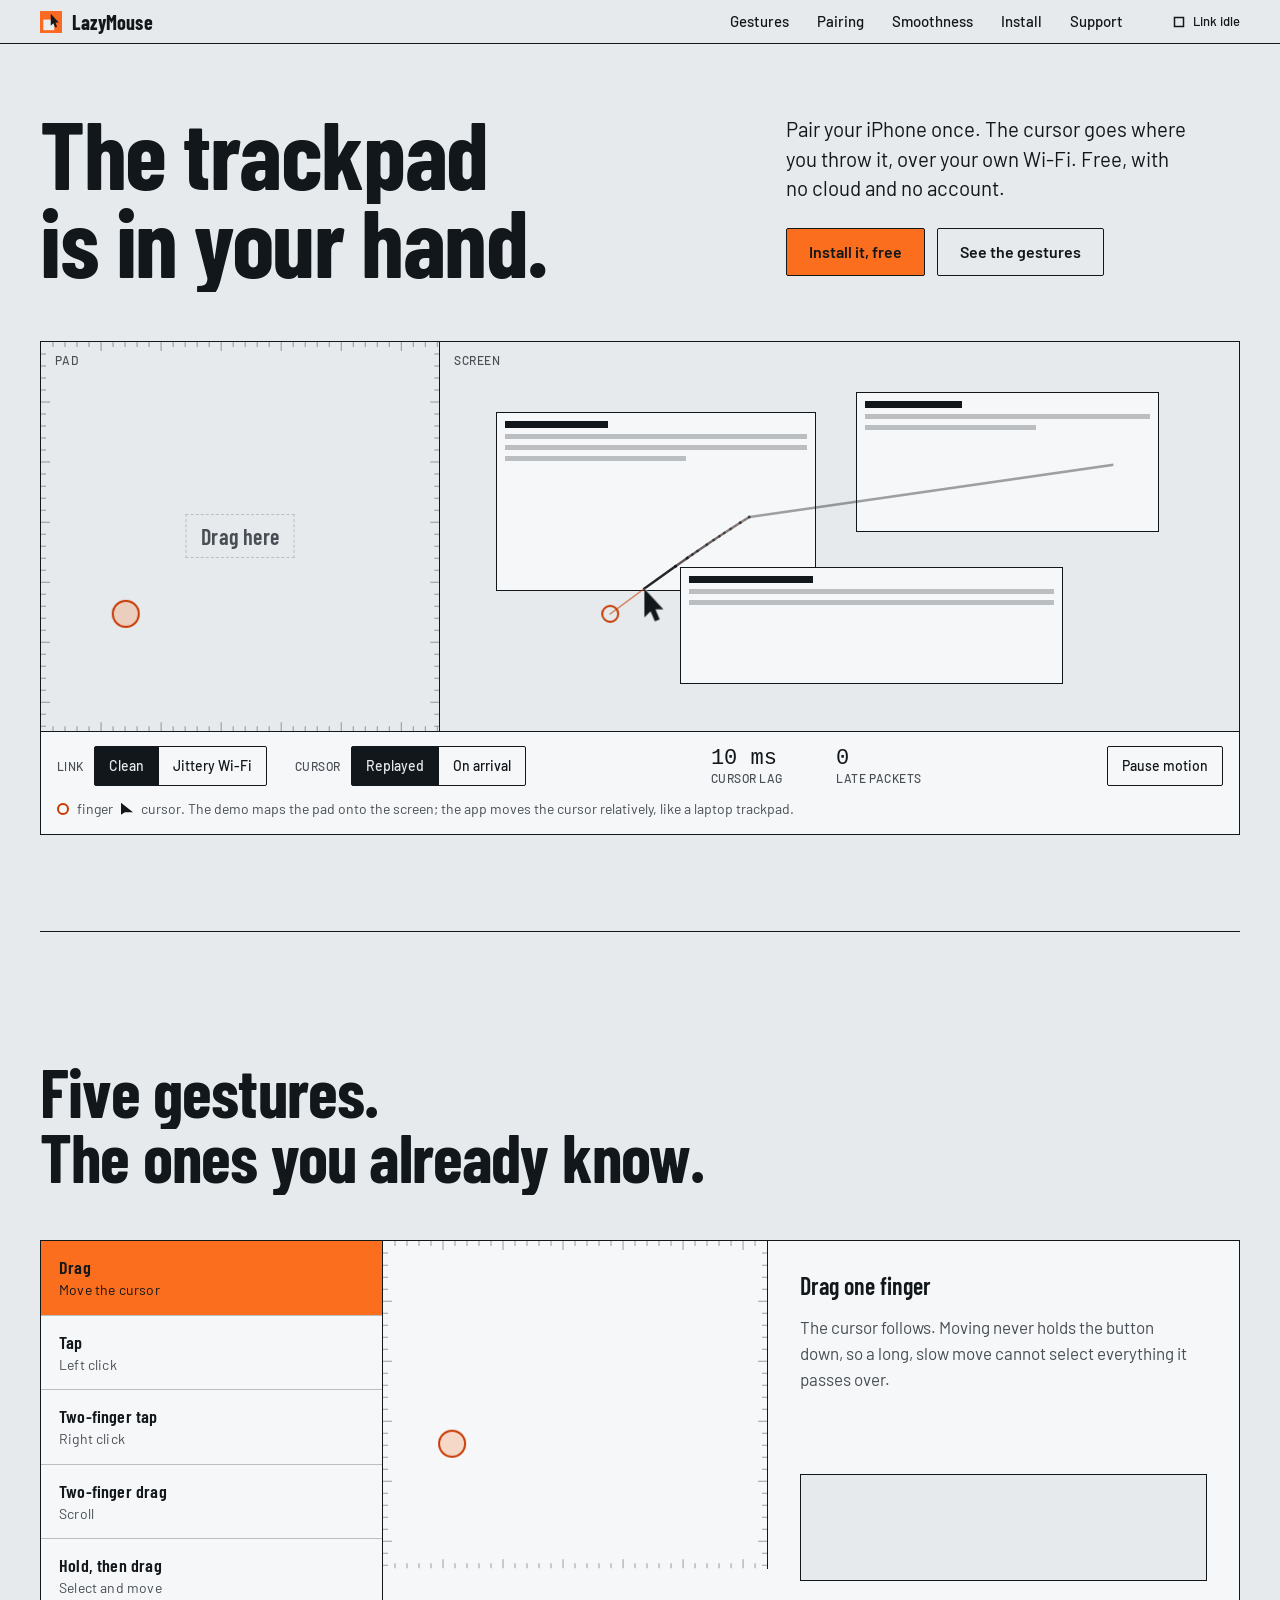
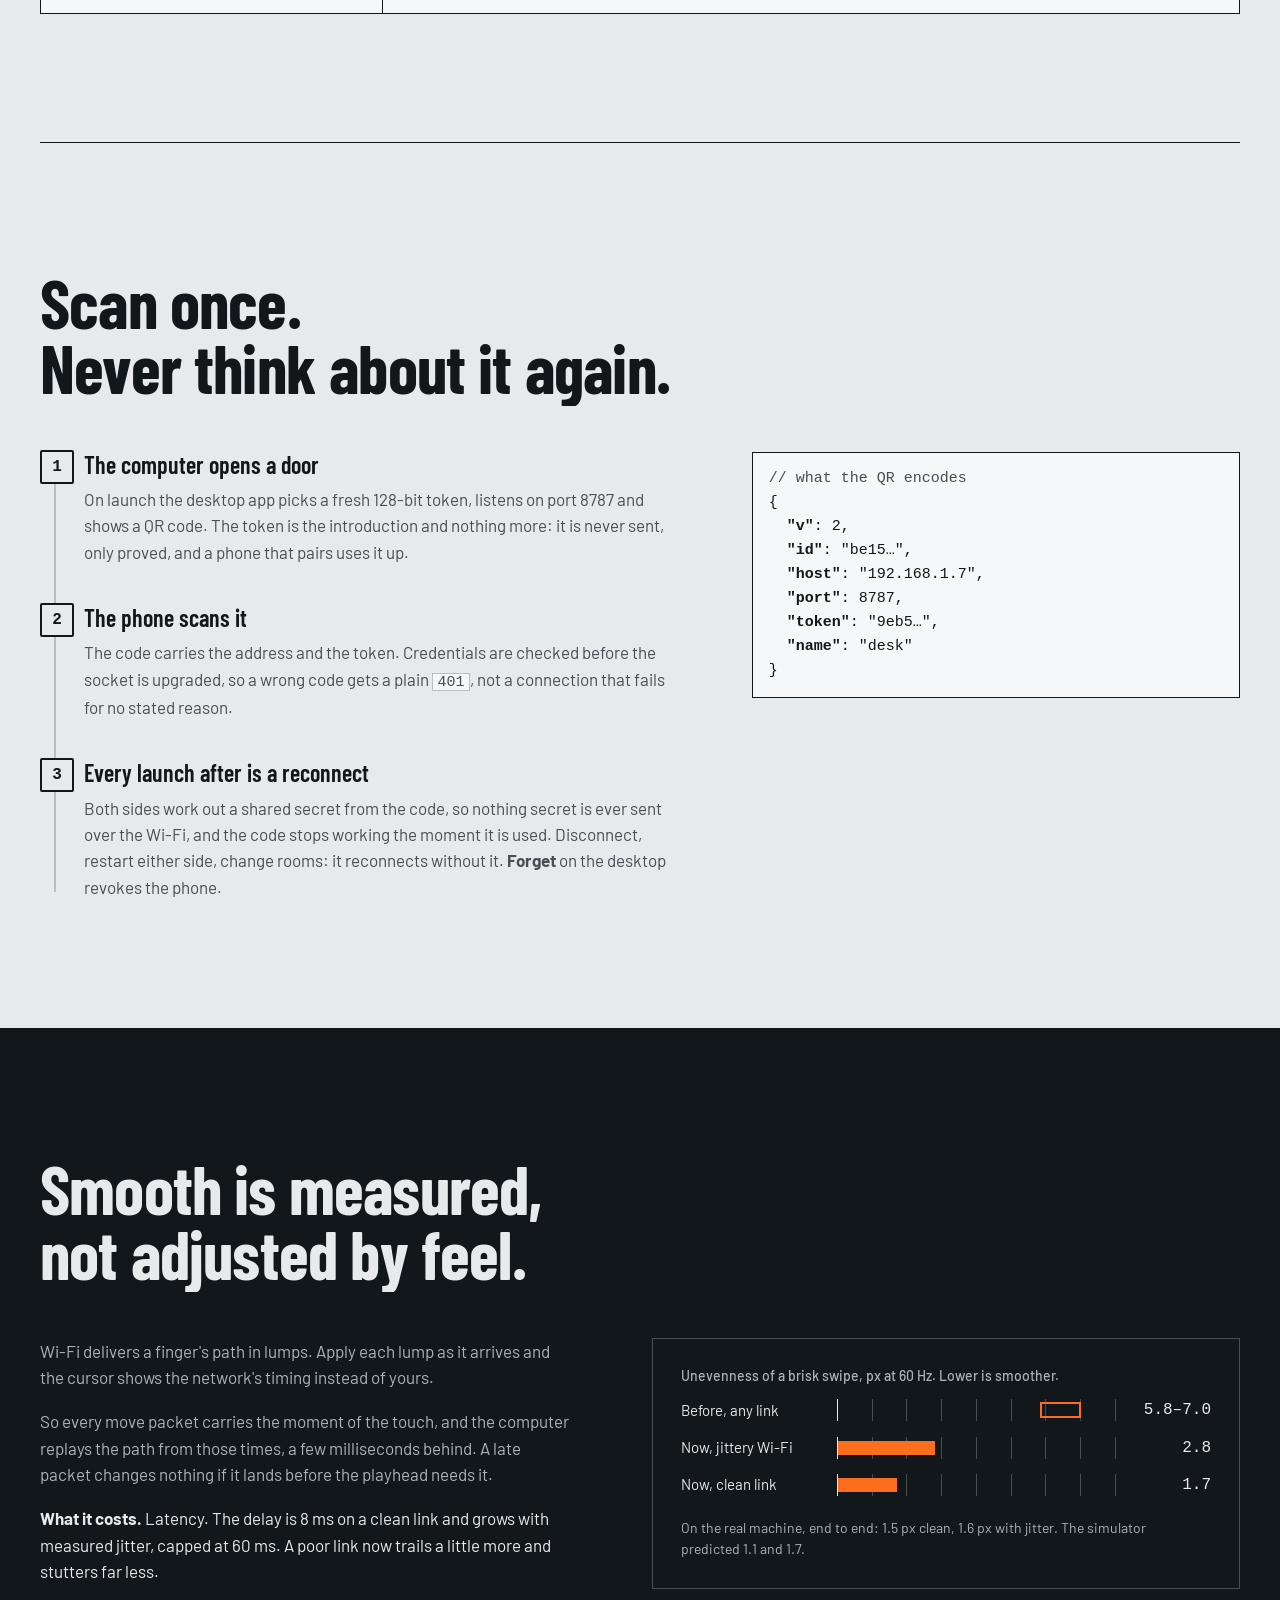
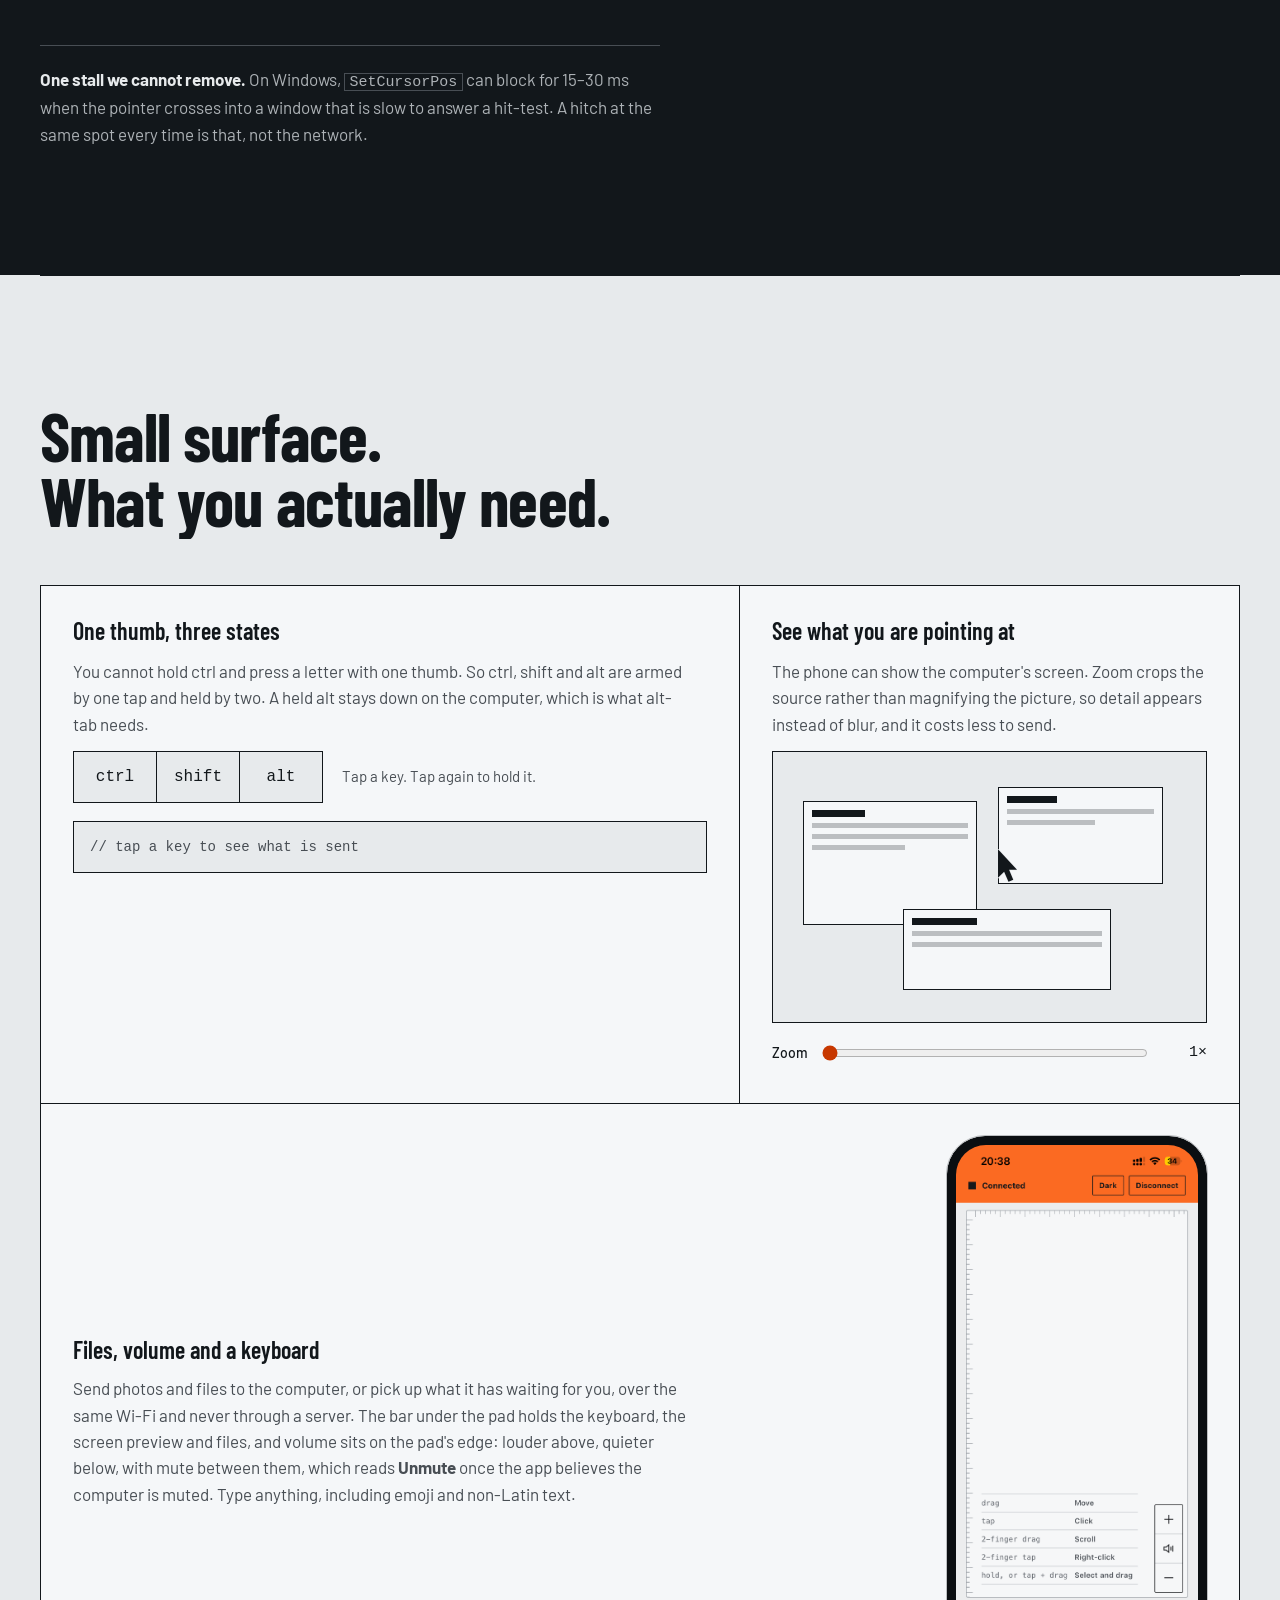
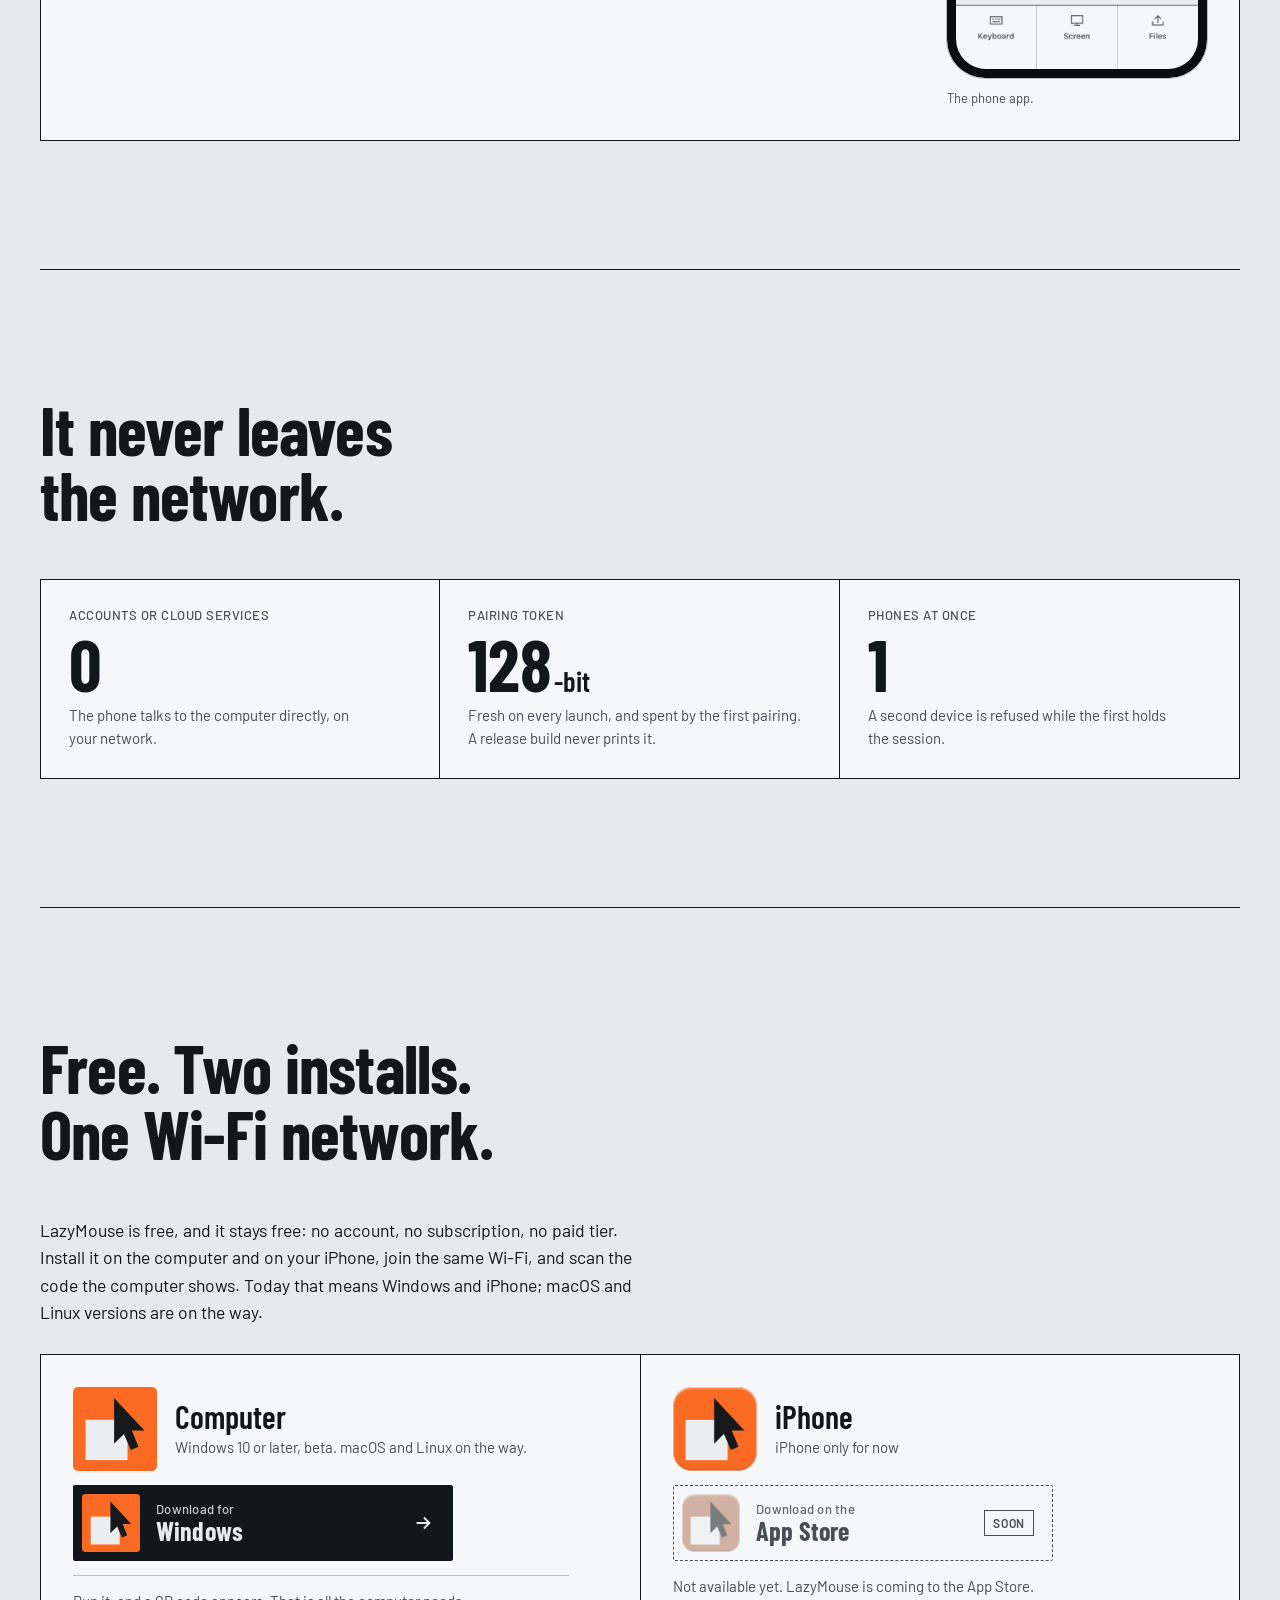
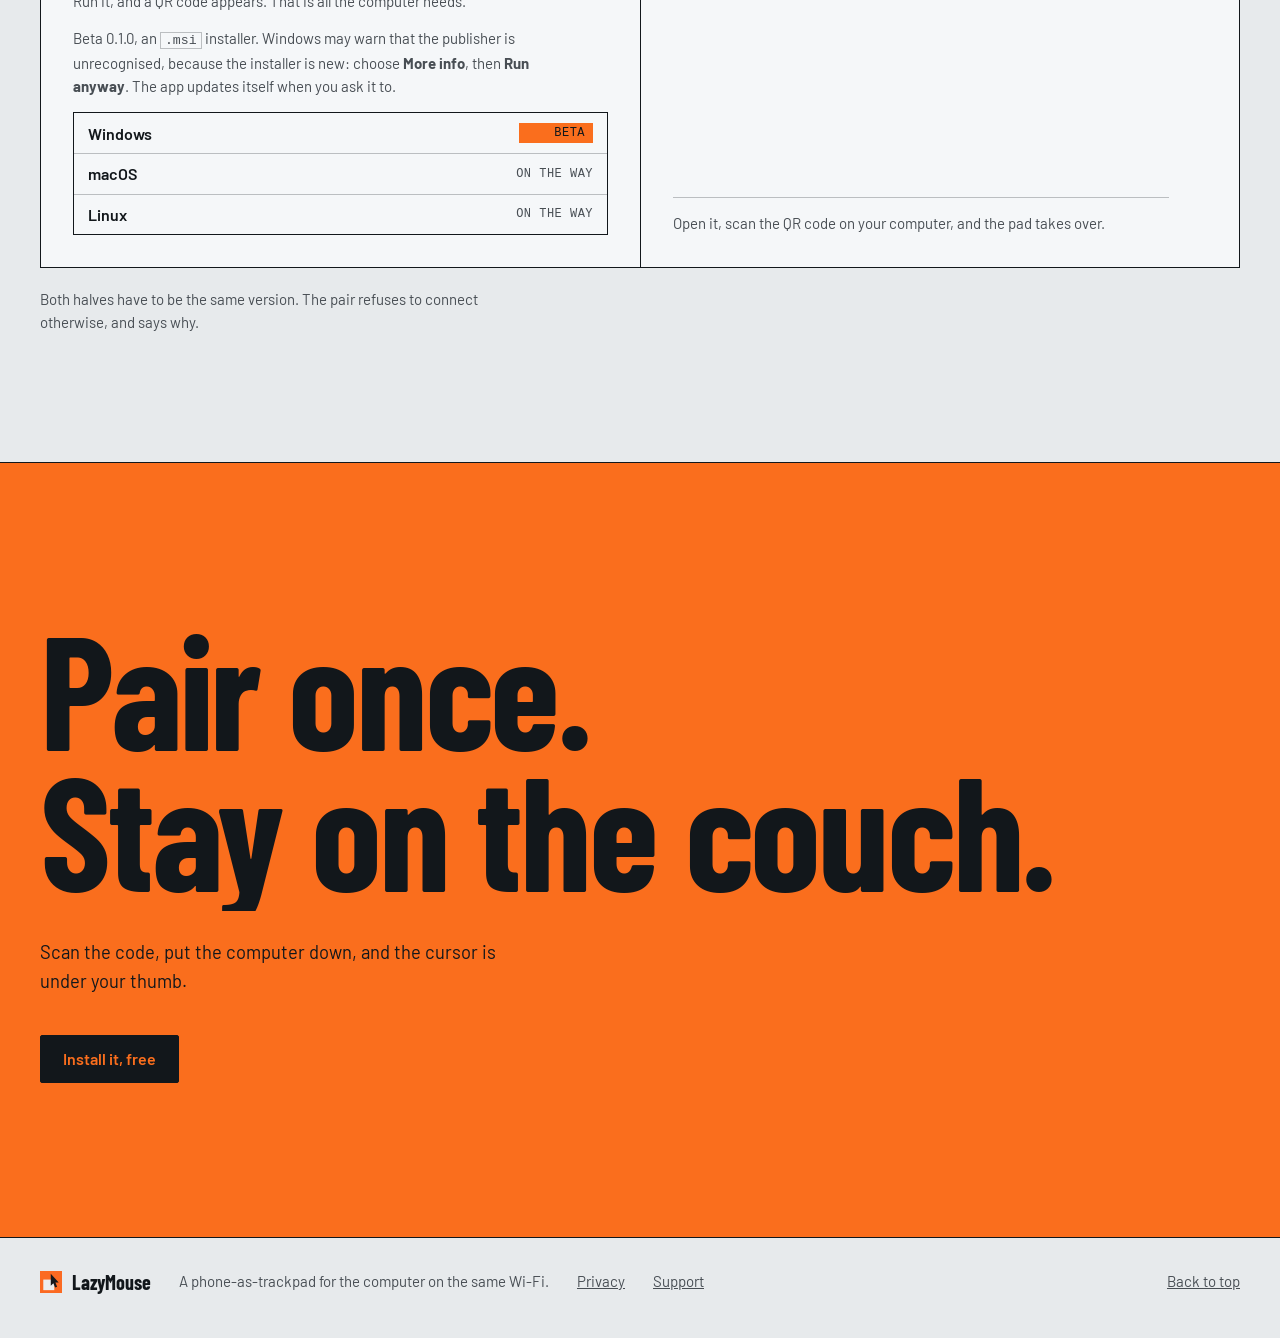
==== index.html @ 5359638d "lazymouse" ====
<!doctype html>
<html lang="en">
<head>
  <meta charset="utf-8">
  <meta name="viewport" content="width=device-width, initial-scale=1">
  <title>LazyMouse — your phone is the trackpad</title>
  <meta name="description" content="Turn your phone into a trackpad for the computer on the same Wi-Fi. Pair once. No cloud, no account.">
  <meta name="theme-color" content="#ecedee" media="(prefers-color-scheme: light)">
  <meta name="theme-color" content="#16181b" media="(prefers-color-scheme: dark)">
  <script>try{var t=new URLSearchParams(location.search).get("theme");if(t==="light")document.documentElement.dataset.theme="light"}catch(e){}</script>
  <link rel="icon" href="assets/logo.svg" type="image/svg+xml">
  <link rel="preconnect" href="https://fonts.googleapis.com">
  <link rel="preconnect" href="https://fonts.gstatic.com" crossorigin>
  <link rel="stylesheet" href="https://fonts.googleapis.com/css2?family=Barlow:wght@400;500;600&family=Barlow+Condensed:wght@600;700&display=swap">
  <link rel="stylesheet" href="styles.css">
</head>
<body id="top">
  <a class="skip" href="#main">Skip to content</a>

  <header class="strip" id="strip" data-state="idle">
    <a class="brand" href="#top"><img src="assets/logo.svg" alt="" width="22" height="22"><span>LazyMouse</span></a>
    <nav aria-label="Sections">
      <a href="#gestures">Gestures</a>
      <a href="#pairing">Pairing</a>
      <a href="#smooth">Smoothness</a>
      <a href="#install" class="nav-install">Install</a>
      <a href="support.html" class="nav-support">Support</a>
    </nav>
    <span class="state" role="status" aria-live="off">
      <svg class="marker" viewBox="0 0 12 12" width="12" height="12" aria-hidden="true">
        <rect class="m-ring" x="1.5" y="1.5" width="9" height="9" fill="none" stroke="currentColor" stroke-width="1.5"/>
        <rect class="m-fill" x="1.5" y="1.5" width="9" height="9" fill="currentColor"/>
      </svg>
      <span id="stateText">Link idle</span>
    </span>
  </header>

  <main id="main">
    <!-- HERO -->
    <section class="hero wrap" aria-labelledby="h-hero">
      <div class="hero-head">
        <h1 id="h-hero">
          <span class="line"><span class="line-in">The trackpad</span></span>
          <span class="line"><span class="line-in">is in your hand.</span></span>
        </h1>
        <div class="hero-side">
          <p class="lede">Pair your iPhone once. The cursor goes where you throw it, over your own Wi-Fi. Free, with no cloud and no account.</p>
          <p class="actions">
            <a class="btn primary" href="#install">Install it, free</a>
            <a class="btn" href="#gestures">See the gestures</a>
          </p>
        </div>
      </div>

      <figure class="rig" id="rig">
        <div class="rig-grid">
          <div class="pad" id="pad" tabindex="0" role="application" aria-label="Demo trackpad. Drag, or use the arrow keys, to move the cursor on the screen beside it.">
            <svg class="rulers" id="rulers" aria-hidden="true"></svg>
            <span class="plate-label">Pad</span>
            <span class="hint" id="hint">Drag here</span>
            <span class="finger" id="finger" aria-hidden="true"></span>
          </div>
          <div class="screen" id="screen" aria-hidden="true">
            <span class="plate-label">Screen</span>
            <div class="win w1"><i></i><b></b><b></b><b class="s"></b></div>
            <div class="win w2"><i></i><b></b><b class="s"></b></div>
            <div class="win w3"><i></i><b></b><b></b></div>
            <canvas id="trail"></canvas>
            <span class="ghost" id="ghost"></span>
            <svg class="cursor" id="cursor" viewBox="0 0 38.4 66" width="19" height="33"><polygon points="0,0 0,58 12.4,45.6 21.2,66 30.8,61.8 22.4,41.4 38.4,41.4"/></svg>
          </div>
        </div>
        <figcaption class="rig-bar">
          <div class="ctl" role="radiogroup" aria-label="Link quality">
            <span class="ctl-name">Link</span>
            <button role="radio" aria-checked="true" data-link="clean">Clean</button>
            <button role="radio" aria-checked="false" data-link="wifi">Jittery Wi-Fi</button>
          </div>
          <div class="ctl" role="radiogroup" aria-label="How the cursor is placed">
            <span class="ctl-name">Cursor</span>
            <button role="radio" aria-checked="true" data-mode="replay">Replayed</button>
            <button role="radio" aria-checked="false" data-mode="arrival">On arrival</button>
          </div>
          <dl class="meter">
            <div><dt>Cursor lag</dt><dd><span id="rBehind">8</span> ms</dd></div>
            <div><dt>Late packets</dt><dd><span id="rLate">0</span></dd></div>
          </dl>
          <button class="pause" id="pause" type="button" aria-pressed="false">Pause motion</button>
          <p class="rig-note"><span class="key-finger"></span> finger <span class="key-cursor"></span> cursor. The demo maps the pad onto the screen; the app moves the cursor relatively, like a laptop trackpad.</p>
        </figcaption>
      </figure>
    </section>

    <!-- GESTURES -->
    <section class="sec wrap" id="gestures" aria-labelledby="h-gest">
      <h2 id="h-gest" data-reveal>
        <span class="line"><span class="line-in">Five gestures.</span></span>
        <span class="line"><span class="line-in">The ones you already know.</span></span>
      </h2>
      <div class="gest" data-reveal>
        <div class="tabs" role="tablist" aria-label="Gestures">
          <button role="tab" id="t-move" aria-controls="p-gest" aria-selected="true" data-g="move">Drag<span>Move the cursor</span></button>
          <button role="tab" id="t-tap" aria-controls="p-gest" aria-selected="false" data-g="tap" tabindex="-1">Tap<span>Left click</span></button>
          <button role="tab" id="t-right" aria-controls="p-gest" aria-selected="false" data-g="right" tabindex="-1">Two-finger tap<span>Right click</span></button>
          <button role="tab" id="t-scroll" aria-controls="p-gest" aria-selected="false" data-g="scroll" tabindex="-1">Two-finger drag<span>Scroll</span></button>
          <button role="tab" id="t-hold" aria-controls="p-gest" aria-selected="false" data-g="hold" tabindex="-1">Hold, then drag<span>Select and move</span></button>
        </div>
        <div class="gest-body" id="p-gest" role="tabpanel" aria-labelledby="t-move">
          <div class="pad mini" id="gpad" aria-hidden="true">
            <svg class="rulers" id="grulers"></svg>
            <span class="ring" id="gring"></span>
            <span class="finger f1" id="gf1"></span>
            <span class="finger f2" id="gf2"></span>
          </div>
          <div class="gest-text">
            <h3 id="gTitle">Drag one finger</h3>
            <p id="gBody">The cursor follows. Moving never holds the button down, so a long, slow move cannot select everything it passes over.</p>
            <pre class="code log" id="glog" aria-label="Messages sent to the computer" aria-live="off"></pre>
          </div>
        </div>
      </div>
    </section>

    <!-- PAIRING -->
    <section class="sec wrap" id="pairing" aria-labelledby="h-pair">
      <h2 id="h-pair" data-reveal>
        <span class="line"><span class="line-in">Scan once.</span></span>
        <span class="line"><span class="line-in">Never think about it again.</span></span>
      </h2>
      <div class="pair">
        <ol class="steps" id="steps">
          <li data-reveal>
            <h3>The computer opens a door</h3>
            <p>On launch the desktop app picks a fresh 128-bit token, listens on port 8787 and shows a QR code. The token is the introduction and nothing more: it is never sent, only proved, and a phone that pairs uses it up.</p>
          </li>
          <li data-reveal>
            <h3>The phone scans it</h3>
            <p>The code carries the address and the token. Credentials are checked before the socket is upgraded, so a wrong code gets a plain <code>401</code>, not a connection that fails for no stated reason.</p>
          </li>
          <li data-reveal>
            <h3>Every launch after is a reconnect</h3>
            <p>Both sides work out a shared secret from the code, so nothing secret is ever sent over the Wi-Fi, and the code stops working the moment it is used. Disconnect, restart either side, change rooms: it reconnects without it. <b>Forget</b> on the desktop revokes the phone.</p>
          </li>
        </ol>
        <pre class="code qr" data-reveal aria-label="What the QR code encodes"><span class="c">// what the QR encodes</span>
{
  <span class="k">"v"</span>: 2,
  <span class="k">"id"</span>: "be15…",
  <span class="k">"host"</span>: "192.168.1.7",
  <span class="k">"port"</span>: 8787,
  <span class="k">"token"</span>: "9eb5…",
  <span class="k">"name"</span>: "desk"
}</pre>
      </div>
    </section>

    <!-- SMOOTHNESS -->
    <section class="sec inverse" id="smooth" aria-labelledby="h-smooth">
      <div class="wrap">
        <h2 id="h-smooth" data-reveal>
          <span class="line"><span class="line-in">Smooth is measured,</span></span>
          <span class="line"><span class="line-in">not adjusted by feel.</span></span>
        </h2>
        <div class="smooth">
          <div class="smooth-copy" data-reveal>
            <p>Wi-Fi delivers a finger's path in lumps. Apply each lump as it arrives and the cursor shows the network's timing instead of yours.</p>
            <p>So every move packet carries the moment of the touch, and the computer replays the path from those times, a few milliseconds behind. A late packet changes nothing if it lands before the playhead needs it.</p>
            <p class="cost"><b>What it costs.</b> Latency. The delay is 8 ms on a clean link and grows with measured jitter, capped at 60 ms. A poor link now trails a little more and stutters far less.</p>
          </div>
          <div class="bars" id="bars" role="img" aria-label="Path unevenness of a simulated swipe, in pixels. Before: 5.8 to 7.0. After on jittery Wi-Fi: 2.8. After on a clean link: 1.7.">
            <p class="bars-title">Unevenness of a brisk swipe, px at 60&nbsp;Hz. Lower is smoother.</p>
            <div class="bar before"><span class="bar-name">Before, any link</span><span class="track"><i style="--from:5.8;--to:7.0"></i></span><span class="bar-val">5.8–7.0</span></div>
            <div class="bar"><span class="bar-name">Now, jittery Wi-Fi</span><span class="track"><i style="--to:2.8"></i></span><span class="bar-val" data-count="2.8">2.8</span></div>
            <div class="bar"><span class="bar-name">Now, clean link</span><span class="track"><i style="--to:1.7"></i></span><span class="bar-val" data-count="1.7">1.7</span></div>
            <p class="bars-foot">On the real machine, end to end: 1.5 px clean, 1.6 px with jitter. The simulator predicted 1.1 and 1.7.</p>
          </div>
        </div>
        <p class="limit" data-reveal><b>One stall we cannot remove.</b> On Windows, <code>SetCursorPos</code> can block for 15–30&nbsp;ms when the pointer crosses into a window that is slow to answer a hit-test. A hitch at the same spot every time is that, not the network.</p>
      </div>
    </section>

    <!-- THE REST OF THE KIT -->
    <section class="sec wrap" id="kit" aria-labelledby="h-kit">
      <h2 id="h-kit" data-reveal>
        <span class="line"><span class="line-in">Small surface.</span></span>
        <span class="line"><span class="line-in">What you actually need.</span></span>
      </h2>
      <div class="kit">
        <article class="kit-a" data-reveal>
          <h3>One thumb, three states</h3>
          <p>You cannot hold ctrl and press a letter with one thumb. So ctrl, shift and alt are armed by one tap and held by two. A held alt stays down on the computer, which is what alt-tab needs.</p>
          <div class="mods" id="mods">
            <button data-mod="ctrl" data-s="off" aria-label="ctrl, off">ctrl</button>
            <button data-mod="shift" data-s="off" aria-label="shift, off">shift</button>
            <button data-mod="alt" data-s="off" aria-label="alt, off">alt</button>
            <span class="mod-state" id="modState" aria-live="polite">Tap a key. Tap again to hold it.</span>
          </div>
          <pre class="code log short" id="modLog" aria-label="Messages sent to the computer"><span class="row old">// tap a key to see what is sent</span></pre>
        </article>
        <article class="kit-b" data-reveal>
          <h3>See what you are pointing at</h3>
          <p>The phone can show the computer's screen. Zoom crops the source rather than magnifying the picture, so detail appears instead of blur, and it costs less to send.</p>
          <div class="zoom">
            <div class="zoom-screen" id="zoomScreen" aria-hidden="true">
              <div class="zoom-scene" id="zoomScene">
                <div class="win w1"><i></i><b></b><b></b><b class="s"></b></div>
                <div class="win w2"><i></i><b></b><b class="s"></b></div>
                <div class="win w3"><i></i><b></b><b></b></div>
                <svg class="cursor" viewBox="0 0 38.4 66" width="19" height="33"><polygon points="0,0 0,58 12.4,45.6 21.2,66 30.8,61.8 22.4,41.4 38.4,41.4"/></svg>
              </div>
            </div>
            <label class="zoom-ctl">Zoom <input type="range" id="zoomRange" min="1" max="8" step="0.1" value="1"> <output id="zoomOut">1×</output></label>
          </div>
        </article>
        <article class="kit-c" data-reveal>
          <div>
            <h3>Files, volume and a keyboard</h3>
            <p>Send photos and files to the computer, or pick up what it has waiting for you, over the same Wi-Fi and never through a server. The bar under the pad holds the keyboard, the screen preview and files, and volume sits on the pad's edge: louder above, quieter below, with mute between them, which reads <b>Unmute</b> once the app believes the computer is muted. Type anything, including emoji and non-Latin text.</p>
          </div>
          <figure class="app">
            <div class="phone">
              <picture>
                <source media="(prefers-color-scheme: dark)" srcset="assets/app-dark.png">
                <img src="assets/app-light.png" width="390" height="780" alt="The phone app: a full-height trackpad with a ruler along its edges, the gesture legend, and a bar of Keyboard, Screen and Files." loading="lazy">
              </picture>
            </div>
            <figcaption>The phone app.</figcaption>
          </figure>
        </article>
      </div>
    </section>

    <!-- PRIVATE -->
    <section class="sec wrap" id="private" aria-labelledby="h-priv">
      <h2 id="h-priv" data-reveal>
        <span class="line"><span class="line-in">It never leaves</span></span>
        <span class="line"><span class="line-in">the network.</span></span>
      </h2>
      <dl class="facts" data-reveal>
        <div><dt>Accounts or cloud services</dt><dd>0</dd><p>The phone talks to the computer directly, on your network.</p></div>
        <div><dt>Pairing token</dt><dd>128<small>-bit</small></dd><p>Fresh on every launch, and spent by the first pairing. A release build never prints it.</p></div>
        <div><dt>Phones at once</dt><dd>1</dd><p>A second device is refused while the first holds the session.</p></div>
      </dl>
    </section>

    <!-- INSTALL -->
    <section class="sec wrap" id="install" aria-labelledby="h-inst">
      <h2 id="h-inst" data-reveal>
        <span class="line"><span class="line-in">Free. Two installs.</span></span>
        <span class="line"><span class="line-in">One Wi-Fi network.</span></span>
      </h2>
      <p class="honest" data-reveal>LazyMouse is free, and it stays free: no account, no subscription, no paid tier. Install it on the computer and on your iPhone, join the same Wi-Fi, and scan the code the computer shows. Today that means Windows and iPhone; macOS and Linux versions are on the way.</p>
      <div class="two">
        <article class="card" data-reveal id="get-windows">
          <div class="card-head">
            <img class="app-ico flat" src="assets/desktop-icon.svg" alt="" width="84" height="84">
            <div><h3>Computer</h3><p class="meta">Windows 10 or later, beta. macOS and Linux on the way.</p></div>
          </div>
          <a class="store soon" data-dl="windows" data-soon="Windows download: coming soon">
            <span class="store-ico"><img src="assets/desktop-icon.svg" alt="" width="58" height="58"></span>
            <span class="store-txt"><small>Download for</small><b>Windows</b></span>
            <span class="store-go" aria-hidden="true"><span class="tag">Soon</span><svg viewBox="0 0 24 24" width="22" height="22"><path d="M5 12h13M13 6l6 6-6 6" fill="none" stroke="currentColor" stroke-width="2"/></svg></span>
          </a>
          <p class="dl-note" data-note="windows">Not available yet. The installer will be here when LazyMouse launches.</p>
          <p class="after">Run it, and a QR code appears. That is all the computer needs.</p>
          <p class="beta-note">Beta 0.1.0, an <code>.msi</code> installer. Windows may warn that the publisher is unrecognised, because the installer is new: choose <b>More info</b>, then <b>Run anyway</b>. The app updates itself when you ask it to.</p>
          <ul class="platforms" aria-label="Computer platforms">
            <li><span>Windows</span><span class="state now">Beta</span></li>
            <li><span>macOS</span><span class="state">On the way</span></li>
            <li><span>Linux</span><span class="state">On the way</span></li>
          </ul>
        </article>
        <article class="card" data-reveal id="get-iphone">
          <div class="card-head">
            <span class="glass" id="glass" aria-hidden="true"><img src="assets/app-icon.png" alt="" width="84" height="84"></span>
            <div><h3>iPhone</h3><p class="meta">iPhone only for now</p></div>
          </div>
          <a class="store soon" data-dl="ios" data-soon="iPhone app: coming soon to the App Store">
            <span class="store-ico glass-mini"><img src="assets/app-icon.png" alt="" width="58" height="58"></span>
            <span class="store-txt"><small>Download on the</small><b>App Store</b></span>
            <span class="store-go" aria-hidden="true"><span class="tag">Soon</span><svg viewBox="0 0 24 24" width="22" height="22"><path d="M5 12h13M13 6l6 6-6 6" fill="none" stroke="currentColor" stroke-width="2"/></svg></span>
          </a>
          <p class="dl-note" data-note="ios">Not available yet. LazyMouse is coming to the App Store.</p>
          <p class="after">Open it, scan the QR code on your computer, and the pad takes over.</p>
        </article>
      </div>
      <p class="reqs" data-reveal>Both halves have to be the same version. The pair refuses to connect otherwise, and says why.</p>
    </section>
    <section class="close" aria-labelledby="h-close">
      <div class="wrap">
        <h2 id="h-close"><span class="line"><span class="line-in">Pair once.</span></span><span class="line"><span class="line-in">Stay on the couch.</span></span></h2>
        <p>Scan the code, put the computer down, and the cursor is under your thumb.</p>
        <a class="btn" href="#install">Install it, free</a>
      </div>
    </section>
  </main>

  <footer class="foot wrap">
    <a class="brand" href="#top"><img src="assets/logo.svg" alt="" width="22" height="22"><span>LazyMouse</span></a>
    <p>A phone-as-trackpad for the computer on the same Wi-Fi.</p>
    <a href="privacy.html">Privacy</a>
    <a href="support.html">Support</a>
    <a href="#top" class="to-top">Back to top</a>
  </footer>

  <script src="config.js"></script>
  <script src="main.js"></script>
</body>
</html>
---- styles.css ----
/* LazyMouse website.
 *
 * The same instrument plate as the apps: flat paper, black ink, hairline rules,
 * square corners, and one vermilion that means "the link is live". The top strip
 * is the status strip from the desktop app, and it does the same job here: its
 * fill reports the link state of the demo below it.
 *
 * Scene: someone on a laptop, deciding in half a minute whether this is a real
 * tool. So the page is built around things that can be touched (a pad that moves
 * a cursor, gestures that play, a modifier that cycles), each with a readout that
 * says what just happened, and a plain statement of what is and is not finished.
 *
 * Contrast against paper: ink 15:1, muted 7.6:1. Vermilion is never text on
 * paper (2.9:1); ink sits on top of it (6.4:1).
 */

:root {
  --paper: oklch(0.935 0.004 250);
  --plate: oklch(0.975 0.003 250);
  --ink: oklch(0.2 0.012 250);
  --muted: oklch(0.42 0.012 250);
  --rule: oklch(0.2 0.012 250);
  --rule-soft: oklch(0.8 0.006 250);
  --signal: oklch(0.7 0.19 45);
  --signal-deep: oklch(0.55 0.19 40);
  --on-signal: oklch(0.2 0.012 250);

  --inv-bg: oklch(0.2 0.012 250);
  --inv-fg: oklch(0.935 0.004 250);
  --inv-muted: oklch(0.76 0.008 250);
  --inv-rule: oklch(0.42 0.012 250);

  --gutter: clamp(16px, 4vw, 40px);
  --max: 1240px;
  --strip-h: 44px;
  --ease: cubic-bezier(0.25, 1, 0.5, 1);

  --display: "Barlow Condensed", Bahnschrift, "DIN Alternate", "Arial Narrow", sans-serif;
  --sans: Barlow, Bahnschrift, "DIN Alternate", system-ui, sans-serif;
  --mono: "Cascadia Mono", Consolas, ui-monospace, "SF Mono", Menlo, monospace;

  color-scheme: light dark;
}

@media (prefers-color-scheme: dark) {
  :root:not([data-theme="light"]) {
    --paper: oklch(0.2 0.012 250);
    --plate: oklch(0.245 0.012 250);
    --ink: oklch(0.935 0.004 250);
    --muted: oklch(0.76 0.008 250);
    --rule: oklch(0.935 0.004 250);
    --rule-soft: oklch(0.36 0.012 250);
    --signal-deep: oklch(0.75 0.17 45);

    --inv-bg: oklch(0.14 0.012 250);
    --inv-fg: oklch(0.935 0.004 250);
    --inv-muted: oklch(0.76 0.008 250);
    --inv-rule: oklch(0.36 0.012 250);
  }
}

* { box-sizing: border-box; }
html { scroll-behavior: smooth; scroll-padding-top: calc(var(--strip-h) + 16px); }
@media (prefers-reduced-motion: reduce) { html { scroll-behavior: auto; } }

body {
  margin: 0;
  overflow-x: clip;
  background: var(--paper);
  color: var(--ink);
  font: 400 17px/1.55 var(--sans);
  -webkit-font-smoothing: antialiased;
  text-rendering: optimizeLegibility;
}

a { color: inherit; }
img { display: block; }
code, pre, .code { font-family: var(--mono); }
code { font-size: 0.88em; background: var(--plate); border: 1px solid var(--rule-soft); padding: 0 0.3em; }
:focus-visible { outline: 2px solid var(--ink); outline-offset: 3px; }
.inverse :focus-visible { outline-color: var(--signal); }

.skip {
  position: absolute; left: 8px; top: -60px; z-index: 100;
  background: var(--ink); color: var(--paper); padding: 8px 12px;
}
.skip:focus { top: 8px; }

.wrap { width: 100%; max-width: calc(var(--max) + 2 * var(--gutter)); margin-inline: auto; padding-inline: var(--gutter); }

/* ---- the strip ---------------------------------------------------------- */

.strip {
  position: sticky; top: 0; z-index: 50;
  height: var(--strip-h);
  display: flex; align-items: center; gap: 24px;
  padding-inline: var(--gutter);
  background: var(--paper); color: var(--ink);
  border-bottom: 1px solid var(--rule);
  transition: background-color 0.25s var(--ease), color 0.25s var(--ease);
}
.strip[data-state="live"] { background: var(--signal); color: var(--on-signal); }
.strip .brand { display: flex; align-items: center; gap: 10px; font: 700 20px/1 var(--display); letter-spacing: 0.01em; text-decoration: none; }
.strip nav { display: flex; gap: 4px; margin-left: auto; }
.strip nav a { padding: 8px 12px; text-decoration: none; font-weight: 500; font-size: 15px; }
.strip nav a:hover { text-decoration: underline; text-underline-offset: 4px; }
.state { display: flex; align-items: center; gap: 8px; font: 500 13px/1 var(--sans); min-width: 6.2em; justify-content: flex-end; white-space: nowrap; }
@media (max-width: 480px) { .state { min-width: 0; } .strip .brand span { font-size: 18px; } }
.marker .m-fill { opacity: 0; }
.strip[data-state="live"] .m-fill { opacity: 1; }
.strip[data-state="live"] .m-ring { opacity: 0; }

@media (max-width: 720px) {
  .strip nav a:not(.nav-install) { display: none; }
  .strip { gap: 12px; }
}

/* ---- type --------------------------------------------------------------- */

h1, h2, h3 { margin: 0; font-family: var(--display); font-weight: 700; text-wrap: balance; }
h1 { font-size: clamp(3rem, 9.2vw, 6rem); line-height: 0.92; letter-spacing: -0.015em; }
h2 { font-size: clamp(2.25rem, 6vw, 4.25rem); line-height: 0.96; letter-spacing: -0.012em; }
h3 { font-size: 1.5rem; line-height: 1.1; letter-spacing: 0; font-weight: 600; }
.line { display: block; overflow: hidden; padding-bottom: 0.08em; margin-bottom: -0.08em; }
.line-in { display: block; }
p { margin: 0; }
.sec p, .sec li { max-width: 62ch; text-wrap: pretty; }

.btn {
  display: inline-flex; align-items: center; min-height: 48px; padding: 0 22px;
  border: 1px solid var(--rule); border-radius: 2px;
  font: 600 16px/1 var(--sans); text-decoration: none; color: var(--ink);
  transition: background-color 0.15s var(--ease), color 0.15s var(--ease), transform 0.15s var(--ease);
}
.btn:hover { background: var(--ink); color: var(--paper); }
.btn:active { transform: translateY(1px); }
.btn.primary { background: var(--signal); color: var(--on-signal); border-color: var(--on-signal); }
.btn.primary:hover { background: var(--ink); color: var(--paper); }

/* ---- hero --------------------------------------------------------------- */

.hero { padding-top: clamp(32px, 5vw, 64px); padding-bottom: clamp(48px, 8vw, 96px); }
.hero-head { display: grid; grid-template-columns: minmax(0, 1.5fr) minmax(0, 1fr); gap: clamp(24px, 5vw, 64px); align-items: end; }
.hero-side { padding-bottom: 0.5em; }
.lede { font-size: clamp(1.1rem, 1.6vw, 1.3rem); line-height: 1.45; max-width: 34ch; }
.actions { display: flex; flex-wrap: wrap; gap: 12px; margin-top: 24px; }
@media (max-width: 860px) { .hero-head { grid-template-columns: minmax(0, 1fr); } }

/* The rig: a pad and a screen, joined by the idea this product is about. */
.rig { margin: clamp(32px, 5vw, 56px) 0 0; border: 1px solid var(--rule); background: var(--plate); }
.rig-grid { display: grid; grid-template-columns: minmax(0, 1fr) minmax(0, 2fr); }
@media (max-width: 760px) { .rig-grid { grid-template-columns: minmax(0, 1fr); } }

.plate-label {
  position: absolute; left: 14px; top: 12px; z-index: 3;
  font: 500 12px/1 var(--sans); letter-spacing: 0.04em; text-transform: uppercase; color: var(--muted);
  pointer-events: none;
}

.pad {
  position: relative; min-height: 220px;
  border-right: 1px solid var(--rule); cursor: crosshair; touch-action: none;
  background: var(--paper);
  transition: background-color 0.12s var(--ease);
  outline-offset: -4px;
}
@media (max-width: 760px) { .pad { height: 150px; min-height: 0; border-right: 0; border-bottom: 1px solid var(--rule); } }
.pad.down { background: var(--plate); }
.rulers { position: absolute; inset: 0; width: 100%; height: 100%; pointer-events: none; color: var(--ink); }
.finger {
  position: absolute; left: 0; top: 0; width: 28px; height: 28px; margin: -14px 0 0 -14px;
  border: 2px solid var(--signal-deep); border-radius: 50%;
  background: color-mix(in oklch, var(--signal) 22%, transparent);
  pointer-events: none; opacity: 0; will-change: transform;
}

.screen { position: relative; aspect-ratio: 16 / 7.8; overflow: hidden; background: var(--paper); }
@media (max-width: 760px) { .screen { aspect-ratio: 16 / 10; } }
.win { position: absolute; border: 1px solid var(--rule); background: var(--plate); padding: 8px; display: grid; gap: 6px; align-content: start; }
.win i { display: block; height: 7px; width: 34%; background: var(--ink); }
.win b { display: block; height: 5px; background: var(--rule-soft); }
.win b.s { width: 60%; }
.win.w1 { left: 7%; top: 18%; width: 40%; height: 46%; }
.win.w2 { left: 52%; top: 13%; width: 38%; height: 36%; }
.win.w3 { left: 30%; top: 58%; width: 48%; height: 30%; }
#trail { position: absolute; inset: 0; width: 100%; height: 100%; pointer-events: none; }
.cursor { position: absolute; left: 0; top: 0; fill: var(--ink); stroke: var(--paper); stroke-width: 2.4; paint-order: stroke; pointer-events: none; will-change: transform; z-index: 4; }
.ghost { position: absolute; left: 0; top: 0; width: 18px; height: 18px; margin: -9px 0 0 -9px; border: 2px solid var(--signal-deep); border-radius: 50%; pointer-events: none; opacity: 0; will-change: transform; z-index: 3; }

.rig-bar { display: flex; flex-wrap: wrap; align-items: center; gap: 12px 28px; padding: 14px 16px; border-top: 1px solid var(--rule); }
.ctl { display: flex; align-items: center; }
.ctl-name { font: 500 12px/1 var(--sans); letter-spacing: 0.04em; text-transform: uppercase; color: var(--muted); margin-right: 10px; }
.ctl button {
  min-height: 40px; padding: 0 14px; background: transparent; color: var(--ink);
  border: 1px solid var(--rule); margin-left: -1px; border-radius: 0; cursor: pointer;
  font: 500 14px/1 var(--sans);
  transition: background-color 0.15s var(--ease), color 0.15s var(--ease);
}
.ctl button:first-of-type { margin-left: 0; border-radius: 2px 0 0 2px; }
.ctl button:last-of-type { border-radius: 0 2px 2px 0; }
.ctl button[aria-checked="true"] { background: var(--ink); color: var(--paper); }
.ctl button:hover:not([aria-checked="true"]) { background: var(--paper); }
.meter { display: flex; gap: 24px; margin: 0 0 0 auto; }
@media (max-width: 560px) { .meter { margin-left: 0; flex-basis: 100%; } .meter dd { min-width: 0 !important; } }
.meter div { display: flex; flex-direction: column-reverse; }
.meter dt { font: 500 12px/1.2 var(--sans); letter-spacing: 0.04em; text-transform: uppercase; color: var(--muted); }
.meter dd { margin: 0; font: 500 22px/1.1 var(--mono); font-variant-numeric: tabular-nums; min-width: 4.6em; }
.meter div:last-child dd { min-width: 2em; }
.rig-note { flex-basis: 100%; font-size: 14px; color: var(--muted); max-width: none; display: flex; flex-wrap: wrap; align-items: center; gap: 4px 8px; }
.key-finger, .key-cursor { display: inline-block; width: 12px; height: 12px; }
.key-finger { border: 2px solid var(--signal-deep); border-radius: 50%; }
.key-cursor { background: var(--ink); clip-path: polygon(0 0, 0 100%, 32% 78%, 100% 78%); }

/* ---- sections ----------------------------------------------------------- */

.sec { padding-block: clamp(64px, 10vw, 128px); }
.sec > h2, .sec .wrap > h2 { margin-bottom: clamp(28px, 4vw, 56px); }
#gestures, #kit, #install, #private, #pairing { position: relative; }
#gestures::before, #pairing::before, #kit::before, #private::before, #install::before {
  content: ""; position: absolute; left: var(--gutter); right: var(--gutter); top: 0; border-top: 1px solid var(--rule);
}

/* gestures */
.gest { border: 1px solid var(--rule); background: var(--plate); display: grid; grid-template-columns: minmax(0, 0.8fr) minmax(0, 2fr); }
@media (max-width: 900px) { .gest { grid-template-columns: minmax(0, 1fr); } }
.tabs { display: flex; flex-direction: column; border-right: 1px solid var(--rule); }
@media (max-width: 900px) { .tabs { flex-direction: row; overflow-x: auto; border-right: 0; border-bottom: 1px solid var(--rule); scrollbar-width: none; } .tabs::-webkit-scrollbar { display: none; } }
.tabs button {
  text-align: left; padding: 16px 18px; background: transparent; color: var(--ink); border: 0; border-bottom: 1px solid var(--rule-soft);
  font: 600 18px/1.15 var(--display); letter-spacing: 0.01em; cursor: pointer; min-height: 64px; flex: 1;
  display: flex; flex-direction: column; justify-content: center; gap: 4px;
  transition: background-color 0.15s var(--ease), color 0.15s var(--ease);
}
.tabs button:last-child { border-bottom: 0; }
.tabs button span { font: 400 14px/1.2 var(--sans); color: var(--muted); }
.tabs button[aria-selected="true"] { background: var(--signal); color: var(--on-signal); }
.tabs button[aria-selected="true"] span { color: var(--on-signal); }
.tabs button:hover:not([aria-selected="true"]) { background: var(--paper); }
@media (max-width: 900px) { .tabs { mask-image: linear-gradient(90deg, #000 85%, transparent); } .tabs button { flex: 0 0 auto; min-width: 150px; border-bottom: 0; border-right: 1px solid var(--rule-soft); } }
.gest-body { display: grid; grid-template-columns: minmax(0, 0.9fr) minmax(0, 1.1fr); }
@media (max-width: 640px) { .gest-body { grid-template-columns: minmax(0, 1fr); } }
.pad.mini { aspect-ratio: 4 / 3.4; cursor: default; border-right: 1px solid var(--rule); }
@media (max-width: 640px) { .pad.mini { aspect-ratio: auto; height: 170px; border-right: 0; border-bottom: 1px solid var(--rule); } }
.pad.mini .finger { opacity: 0; }
.ring { position: absolute; inset: 6px; border: 2px solid var(--signal-deep); opacity: 0; pointer-events: none; transition: opacity 0.12s var(--ease); }
.pad.mini.held .ring { opacity: 1; }
.gest-text { padding: clamp(18px, 3vw, 32px); display: flex; flex-direction: column; gap: 14px; min-width: 0; }
.gest-text p { color: var(--muted); }
.code { margin: 0; font-size: 14px; line-height: 1.6; background: var(--paper); border: 1px solid var(--rule); padding: 14px 16px; overflow-x: auto; max-width: 100%; white-space: pre; }
.code .c { color: var(--muted); }
.code .k { color: var(--ink); font-weight: 600; }
.log { min-height: 7.6em; margin-top: auto; }
.log.short { min-height: 0; margin-top: 4px; }
.log .row { display: block; }
.log .row.new { background: var(--signal); color: var(--on-signal); }
.log .row.old { color: var(--muted); }

/* pairing */
.pair { display: grid; grid-template-columns: minmax(0, 1.3fr) minmax(0, 1fr); gap: clamp(28px, 6vw, 80px); align-items: start; }
@media (max-width: 900px) { .pair { grid-template-columns: minmax(0, 1fr); } }
.steps { list-style: none; margin: 0; padding: 0 0 0 44px; position: relative; counter-reset: s; }
.steps::before, .steps::after { content: ""; position: absolute; left: 14px; top: 8px; bottom: 8px; width: 2px; }
.steps::before { background: var(--rule-soft); }
.steps::after { background: var(--signal-deep); transform-origin: top; transform: scaleY(var(--p, 0)); }
.steps li { position: relative; padding-bottom: 40px; counter-increment: s; }
.steps li:last-child { padding-bottom: 0; }
.steps li::before {
  content: counter(s); position: absolute; left: -44px; top: -2px; z-index: 1;
  width: 30px; height: 30px; display: grid; place-items: center;
  background: var(--paper); border: 2px solid var(--rule); border-radius: 2px;
  font: 600 16px/1 var(--mono); transition: background-color 0.25s var(--ease);
}
.steps li.reached::before { background: var(--signal); color: var(--on-signal); }
.steps h3 { margin-bottom: 8px; }
.steps p { color: var(--muted); }
.qr { font-size: 15px; background: var(--plate); position: sticky; top: calc(var(--strip-h) + 24px); }

/* smoothness: inverted */
.inverse { background: var(--inv-bg); color: var(--inv-fg); }
.inverse h2 { color: var(--inv-fg); }
.inverse code { background: transparent; border-color: var(--inv-rule); }
.smooth { display: grid; grid-template-columns: minmax(0, 1fr) minmax(0, 1.1fr); gap: clamp(28px, 6vw, 80px); align-items: start; }
@media (max-width: 900px) { .smooth { grid-template-columns: minmax(0, 1fr); } }
.smooth-copy { display: grid; gap: 18px; color: var(--inv-muted); }
.smooth-copy p { max-width: 54ch; }
.smooth-copy .cost { color: var(--inv-fg); }
.bars { border: 1px solid var(--inv-rule); padding: clamp(16px, 3vw, 28px); display: grid; gap: 14px; }
.bars-title { font: 500 14px/1.3 var(--sans); color: var(--inv-muted); max-width: none; }
.bar { display: grid; grid-template-columns: 9.5em minmax(0, 1fr) 5.4em; gap: 14px; align-items: center; font-size: 15px; }
@media (max-width: 560px) { .bar { grid-template-columns: 1fr 4.2em; } .bar .track { grid-column: 1 / -1; order: 3; } }
.track { position: relative; height: 22px; border-left: 1px solid var(--inv-fg); background: repeating-linear-gradient(90deg, transparent 0 calc(100% / 8 - 1px), var(--inv-rule) calc(100% / 8 - 1px) calc(100% / 8)); }
.track i { position: absolute; left: calc(var(--from, 0) / 8 * 100%); top: 4px; bottom: 4px; width: calc((var(--to) - var(--from, 0)) / 8 * 100%); background: var(--signal); transform-origin: left; }
.bar.before .track i { background: transparent; border: 2px solid var(--signal); top: 3px; bottom: 3px; }
.bar-val { white-space: nowrap; font: 500 16px/1 var(--mono); font-variant-numeric: tabular-nums; text-align: right; }
.bars-foot { font-size: 14px; color: var(--inv-muted); max-width: none; margin-top: 6px; }
.limit { margin-top: clamp(32px, 5vw, 56px); padding-top: 20px; border-top: 1px solid var(--inv-rule); color: var(--inv-muted); max-width: 78ch; }
.limit b { color: var(--inv-fg); }

/* kit */
.kit { display: grid; grid-template-columns: repeat(12, minmax(0, 1fr)); gap: 0; border: 1px solid var(--rule); background: var(--plate); }
.kit article { padding: clamp(18px, 3vw, 32px); display: flex; flex-direction: column; gap: 14px; min-width: 0; }
.kit article p { color: var(--muted); }
.kit-a { grid-column: span 7; border-right: 1px solid var(--rule); }
.kit-b { grid-column: span 5; }
.kit .kit-c { grid-column: 1 / -1; border-top: 1px solid var(--rule); display: grid; flex-direction: row; grid-template-columns: minmax(0, 1fr) minmax(0, 260px); gap: clamp(20px, 4vw, 56px); align-items: center; }
.kit-c p { max-width: 62ch; margin-top: 12px; }
.kit-c .app { margin: 0; justify-self: end; }
.phone { position: relative; width: 100%; max-width: 260px; padding: 9px; border-radius: 38px; background: oklch(0.16 0.01 250); outline: 1px solid var(--rule-soft); }
.phone img { display: block; width: 100%; height: auto; border-radius: 30px; }
.phone .island { position: absolute; left: 50%; top: 19px; width: 64px; height: 18px; margin-left: -32px; border-radius: 9px; background: oklch(0.16 0.01 250); z-index: 1; }
.kit-c .app figcaption { font-size: 13px; color: var(--muted); margin-top: 10px; max-width: 260px; }
@media (max-width: 700px) { .kit .kit-c { grid-template-columns: minmax(0, 1fr); } .kit-c .app { justify-self: start; } }
@media (max-width: 900px) { .kit-a, .kit-b { grid-column: 1 / -1; border-right: 0; } .kit-b { border-top: 1px solid var(--rule); } }
.mods { display: flex; flex-wrap: wrap; align-items: center; gap: 0; }
.mods button {
  min-width: 84px; min-height: 52px; padding: 0 16px; margin-right: -1px; background: var(--paper); color: var(--ink);
  border: 1px solid var(--rule); border-radius: 0; cursor: pointer; font: 500 16px/1 var(--mono);
  transition: background-color 0.15s var(--ease), color 0.15s var(--ease), transform 0.15s var(--ease);
}
.mods button:active { transform: translateY(1px); }
.mods button[data-s="armed"] { background: var(--paper); box-shadow: inset 0 0 0 2px var(--signal-deep); }
.mods button[data-s="held"] { background: var(--signal); color: var(--on-signal); }
.mod-state { margin-left: 20px; color: var(--muted); font-size: 15px; }
.zoom { display: grid; gap: 12px; }
.zoom-screen { position: relative; aspect-ratio: 16 / 10; overflow: hidden; border: 1px solid var(--rule); background: var(--paper); }
.zoom-scene { position: absolute; inset: 0; transform-origin: var(--ox, 50%) var(--oy, 50%); will-change: transform; }
.zoom-scene .cursor { left: 52%; top: 36%; }
.zoom-ctl { display: flex; align-items: center; gap: 12px; font: 500 14px/1 var(--sans); }
.zoom-ctl input { flex: 1; accent-color: var(--signal-deep); min-height: 32px; }
.zoom-ctl output { font: 500 15px/1 var(--mono); min-width: 3em; text-align: right; }

/* facts */
.facts { display: grid; grid-template-columns: repeat(3, minmax(0, 1fr)); margin: 0; border: 1px solid var(--rule); background: var(--plate); }
@media (max-width: 720px) { .facts { grid-template-columns: minmax(0, 1fr); } .facts div { border-right: 0 !important; border-bottom: 1px solid var(--rule); } .facts div:last-child { border-bottom: 0; } }
.facts div { padding: clamp(16px, 2.5vw, 28px); border-right: 1px solid var(--rule); display: flex; flex-direction: column; gap: 8px; }
.facts div:last-child { border-right: 0; }
.facts dt { font: 500 13px/1.2 var(--sans); letter-spacing: 0.04em; text-transform: uppercase; color: var(--muted); }
.facts dd { margin: 0; font: 700 clamp(3rem, 6vw, 4.5rem)/0.9 var(--display); }
.facts dd small { font-size: 0.4em; font-weight: 600; margin-left: 2px; }
.facts p { font-size: 15px; color: var(--muted); }

/* install */
.honest { margin-bottom: 28px; font-size: 1.1rem; }
.two { display: grid; grid-template-columns: repeat(2, minmax(0, 1fr)); gap: 0; border: 1px solid var(--rule); background: var(--plate); }
@media (max-width: 760px) { .two { grid-template-columns: minmax(0, 1fr); } }
.card { padding: clamp(18px, 3vw, 32px); display: flex; flex-direction: column; gap: 14px; min-width: 0; }
.card + .card { border-left: 1px solid var(--rule); }
@media (max-width: 760px) { .card + .card { border-left: 0; border-top: 1px solid var(--rule); } }
.card .meta { color: var(--muted); font-size: 15px; margin-top: -8px; }
.card h3 { font-size: 2rem; }
.cmd { position: relative; }
.cmd .code { padding-right: 84px; min-height: 5.6em; }
.copy {
  position: absolute; top: 6px; right: 6px; min-height: 44px; min-width: 64px; padding: 0 12px; background: var(--plate); color: var(--ink);
  border: 1px solid var(--rule); border-radius: 2px; font: 500 13px/1 var(--sans); cursor: pointer;
}
.copy:hover { background: var(--ink); color: var(--paper); }

.foot { display: flex; flex-wrap: wrap; align-items: center; gap: 12px 28px; padding-block: 32px 48px; font-size: 15px; color: var(--muted); }
.foot .brand { display: flex; align-items: center; gap: 10px; font: 700 20px/1 var(--display); color: var(--ink); text-decoration: none; }
.foot p { max-width: none; }
.to-top { margin-left: auto; }

@media (prefers-reduced-motion: reduce) {
  * { transition-duration: 0.01ms !important; }
}

.hint {
  position: absolute; left: 50%; top: 50%; transform: translate(-50%, -50%); z-index: 2;
  font: 600 22px/1 var(--display); letter-spacing: 0.02em; color: var(--muted); pointer-events: none;
  padding: 10px 14px; border: 1px dashed var(--rule-soft);
  transition: opacity 0.3s var(--ease);
}
.pad.touched .hint { opacity: 0; }

.pause { margin-left: auto; min-height: 40px; padding: 0 14px; background: transparent; color: var(--ink); border: 1px solid var(--rule); border-radius: 2px; font: 500 14px/1 var(--sans); cursor: pointer; }
.pause:hover { background: var(--ink); color: var(--paper); }
.reqs { margin: 20px 0 0; color: var(--muted); font-size: 15px; }

.close { background: var(--signal); color: var(--on-signal); padding-block: clamp(72px, 12vw, 160px); border-block: 1px solid var(--on-signal); }
.close .wrap { display: grid; gap: clamp(24px, 4vw, 40px); }
.close h2 { font-size: clamp(3.5rem, 13vw, 10rem); line-height: 0.88; letter-spacing: -0.02em; margin: 0; }
.close p { max-width: 46ch; font-size: 1.15rem; }
.close .btn { background: var(--on-signal); color: var(--signal); border-color: var(--on-signal); justify-self: start; }
.close .btn:hover { background: transparent; color: var(--on-signal); }
.close :focus-visible { outline-color: var(--on-signal); }

/* install */
.dl { align-self: flex-start; font-size: 17px; min-height: 52px; padding: 0 26px; }
.dl-note { color: var(--muted); font-size: 15px; }
.beta-note { color: var(--muted); font-size: 15px; max-width: 44ch; }
/* Which computers it runs on, and which are coming: three ruled rows, the one
   that exists marked in the signal colour and the others said plainly. */
.platforms { list-style: none; margin: 0; padding: 0; border: 1px solid var(--rule); }
.platforms li { display: flex; justify-content: space-between; align-items: center; gap: 12px; padding: 10px 14px; font: 600 16px/1.2 var(--sans); }
.platforms li + li { border-top: 1px solid var(--rule-soft); }
.platforms .state { font: 500 12px/1 var(--mono); letter-spacing: 0.04em; text-transform: uppercase; color: var(--muted); }
.platforms .state.now { background: var(--signal); color: var(--on-signal); padding: 4px 8px; }
.card .build { border-top: 1px solid var(--rule-soft); padding-top: 14px; margin-top: auto; }
.card .build summary { cursor: pointer; font: 600 15px/1.3 var(--sans); min-height: 32px; display: flex; align-items: center; }
.card .build[open] summary { margin-bottom: 12px; }
.card .build p { margin-top: 12px; font-size: 15px; color: var(--muted); }

.btn.soon { cursor: default; background: transparent; color: var(--muted); border-style: dashed; }
.btn.soon:hover { background: transparent; color: var(--muted); }
.card .after { color: var(--muted); font-size: 15px; margin-top: auto; padding-top: 14px; border-top: 1px solid var(--rule-soft); }

/* store buttons: a plate with the mark in a vermilion tile, the label in two lines */
.store {
  display: grid; grid-template-columns: auto minmax(0, 1fr) auto; align-items: center; gap: 16px;
  width: 100%; max-width: 380px; min-height: 76px; padding: 8px 18px 8px 8px;
  background: var(--ink); color: var(--paper); border: 1px solid var(--ink); border-radius: 2px;
  text-decoration: none; transition: transform 0.15s var(--ease), background-color 0.15s var(--ease);
}
.store-ico { display: grid; place-items: center; width: 58px; height: 58px; background: var(--signal); color: var(--on-signal); }
.store-txt { display: flex; flex-direction: column; gap: 2px; min-width: 0; }
.store-txt small { font: 500 13px/1.1 var(--sans); letter-spacing: 0.02em; opacity: 0.85; }
.store-txt b { font: 700 26px/1 var(--display); letter-spacing: 0.005em; }
.store-go { display: flex; align-items: center; gap: 8px; }
.store-go svg { transition: transform 0.2s var(--ease); }
a.store:not(.soon):hover svg { transform: translateX(4px); }
a.store:not(.soon):active { transform: translateY(1px); }
.store.soon { background: transparent; color: var(--muted); border: 1px dashed var(--muted); cursor: default; }
.store.soon .store-ico { background: transparent; color: var(--muted); border: 1px dashed var(--muted); }
.store.soon .store-go svg { display: none; }
.store .tag { font: 600 12px/1 var(--sans); letter-spacing: 0.06em; text-transform: uppercase; padding: 6px 8px; border: 1px solid currentColor; }
.store:not(.soon) .tag { display: none; }
.card .store { align-self: flex-start; }
@media (max-width: 420px) { .store { gap: 12px; padding-right: 12px; } .store-txt b { font-size: 22px; } }

/* app icons in the install cards */
.card-head { display: flex; align-items: center; gap: 18px; }
.card-head h3 { margin: 0; }
.card-head .meta { margin-top: 2px !important; }
.app-ico, .glass { width: 84px; height: 84px; flex: none; }
.app-ico.flat { border-radius: 6%; }
.store-ico img { display: block; width: 100%; height: 100%; }
.store-ico:has(img) { background: transparent; border: 0; overflow: hidden; }
.store-ico:has(img[src$=".svg"]) { border-radius: 6%; }
.store.soon .store-ico:has(img) { opacity: 0.55; filter: grayscale(0.6); border: 0; }
.store-ico.glass-mini { border-radius: 22.37%; }

/* Liquid glass, as a hint only: the icon is untouched, and its edge catches the
   light -- a thin bright rim, a faint inner glow just inside it, and a darker
   lower lip. Nothing is laid over the artwork. */
.glass { position: relative; display: block; border-radius: 22.37%; overflow: hidden; isolation: isolate; }
.glass img { display: block; width: 100%; height: 100%; }
.glass::after, .glass-mini::after {
  content: ""; position: absolute; inset: 0; z-index: 1; pointer-events: none; border-radius: inherit;
  box-shadow:
    inset 0 0 0 1px rgb(255 255 255 / 0.42),
    inset 0 1.5px 2.5px rgb(255 255 255 / 0.4),
    inset 0 -1.5px 2px rgb(0 0 0 / 0.22);
}
.glass-mini { position: relative; }

/* Plain pages (privacy, support): one column of text, with the headings brought
   down from the hero scale so a policy reads as a document and not a poster. */
.doc { padding-block: clamp(40px, 7vw, 88px); display: grid; gap: 18px; justify-items: start; }
.doc h1 { font-size: clamp(2.6rem, 7vw, 4.5rem); margin-bottom: 8px; }
.doc h2 { font-size: clamp(1.5rem, 3vw, 2rem); line-height: 1.05; margin-top: clamp(20px, 3vw, 36px); margin-bottom: 0; }
.doc ul, .doc ol { margin: 0; padding-left: 1.3em; display: grid; gap: 10px; }
.doc p, .doc li { max-width: 62ch; }
.doc a { color: var(--ink); text-underline-offset: 3px; }
.doc .honest { margin-bottom: 0; }

/* The row of jumps at the top of a long plain page. */
.doc .jump { display: flex; flex-wrap: wrap; gap: 8px 10px; max-width: 70ch; }
.doc .jump a { display: inline-block; padding: 8px 12px; border: 1px solid var(--rule); text-decoration: none; font: 500 15px/1.1 var(--sans); background: var(--plate); }
.doc .jump a:hover { background: var(--signal); color: var(--on-signal); }
.doc h2[id] { scroll-margin-top: 80px; }
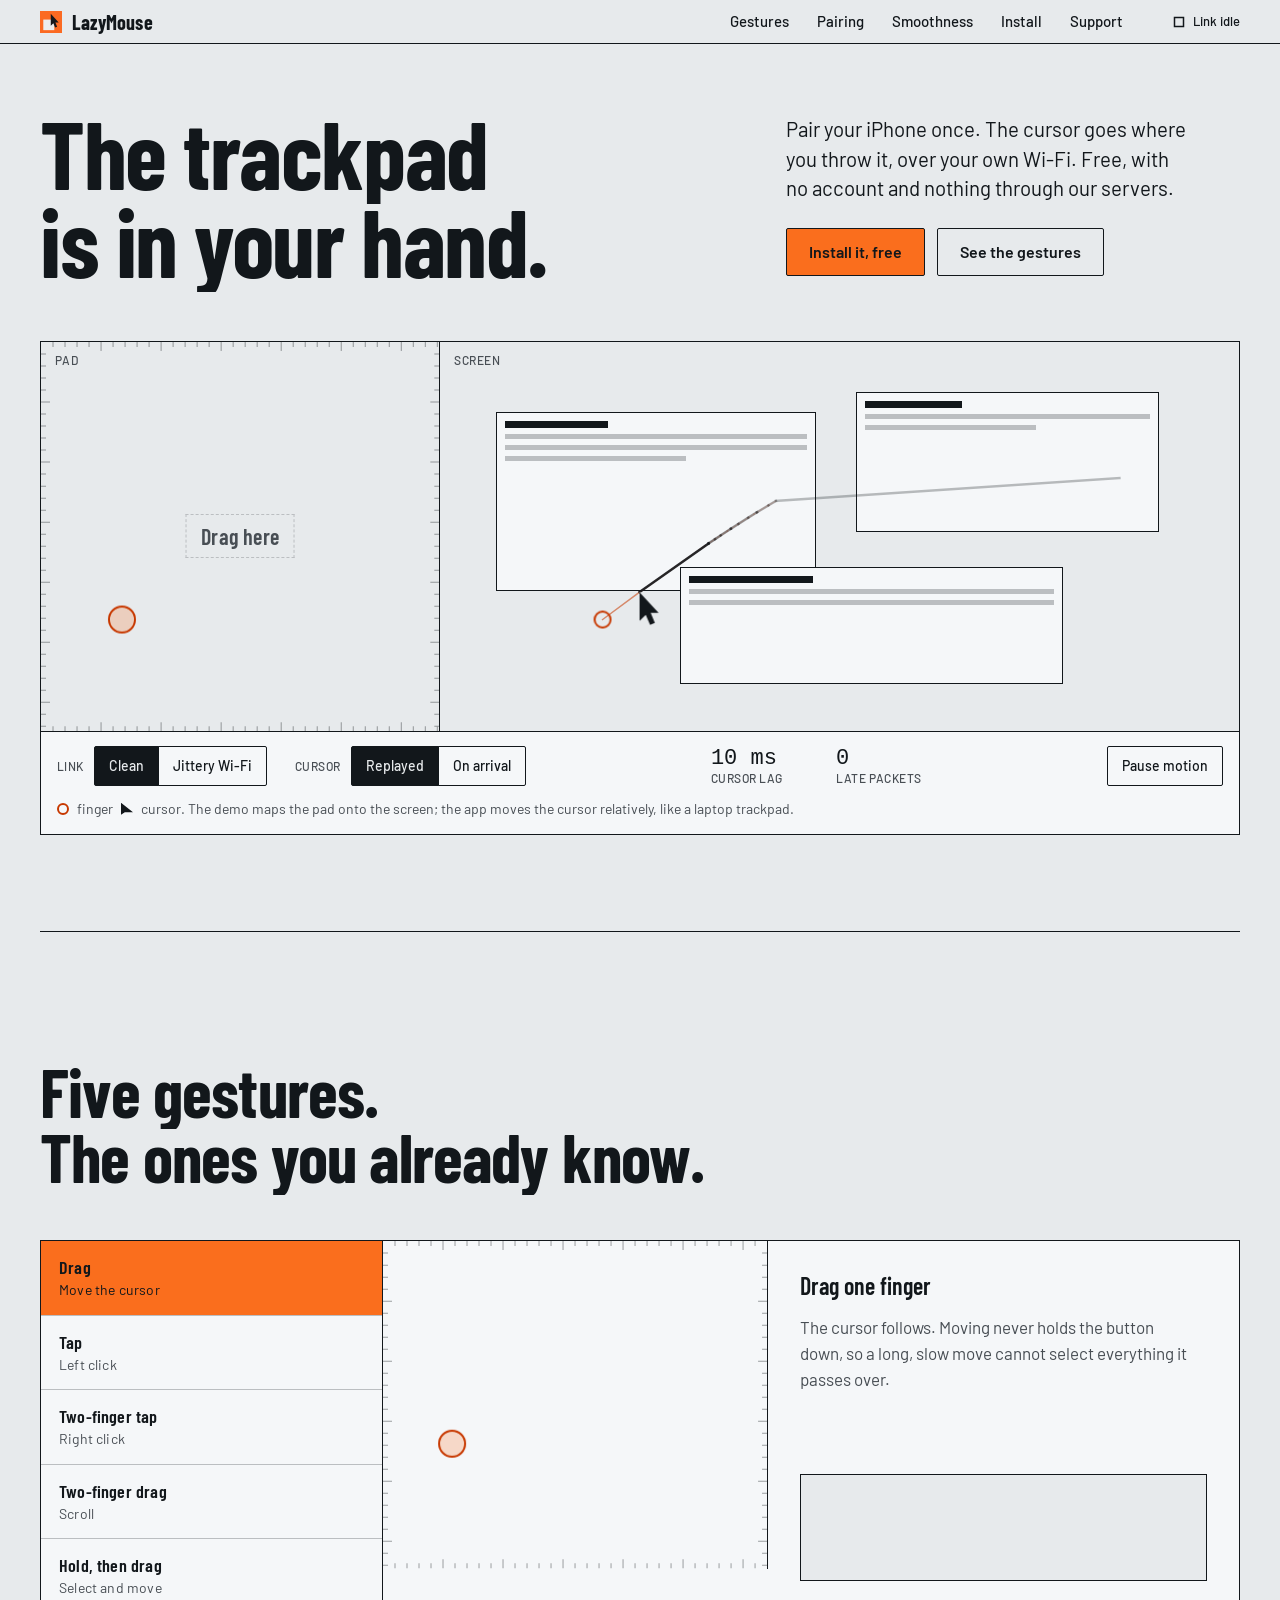
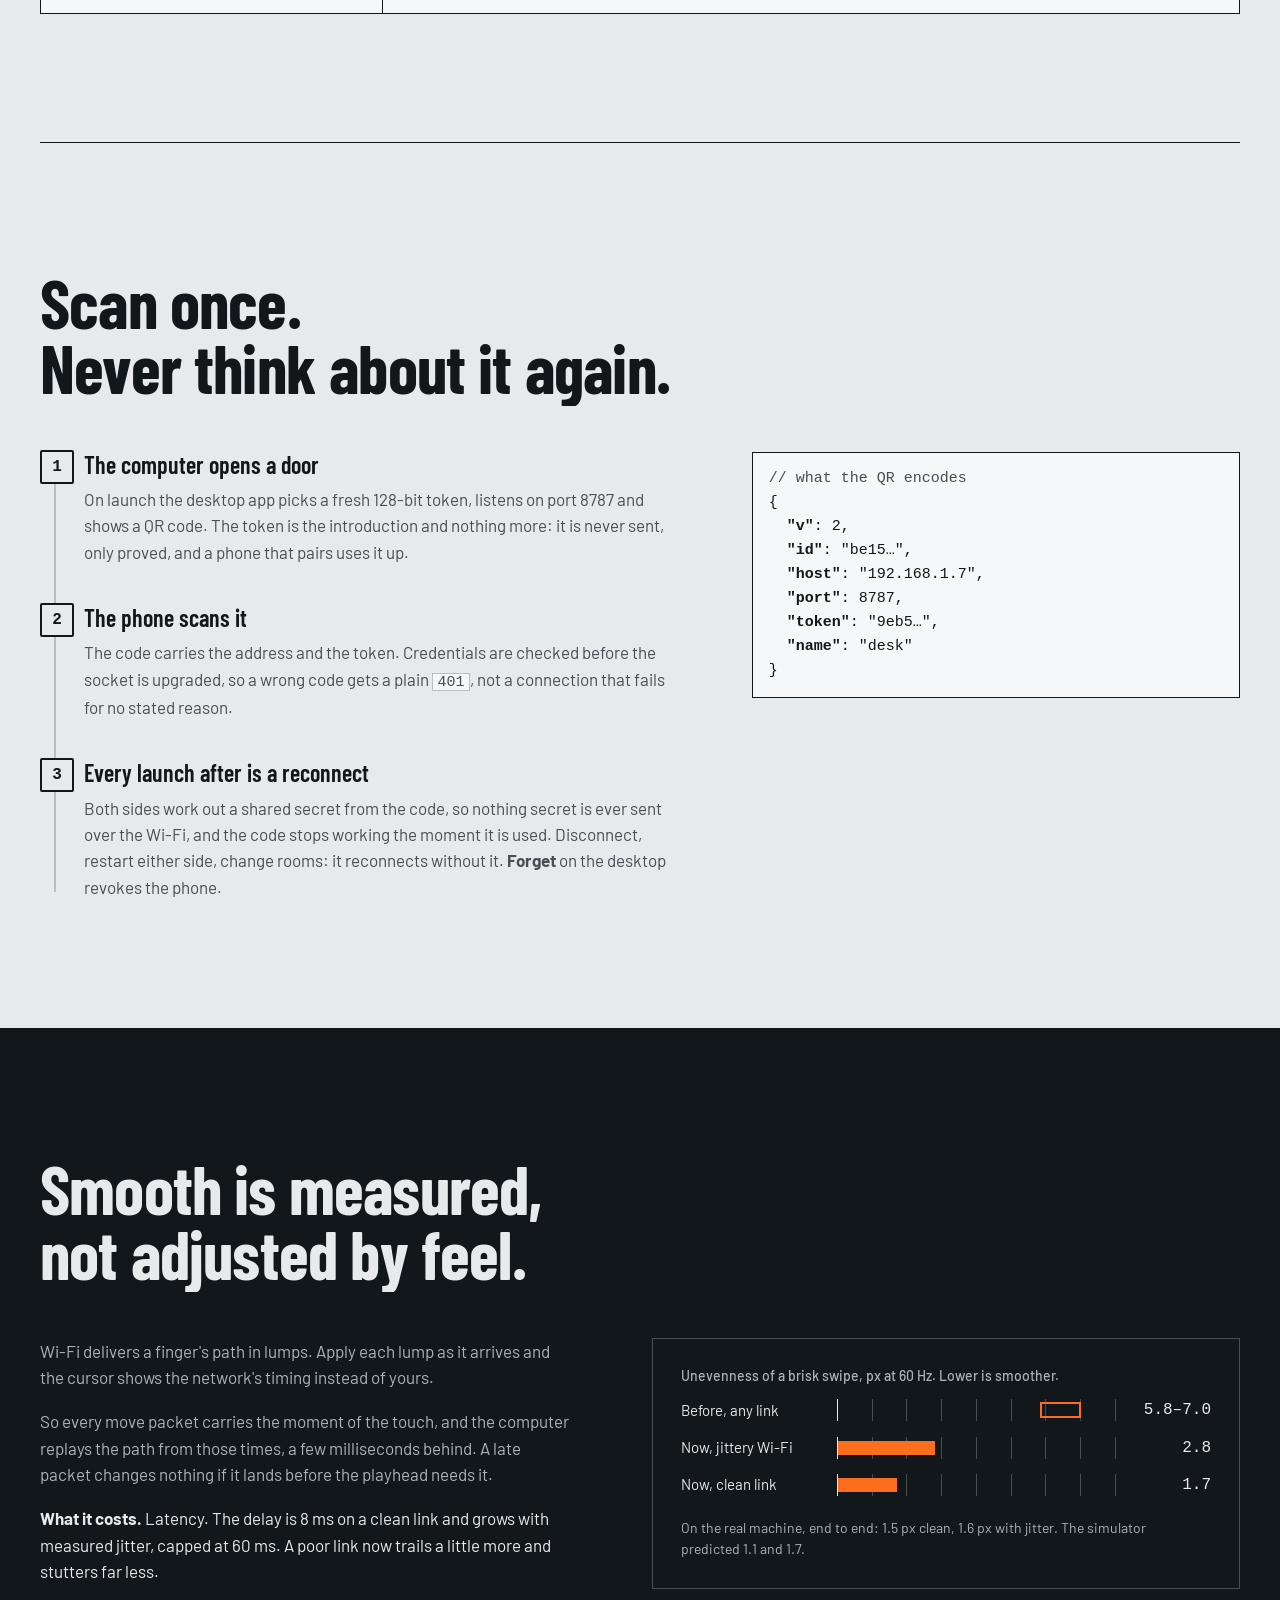
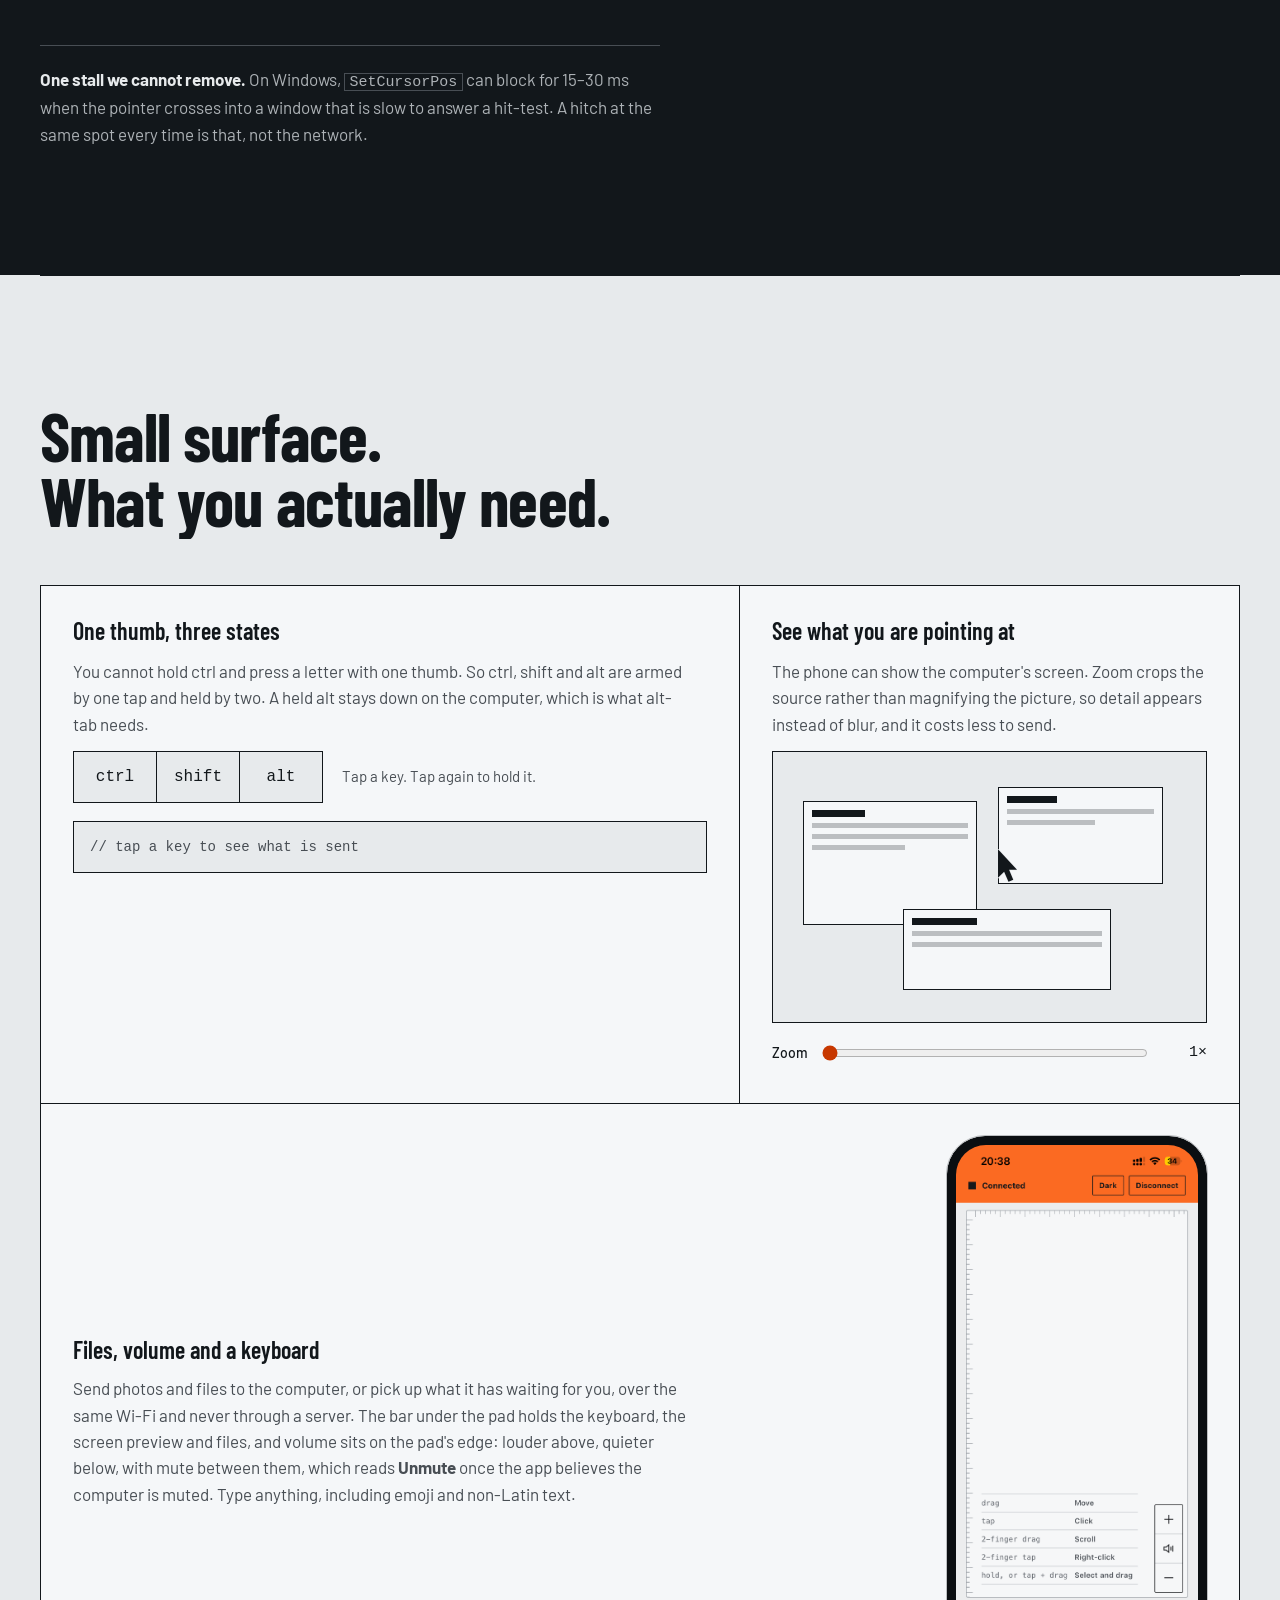
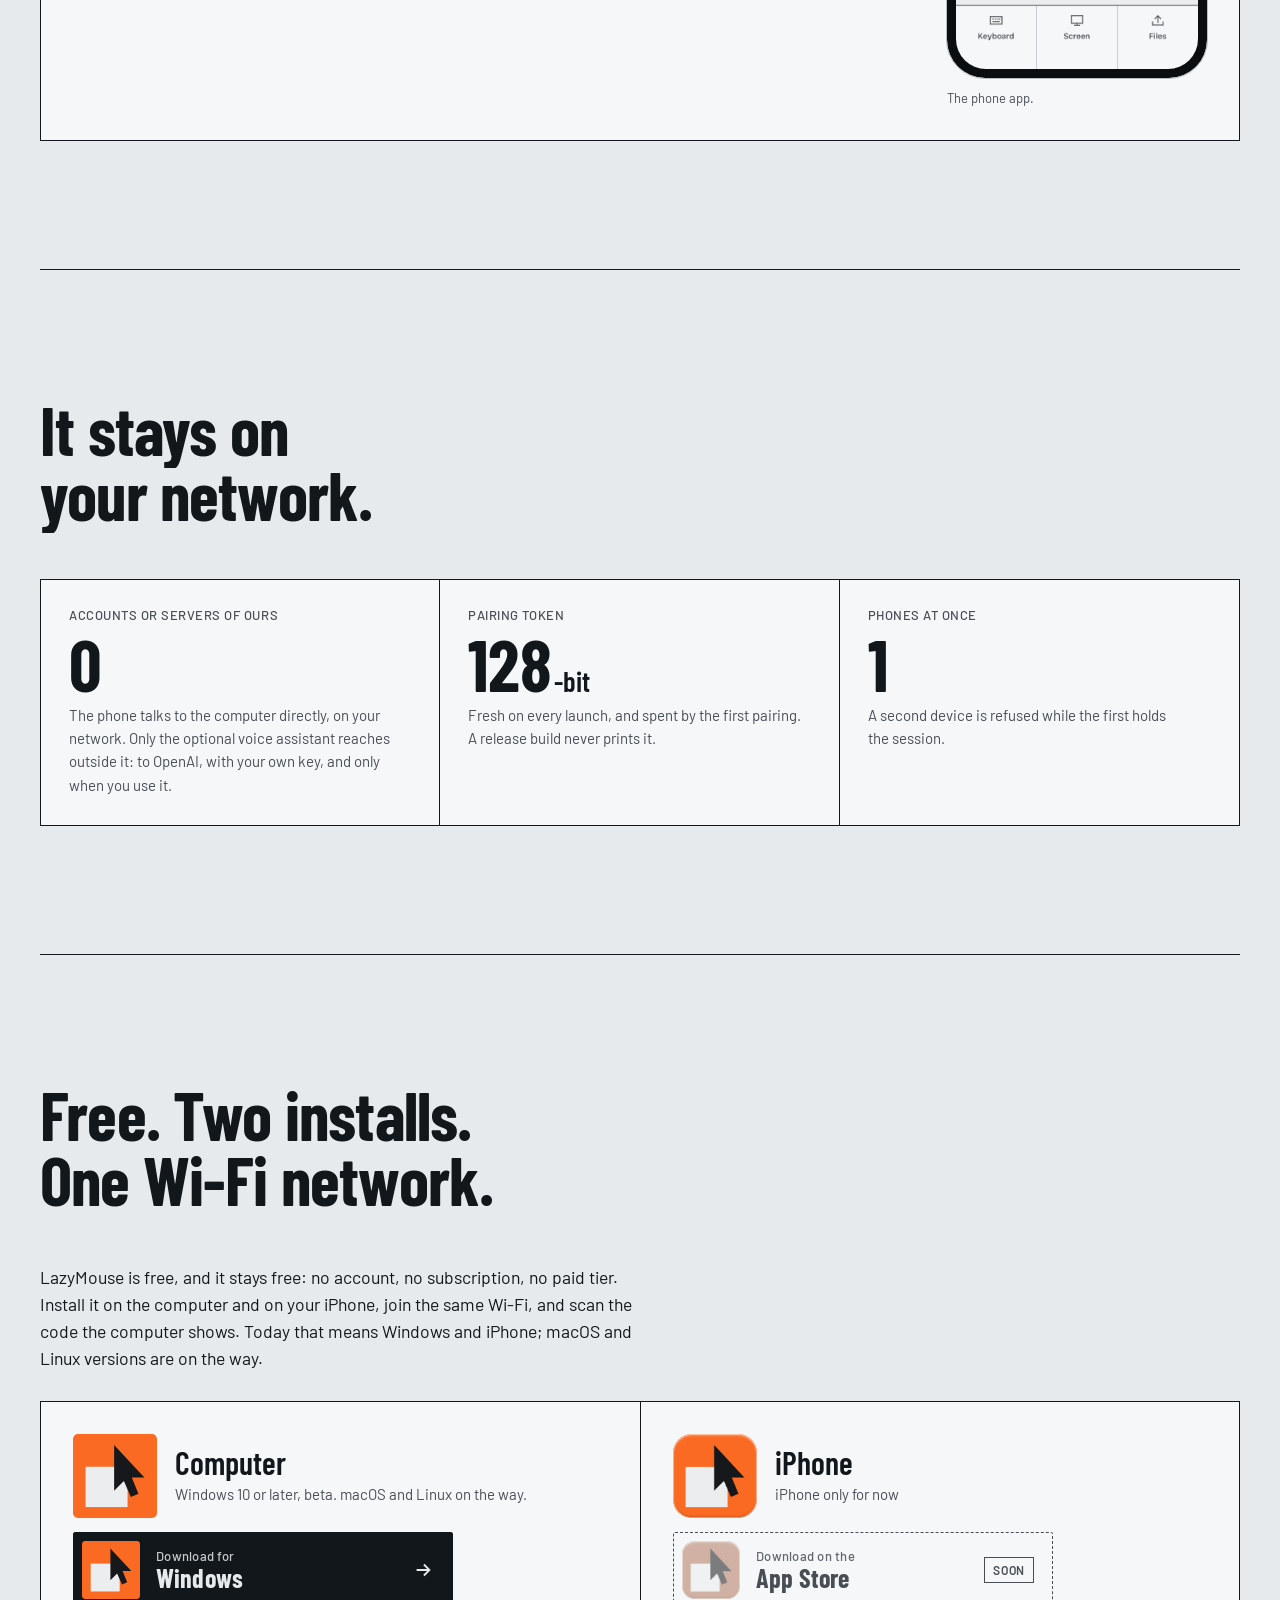
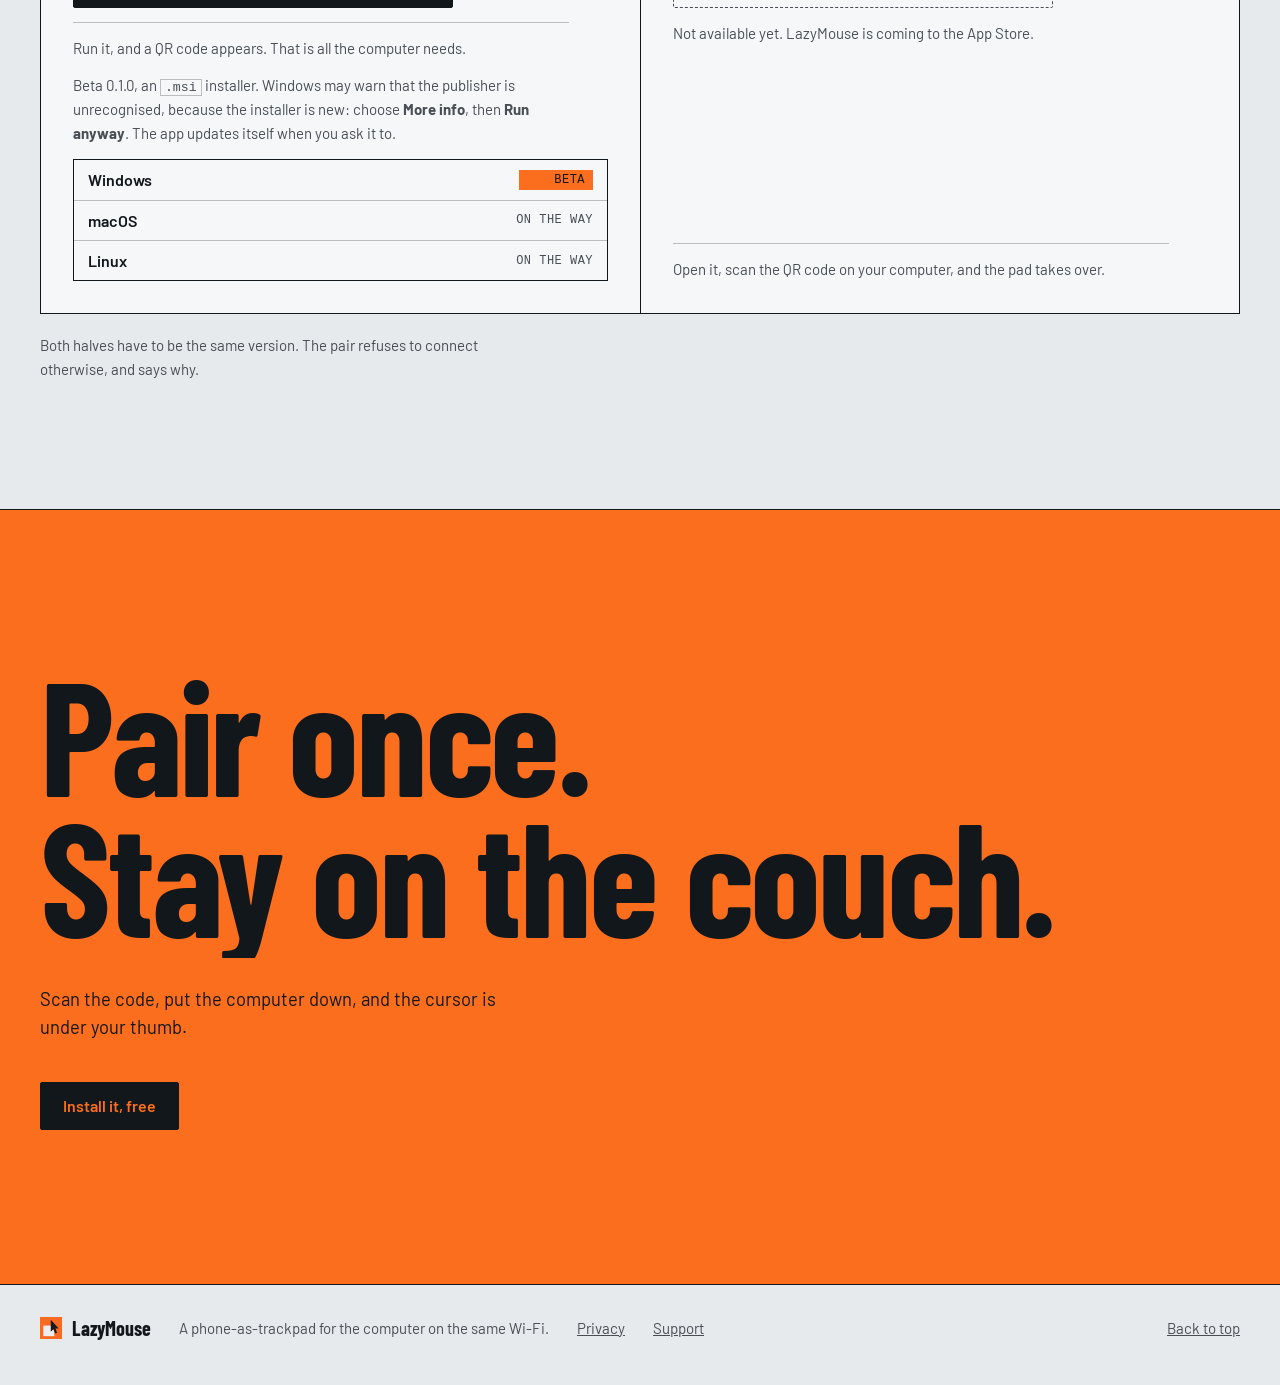
==== commit 20bb499c: "lazymouse" ====
--- a/index.html
+++ b/index.html
@@ -44,7 +44,7 @@
           <span class="line"><span class="line-in">is in your hand.</span></span>
         </h1>
         <div class="hero-side">
-          <p class="lede">Pair your iPhone once. The cursor goes where you throw it, over your own Wi-Fi. Free, with no cloud and no account.</p>
+          <p class="lede">Pair your iPhone once. The cursor goes where you throw it, over your own Wi-Fi. Free, with no account and nothing through our servers.</p>
           <p class="actions">
             <a class="btn primary" href="#install">Install it, free</a>
             <a class="btn" href="#gestures">See the gestures</a>
@@ -233,11 +233,11 @@
     <!-- PRIVATE -->
     <section class="sec wrap" id="private" aria-labelledby="h-priv">
       <h2 id="h-priv" data-reveal>
-        <span class="line"><span class="line-in">It never leaves</span></span>
-        <span class="line"><span class="line-in">the network.</span></span>
+        <span class="line"><span class="line-in">It stays on</span></span>
+        <span class="line"><span class="line-in">your network.</span></span>
       </h2>
       <dl class="facts" data-reveal>
-        <div><dt>Accounts or cloud services</dt><dd>0</dd><p>The phone talks to the computer directly, on your network.</p></div>
+        <div><dt>Accounts or servers of ours</dt><dd>0</dd><p>The phone talks to the computer directly, on your network. Only the optional voice assistant reaches outside it: to OpenAI, with your own key, and only when you use it.</p></div>
         <div><dt>Pairing token</dt><dd>128<small>-bit</small></dd><p>Fresh on every launch, and spent by the first pairing. A release build never prints it.</p></div>
         <div><dt>Phones at once</dt><dd>1</dd><p>A second device is refused while the first holds the session.</p></div>
       </dl>
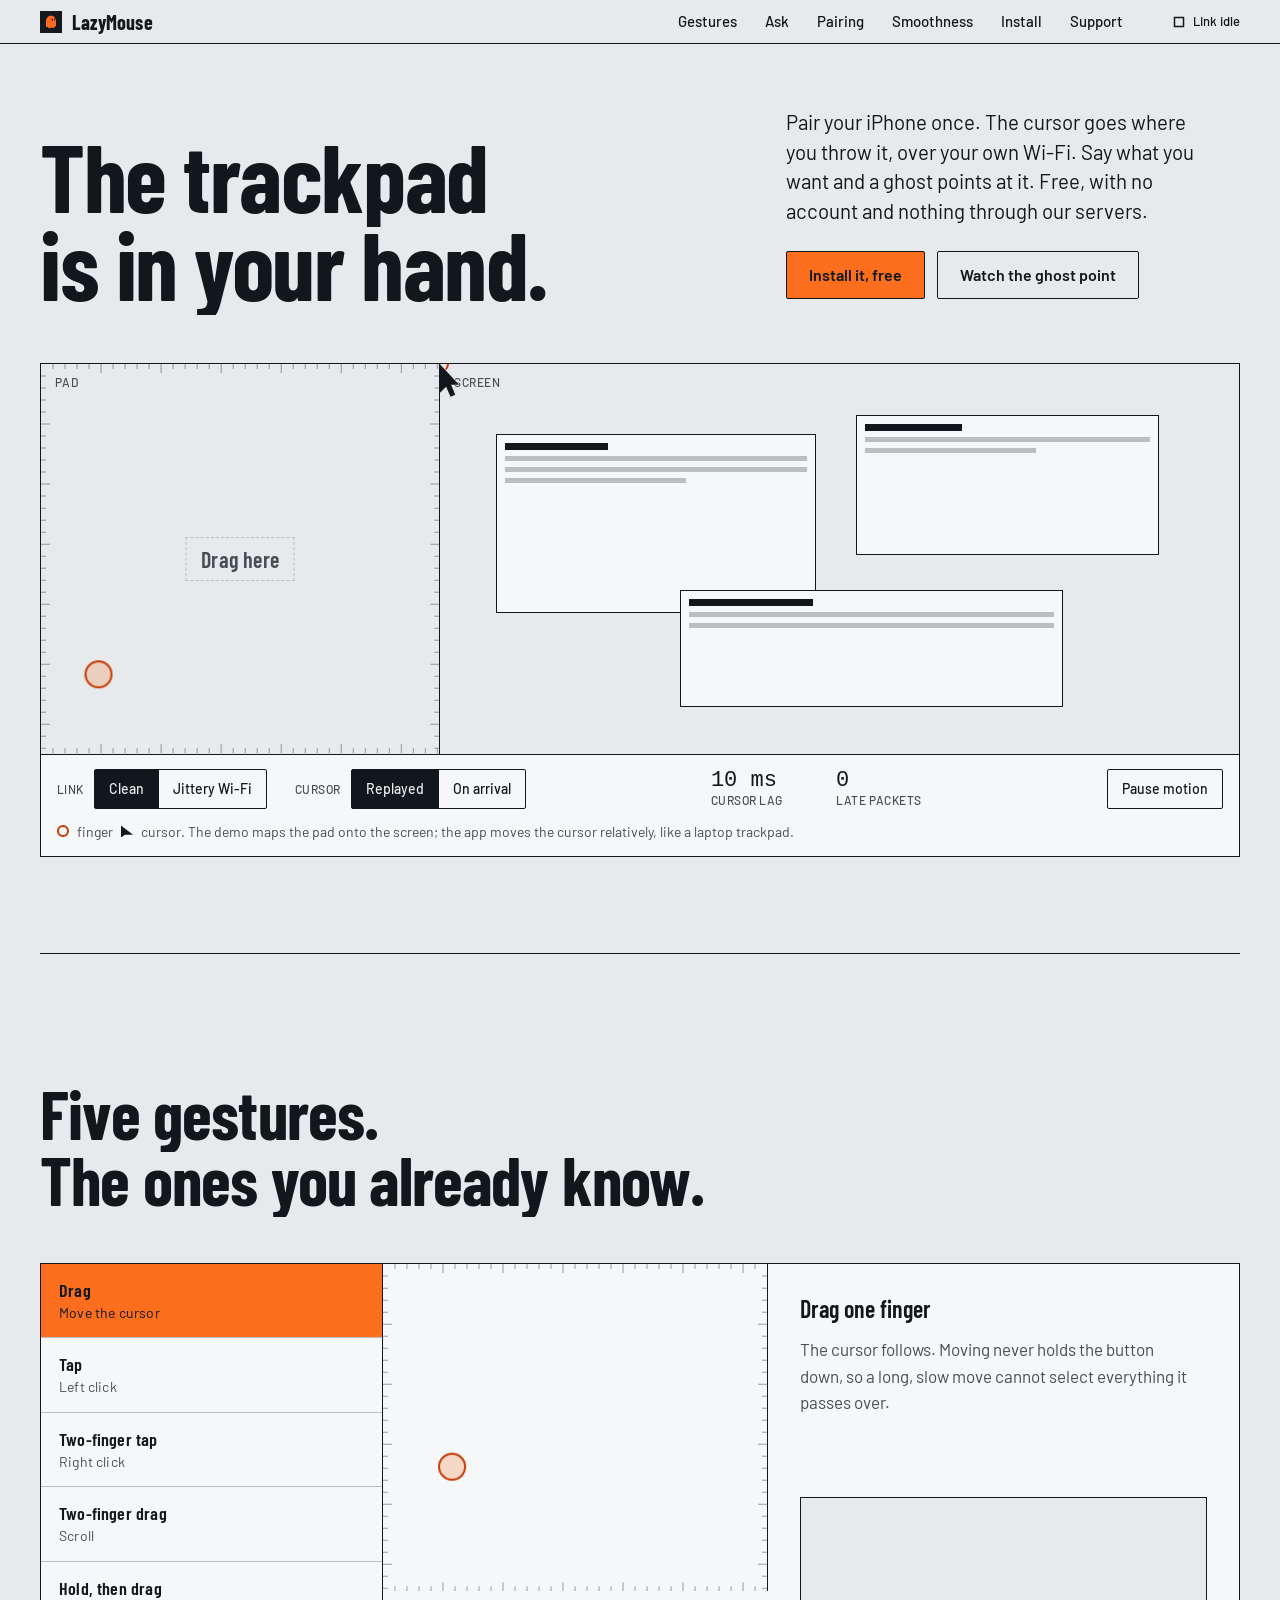
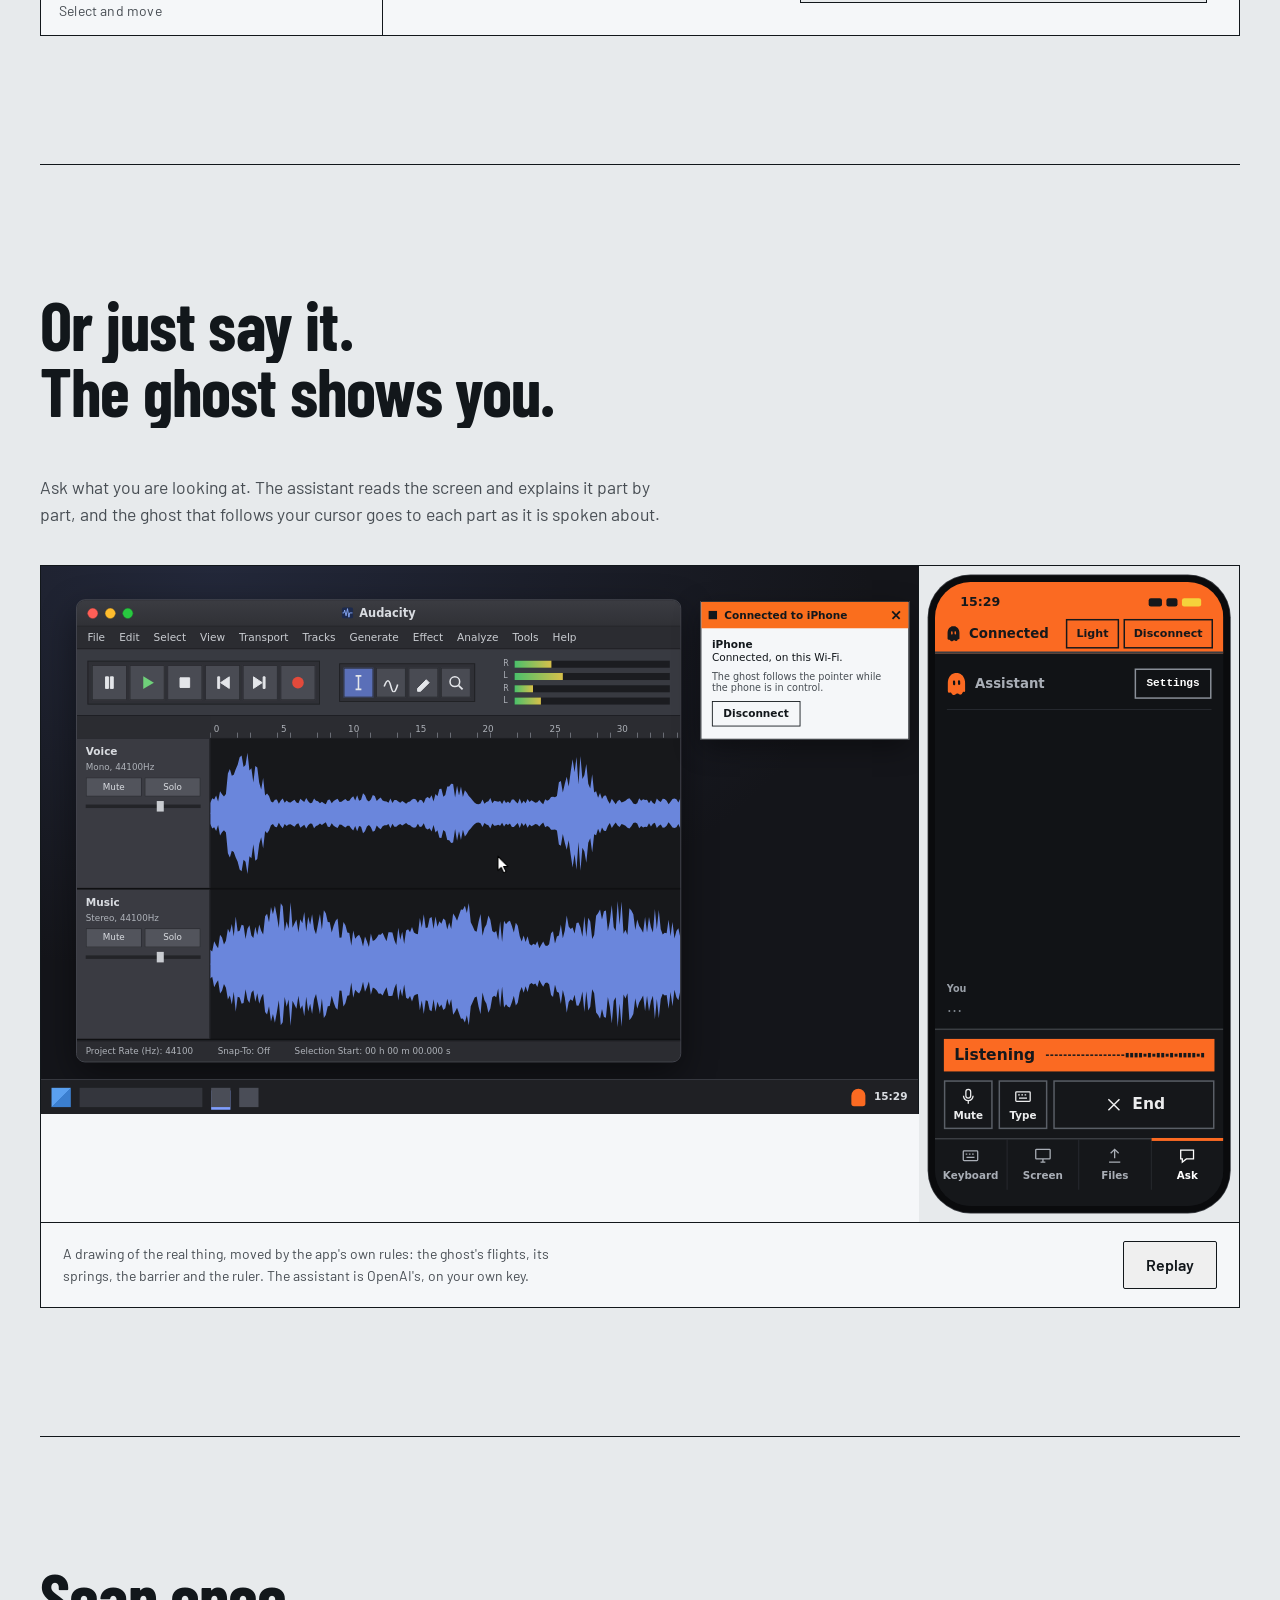
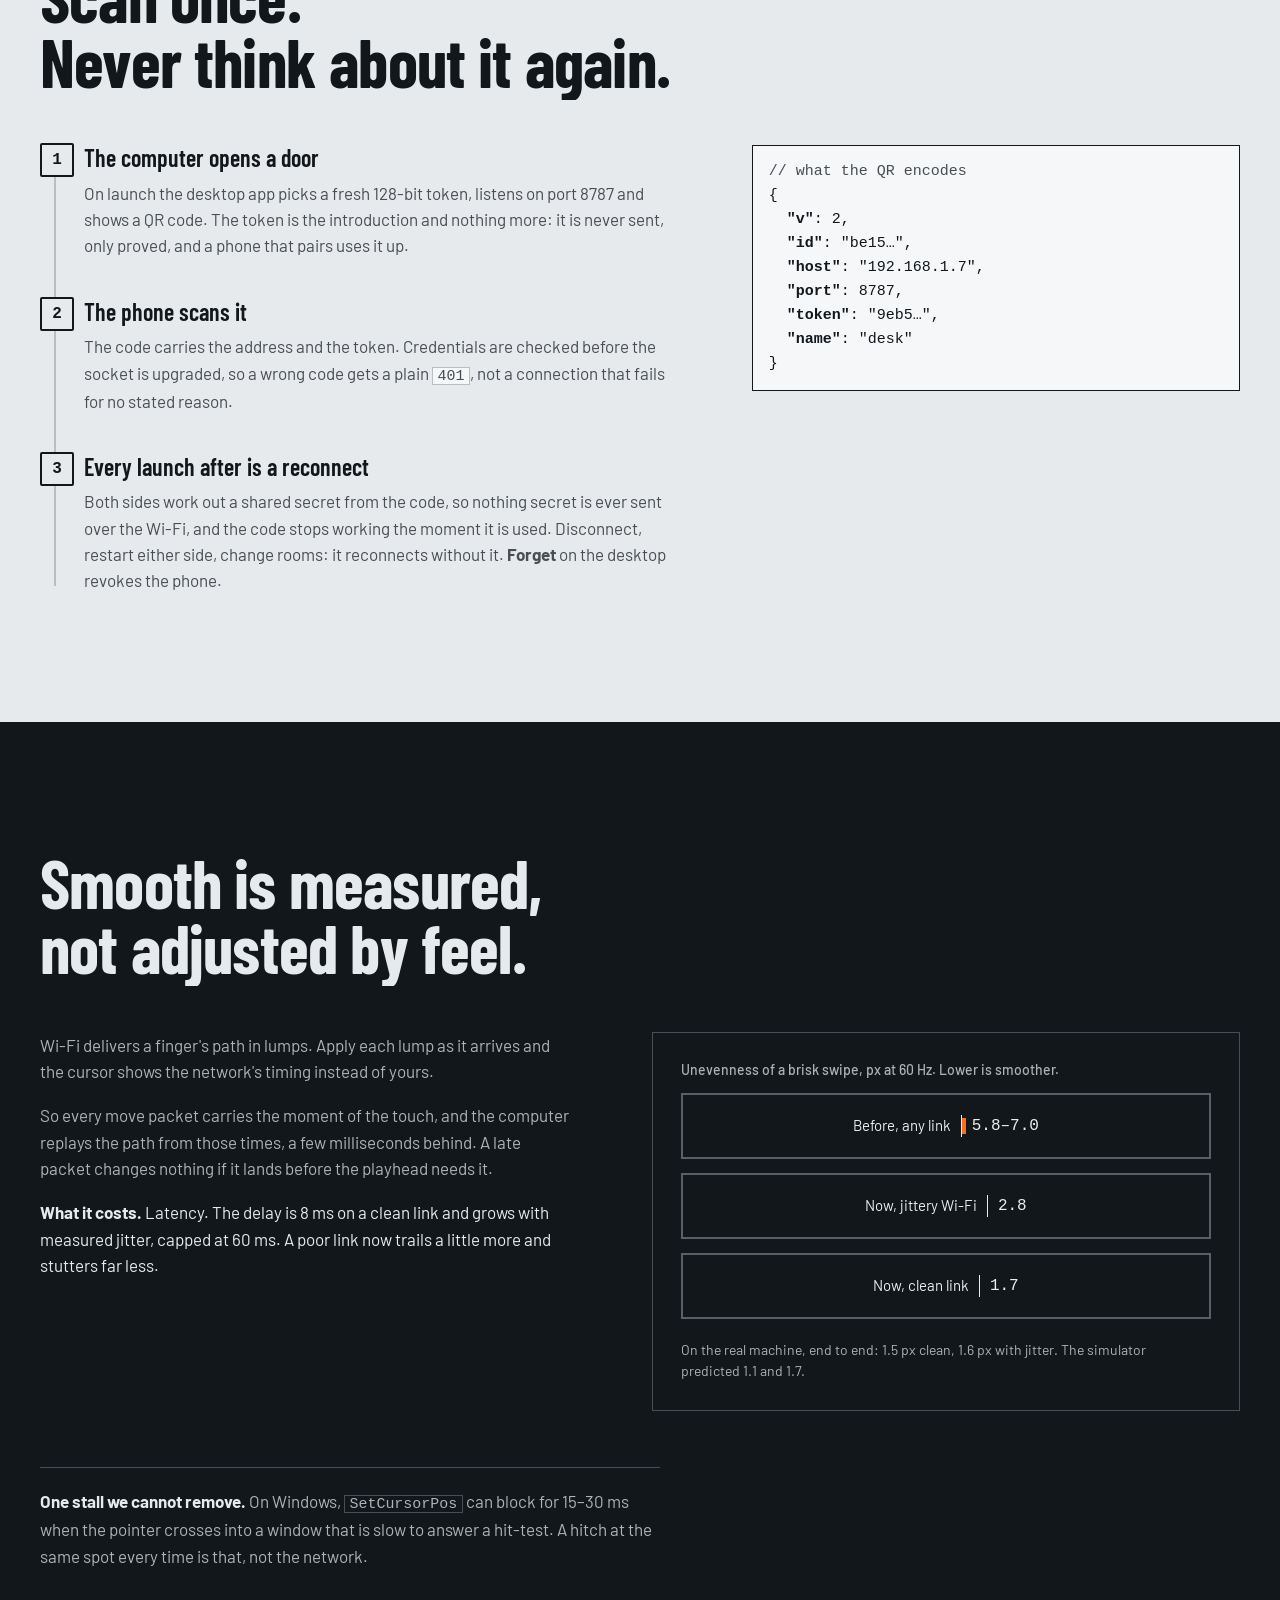
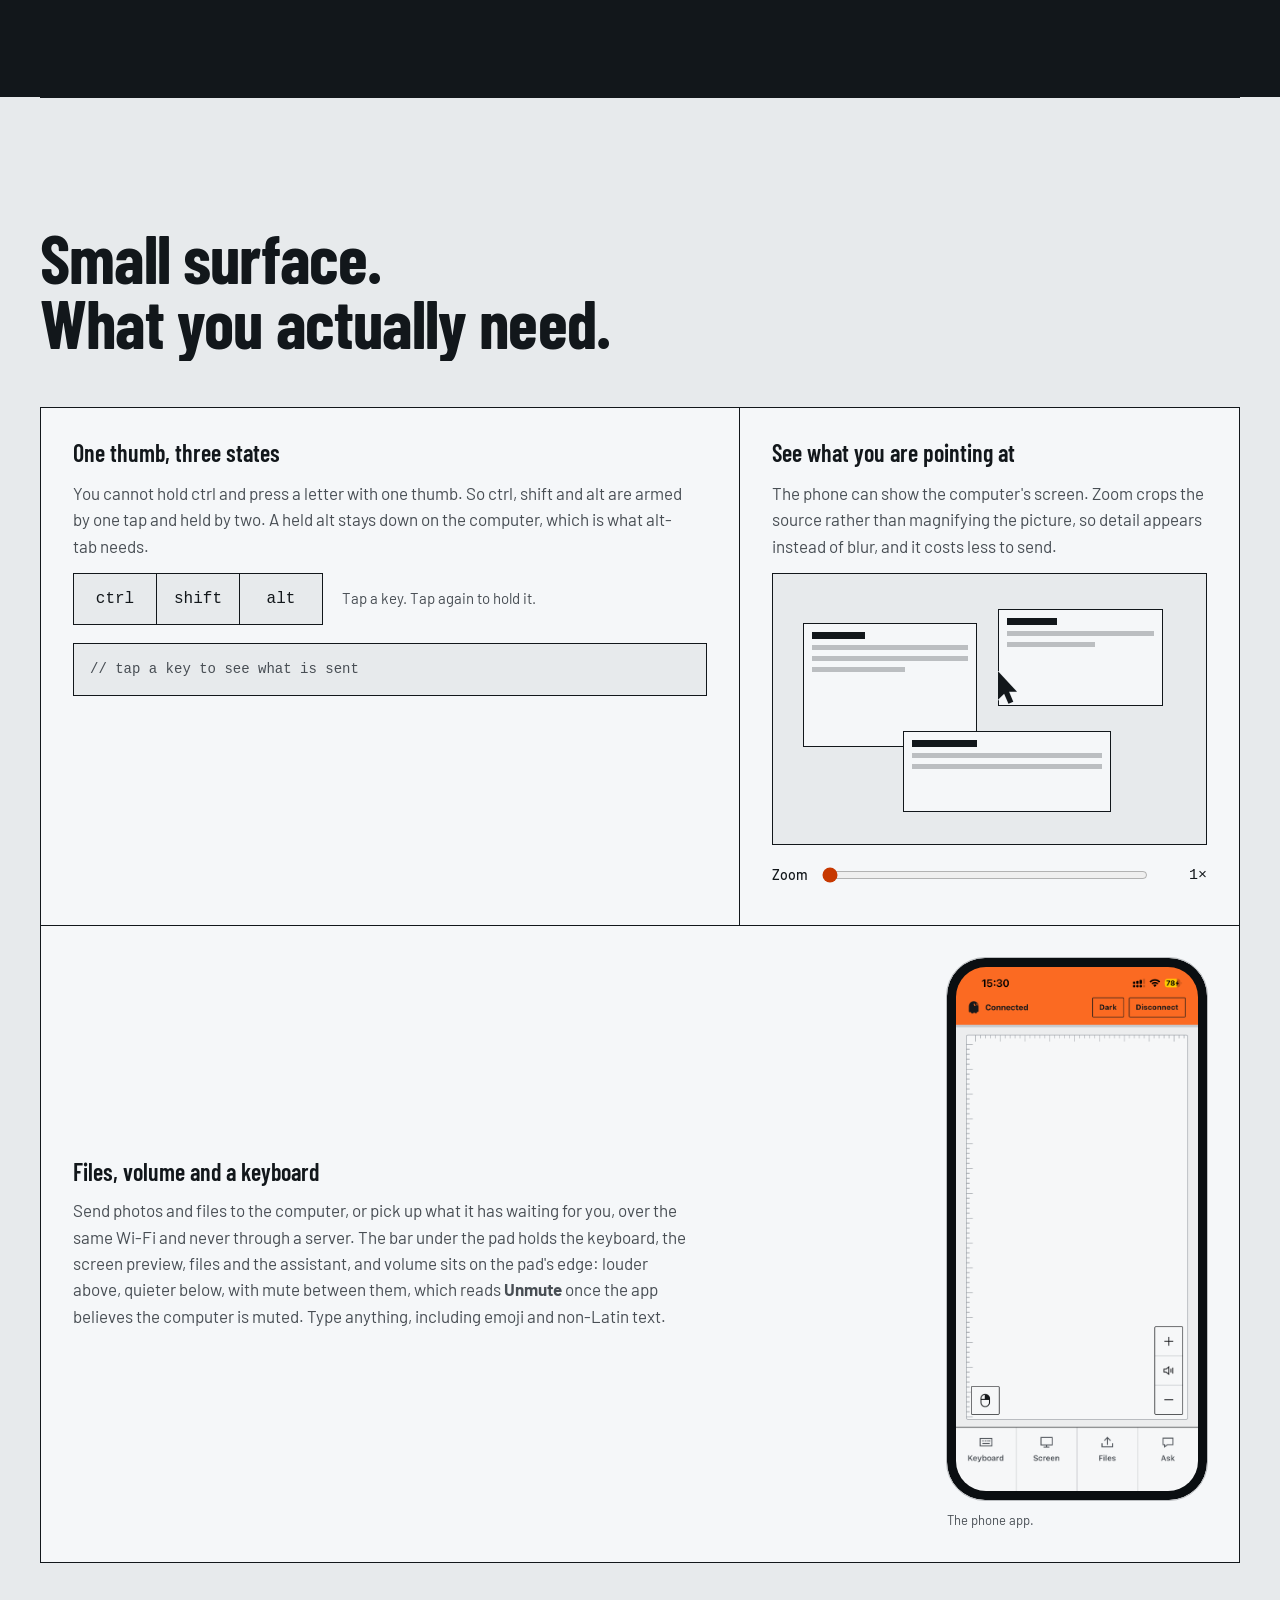
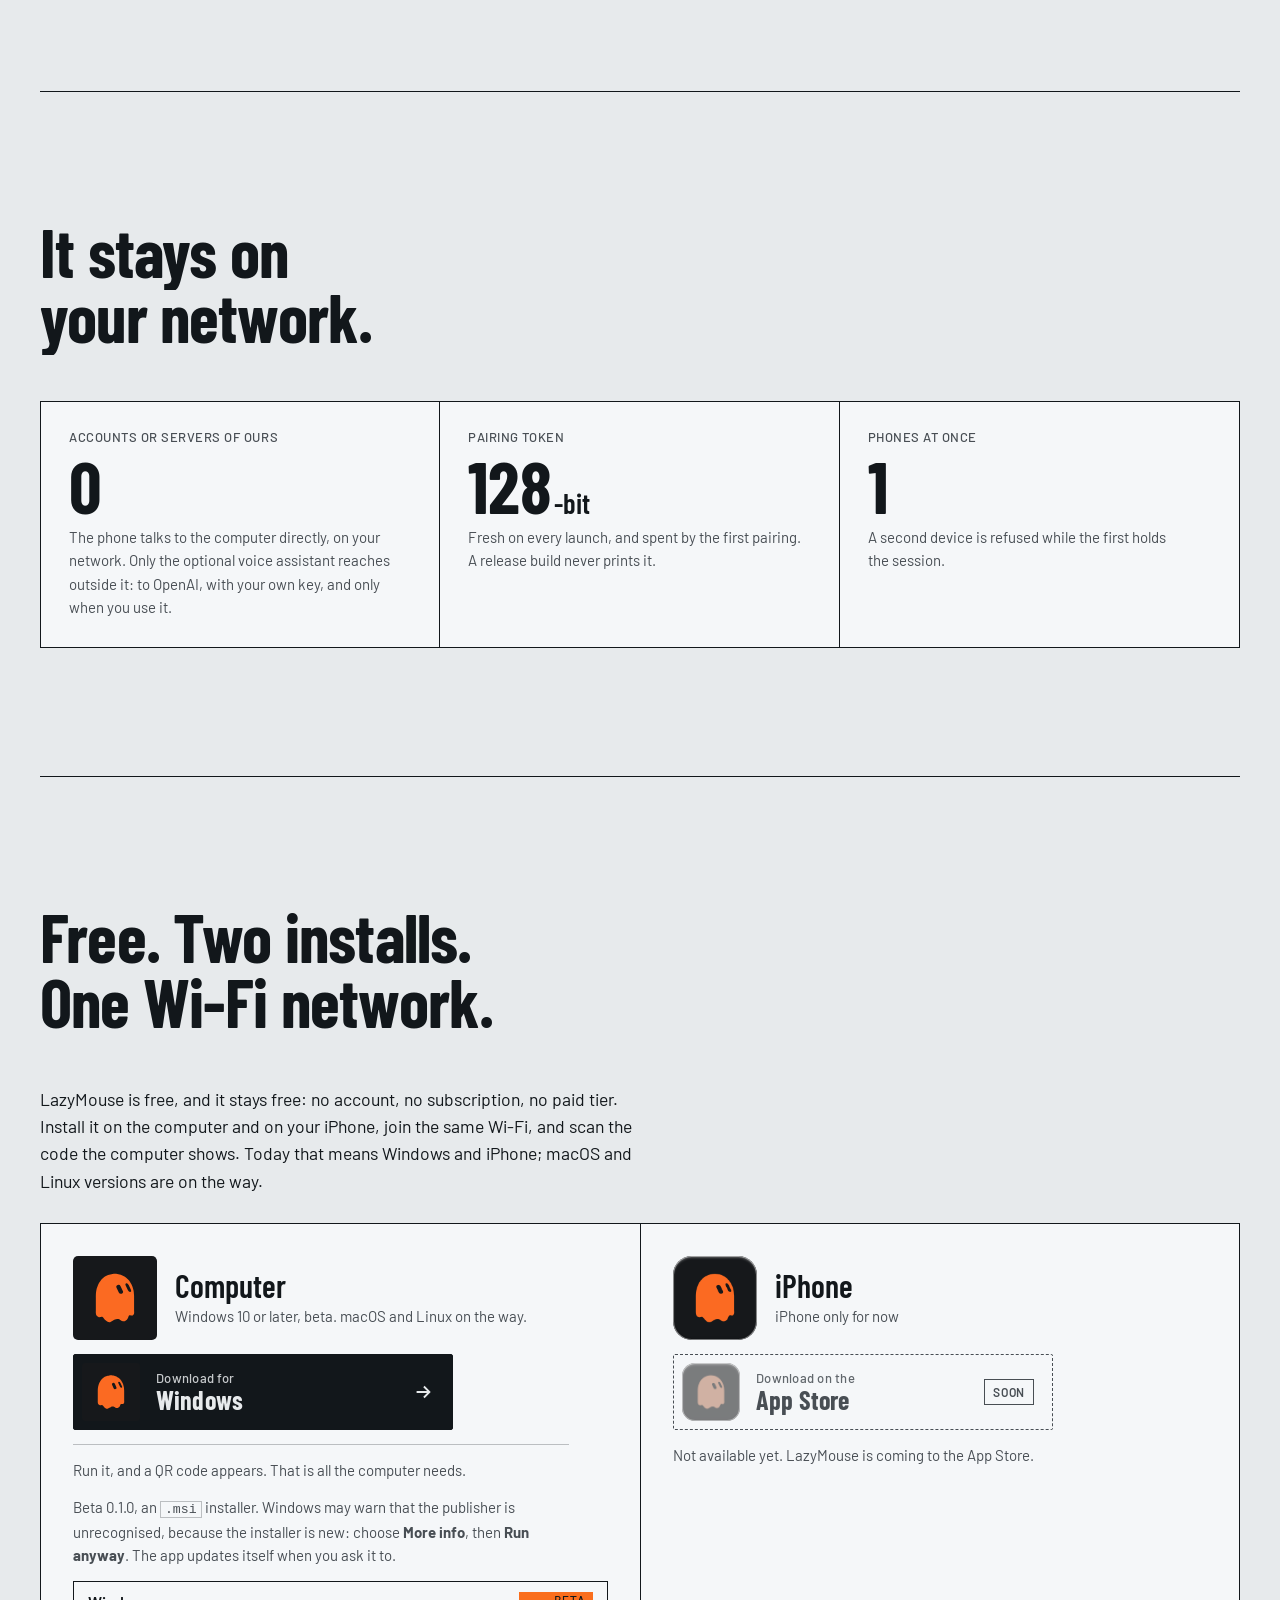
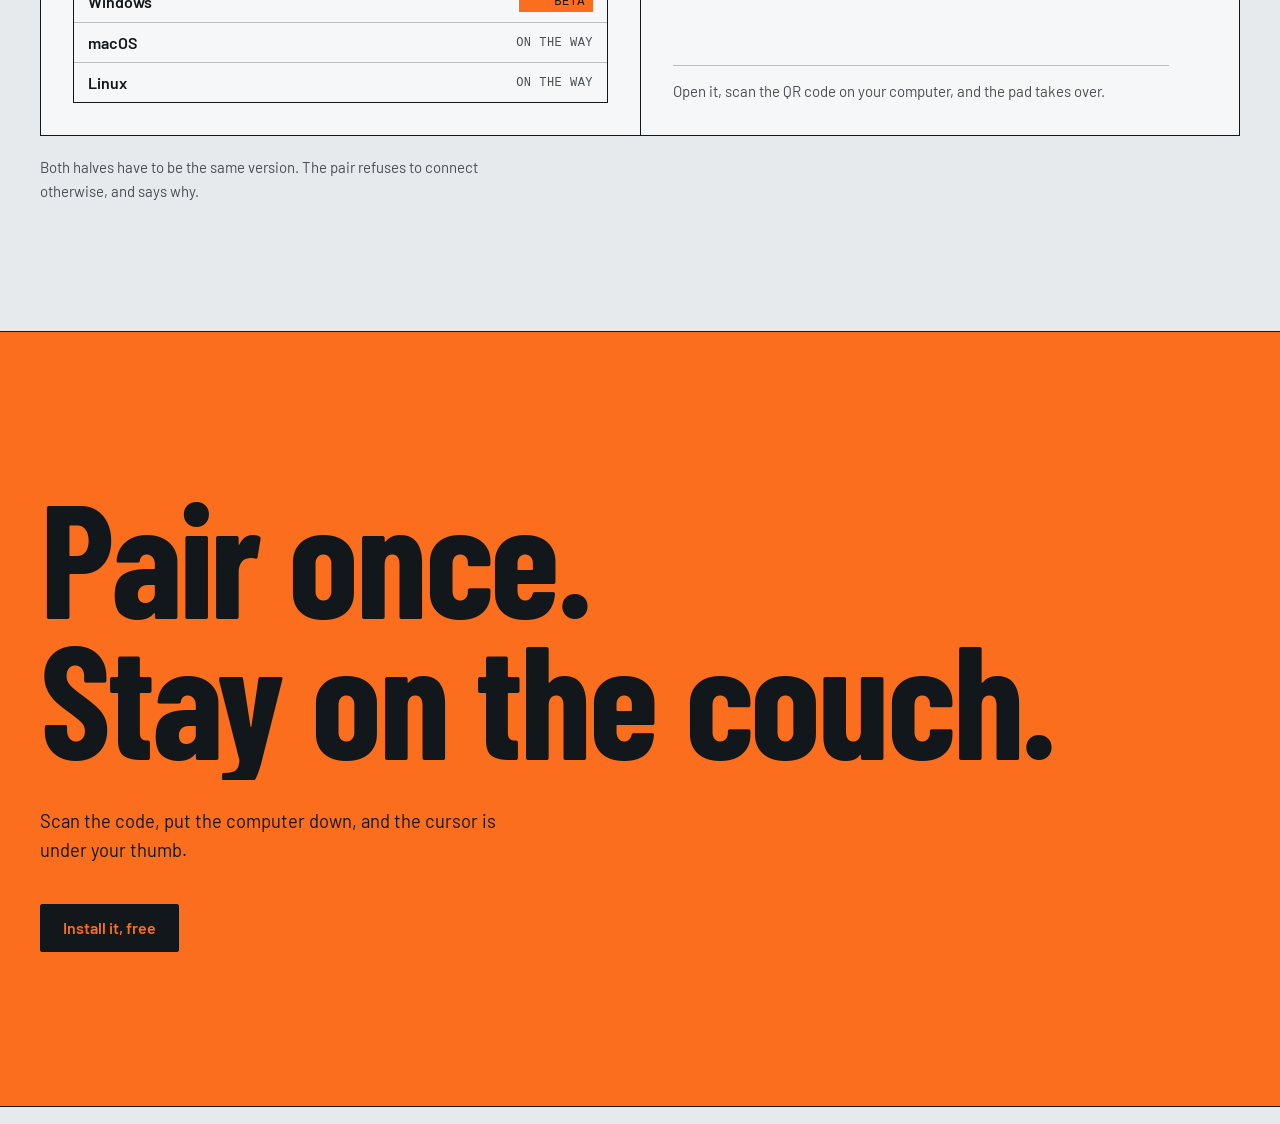
==== commit 89d697ec: "lazymouse" ====
--- a/index.html
+++ b/index.html
@@ -4,7 +4,7 @@
   <meta charset="utf-8">
   <meta name="viewport" content="width=device-width, initial-scale=1">
   <title>LazyMouse — your phone is the trackpad</title>
-  <meta name="description" content="Turn your phone into a trackpad for the computer on the same Wi-Fi. Pair once. No cloud, no account.">
+  <meta name="description" content="Turn your phone into a trackpad for the computer on the same Wi-Fi, and ask it out loud: a ghost points at what you mean. Pair once. No cloud, no account.">
   <meta name="theme-color" content="#ecedee" media="(prefers-color-scheme: light)">
   <meta name="theme-color" content="#16181b" media="(prefers-color-scheme: dark)">
   <script>try{var t=new URLSearchParams(location.search).get("theme");if(t==="light")document.documentElement.dataset.theme="light"}catch(e){}</script>
@@ -21,6 +21,7 @@
     <a class="brand" href="#top"><img src="assets/logo.svg" alt="" width="22" height="22"><span>LazyMouse</span></a>
     <nav aria-label="Sections">
       <a href="#gestures">Gestures</a>
+      <a href="#ask">Ask</a>
       <a href="#pairing">Pairing</a>
       <a href="#smooth">Smoothness</a>
       <a href="#install" class="nav-install">Install</a>
@@ -44,10 +45,10 @@
           <span class="line"><span class="line-in">is in your hand.</span></span>
         </h1>
         <div class="hero-side">
-          <p class="lede">Pair your iPhone once. The cursor goes where you throw it, over your own Wi-Fi. Free, with no account and nothing through our servers.</p>
+          <p class="lede">Pair your iPhone once. The cursor goes where you throw it, over your own Wi-Fi. Say what you want and a ghost points at it. Free, with no account and nothing through our servers.</p>
           <p class="actions">
             <a class="btn primary" href="#install">Install it, free</a>
-            <a class="btn" href="#gestures">See the gestures</a>
+            <a class="btn" href="#ask">Watch the ghost point</a>
           </p>
         </div>
       </div>
@@ -119,6 +120,102 @@
           </div>
         </div>
       </div>
+    </section>
+
+    <!-- ASK -->
+    <section class="sec wrap" id="ask" aria-labelledby="h-ask">
+      <h2 id="h-ask" data-reveal>
+        <span class="line"><span class="line-in">Or just say it.</span></span>
+        <span class="line"><span class="line-in">The ghost shows you.</span></span>
+      </h2>
+      <p class="ask-lede" data-reveal>Ask what you are looking at. The assistant reads the screen and explains it part by part, and the ghost that follows your cursor goes to each part as it is spoken about.</p>
+
+      <figure class="scene" id="scene">
+        <div class="scene-grid">
+          <div class="desk" id="desk" role="img" aria-label="A computer screen with Audacity open and the LazyMouse app running in a corner. The ghost beside the mouse pointer goes to the Audacity window, then its Record button, then its tracks, as the assistant explains each.">
+            <div class="plane" id="plane" aria-hidden="true">
+              <!-- Audacity, drawn in the screen's own pixels -->
+              <div class="aud" id="aud">
+                <div class="aud-title"><i class="lights"><b class="r"></b><b class="y"></b><b class="g"></b></i><span><svg viewBox="0 0 16 16" width="13" height="13"><rect width="16" height="16" rx="3" fill="#1d2a4d"/><path d="M1 8h2l1-4 2 8 2-10 2 12 1-6h4" fill="none" stroke="#8fb0ff" stroke-width="1.2"/></svg>Audacity</span></div>
+                <div class="aud-menu"><span>File</span><span>Edit</span><span>Select</span><span>View</span><span>Transport</span><span>Tracks</span><span>Generate</span><span>Effect</span><span>Analyze</span><span>Tools</span><span>Help</span></div>
+                <div class="aud-tools">
+                  <div class="tb transport">
+                    <i class="bt"><svg viewBox="0 0 20 20"><path d="M6 4h3v12H6zM11 4h3v12h-3z"/></svg></i>
+                    <i class="bt play"><svg viewBox="0 0 20 20"><path d="M6 3.5v13l11-6.5z"/></svg></i>
+                    <i class="bt"><svg viewBox="0 0 20 20"><path d="M5 5h10v10H5z"/></svg></i>
+                    <i class="bt"><svg viewBox="0 0 20 20"><path d="M5 4h2v12H5zM17 4v12L8 10z"/></svg></i>
+                    <i class="bt"><svg viewBox="0 0 20 20"><path d="M13 4h2v12h-2zM3 4v12l9-6z"/></svg></i>
+                    <i class="bt rec" id="audRecord"><svg viewBox="0 0 20 20"><circle cx="10" cy="10" r="6"/></svg></i>
+                  </div>
+                  <div class="tb tools">
+                    <i class="bt on"><svg viewBox="0 0 20 20"><path d="M7 3h6M7 17h6M10 3v14" fill="none" stroke-width="1.6"/></svg></i>
+                    <i class="bt"><svg viewBox="0 0 20 20"><path d="M3 14c3-8 5-8 7 0s4 8 7-2" fill="none" stroke-width="1.6"/></svg></i>
+                    <i class="bt"><svg viewBox="0 0 20 20"><path d="M4 16l9-9 3 3-9 9H4z"/></svg></i>
+                    <i class="bt"><svg viewBox="0 0 20 20"><circle cx="9" cy="9" r="5" fill="none" stroke-width="1.6"/><path d="M13 13l4 4" stroke-width="1.8"/></svg></i>
+                  </div>
+                  <div class="meters">
+                    <div class="mt"><em>R</em><span><u></u></span></div>
+                    <div class="mt"><em>L</em><span><u></u></span></div>
+                    <div class="mt"><em>R</em><span><u></u></span></div>
+                    <div class="mt"><em>L</em><span><u></u></span></div>
+                  </div>
+                </div>
+                <div class="aud-ruler"><span>0</span><span>5</span><span>10</span><span>15</span><span>20</span><span>25</span><span>30</span></div>
+                <div class="aud-tracks" id="audTracks">
+                  <div class="trk">
+                    <div class="trk-head"><b>Voice</b><span>Mono, 44100Hz</span><div class="trk-btns"><i>Mute</i><i>Solo</i></div><div class="trk-sl"><u></u></div></div>
+                    <svg class="wf" id="wf1" viewBox="0 0 480 120" preserveAspectRatio="none"></svg>
+                  </div>
+                  <div class="trk">
+                    <div class="trk-head"><b>Music</b><span>Stereo, 44100Hz</span><div class="trk-btns"><i>Mute</i><i>Solo</i></div><div class="trk-sl"><u></u></div></div>
+                    <svg class="wf" id="wf2" viewBox="0 0 480 120" preserveAspectRatio="none"></svg>
+                  </div>
+                </div>
+                <div class="aud-status"><span>Project Rate (Hz): 44100</span><span>Snap-To: Off</span><span>Selection Start: 00 h 00 m 00.000 s</span></div>
+              </div>
+
+              <!-- LazyMouse, running -->
+              <div class="lmw" id="lmw">
+                <div class="lmw-bar"><svg viewBox="0 0 10 10" width="10" height="10"><rect width="10" height="10"/></svg><span>Connected to iPhone</span><i class="lmw-x"></i></div>
+                <div class="lmw-body">
+                  <p><b>iPhone</b><br>Connected, on this Wi-Fi.</p>
+                  <p class="lmw-small">The ghost follows the pointer while the phone is in control.</p>
+                  <span class="lmw-btn">Disconnect</span>
+                </div>
+              </div>
+
+              <div class="taskbar"><i class="tb-start"></i><i class="tb-search"></i><i class="tb-app on"></i><i class="tb-app"></i><span class="tb-tray"><i class="tb-ghost"></i><b>15:29</b></span></div>
+
+              <div class="gl" id="gl"></div>
+            </div>
+          </div>
+
+          <div class="phonebox" id="phoneBox">
+            <div class="ph-hold"><div class="ph" id="ph" aria-hidden="true">
+              <div class="ph-top">
+                <div class="ph-status"><b>15:29</b><span class="ph-icons"><i></i><i></i><i></i></span></div>
+                <div class="ph-strip"><span class="ph-who"><svg viewBox="-86 -106 172 215" width="18" height="22"><path class="gb" d=""/><g class="ge"></g></svg><b>Connected</b></span><span class="ph-btns"><i>Light</i><i>Disconnect</i></span></div>
+              </div>
+              <div class="ph-asst"><span class="ph-who2"><svg viewBox="-86 -106 172 215" width="26" height="32"><path class="gb" d=""/><g class="ge"></g></svg><b>Assistant</b></span><i class="ph-set">Settings</i></div>
+              <div class="ph-log" id="phLog"></div>
+              <div class="ph-dock" id="phDock">
+                <div class="ph-band" id="phBand"><b id="phWord">Listening</b><span class="ph-ruler" id="phRuler"></span></div>
+                <div class="ph-row" id="phRow">
+                  <i class="sq" id="phMute"><svg viewBox="0 0 24 24"><rect x="9" y="3" width="6" height="11" rx="3"/><path d="M6 11a6 6 0 0 0 12 0M12 17v4" fill="none"/></svg><em>Mute</em></i>
+                  <i class="sq" id="phHush"><svg viewBox="0 0 24 24"><path d="M6 6l12 12M18 6L6 18" fill="none"/></svg><em>Hush</em></i>
+                  <i class="sq"><svg viewBox="0 0 24 24"><rect x="3" y="6" width="18" height="12" rx="1" fill="none"/><path d="M6 10h2M10 10h2M14 10h2M7 14h10" fill="none"/></svg><em>Type</em></i>
+                  <i class="bar"><svg viewBox="0 0 24 24"><path d="M6 6l12 12M18 6L6 18" fill="none"/></svg><b>End</b></i>
+                </div>
+              </div>
+              <div class="ph-tabs"><span><svg viewBox="0 0 24 24"><rect x="3" y="6" width="18" height="12" rx="1" fill="none"/><path d="M6 10h2M10 10h2M14 10h2M7 14h10" fill="none"/></svg>Keyboard</span><span><svg viewBox="0 0 24 24"><rect x="3" y="4" width="18" height="12" rx="1" fill="none"/><path d="M9 20h6M12 16v4" fill="none"/></svg>Screen</span><span><svg viewBox="0 0 24 24"><path d="M12 15V4M7 9l5-5 5 5M5 20h14" fill="none"/></svg>Files</span><span class="on"><svg viewBox="0 0 24 24"><path d="M4 5h16v11H11l-5 4v-4H4z" fill="none"/></svg>Ask</span></div>
+            </div></div>
+          </div>
+        </div>
+        <figcaption class="scene-foot">
+          <p class="ask-note">A drawing of the real thing, moved by the app's own rules: the ghost's flights, its springs, the barrier and the ruler. The assistant is OpenAI's, on your own key.</p>
+          <button type="button" class="btn" id="sceneReplay">Replay</button>
+        </figcaption>
+      </figure>
     </section>
 
     <!-- PAIRING -->
@@ -215,13 +312,13 @@
         <article class="kit-c" data-reveal>
           <div>
             <h3>Files, volume and a keyboard</h3>
-            <p>Send photos and files to the computer, or pick up what it has waiting for you, over the same Wi-Fi and never through a server. The bar under the pad holds the keyboard, the screen preview and files, and volume sits on the pad's edge: louder above, quieter below, with mute between them, which reads <b>Unmute</b> once the app believes the computer is muted. Type anything, including emoji and non-Latin text.</p>
+            <p>Send photos and files to the computer, or pick up what it has waiting for you, over the same Wi-Fi and never through a server. The bar under the pad holds the keyboard, the screen preview, files and the assistant, and volume sits on the pad's edge: louder above, quieter below, with mute between them, which reads <b>Unmute</b> once the app believes the computer is muted. Type anything, including emoji and non-Latin text.</p>
           </div>
           <figure class="app">
             <div class="phone">
               <picture>
                 <source media="(prefers-color-scheme: dark)" srcset="assets/app-dark.png">
-                <img src="assets/app-light.png" width="390" height="780" alt="The phone app: a full-height trackpad with a ruler along its edges, the gesture legend, and a bar of Keyboard, Screen and Files." loading="lazy">
+                <img src="assets/app-light.png" width="390" height="844" alt="The phone app: a full-height trackpad with a ruler along its edges, the gesture legend, and a bar of Keyboard, Screen, Files and Ask." loading="lazy">
               </picture>
             </div>
             <figcaption>The phone app.</figcaption>
--- a/styles.css
+++ b/styles.css
@@ -215,8 +215,8 @@
 
 .sec { padding-block: clamp(64px, 10vw, 128px); }
 .sec > h2, .sec .wrap > h2 { margin-bottom: clamp(28px, 4vw, 56px); }
-#gestures, #kit, #install, #private, #pairing { position: relative; }
-#gestures::before, #pairing::before, #kit::before, #private::before, #install::before {
+#gestures, #ask, #kit, #install, #private, #pairing { position: relative; }
+#gestures::before, #ask::before, #pairing::before, #kit::before, #private::before, #install::before {
   content: ""; position: absolute; left: var(--gutter); right: var(--gutter); top: 0; border-top: 1px solid var(--rule);
 }
 
@@ -469,3 +469,138 @@
 .doc .jump a { display: inline-block; padding: 8px 12px; border: 1px solid var(--rule); text-decoration: none; font: 500 15px/1.1 var(--sans); background: var(--plate); }
 .doc .jump a:hover { background: var(--signal); color: var(--on-signal); }
 .doc h2[id] { scroll-margin-top: 80px; }
+
+/* ---- ask: the real thing, drawn ---------------------------------------------------
+ * A computer screen with an audio editor open and LazyMouse running, and the phone beside it
+ * showing the Ask tab. The screen is drawn in its own pixels (a 1000 x 625 plane, scaled to fit)
+ * so the ghost, which is moved by the desktop app's own rules (see main.js), has the size and the
+ * speed it has on a real desktop. Both sides are always dark: they are a Windows desktop and an
+ * iPhone, not part of the page.
+ */
+.ask-lede { margin: 0 0 clamp(24px, 3vw, 36px); max-width: 56ch; font-size: 1.1rem; color: var(--muted); }
+.scene { margin: 0; border: 1px solid var(--rule); background: var(--plate); }
+.scene-grid { display: grid; grid-template-columns: minmax(0, 1fr) auto; }
+@media (max-width: 860px) { .scene-grid { grid-template-columns: minmax(0, 1fr); } }
+
+/* the screen */
+.desk { position: relative; aspect-ratio: 1000 / 625; overflow: hidden; background: #14151a; border-right: 1px solid var(--rule); }
+@media (max-width: 860px) { .desk { border-right: 0; border-bottom: 1px solid var(--rule); } }
+.plane { position: absolute; left: 0; top: 0; width: 1000px; height: 625px; transform-origin: 0 0; font: 400 12px/1.2 "Segoe UI", system-ui, -apple-system, sans-serif; color: #d9dce1; user-select: none; background: radial-gradient(120% 120% at 20% 0%, #23283a 0%, #14151a 62%); }
+
+.aud { position: absolute; left: 40px; top: 38px; width: 690px; height: 528px; background: #2b2c31; border: 1px solid #4a4c55; display: flex; flex-direction: column; box-shadow: 0 14px 40px rgba(0,0,0,.45); border-radius: 10px; overflow: hidden; }
+.aud-title { position: relative; display: flex; align-items: center; justify-content: center; height: 30px; background: linear-gradient(#3b3c42, #303136); border-bottom: 1px solid #1b1c20; font-size: 13px; font-weight: 600; color: #d9dce1; border-radius: 10px 10px 0 0; }
+.aud-title span { display: flex; align-items: center; gap: 7px; }
+.aud-title .lights { position: absolute; left: 12px; top: 9px; display: flex; gap: 8px; }
+.aud-title .lights b { width: 12px; height: 12px; border-radius: 50%; box-shadow: inset 0 0 0 0.5px rgba(0,0,0,.35); }
+.aud-title .lights .r { background: #ff5f57; } .aud-title .lights .y { background: #febc2e; } .aud-title .lights .g { background: #28c840; }
+.aud-menu { display: flex; gap: 16px; height: 26px; align-items: center; padding: 0 12px; background: #2b2c31; border-bottom: 1px solid #1b1c20; color: #c9ccd1; font-size: 12px; }
+.aud-tools { display: flex; align-items: center; gap: 22px; height: 76px; padding: 0 12px; background: #383a41; border-bottom: 1px solid #1b1c20; }
+.tb { display: flex; gap: 3px; padding: 4px; background: #2f3036; border: 1px solid #1f2024; }
+.bt { display: grid; place-items: center; width: 40px; height: 40px; background: #494b53; border: 1px solid #2a2b30; }
+.bt svg { width: 22px; height: 22px; fill: #e4e6ea; stroke: #e4e6ea; }
+.bt.play svg { fill: #6fd17a; stroke: none; }
+.bt.rec svg { fill: #e24a3b; stroke: none; }
+.tools .bt { width: 34px; height: 34px; }
+.tools .bt.on { background: #5a6fb8; }
+.meters { margin-left: auto; display: grid; gap: 3px; width: 190px; }
+.mt { display: flex; align-items: center; gap: 5px; height: 11px; font-size: 9px; color: #aeb2b9; }
+.mt em { font-style: normal; width: 8px; }
+.mt span { flex: 1; height: 8px; background: #1b1c20; position: relative; }
+.mt u { position: absolute; left: 0; top: 0; bottom: 0; width: 24%; background: linear-gradient(90deg, #4ac06b, #d8c04a); }
+.mt:nth-child(2) u { width: 31%; } .mt:nth-child(3) u { width: 12%; } .mt:nth-child(4) u { width: 17%; }
+.aud-ruler { display: flex; margin-left: 152px; height: 26px; align-items: flex-end; background: #2b2c31; border-bottom: 1px solid #1b1c20; color: #aeb2b9; font-size: 10px; background-image: repeating-linear-gradient(90deg, #6a6d75 0 1px, transparent 1px 15.2px); background-size: 100% 6px; background-repeat: no-repeat; background-position: bottom; }
+.aud-ruler span { flex: 1; padding: 0 0 4px 4px; }
+.aud-tracks { flex: 1; display: grid; grid-template-rows: 1fr 1fr; background: #17181b; min-height: 0; }
+.trk { display: grid; grid-template-columns: 152px minmax(0, 1fr); border-bottom: 2px solid #0f1012; min-height: 0; }
+.trk-head { padding: 8px 10px; background: #3a3b42; border-right: 1px solid #1b1c20; display: grid; align-content: start; gap: 5px; font-size: 11px; }
+.trk-head b { font-weight: 600; font-size: 12px; }
+.trk-head span { color: #aeb2b9; font-size: 10px; }
+.trk-btns { display: flex; gap: 3px; }
+.trk-btns i { font-style: normal; flex: 1; text-align: center; padding: 4px 0; background: #52545c; border: 1px solid #2a2b30; font-size: 10px; }
+.trk-sl { height: 4px; background: #232428; position: relative; margin-top: 4px; }
+.trk-sl u { position: absolute; left: 62%; top: -4px; width: 8px; height: 12px; background: #c9ccd1; }
+.wf { width: 100%; height: 100%; display: block; }
+.wf path { fill: #6a86dc; }
+.wf line { stroke: #3a4a86; stroke-width: 1; }
+.aud-status { display: flex; gap: 28px; height: 24px; align-items: center; padding: 0 10px; background: #2b2c31; border-top: 1px solid #1b1c20; font-size: 10px; color: #aeb2b9; }
+
+.lmw { position: absolute; left: 752px; top: 40px; width: 238px; background: oklch(0.975 0.003 250); color: oklch(0.2 0.012 250); border: 1px solid oklch(0.2 0.012 250); box-shadow: 0 10px 30px rgba(0,0,0,.4); font-family: Bahnschrift, "Segoe UI Variable Text", "Segoe UI", system-ui, sans-serif; }
+.lmw-bar { display: flex; align-items: center; gap: 8px; height: 30px; padding: 0 8px; background: oklch(0.7 0.19 45); color: oklch(0.2 0.012 250); font-size: 12px; font-weight: 600; }
+.lmw-bar svg rect { fill: currentColor; }
+.lmw-bar .lmw-x { margin-left: auto; width: 12px; height: 12px; position: relative; }
+.lmw-bar .lmw-x::before, .lmw-bar .lmw-x::after { content: ""; position: absolute; left: 0; top: 5px; width: 12px; height: 1.5px; background: currentColor; transform: rotate(45deg); }
+.lmw-bar .lmw-x::after { transform: rotate(-45deg); }
+.lmw-body { padding: 12px 12px 14px; display: grid; gap: 8px; font-size: 12px; }
+.lmw-body p { max-width: none; }
+.lmw-small { color: oklch(0.42 0.012 250); font-size: 11px; }
+.lmw-btn { justify-self: start; padding: 6px 12px; border: 1px solid oklch(0.2 0.012 250); font-weight: 600; font-size: 12px; }
+
+.taskbar { position: absolute; left: 0; right: 0; bottom: 0; height: 40px; display: flex; align-items: center; gap: 10px; padding: 0 12px; background: rgba(32,33,37,.96); border-top: 1px solid #3a3c44; }
+.taskbar i { display: block; width: 22px; height: 22px; background: #4a4d57; }
+.taskbar .tb-start { background: linear-gradient(135deg, #5aa0f0 50%, #3b7fd0 50%); }
+.taskbar .tb-search { width: 140px; background: #34363d; }
+.taskbar .tb-app.on { box-shadow: 0 3px 0 0 #7f9eff; }
+.tb-tray { margin-left: auto; display: flex; align-items: center; gap: 10px; font-size: 12px; }
+.tb-tray .tb-ghost { width: 16px; height: 20px; background: #fb6a22; border-radius: 8px 8px 3px 3px; }
+
+/* the ghost's layer, drawn as the desktop draws it */
+.gl { position: absolute; inset: 0; pointer-events: none; }
+.g-win { position: absolute; left: 0; top: 0; width: 280px; height: 260px; will-change: transform; }
+.g-win svg { position: absolute; left: 0; top: 0; overflow: visible; }
+.g-cursor { position: absolute; left: 0; top: 0; z-index: 3; will-change: transform; }
+.g-ghostwin { z-index: 5; }
+.gframe { position: absolute; left: 0; top: 0; z-index: 4; display: none; }
+.gframe .barrier { position: absolute; box-sizing: border-box; opacity: 0; background: #fb6a22; border: 0 solid #fb6a22; border-radius: 45% 45% 30% 30%; --c: #fb6a22; --ink: #16181b; }
+.gframe .barrier.go { transition: left 560ms cubic-bezier(0.22, 1, 0.36, 1), top 560ms cubic-bezier(0.22, 1, 0.36, 1), width 560ms cubic-bezier(0.22, 1, 0.36, 1), height 560ms cubic-bezier(0.22, 1, 0.36, 1), border-radius 560ms ease, border-width 420ms ease, background-color 420ms ease, box-shadow 420ms ease, opacity 160ms linear; }
+.gframe .barrier.open { opacity: 1; border-width: 4px; border-radius: 14px; background: color-mix(in srgb, var(--c) 7%, transparent); box-shadow: 0 0 0 2px var(--ink), inset 0 0 0 2px var(--ink), 0 0 26px color-mix(in srgb, var(--c) 60%, transparent); }
+.gframe .barrier.live { animation: breathe 1.7s ease-in-out infinite; }
+@keyframes breathe { 50% { box-shadow: 0 0 0 2px var(--ink), inset 0 0 0 2px var(--ink), 0 0 40px color-mix(in srgb, var(--c) 85%, transparent); } }
+.gframe .eyes { position: absolute; left: 0; right: 0; top: 36%; display: flex; justify-content: center; gap: 22%; transition: opacity 160ms linear; }
+.gframe .eyes i { width: 16%; aspect-ratio: 1 / 2.1; border-radius: 99px; background: var(--ink); opacity: 0.85; }
+.gframe .barrier.open .eyes { opacity: 0; }
+
+/* the phone: an iPhone, dark, 390 x 844 points, scaled */
+.phonebox { display: grid; place-items: center; padding: 16px; background: var(--paper); }
+.ph-hold { width: calc(390px * var(--ps, 0.6)); height: calc(844px * var(--ps, 0.6)); position: relative; }
+.ph { position: absolute; left: 0; top: 0; width: 390px; height: 844px; transform-origin: 0 0; transform: scale(var(--ps, 0.6)); border-radius: 48px; overflow: hidden; background: #111316; color: #ecedee; font: 400 16px/1.3 -apple-system, "SF Pro Text", system-ui, "Segoe UI", sans-serif; display: flex; flex-direction: column; box-shadow: 0 0 0 9px #0a0b0d, 0 0 0 10px #3a3d42; user-select: none; }
+.ph svg { display: block; }
+.ph-top { background: #fb6a22; color: #16181b; border-bottom: 3px solid #3a3d42; flex: none; }
+.ph-status { display: flex; justify-content: space-between; align-items: center; height: 46px; padding: 8px 30px 0 34px; font-size: 17px; }
+.ph-icons { display: flex; gap: 6px; } .ph-icons i { width: 18px; height: 11px; background: #16181b; border-radius: 3px; } .ph-icons i:nth-child(2) { width: 15px; } .ph-icons i:nth-child(3) { width: 26px; background: #f5d33b; }
+.ph-strip { display: flex; align-items: center; justify-content: space-between; height: 48px; padding: 0 14px 0 16px; }
+.ph-who { display: flex; align-items: center; gap: 12px; font-size: 18px; font-weight: 700; }
+.gb { fill: #16181b; }
+.ph-btns { display: flex; gap: 6px; } .ph-btns i { font-style: normal; font-weight: 700; font-size: 15px; padding: 8px 12px; border: 2px solid #16181b; }
+.ph-asst { display: flex; align-items: center; justify-content: space-between; padding: 20px 16px 14px; flex: none; }
+.ph-who2 { display: flex; align-items: center; gap: 12px; font-size: 18px; font-weight: 700; color: #a9aeb6; }
+.ph-who .ge { fill: #fb6a22; } .ph-who2 .gb { fill: #fb6a22; } .ph-who2 .ge { fill: #111316; }
+.ph-set { font-style: normal; font: 700 15px/1 ui-monospace, "SF Mono", Menlo, monospace; padding: 11px 14px; border: 2px solid #8a9099; color: #fff; }
+.ph-log { flex: 1; min-height: 0; display: flex; flex-direction: column; justify-content: flex-end; gap: 14px; padding: 14px 16px 16px; border-top: 1px solid #2d3036; margin: 0 16px; padding-inline: 0; overflow: hidden; }
+.ph-row-you b, .ph-row-asst b { display: block; font-size: 13px; font-weight: 700; color: #9aa0a8; margin-bottom: 2px; }
+.ph-row-you span { font-size: 21px; line-height: 1.25; }
+.ph-row-you span.faint { color: #7a8088; }
+.ph-row-did { display: grid; grid-template-columns: 68px minmax(0, 1fr); gap: 8px; }
+.ph-row-did > b { font-size: 14px; font-weight: 700; color: #9aa0a8; }
+.ph-row-did span { display: block; font-size: 16px; color: #c9ccd1; }
+.ph-row-did em { display: block; font: 400 13px/1.35 ui-monospace, "SF Mono", Menlo, monospace; font-style: normal; color: #9aa0a8; margin-top: 2px; }
+.ph-row-asst span { font-size: 17px; line-height: 1.38; color: #d9dce1; }
+.ph-dock { flex: none; border-top: 2px solid #3a3d42; background: #15171a; padding: 12px; display: grid; gap: 12px; }
+.ph-band { display: flex; align-items: center; justify-content: space-between; gap: 12px; min-height: 44px; padding: 0 14px; background: #fb6a22; color: #16181b; }
+.ph-band b { font-size: 21px; font-weight: 800; }
+.ph-ruler { display: flex; align-items: center; gap: 2px; height: 30px; }
+.ph-ruler i { display: block; width: 4px; background: #16181b; }
+.ph-row { display: flex; gap: 8px; }
+.sq, .bar { font-style: normal; display: flex; flex-direction: column; align-items: center; justify-content: center; gap: 4px; height: 66px; border: 2px solid #5a5f67; color: #ecedee; }
+.sq { width: 66px; } .bar { flex: 1; flex-direction: row; gap: 10px; }
+.sq svg { width: 26px; height: 26px; fill: none; stroke: currentColor; stroke-width: 1.6; } .bar svg { width: 30px; height: 30px; fill: none; stroke: currentColor; stroke-width: 1.6; }
+.sq em { font-style: normal; font-size: 14px; font-weight: 700; } .bar b { font-size: 21px; font-weight: 800; }
+.sq.hidden { display: none; }
+.ph-tabs { flex: none; display: grid; grid-template-columns: repeat(4, 1fr); height: 92px; border-top: 2px solid #3a3d42; padding-bottom: 22px; background: #15171a; }
+.ph-tabs span { position: relative; display: flex; flex-direction: column; align-items: center; justify-content: center; gap: 5px; font-size: 14px; font-weight: 700; color: #a9aeb6; border-right: 1px solid #2d3036; }
+.ph-tabs span:last-child { border-right: 0; }
+.ph-tabs svg { width: 26px; height: 26px; stroke: currentColor; stroke-width: 1.6; }
+.ph-tabs span.on { color: #fff; } .ph-tabs span.on::before { content: ""; position: absolute; left: 0; right: 0; top: -2px; height: 4px; background: #fb6a22; }
+
+.scene-foot { border-top: 1px solid var(--rule); padding: clamp(12px, 2vw, 18px) clamp(14px, 2.4vw, 22px); display: flex; flex-wrap: wrap; align-items: center; justify-content: space-between; gap: 12px 24px; }
+.ask-note { color: var(--muted); font-size: 14px; max-width: 70ch; }
+@media (prefers-reduced-motion: reduce) { .gframe .barrier.live { animation: none; } .gframe .barrier.go { transition-duration: 1ms; } }
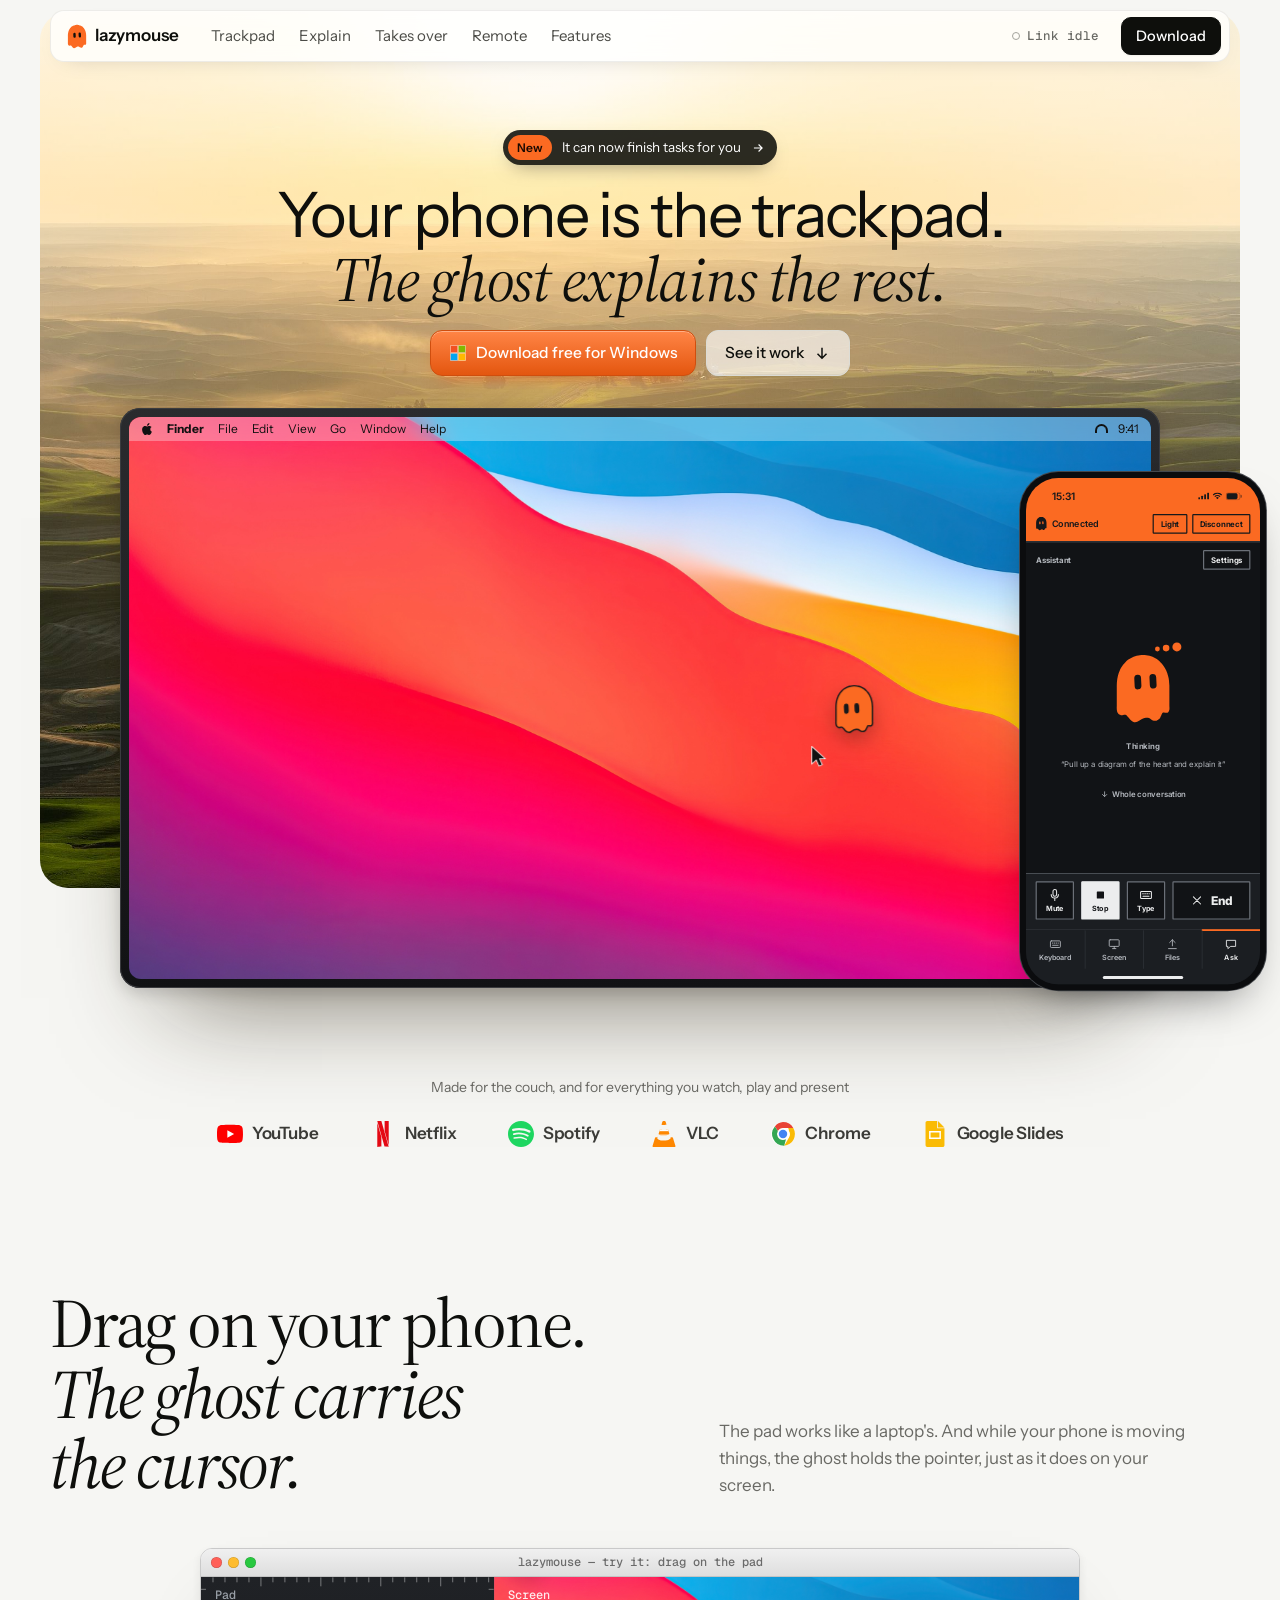
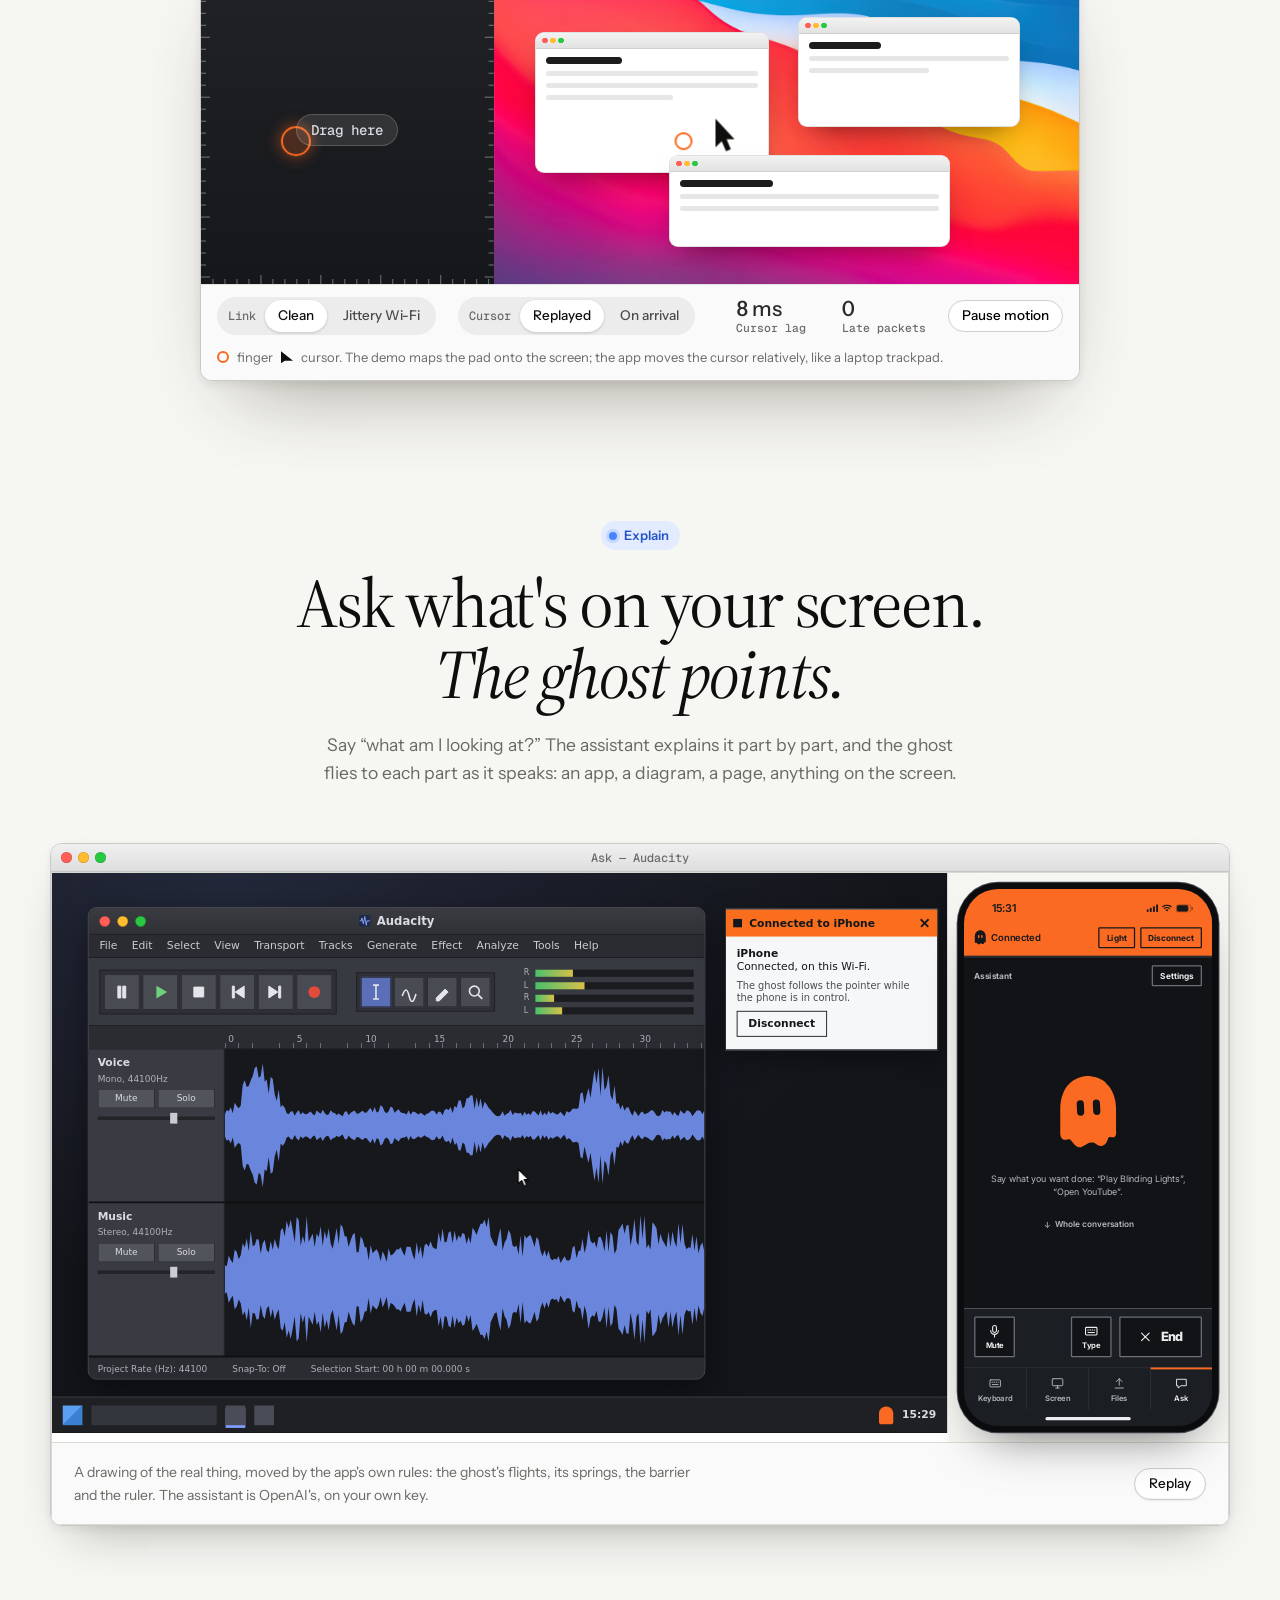
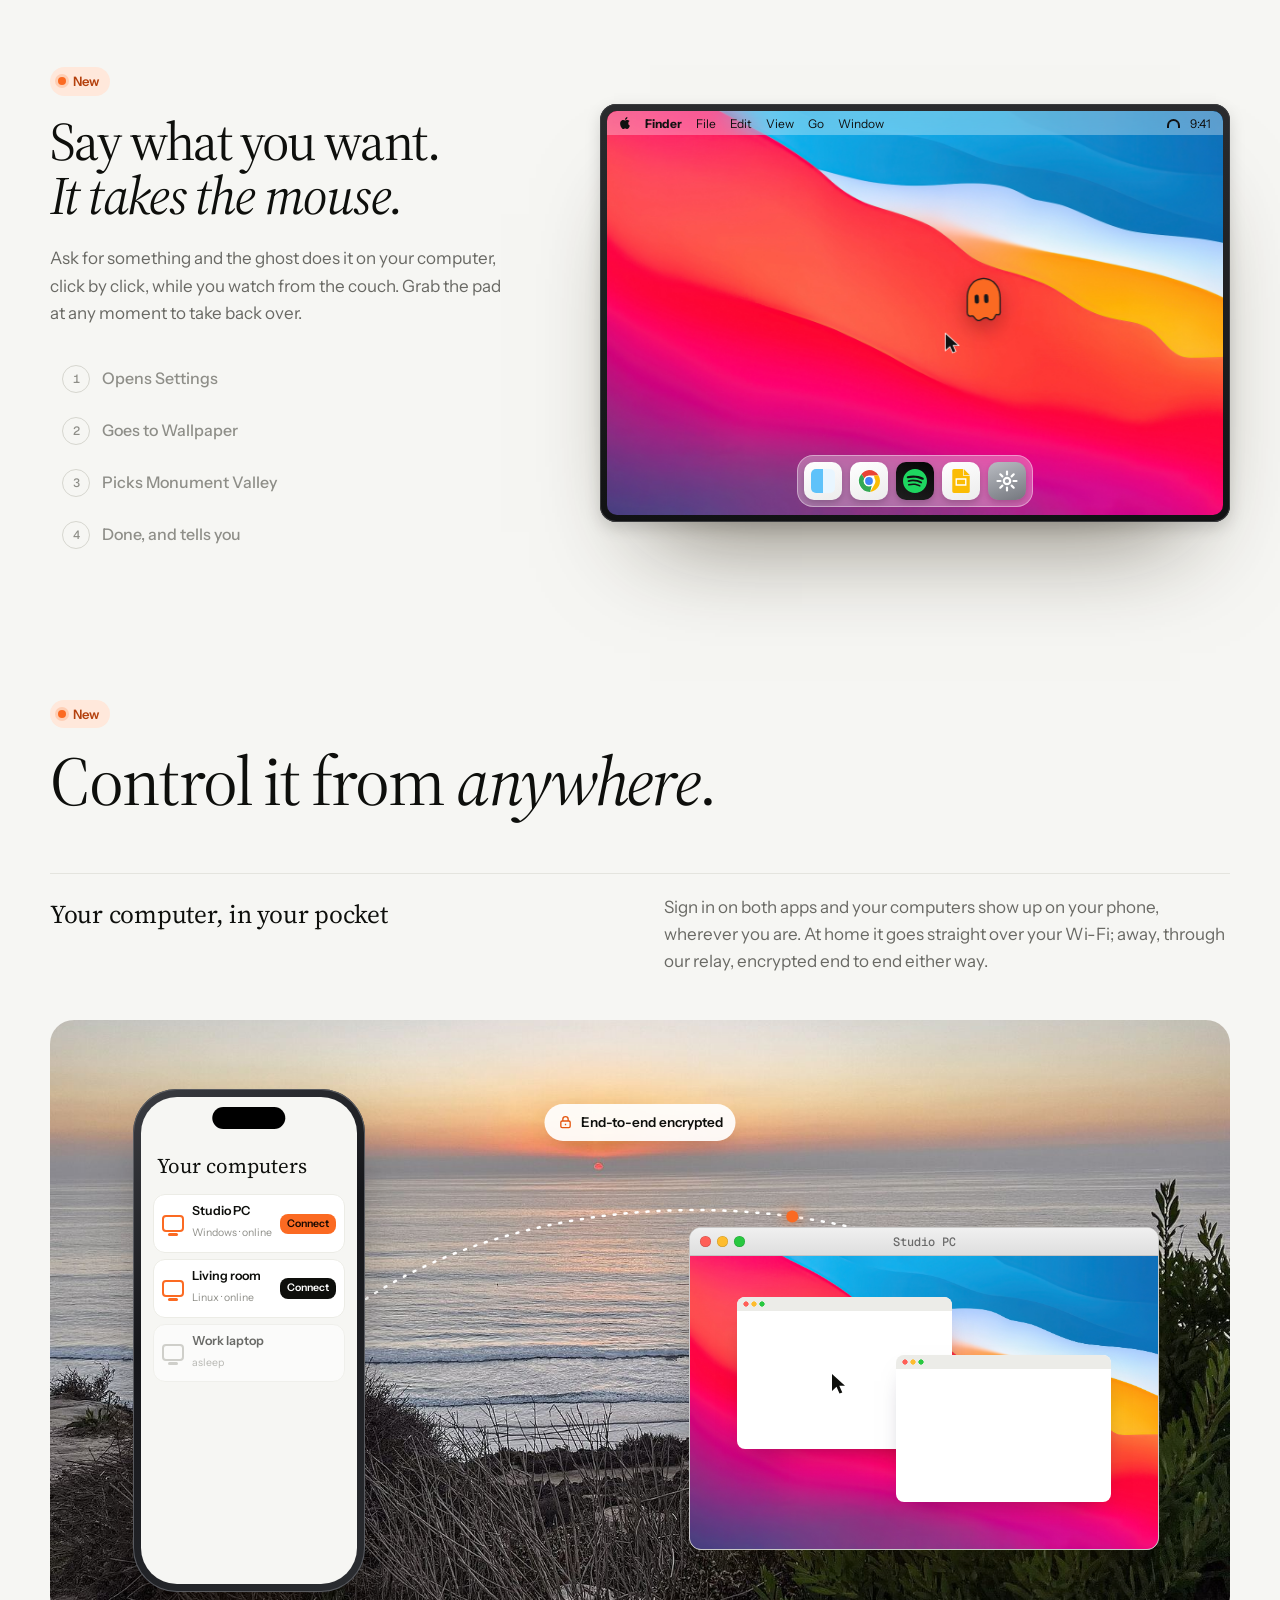
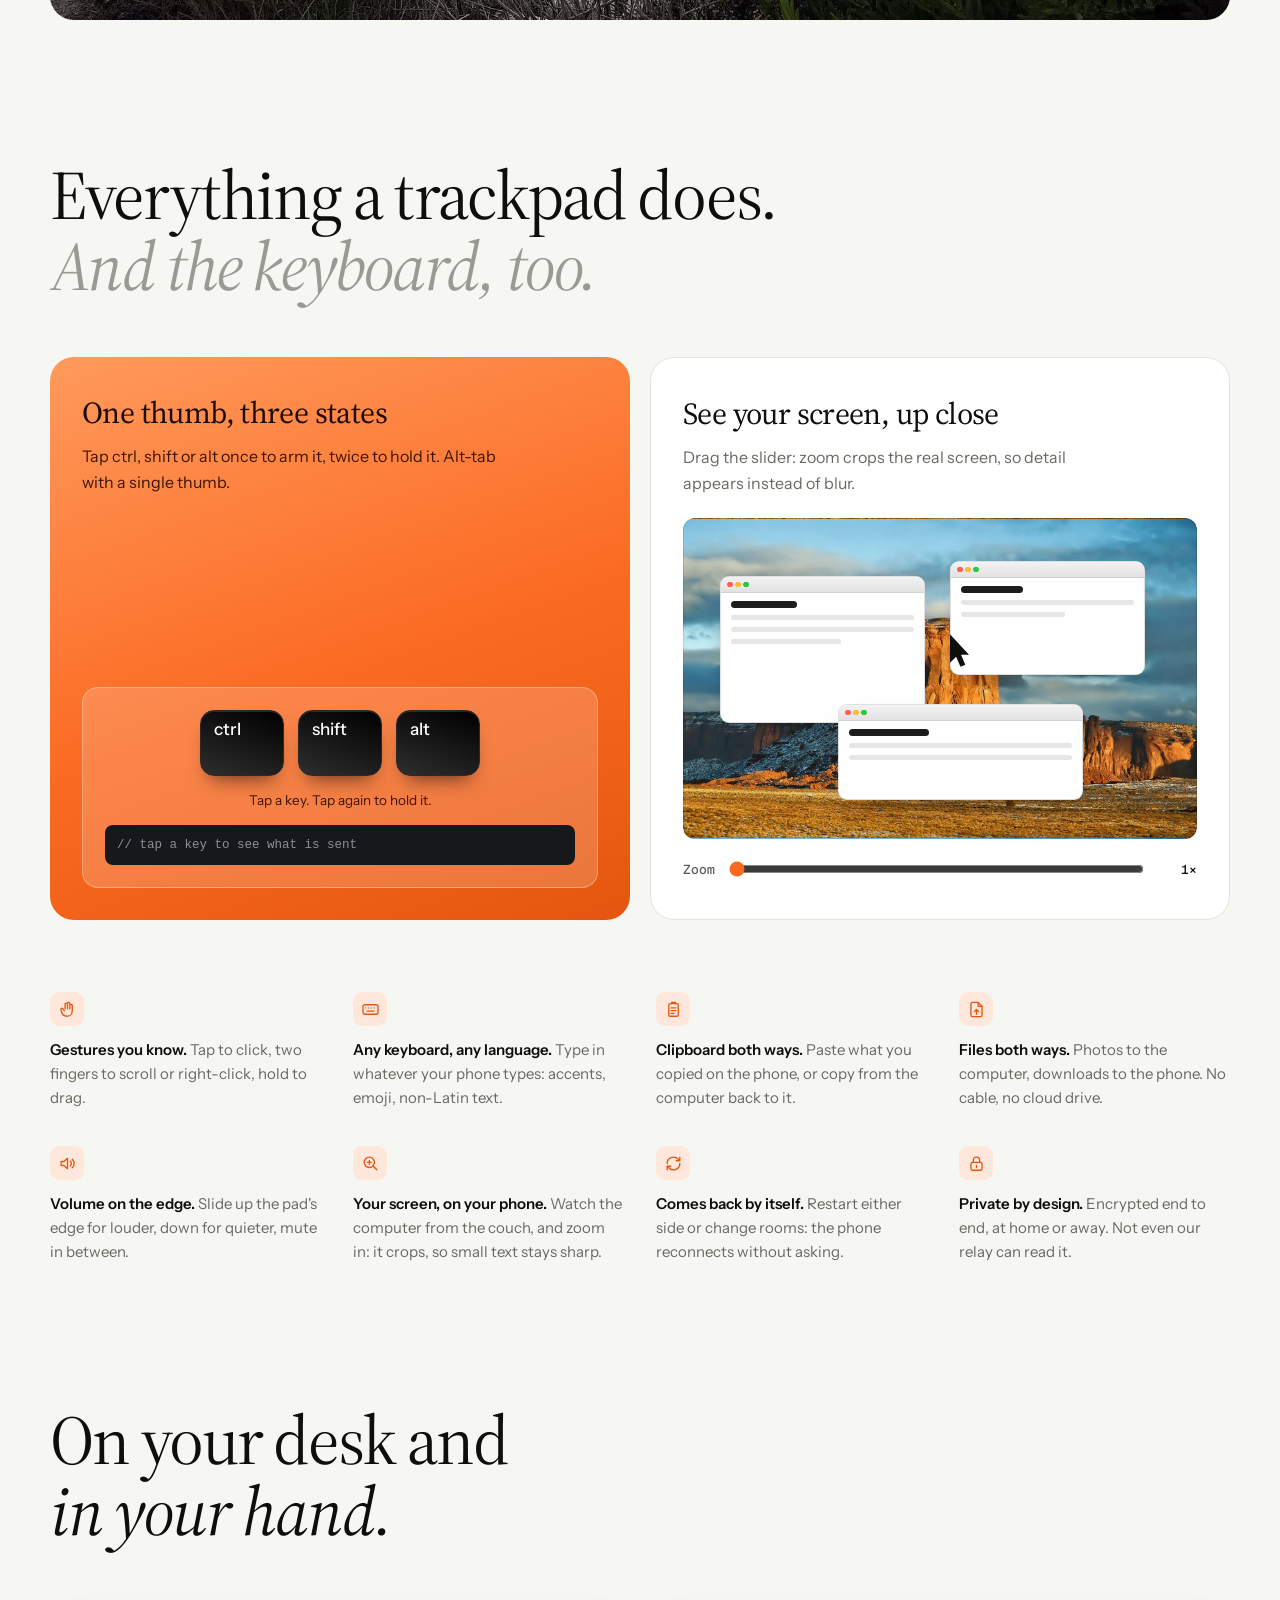
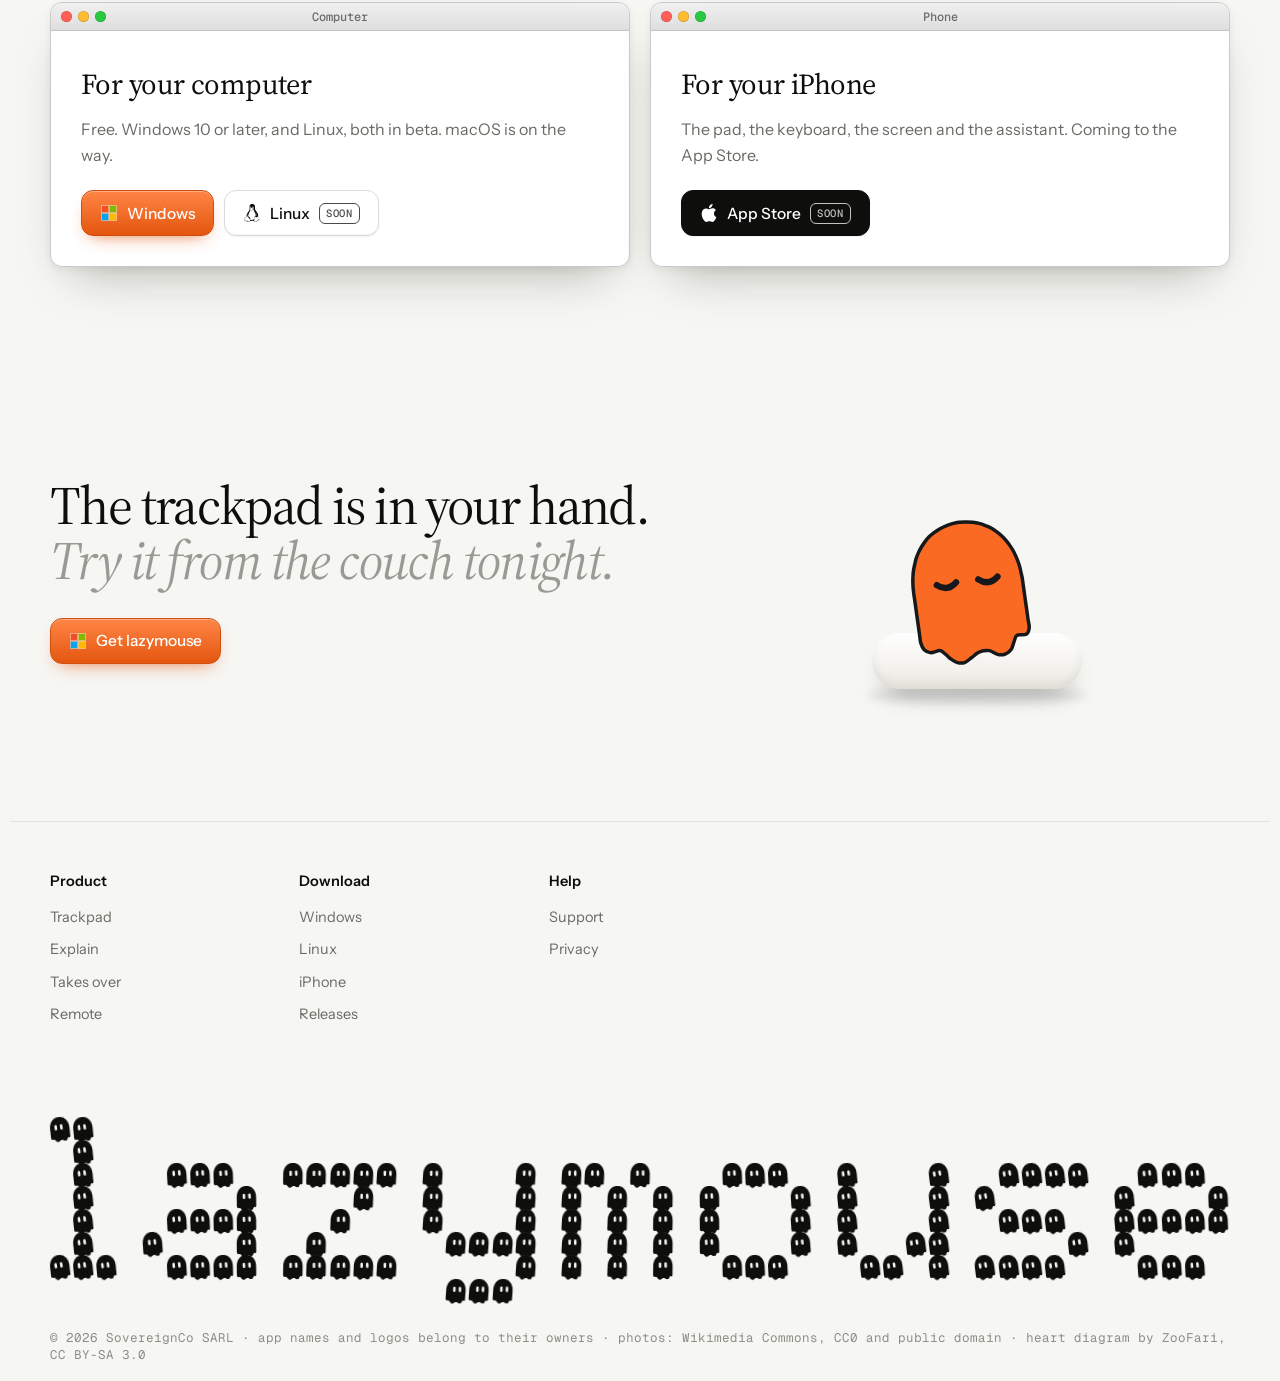
==== commit eac12188: "Old site: its last version before the redesign The local edits never pushed: the Linux support line," ====
--- a/index.html
+++ b/index.html
@@ -3,57 +3,110 @@
 <head>
   <meta charset="utf-8">
   <meta name="viewport" content="width=device-width, initial-scale=1">
-  <title>LazyMouse — your phone is the trackpad</title>
-  <meta name="description" content="Turn your phone into a trackpad for the computer on the same Wi-Fi, and ask it out loud: a ghost points at what you mean. Pair once. No cloud, no account.">
-  <meta name="theme-color" content="#ecedee" media="(prefers-color-scheme: light)">
-  <meta name="theme-color" content="#16181b" media="(prefers-color-scheme: dark)">
-  <script>try{var t=new URLSearchParams(location.search).get("theme");if(t==="light")document.documentElement.dataset.theme="light"}catch(e){}</script>
+  <title>lazymouse — your phone is the trackpad</title>
+  <meta name="description" content="Your phone becomes the trackpad and keyboard for your computer, and a ghost that explains what is on your screen and can finish tasks for you.">
+  <meta name="theme-color" content="#f6f6f3">
   <link rel="icon" href="assets/logo.svg" type="image/svg+xml">
   <link rel="preconnect" href="https://fonts.googleapis.com">
   <link rel="preconnect" href="https://fonts.gstatic.com" crossorigin>
-  <link rel="stylesheet" href="https://fonts.googleapis.com/css2?family=Barlow:wght@400;500;600&family=Barlow+Condensed:wght@600;700&display=swap">
+  <link rel="stylesheet" href="https://fonts.googleapis.com/css2?family=Instrument+Sans:wght@400..700&family=Source+Serif+4:ital,opsz,wght@0,8..60,300..600;1,8..60,300..600&family=Geist+Mono:wght@400;500&family=Inter:wght@400;500;600;700;800&family=Manrope:wght@700&display=swap">
   <link rel="stylesheet" href="styles.css">
 </head>
 <body id="top">
   <a class="skip" href="#main">Skip to content</a>
+  <template id="ghostTpl"><svg class="ghost-svg carry-ghost" viewBox="-86 -106 172 215" aria-hidden="true"><path class="g-body" d="M78.76 0.14C78.76 2.72 78.76 5.28 78.76 7.9C78.76 10.51 78.76 13.12 78.76 15.81C78.76 18.5 78.76 21.21 78.76 24.04C78.76 26.87 78.76 29.74 78.76 32.78C78.76 35.81 78.76 38.92 78.76 42.26C78.76 45.59 78.76 49.03 78.76 52.79C78.76 56.55 79.67 61.36 78.76 64.81C77.85 68.25 76.44 72.07 73.3 73.45C70.16 74.84 63.05 71.75 59.91 73.11C56.78 74.47 56.28 78.48 54.48 81.61C52.67 84.73 51.44 89.25 49.08 91.84C46.71 94.44 43.55 96.34 40.29 97.19C37.02 98.03 33.2 98.18 29.48 96.9C25.76 95.63 21.38 90.96 17.95 89.56C14.52 88.16 11.85 88.34 8.9 88.51C5.95 88.69 3.24 89.34 0.22 90.59C-2.79 91.84 -5.84 94.21 -9.19 96.01C-12.53 97.82 -16.39 100.74 -19.85 101.42C-23.32 102.11 -26.9 101.37 -30 100.12C-33.11 98.86 -35.91 96.26 -38.47 93.88C-41.04 91.49 -43.05 88.2 -45.4 85.79C-47.75 83.38 -49.17 80.24 -52.57 79.42C-55.97 78.6 -62.11 81.54 -65.8 80.86C-69.49 80.18 -72.66 78.03 -74.73 75.34C-76.8 72.65 -77.62 68.49 -78.22 64.73C-78.82 60.97 -78.3 56.53 -78.31 52.79C-78.33 49.04 -78.31 45.59 -78.31 42.26C-78.31 38.92 -78.31 35.81 -78.31 32.78C-78.31 29.74 -78.31 26.87 -78.31 24.04C-78.31 21.21 -78.31 18.5 -78.31 15.81C-78.31 13.12 -78.31 10.51 -78.31 7.9C-78.31 5.28 -78.31 2.72 -78.31 0.14C-78.31 -2.45 -78.35 -5.02 -78.31 -7.63C-78.26 -10.23 -78.21 -12.85 -78.04 -15.49C-77.87 -18.12 -77.62 -20.78 -77.27 -23.45C-76.92 -26.12 -76.47 -28.81 -75.92 -31.51C-75.38 -34.22 -74.8 -36.97 -74.01 -39.68C-73.21 -42.38 -72.19 -45.01 -71.17 -47.73C-70.16 -50.45 -69.2 -53.3 -67.92 -55.98C-66.64 -58.65 -65.1 -61.24 -63.47 -63.78C-61.84 -66.32 -60.06 -68.82 -58.14 -71.22C-56.21 -73.62 -54.15 -75.98 -51.93 -78.18C-49.71 -80.39 -47.36 -82.57 -44.83 -84.45C-42.3 -86.32 -39.54 -87.92 -36.74 -89.42C-33.95 -90.91 -31.03 -92.26 -28.06 -93.41C-25.08 -94.56 -22 -95.53 -18.9 -96.31C-15.79 -97.1 -12.61 -97.71 -9.42 -98.13C-6.23 -98.56 -2.99 -98.9 0.22 -98.87C3.44 -98.84 6.66 -98.36 9.85 -97.93C13.04 -97.5 16.24 -97.06 19.34 -96.29C22.44 -95.51 25.52 -94.48 28.46 -93.25C31.4 -92.02 34.22 -90.46 36.98 -88.91C39.74 -87.35 42.53 -85.85 45.02 -83.95C47.51 -82.05 49.73 -79.7 51.92 -77.49C54.11 -75.29 56.24 -73.06 58.15 -70.69C60.07 -68.32 61.83 -65.82 63.44 -63.29C65.04 -60.76 66.45 -58.11 67.77 -55.49C69.1 -52.87 70.35 -50.25 71.39 -47.58C72.44 -44.91 73.26 -42.15 74.04 -39.45C74.82 -36.75 75.5 -34.07 76.07 -31.39C76.65 -28.71 77.14 -26.04 77.48 -23.38C77.82 -20.72 77.9 -18.04 78.11 -15.41C78.32 -12.78 78.63 -10.21 78.74 -7.62C78.85 -5.03 78.76 -2.45 78.76 0.14Z"/><g class="g-eyes"><g class="g-blink"><path d="M-10.5 -11.5A10.5 10.5 0 0 1 0 -22L0 -22A10.5 10.5 0 0 1 10.5 -11.5L10.5 11.5A10.5 10.5 0 0 1 0 22L0 22A10.5 10.5 0 0 1 -10.5 11.5Z" transform="matrix(0.96 -0.08 0.05 0.99 -21.39 -9.01)"/><path d="M-10.5 -11.5A10.5 10.5 0 0 1 0 -22L0 -22A10.5 10.5 0 0 1 10.5 -11.5L10.5 11.5A10.5 10.5 0 0 1 0 22L0 22A10.5 10.5 0 0 1 -10.5 11.5Z" transform="matrix(0.96 -0.01 0.05 0.99 23.94 -11.23)"/></g></g></svg></template>
 
   <header class="strip" id="strip" data-state="idle">
-    <a class="brand" href="#top"><img src="assets/logo.svg" alt="" width="22" height="22"><span>LazyMouse</span></a>
+    <a class="brand" href="#top"><svg class="ghost-svg brand-ghost" viewBox="-86 -106 172 215" aria-hidden="true"><path class="g-body" d="M78.76 0.14C78.76 2.72 78.76 5.28 78.76 7.9C78.76 10.51 78.76 13.12 78.76 15.81C78.76 18.5 78.76 21.21 78.76 24.04C78.76 26.87 78.76 29.74 78.76 32.78C78.76 35.81 78.76 38.92 78.76 42.26C78.76 45.59 78.76 49.03 78.76 52.79C78.76 56.55 79.67 61.36 78.76 64.81C77.85 68.25 76.44 72.07 73.3 73.45C70.16 74.84 63.05 71.75 59.91 73.11C56.78 74.47 56.28 78.48 54.48 81.61C52.67 84.73 51.44 89.25 49.08 91.84C46.71 94.44 43.55 96.34 40.29 97.19C37.02 98.03 33.2 98.18 29.48 96.9C25.76 95.63 21.38 90.96 17.95 89.56C14.52 88.16 11.85 88.34 8.9 88.51C5.95 88.69 3.24 89.34 0.22 90.59C-2.79 91.84 -5.84 94.21 -9.19 96.01C-12.53 97.82 -16.39 100.74 -19.85 101.42C-23.32 102.11 -26.9 101.37 -30 100.12C-33.11 98.86 -35.91 96.26 -38.47 93.88C-41.04 91.49 -43.05 88.2 -45.4 85.79C-47.75 83.38 -49.17 80.24 -52.57 79.42C-55.97 78.6 -62.11 81.54 -65.8 80.86C-69.49 80.18 -72.66 78.03 -74.73 75.34C-76.8 72.65 -77.62 68.49 -78.22 64.73C-78.82 60.97 -78.3 56.53 -78.31 52.79C-78.33 49.04 -78.31 45.59 -78.31 42.26C-78.31 38.92 -78.31 35.81 -78.31 32.78C-78.31 29.74 -78.31 26.87 -78.31 24.04C-78.31 21.21 -78.31 18.5 -78.31 15.81C-78.31 13.12 -78.31 10.51 -78.31 7.9C-78.31 5.28 -78.31 2.72 -78.31 0.14C-78.31 -2.45 -78.35 -5.02 -78.31 -7.63C-78.26 -10.23 -78.21 -12.85 -78.04 -15.49C-77.87 -18.12 -77.62 -20.78 -77.27 -23.45C-76.92 -26.12 -76.47 -28.81 -75.92 -31.51C-75.38 -34.22 -74.8 -36.97 -74.01 -39.68C-73.21 -42.38 -72.19 -45.01 -71.17 -47.73C-70.16 -50.45 -69.2 -53.3 -67.92 -55.98C-66.64 -58.65 -65.1 -61.24 -63.47 -63.78C-61.84 -66.32 -60.06 -68.82 -58.14 -71.22C-56.21 -73.62 -54.15 -75.98 -51.93 -78.18C-49.71 -80.39 -47.36 -82.57 -44.83 -84.45C-42.3 -86.32 -39.54 -87.92 -36.74 -89.42C-33.95 -90.91 -31.03 -92.26 -28.06 -93.41C-25.08 -94.56 -22 -95.53 -18.9 -96.31C-15.79 -97.1 -12.61 -97.71 -9.42 -98.13C-6.23 -98.56 -2.99 -98.9 0.22 -98.87C3.44 -98.84 6.66 -98.36 9.85 -97.93C13.04 -97.5 16.24 -97.06 19.34 -96.29C22.44 -95.51 25.52 -94.48 28.46 -93.25C31.4 -92.02 34.22 -90.46 36.98 -88.91C39.74 -87.35 42.53 -85.85 45.02 -83.95C47.51 -82.05 49.73 -79.7 51.92 -77.49C54.11 -75.29 56.24 -73.06 58.15 -70.69C60.07 -68.32 61.83 -65.82 63.44 -63.29C65.04 -60.76 66.45 -58.11 67.77 -55.49C69.1 -52.87 70.35 -50.25 71.39 -47.58C72.44 -44.91 73.26 -42.15 74.04 -39.45C74.82 -36.75 75.5 -34.07 76.07 -31.39C76.65 -28.71 77.14 -26.04 77.48 -23.38C77.82 -20.72 77.9 -18.04 78.11 -15.41C78.32 -12.78 78.63 -10.21 78.74 -7.62C78.85 -5.03 78.76 -2.45 78.76 0.14Z"/><g class="g-eyes"><g class="g-blink"><path d="M-10.5 -11.5A10.5 10.5 0 0 1 0 -22L0 -22A10.5 10.5 0 0 1 10.5 -11.5L10.5 11.5A10.5 10.5 0 0 1 0 22L0 22A10.5 10.5 0 0 1 -10.5 11.5Z" transform="matrix(0.96 -0.08 0.05 0.99 -21.39 -9.01)"/><path d="M-10.5 -11.5A10.5 10.5 0 0 1 0 -22L0 -22A10.5 10.5 0 0 1 10.5 -11.5L10.5 11.5A10.5 10.5 0 0 1 0 22L0 22A10.5 10.5 0 0 1 -10.5 11.5Z" transform="matrix(0.96 -0.01 0.05 0.99 23.94 -11.23)"/></g></g></svg><span>lazymouse</span></a>
     <nav aria-label="Sections">
-      <a href="#gestures">Gestures</a>
-      <a href="#ask">Ask</a>
-      <a href="#pairing">Pairing</a>
-      <a href="#smooth">Smoothness</a>
-      <a href="#install" class="nav-install">Install</a>
-      <a href="support.html" class="nav-support">Support</a>
+      <a href="#drag">Trackpad</a>
+      <a href="#ask">Explain</a>
+      <a href="#takeover">Takes over</a>
+      <a href="#remote">Remote</a>
+      <a href="#more">Features</a>
     </nav>
-    <span class="state" role="status" aria-live="off">
-      <svg class="marker" viewBox="0 0 12 12" width="12" height="12" aria-hidden="true">
-        <rect class="m-ring" x="1.5" y="1.5" width="9" height="9" fill="none" stroke="currentColor" stroke-width="1.5"/>
-        <rect class="m-fill" x="1.5" y="1.5" width="9" height="9" fill="currentColor"/>
-      </svg>
-      <span id="stateText">Link idle</span>
-    </span>
+    <span class="state" role="status" aria-live="off"><i class="dot"></i><span id="stateText">Link idle</span></span>
+    <a class="btn dark small" href="#download">Download</a>
   </header>
 
   <main id="main">
-    <!-- HERO -->
-    <section class="hero wrap" aria-labelledby="h-hero">
-      <div class="hero-head">
-        <h1 id="h-hero">
-          <span class="line"><span class="line-in">The trackpad</span></span>
-          <span class="line"><span class="line-in">is in your hand.</span></span>
-        </h1>
+    <!-- Hero: the photo, the line, and the ghost explaining a heart on a computer's screen. -->
+    <section class="hero" aria-labelledby="h-hero">
+      <div class="sky" aria-hidden="true"></div>
+      <div class="hero-in">
+        <a class="news" href="#takeover"><span class="new">New</span>It can now finish tasks for you<svg viewBox="0 0 24 24" aria-hidden="true"><path d="M5 12h13M13 6l6 6-6 6"/></svg></a>
+        <h1 id="h-hero"><span class="line"><span class="line-in">Your phone is the trackpad.</span></span><span class="line"><span class="line-in"><em>The ghost explains the rest.</em></span></span></h1>
         <div class="hero-side">
-          <p class="lede">Pair your iPhone once. The cursor goes where you throw it, over your own Wi-Fi. Say what you want and a ghost points at it. Free, with no account and nothing through our servers.</p>
-          <p class="actions">
-            <a class="btn primary" href="#install">Install it, free</a>
-            <a class="btn" href="#ask">Watch the ghost point</a>
-          </p>
-        </div>
-      </div>
-
-      <figure class="rig" id="rig">
+          <div class="cta">
+            <a class="btn primary" data-dl="windows" data-soon="Windows download: coming soon" href="#download"><svg viewBox="0 0 24 24" aria-hidden="true"><path fill="#f25022" d="M2 2h9.5v9.5H2z"/><path fill="#7fba00" d="M12.5 2H22v9.5h-9.5z"/><path fill="#00a4ef" d="M2 12.5h9.5V22H2z"/><path fill="#ffb900" d="M12.5 12.5H22V22h-9.5z"/></svg><span>Download free for Windows</span><span class="tag">soon</span></a>
+            <a class="btn ghostly" href="#drag"><span>See it work</span><svg viewBox="0 0 24 24" aria-hidden="true"><path d="M12 5v13M6 13l6 6 6-6"/></svg></a>
+          </div>
+        </div>
+      </div>
+      <div class="hero-screen">
+        <div class="monitor">
+          <div class="os-desk stage" id="explain" style="--wp:url(assets/wallpapers/gold.jpg)">
+            <div class="mini-mb"><span class="apple"><svg viewBox="0 0 24 24" aria-hidden="true"><path d="M12.152 6.896c-.948 0-2.415-1.078-3.96-1.04-2.04.027-3.91 1.183-4.961 3.014-2.117 3.675-.546 9.103 1.519 12.09 1.013 1.454 2.208 3.09 3.792 3.039 1.52-.065 2.09-.987 3.935-.987 1.831 0 2.35.987 3.96.948 1.637-.026 2.676-1.48 3.676-2.948 1.156-1.688 1.636-3.325 1.662-3.415-.039-.013-3.182-1.221-3.22-4.857-.026-3.04 2.48-4.494 2.597-4.559-1.429-2.09-3.623-2.324-4.39-2.376-2-.156-3.675 1.09-4.61 1.09zM15.53 3.83c.843-1.012 1.4-2.427 1.245-3.83-1.207.052-2.662.805-3.532 1.818-.78.896-1.454 2.338-1.273 3.714 1.338.104 2.715-.688 3.559-1.701"/></svg></span><b>Finder</b><span>File</span><span>Edit</span><span>View</span><span>Go</span><span>Window</span><span>Help</span><span class="mb-r"><i class="mb-wifi"></i><span class="clk">9:41</span></span></div>
+            <div class="stk" id="stk">
+              <div class="stk-bar"><div class="stk-title">Heart diagram</div><div class="stk-tools"><i><svg viewBox="0 0 24 24"><path d="M12 4v11M7 10l5 5 5-5M5 20h14"/></svg></i><i><svg viewBox="0 0 24 24"><path d="M4 9V4h5M20 9V4h-5M4 15v5h5M20 15v5h-5"/></svg></i><i><svg viewBox="0 0 24 24"><path d="M6 6l12 12M18 6L6 18"/></svg></i></div></div>
+              <div class="stk-paper"><img id="stkPic" src="assets/pictures/heart-diagram-en.png" alt="A labelled diagram of the human heart" width="960" height="756"></div>
+              <svg class="stk-marks" id="stkMarks"></svg>
+            </div>
+          </div>
+        </div>
+        <div class="hero-phone"><div class="ph-hold"><div class="ph ap" id="heroPhone" aria-hidden="true">
+  <div class="ap-top">
+    <div class="ap-status"><b>15:31</b><span class="ap-icons"><svg class="ic-sig" viewBox="0 0 18 12"><rect x="0" y="8" width="3" height="4" rx="1"/><rect x="5" y="5.5" width="3" height="6.5" rx="1"/><rect x="10" y="3" width="3" height="9" rx="1"/><rect x="15" y="0" width="3" height="12" rx="1"/></svg><svg class="ic-wifi" viewBox="0 0 16 12"><path d="M8 11.5 5.6 9a3.4 3.4 0 0 1 4.8 0zM2.9 6.3a7.2 7.2 0 0 1 10.2 0l-1.4 1.4a5.2 5.2 0 0 0-7.4 0zM.2 3.6a11 11 0 0 1 15.6 0l-1.4 1.4a9 9 0 0 0-12.8 0z"/></svg><svg class="ic-bat" viewBox="0 0 27 13"><rect x=".5" y=".5" width="23" height="12" rx="3.5" fill="none" stroke-opacity=".45"/><rect x="2" y="2" width="17" height="9" rx="2"/><path d="M25 4.5v4a2 2 0 0 0 0-4z" opacity=".45"/></svg></span></div>
+    <div class="ap-strip"><span class="ap-who"><svg class="ap-mini" viewBox="-86 -106 172 215"><path class="gb" d="M78.76 0.14C78.76 2.72 78.76 5.28 78.76 7.9C78.76 10.51 78.76 13.12 78.76 15.81C78.76 18.5 78.76 21.21 78.76 24.04C78.76 26.87 78.76 29.74 78.76 32.78C78.76 35.81 78.76 38.92 78.76 42.26C78.76 45.59 78.76 49.03 78.76 52.79C78.76 56.55 79.67 61.36 78.76 64.81C77.85 68.25 76.44 72.07 73.3 73.45C70.16 74.84 63.05 71.75 59.91 73.11C56.78 74.47 56.28 78.48 54.48 81.61C52.67 84.73 51.44 89.25 49.08 91.84C46.71 94.44 43.55 96.34 40.29 97.19C37.02 98.03 33.2 98.18 29.48 96.9C25.76 95.63 21.38 90.96 17.95 89.56C14.52 88.16 11.85 88.34 8.9 88.51C5.95 88.69 3.24 89.34 0.22 90.59C-2.79 91.84 -5.84 94.21 -9.19 96.01C-12.53 97.82 -16.39 100.74 -19.85 101.42C-23.32 102.11 -26.9 101.37 -30 100.12C-33.11 98.86 -35.91 96.26 -38.47 93.88C-41.04 91.49 -43.05 88.2 -45.4 85.79C-47.75 83.38 -49.17 80.24 -52.57 79.42C-55.97 78.6 -62.11 81.54 -65.8 80.86C-69.49 80.18 -72.66 78.03 -74.73 75.34C-76.8 72.65 -77.62 68.49 -78.22 64.73C-78.82 60.97 -78.3 56.53 -78.31 52.79C-78.33 49.04 -78.31 45.59 -78.31 42.26C-78.31 38.92 -78.31 35.81 -78.31 32.78C-78.31 29.74 -78.31 26.87 -78.31 24.04C-78.31 21.21 -78.31 18.5 -78.31 15.81C-78.31 13.12 -78.31 10.51 -78.31 7.9C-78.31 5.28 -78.31 2.72 -78.31 0.14C-78.31 -2.45 -78.35 -5.02 -78.31 -7.63C-78.26 -10.23 -78.21 -12.85 -78.04 -15.49C-77.87 -18.12 -77.62 -20.78 -77.27 -23.45C-76.92 -26.12 -76.47 -28.81 -75.92 -31.51C-75.38 -34.22 -74.8 -36.97 -74.01 -39.68C-73.21 -42.38 -72.19 -45.01 -71.17 -47.73C-70.16 -50.45 -69.2 -53.3 -67.92 -55.98C-66.64 -58.65 -65.1 -61.24 -63.47 -63.78C-61.84 -66.32 -60.06 -68.82 -58.14 -71.22C-56.21 -73.62 -54.15 -75.98 -51.93 -78.18C-49.71 -80.39 -47.36 -82.57 -44.83 -84.45C-42.3 -86.32 -39.54 -87.92 -36.74 -89.42C-33.95 -90.91 -31.03 -92.26 -28.06 -93.41C-25.08 -94.56 -22 -95.53 -18.9 -96.31C-15.79 -97.1 -12.61 -97.71 -9.42 -98.13C-6.23 -98.56 -2.99 -98.9 0.22 -98.87C3.44 -98.84 6.66 -98.36 9.85 -97.93C13.04 -97.5 16.24 -97.06 19.34 -96.29C22.44 -95.51 25.52 -94.48 28.46 -93.25C31.4 -92.02 34.22 -90.46 36.98 -88.91C39.74 -87.35 42.53 -85.85 45.02 -83.95C47.51 -82.05 49.73 -79.7 51.92 -77.49C54.11 -75.29 56.24 -73.06 58.15 -70.69C60.07 -68.32 61.83 -65.82 63.44 -63.29C65.04 -60.76 66.45 -58.11 67.77 -55.49C69.1 -52.87 70.35 -50.25 71.39 -47.58C72.44 -44.91 73.26 -42.15 74.04 -39.45C74.82 -36.75 75.5 -34.07 76.07 -31.39C76.65 -28.71 77.14 -26.04 77.48 -23.38C77.82 -20.72 77.9 -18.04 78.11 -15.41C78.32 -12.78 78.63 -10.21 78.74 -7.62C78.85 -5.03 78.76 -2.45 78.76 0.14Z"/><g class="ge"><path d="M-10.5 -11.5A10.5 10.5 0 0 1 0 -22L0 -22A10.5 10.5 0 0 1 10.5 -11.5L10.5 11.5A10.5 10.5 0 0 1 0 22L0 22A10.5 10.5 0 0 1 -10.5 11.5Z" transform="matrix(0.96 -0.08 0.05 0.99 -21.39 -9.01)"/><path d="M-10.5 -11.5A10.5 10.5 0 0 1 0 -22L0 -22A10.5 10.5 0 0 1 10.5 -11.5L10.5 11.5A10.5 10.5 0 0 1 0 22L0 22A10.5 10.5 0 0 1 -10.5 11.5Z" transform="matrix(0.96 -0.01 0.05 0.99 23.94 -11.23)"/></g></svg><span>Connected</span></span><span class="ap-ctl">Light</span><span class="ap-ctl">Disconnect</span></div>
+  </div>
+  <div class="ap-head"><span>Assistant</span><span class="ap-ctl dim">Settings</span></div>
+  <div class="ap-focus">
+    <div class="ap-ghost" data-v="idle"><i class="ring o" style="--i:0"></i><i class="ring o" style="--i:1"></i><i class="ring o" style="--i:2"></i><i class="ring in" style="--i:0"></i><i class="ring in" style="--i:1"></i><i class="ring in" style="--i:2"></i><svg class="ap-big" viewBox="-86 -106 172 215"><path class="gb" d="M78.76 0.14C78.76 2.72 78.76 5.28 78.76 7.9C78.76 10.51 78.76 13.12 78.76 15.81C78.76 18.5 78.76 21.21 78.76 24.04C78.76 26.87 78.76 29.74 78.76 32.78C78.76 35.81 78.76 38.92 78.76 42.26C78.76 45.59 78.76 49.03 78.76 52.79C78.76 56.55 79.67 61.36 78.76 64.81C77.85 68.25 76.44 72.07 73.3 73.45C70.16 74.84 63.05 71.75 59.91 73.11C56.78 74.47 56.28 78.48 54.48 81.61C52.67 84.73 51.44 89.25 49.08 91.84C46.71 94.44 43.55 96.34 40.29 97.19C37.02 98.03 33.2 98.18 29.48 96.9C25.76 95.63 21.38 90.96 17.95 89.56C14.52 88.16 11.85 88.34 8.9 88.51C5.95 88.69 3.24 89.34 0.22 90.59C-2.79 91.84 -5.84 94.21 -9.19 96.01C-12.53 97.82 -16.39 100.74 -19.85 101.42C-23.32 102.11 -26.9 101.37 -30 100.12C-33.11 98.86 -35.91 96.26 -38.47 93.88C-41.04 91.49 -43.05 88.2 -45.4 85.79C-47.75 83.38 -49.17 80.24 -52.57 79.42C-55.97 78.6 -62.11 81.54 -65.8 80.86C-69.49 80.18 -72.66 78.03 -74.73 75.34C-76.8 72.65 -77.62 68.49 -78.22 64.73C-78.82 60.97 -78.3 56.53 -78.31 52.79C-78.33 49.04 -78.31 45.59 -78.31 42.26C-78.31 38.92 -78.31 35.81 -78.31 32.78C-78.31 29.74 -78.31 26.87 -78.31 24.04C-78.31 21.21 -78.31 18.5 -78.31 15.81C-78.31 13.12 -78.31 10.51 -78.31 7.9C-78.31 5.28 -78.31 2.72 -78.31 0.14C-78.31 -2.45 -78.35 -5.02 -78.31 -7.63C-78.26 -10.23 -78.21 -12.85 -78.04 -15.49C-77.87 -18.12 -77.62 -20.78 -77.27 -23.45C-76.92 -26.12 -76.47 -28.81 -75.92 -31.51C-75.38 -34.22 -74.8 -36.97 -74.01 -39.68C-73.21 -42.38 -72.19 -45.01 -71.17 -47.73C-70.16 -50.45 -69.2 -53.3 -67.92 -55.98C-66.64 -58.65 -65.1 -61.24 -63.47 -63.78C-61.84 -66.32 -60.06 -68.82 -58.14 -71.22C-56.21 -73.62 -54.15 -75.98 -51.93 -78.18C-49.71 -80.39 -47.36 -82.57 -44.83 -84.45C-42.3 -86.32 -39.54 -87.92 -36.74 -89.42C-33.95 -90.91 -31.03 -92.26 -28.06 -93.41C-25.08 -94.56 -22 -95.53 -18.9 -96.31C-15.79 -97.1 -12.61 -97.71 -9.42 -98.13C-6.23 -98.56 -2.99 -98.9 0.22 -98.87C3.44 -98.84 6.66 -98.36 9.85 -97.93C13.04 -97.5 16.24 -97.06 19.34 -96.29C22.44 -95.51 25.52 -94.48 28.46 -93.25C31.4 -92.02 34.22 -90.46 36.98 -88.91C39.74 -87.35 42.53 -85.85 45.02 -83.95C47.51 -82.05 49.73 -79.7 51.92 -77.49C54.11 -75.29 56.24 -73.06 58.15 -70.69C60.07 -68.32 61.83 -65.82 63.44 -63.29C65.04 -60.76 66.45 -58.11 67.77 -55.49C69.1 -52.87 70.35 -50.25 71.39 -47.58C72.44 -44.91 73.26 -42.15 74.04 -39.45C74.82 -36.75 75.5 -34.07 76.07 -31.39C76.65 -28.71 77.14 -26.04 77.48 -23.38C77.82 -20.72 77.9 -18.04 78.11 -15.41C78.32 -12.78 78.63 -10.21 78.74 -7.62C78.85 -5.03 78.76 -2.45 78.76 0.14Z"/><g class="ge"><path d="M-10.5 -11.5A10.5 10.5 0 0 1 0 -22L0 -22A10.5 10.5 0 0 1 10.5 -11.5L10.5 11.5A10.5 10.5 0 0 1 0 22L0 22A10.5 10.5 0 0 1 -10.5 11.5Z" transform="matrix(0.96 -0.08 0.05 0.99 -21.39 -9.01)"/><path d="M-10.5 -11.5A10.5 10.5 0 0 1 0 -22L0 -22A10.5 10.5 0 0 1 10.5 -11.5L10.5 11.5A10.5 10.5 0 0 1 0 22L0 22A10.5 10.5 0 0 1 -10.5 11.5Z" transform="matrix(0.96 -0.01 0.05 0.99 23.94 -11.23)"/></g></svg><span class="dots"><i></i><i></i><i></i></span></div>
+    <p class="ap-word" hidden></p>
+    <div class="ap-caps">
+      <p class="ap-hint">Say what you want done: “Play Blinding Lights”, “Open YouTube”.</p>
+      <p class="ap-you" hidden></p>
+      <div class="ap-acts"></div>
+      <p class="ap-reply" hidden></p>
+    </div>
+    <p class="ap-all"><svg viewBox="0 0 24 24"><path d="M12 5v13M6 12l6 6 6-6"/></svg><span>Whole conversation</span></p>
+  </div>
+  <div class="ap-dock"><div class="ap-row">
+    <span class="ap-sq"><svg viewBox="0 0 24 24"><rect x="9" y="3" width="6" height="11" rx="3"/><path d="M6 11a6 6 0 0 0 12 0M12 17v4"/></svg><b>Mute</b></span>
+    <span class="ap-slot"><span class="ap-sq ap-stop primary"><svg viewBox="0 0 24 24"><rect x="6" y="6" width="12" height="12" rx="1" class="fill"/></svg><b>Stop</b></span></span>
+    <span class="ap-sq"><svg viewBox="0 0 24 24"><rect x="3" y="6" width="18" height="12" rx="1.5"/><path d="M6.5 10h1M10 10h1M13.5 10h1M17 10h.5M7 14h10"/></svg><b>Type</b></span>
+    <span class="ap-bar"><svg viewBox="0 0 24 24"><path d="M6 6l12 12M18 6L6 18"/></svg><b>End</b></span>
+  </div></div>
+  <div class="ap-tabs"><span><svg viewBox="0 0 24 24"><rect x="3" y="6" width="18" height="12" rx="1.5"/><path d="M6.5 10h1M10 10h1M13.5 10h1M17 10h.5M7 14h10"/></svg><b>Keyboard</b></span><span><svg viewBox="0 0 24 24"><rect x="3" y="4" width="18" height="12" rx="1.5"/><path d="M9 20h6M12 16v4"/></svg><b>Screen</b></span><span><svg viewBox="0 0 24 24"><path d="M12 15V4M7 9l5-5 5 5M5 20h14"/></svg><b>Files</b></span><span class="on"><svg viewBox="0 0 24 24"><path d="M4 5h16v11H11l-5 4v-4H4z"/></svg><b>Ask</b></span></div>
+  <i class="ap-home"></i>
+</div></div></div>
+      </div>
+    </section>
+
+    <!-- Granola's row: the apps you drive from the couch. -->
+    <section class="apps" aria-label="Works with the apps you use">
+      <p>Made for the couch, and for everything you watch, play and present</p>
+      <ul>
+          <li><span class="app-ico"><svg viewBox="0 0 24 24"><rect x="5" y="7" width="14" height="10" fill="#fff"/><path fill="#FF0000" d="M23.498 6.186a3.016 3.016 0 0 0-2.122-2.136C19.505 3.545 12 3.545 12 3.545s-7.505 0-9.377.505A3.017 3.017 0 0 0 .502 6.186C0 8.07 0 12 0 12s0 3.93.502 5.814a3.016 3.016 0 0 0 2.122 2.136c1.871.505 9.376.505 9.376.505s7.505 0 9.377-.505a3.015 3.015 0 0 0 2.122-2.136C24 15.93 24 12 24 12s0-3.93-.502-5.814zM9.545 15.568V8.432L15.818 12l-6.273 3.568z"/></svg></span>YouTube</li>
+          <li><span class="app-ico"><svg viewBox="0 0 24 24"><g transform="translate(2.4 0) scale(0.8 1)"><path fill="#E50914" d="m5.398 0 8.348 23.602c2.346.059 4.856.398 4.856.398L10.113 0H5.398zm8.489 0v9.172l4.715 13.33V0h-4.715zM5.398 1.5V24c1.873-.225 2.81-.312 4.715-.398V14.83L5.398 1.5z"/></g></svg></span>Netflix</li>
+          <li><span class="app-ico"><svg viewBox="0 0 24 24"><path fill="#1ED760" d="M12 0C5.4 0 0 5.4 0 12s5.4 12 12 12 12-5.4 12-12S18.66 0 12 0zm5.521 17.34c-.24.359-.66.48-1.021.24-2.82-1.74-6.36-2.101-10.561-1.141-.418.122-.779-.179-.899-.539-.12-.421.18-.78.54-.9 4.56-1.021 8.52-.6 11.64 1.32.42.18.479.659.301 1.02zm1.44-3.3c-.301.42-.841.6-1.262.3-3.239-1.98-8.159-2.58-11.939-1.38-.479.12-1.02-.12-1.14-.6-.12-.48.12-1.021.6-1.141C9.6 9.9 15 10.561 18.72 12.84c.361.181.54.78.241 1.2zm.12-3.36C15.24 8.4 8.82 8.16 5.16 9.301c-.6.179-1.2-.181-1.38-.721-.18-.601.18-1.2.72-1.381 4.26-1.26 11.28-1.02 15.721 1.621.539.3.719 1.02.419 1.56-.299.421-1.02.599-1.559.3z"/></svg></span>Spotify</li>
+          <li><span class="app-ico"><svg viewBox="0 0 24 24"><defs><clipPath id="vlc"><path d="M12.0319 0c-.8823 0-1.0545.136-1.0545.136-.1738.056-.3556.255-.4105.43L9.683 3.3808c.4729.1729 1.3222.4266 2.2337.4266 1.0987 0 2.017-.3494 2.3763-.5075L13.4352.566c-.055-.1755-.237-.3707-.4067-.4374 0 0-.1142-.1286-.9966-.1286zm3.5645 7.455c-.3601.34-1.3276.9373-3.6797.9373-2.2929 0-3.189-.5678-3.5213-.9113l-1.3887 4.4227c.2272.3614 1.2539 1.5594 4.8847 1.5594 3.7569 0 4.8539-1.3467 5.0649-1.6737zm-8.5897 4.4487l-1.0025 3.1922H4.3428c-.2486 0-.5097.1932-.5826.4315l-2.334 7.6317a.3962.3962 0 0 0-.0169.1537c-.0008.0053-.002.0099-.002.016 0 .0839.0233.226.0233.226.0322.2456.2612.4452.5098.4452h20.1192c.2487 0 .4768-.1994.5098-.4453 0 0 .0234-.142.0234-.226a.0245.0245 0 0 0-.0025-.01.3201.3201 0 0 0 .0024-.0313.4096.4096 0 0 0-.019-.1282l-2.3339-7.6318c-.0729-.2383-.334-.4314-.5826-.4314h-1.6636l.2005.6391c-.2407.4854-1.4886 2.38-6.3027 2.38-4.6003 0-5.8288-1.73-6.1107-2.3072z"/></clipPath></defs><path fill="#FF8800" d="M12.0319 0c-.8823 0-1.0545.136-1.0545.136-.1738.056-.3556.255-.4105.43L9.683 3.3808c.4729.1729 1.3222.4266 2.2337.4266 1.0987 0 2.017-.3494 2.3763-.5075L13.4352.566c-.055-.1755-.237-.3707-.4067-.4374 0 0-.1142-.1286-.9966-.1286zm3.5645 7.455c-.3601.34-1.3276.9373-3.6797.9373-2.2929 0-3.189-.5678-3.5213-.9113l-1.3887 4.4227c.2272.3614 1.2539 1.5594 4.8847 1.5594 3.7569 0 4.8539-1.3467 5.0649-1.6737zm-8.5897 4.4487l-1.0025 3.1922H4.3428c-.2486 0-.5097.1932-.5826.4315l-2.334 7.6317a.3962.3962 0 0 0-.0169.1537c-.0008.0053-.002.0099-.002.016 0 .0839.0233.226.0233.226.0322.2456.2612.4452.5098.4452h20.1192c.2487 0 .4768-.1994.5098-.4453 0 0 .0234-.142.0234-.226a.0245.0245 0 0 0-.0025-.01.3201.3201 0 0 0 .0024-.0313.4096.4096 0 0 0-.019-.1282l-2.3339-7.6318c-.0729-.2383-.334-.4314-.5826-.4314h-1.6636l.2005.6391c-.2407.4854-1.4886 2.38-6.3027 2.38-4.6003 0-5.8288-1.73-6.1107-2.3072z"/><g clip-path="url(#vlc)"><rect y="7.2" width="24" height="2.2" fill="#fff"/><rect y="12.6" width="24" height="2.2" fill="#fff"/></g></svg></span>VLC</li>
+          <li><span class="app-ico"><svg viewBox="0 0 48 48"><circle cx="24" cy="24" r="22" fill="#fff"/><path d="M24 2a22 22 0 0 1 19.05 11H24a11 11 0 0 0-9.53 5.5L8.95 9.95A22 22 0 0 1 24 2z" fill="#EA4335"/><path d="M43.05 13A22 22 0 0 1 26.3 45.88l9.27-16.38A11 11 0 0 0 35 18.5c0-1.98-.53-3.83-1.45-5.5z" fill="#FBBC05"/><path d="M26.3 45.88A22 22 0 0 1 8.95 9.95l5.52 8.55A11 11 0 0 0 24 35c1.95 0 3.8-.5 5.4-1.4z" fill="#34A853"/><circle cx="24" cy="24" r="9.6" fill="#fff"/><circle cx="24" cy="24" r="7.8" fill="#4285F4"/></svg></span>Chrome</li>
+          <li><span class="app-ico"><svg viewBox="0 0 24 24"><rect x="5" y="9" width="14" height="8" fill="#fff"/><path fill="#FBBC04" d="M16.09 15.273H7.91v-4.637h8.18v4.637zm1.728-8.523h2.91v15.614c0 .904-.733 1.636-1.637 1.636H4.909a1.636 1.636 0 0 1-1.636-1.636V1.636C3.273.732 4.005 0 4.909 0h9.068v6.75h3.841zm-.363 2.523H6.545v7.363h10.91V9.273zm-2.728-5.979V6h6.001l-6-6v3.294z"/></svg></span>Google Slides</li>
+      </ul>
+    </section>
+
+    <!-- Drag: the trackpad, small, with the ghost carrying the cursor as in the app. -->
+    <section class="sec" id="drag" aria-labelledby="h-drag">
+      <div class="drag-head">
+        <h2 id="h-drag" class="display" data-reveal><span class="line"><span class="line-in">Drag on your phone.</span></span><span class="line"><span class="line-in"><em>The ghost carries the cursor.</em></span></span></h2>
+        <p data-reveal>The pad works like a laptop's. And while your phone is moving things, the ghost holds the pointer, just as it does on your screen.</p>
+      </div>
+      <div class="drag-win" data-reveal>
+        <div class="mac big">
+          <div class="mac-bar"><i class="lights"><b></b><b></b><b></b></i><span class="mac-title">lazymouse — try it: drag on the pad</span></div>
+          <div class="mac-body">
+            <figure class="rig" id="rig">
         <div class="rig-grid">
           <div class="pad" id="pad" tabindex="0" role="application" aria-label="Demo trackpad. Drag, or use the arrow keys, to move the cursor on the screen beside it.">
             <svg class="rulers" id="rulers" aria-hidden="true"></svg>
@@ -90,49 +143,23 @@
           <p class="rig-note"><span class="key-finger"></span> finger <span class="key-cursor"></span> cursor. The demo maps the pad onto the screen; the app moves the cursor relatively, like a laptop trackpad.</p>
         </figcaption>
       </figure>
-    </section>
-
-    <!-- GESTURES -->
-    <section class="sec wrap" id="gestures" aria-labelledby="h-gest">
-      <h2 id="h-gest" data-reveal>
-        <span class="line"><span class="line-in">Five gestures.</span></span>
-        <span class="line"><span class="line-in">The ones you already know.</span></span>
-      </h2>
-      <div class="gest" data-reveal>
-        <div class="tabs" role="tablist" aria-label="Gestures">
-          <button role="tab" id="t-move" aria-controls="p-gest" aria-selected="true" data-g="move">Drag<span>Move the cursor</span></button>
-          <button role="tab" id="t-tap" aria-controls="p-gest" aria-selected="false" data-g="tap" tabindex="-1">Tap<span>Left click</span></button>
-          <button role="tab" id="t-right" aria-controls="p-gest" aria-selected="false" data-g="right" tabindex="-1">Two-finger tap<span>Right click</span></button>
-          <button role="tab" id="t-scroll" aria-controls="p-gest" aria-selected="false" data-g="scroll" tabindex="-1">Two-finger drag<span>Scroll</span></button>
-          <button role="tab" id="t-hold" aria-controls="p-gest" aria-selected="false" data-g="hold" tabindex="-1">Hold, then drag<span>Select and move</span></button>
-        </div>
-        <div class="gest-body" id="p-gest" role="tabpanel" aria-labelledby="t-move">
-          <div class="pad mini" id="gpad" aria-hidden="true">
-            <svg class="rulers" id="grulers"></svg>
-            <span class="ring" id="gring"></span>
-            <span class="finger f1" id="gf1"></span>
-            <span class="finger f2" id="gf2"></span>
-          </div>
-          <div class="gest-text">
-            <h3 id="gTitle">Drag one finger</h3>
-            <p id="gBody">The cursor follows. Moving never holds the button down, so a long, slow move cannot select everything it passes over.</p>
-            <pre class="code log" id="glog" aria-label="Messages sent to the computer" aria-live="off"></pre>
-          </div>
-        </div>
-      </div>
-    </section>
-
-    <!-- ASK -->
-    <section class="sec wrap" id="ask" aria-labelledby="h-ask">
-      <h2 id="h-ask" data-reveal>
-        <span class="line"><span class="line-in">Or just say it.</span></span>
-        <span class="line"><span class="line-in">The ghost shows you.</span></span>
-      </h2>
-      <p class="ask-lede" data-reveal>Ask what you are looking at. The assistant reads the screen and explains it part by part, and the ghost that follows your cursor goes to each part as it is spoken about.</p>
-
-      <figure class="scene" id="scene">
+          </div>
+        </div>
+      </div>
+    </section>
+
+    <!-- Ask: the Audacity scene. -->
+    <section class="sec" id="ask" aria-labelledby="h-ask">
+      <span class="badge blue" data-reveal><i></i>Explain</span>
+      <h2 id="h-ask" class="display center" data-reveal><span class="line"><span class="line-in">Ask what's on your screen.</span></span><span class="line"><span class="line-in"><em>The ghost points.</em></span></span></h2>
+      <p class="sub center" data-reveal>Say “what am I looking at?” The assistant explains it part by part, and the ghost flies to each part as it speaks: an app, a diagram, a page, anything on the screen.</p>
+      <div class="ask-win" data-reveal>
+        <div class="mac wide">
+          <div class="mac-bar"><i class="lights"><b></b><b></b><b></b></i><span class="mac-title">Ask — Audacity</span></div>
+          <div class="mac-body">
+            <figure class="scene" id="scene">
         <div class="scene-grid">
-          <div class="desk" id="desk" role="img" aria-label="A computer screen with Audacity open and the LazyMouse app running in a corner. The ghost beside the mouse pointer goes to the Audacity window, then its Record button, then its tracks, as the assistant explains each.">
+          <div class="desk" id="desk" role="img" aria-label="A computer screen with Audacity open and the lazymouse app running in a corner. The ghost beside the mouse pointer goes to the Audacity window, then its Record button, then its tracks, as the assistant explains each.">
             <div class="plane" id="plane" aria-hidden="true">
               <!-- Audacity, drawn in the screen's own pixels -->
               <div class="aud" id="aud">
@@ -174,7 +201,7 @@
                 <div class="aud-status"><span>Project Rate (Hz): 44100</span><span>Snap-To: Off</span><span>Selection Start: 00 h 00 m 00.000 s</span></div>
               </div>
 
-              <!-- LazyMouse, running -->
+              <!-- lazymouse, running -->
               <div class="lmw" id="lmw">
                 <div class="lmw-bar"><svg viewBox="0 0 10 10" width="10" height="10"><rect width="10" height="10"/></svg><span>Connected to iPhone</span><i class="lmw-x"></i></div>
                 <div class="lmw-body">
@@ -191,24 +218,32 @@
           </div>
 
           <div class="phonebox" id="phoneBox">
-            <div class="ph-hold"><div class="ph" id="ph" aria-hidden="true">
-              <div class="ph-top">
-                <div class="ph-status"><b>15:29</b><span class="ph-icons"><i></i><i></i><i></i></span></div>
-                <div class="ph-strip"><span class="ph-who"><svg viewBox="-86 -106 172 215" width="18" height="22"><path class="gb" d=""/><g class="ge"></g></svg><b>Connected</b></span><span class="ph-btns"><i>Light</i><i>Disconnect</i></span></div>
-              </div>
-              <div class="ph-asst"><span class="ph-who2"><svg viewBox="-86 -106 172 215" width="26" height="32"><path class="gb" d=""/><g class="ge"></g></svg><b>Assistant</b></span><i class="ph-set">Settings</i></div>
-              <div class="ph-log" id="phLog"></div>
-              <div class="ph-dock" id="phDock">
-                <div class="ph-band" id="phBand"><b id="phWord">Listening</b><span class="ph-ruler" id="phRuler"></span></div>
-                <div class="ph-row" id="phRow">
-                  <i class="sq" id="phMute"><svg viewBox="0 0 24 24"><rect x="9" y="3" width="6" height="11" rx="3"/><path d="M6 11a6 6 0 0 0 12 0M12 17v4" fill="none"/></svg><em>Mute</em></i>
-                  <i class="sq" id="phHush"><svg viewBox="0 0 24 24"><path d="M6 6l12 12M18 6L6 18" fill="none"/></svg><em>Hush</em></i>
-                  <i class="sq"><svg viewBox="0 0 24 24"><rect x="3" y="6" width="18" height="12" rx="1" fill="none"/><path d="M6 10h2M10 10h2M14 10h2M7 14h10" fill="none"/></svg><em>Type</em></i>
-                  <i class="bar"><svg viewBox="0 0 24 24"><path d="M6 6l12 12M18 6L6 18" fill="none"/></svg><b>End</b></i>
-                </div>
-              </div>
-              <div class="ph-tabs"><span><svg viewBox="0 0 24 24"><rect x="3" y="6" width="18" height="12" rx="1" fill="none"/><path d="M6 10h2M10 10h2M14 10h2M7 14h10" fill="none"/></svg>Keyboard</span><span><svg viewBox="0 0 24 24"><rect x="3" y="4" width="18" height="12" rx="1" fill="none"/><path d="M9 20h6M12 16v4" fill="none"/></svg>Screen</span><span><svg viewBox="0 0 24 24"><path d="M12 15V4M7 9l5-5 5 5M5 20h14" fill="none"/></svg>Files</span><span class="on"><svg viewBox="0 0 24 24"><path d="M4 5h16v11H11l-5 4v-4H4z" fill="none"/></svg>Ask</span></div>
-            </div></div>
+            <div class="ph-hold"><div class="ph ap" id="ph" aria-hidden="true">
+  <div class="ap-top">
+    <div class="ap-status"><b>15:31</b><span class="ap-icons"><svg class="ic-sig" viewBox="0 0 18 12"><rect x="0" y="8" width="3" height="4" rx="1"/><rect x="5" y="5.5" width="3" height="6.5" rx="1"/><rect x="10" y="3" width="3" height="9" rx="1"/><rect x="15" y="0" width="3" height="12" rx="1"/></svg><svg class="ic-wifi" viewBox="0 0 16 12"><path d="M8 11.5 5.6 9a3.4 3.4 0 0 1 4.8 0zM2.9 6.3a7.2 7.2 0 0 1 10.2 0l-1.4 1.4a5.2 5.2 0 0 0-7.4 0zM.2 3.6a11 11 0 0 1 15.6 0l-1.4 1.4a9 9 0 0 0-12.8 0z"/></svg><svg class="ic-bat" viewBox="0 0 27 13"><rect x=".5" y=".5" width="23" height="12" rx="3.5" fill="none" stroke-opacity=".45"/><rect x="2" y="2" width="17" height="9" rx="2"/><path d="M25 4.5v4a2 2 0 0 0 0-4z" opacity=".45"/></svg></span></div>
+    <div class="ap-strip"><span class="ap-who"><svg class="ap-mini" viewBox="-86 -106 172 215"><path class="gb" d="M78.76 0.14C78.76 2.72 78.76 5.28 78.76 7.9C78.76 10.51 78.76 13.12 78.76 15.81C78.76 18.5 78.76 21.21 78.76 24.04C78.76 26.87 78.76 29.74 78.76 32.78C78.76 35.81 78.76 38.92 78.76 42.26C78.76 45.59 78.76 49.03 78.76 52.79C78.76 56.55 79.67 61.36 78.76 64.81C77.85 68.25 76.44 72.07 73.3 73.45C70.16 74.84 63.05 71.75 59.91 73.11C56.78 74.47 56.28 78.48 54.48 81.61C52.67 84.73 51.44 89.25 49.08 91.84C46.71 94.44 43.55 96.34 40.29 97.19C37.02 98.03 33.2 98.18 29.48 96.9C25.76 95.63 21.38 90.96 17.95 89.56C14.52 88.16 11.85 88.34 8.9 88.51C5.95 88.69 3.24 89.34 0.22 90.59C-2.79 91.84 -5.84 94.21 -9.19 96.01C-12.53 97.82 -16.39 100.74 -19.85 101.42C-23.32 102.11 -26.9 101.37 -30 100.12C-33.11 98.86 -35.91 96.26 -38.47 93.88C-41.04 91.49 -43.05 88.2 -45.4 85.79C-47.75 83.38 -49.17 80.24 -52.57 79.42C-55.97 78.6 -62.11 81.54 -65.8 80.86C-69.49 80.18 -72.66 78.03 -74.73 75.34C-76.8 72.65 -77.62 68.49 -78.22 64.73C-78.82 60.97 -78.3 56.53 -78.31 52.79C-78.33 49.04 -78.31 45.59 -78.31 42.26C-78.31 38.92 -78.31 35.81 -78.31 32.78C-78.31 29.74 -78.31 26.87 -78.31 24.04C-78.31 21.21 -78.31 18.5 -78.31 15.81C-78.31 13.12 -78.31 10.51 -78.31 7.9C-78.31 5.28 -78.31 2.72 -78.31 0.14C-78.31 -2.45 -78.35 -5.02 -78.31 -7.63C-78.26 -10.23 -78.21 -12.85 -78.04 -15.49C-77.87 -18.12 -77.62 -20.78 -77.27 -23.45C-76.92 -26.12 -76.47 -28.81 -75.92 -31.51C-75.38 -34.22 -74.8 -36.97 -74.01 -39.68C-73.21 -42.38 -72.19 -45.01 -71.17 -47.73C-70.16 -50.45 -69.2 -53.3 -67.92 -55.98C-66.64 -58.65 -65.1 -61.24 -63.47 -63.78C-61.84 -66.32 -60.06 -68.82 -58.14 -71.22C-56.21 -73.62 -54.15 -75.98 -51.93 -78.18C-49.71 -80.39 -47.36 -82.57 -44.83 -84.45C-42.3 -86.32 -39.54 -87.92 -36.74 -89.42C-33.95 -90.91 -31.03 -92.26 -28.06 -93.41C-25.08 -94.56 -22 -95.53 -18.9 -96.31C-15.79 -97.1 -12.61 -97.71 -9.42 -98.13C-6.23 -98.56 -2.99 -98.9 0.22 -98.87C3.44 -98.84 6.66 -98.36 9.85 -97.93C13.04 -97.5 16.24 -97.06 19.34 -96.29C22.44 -95.51 25.52 -94.48 28.46 -93.25C31.4 -92.02 34.22 -90.46 36.98 -88.91C39.74 -87.35 42.53 -85.85 45.02 -83.95C47.51 -82.05 49.73 -79.7 51.92 -77.49C54.11 -75.29 56.24 -73.06 58.15 -70.69C60.07 -68.32 61.83 -65.82 63.44 -63.29C65.04 -60.76 66.45 -58.11 67.77 -55.49C69.1 -52.87 70.35 -50.25 71.39 -47.58C72.44 -44.91 73.26 -42.15 74.04 -39.45C74.82 -36.75 75.5 -34.07 76.07 -31.39C76.65 -28.71 77.14 -26.04 77.48 -23.38C77.82 -20.72 77.9 -18.04 78.11 -15.41C78.32 -12.78 78.63 -10.21 78.74 -7.62C78.85 -5.03 78.76 -2.45 78.76 0.14Z"/><g class="ge"><path d="M-10.5 -11.5A10.5 10.5 0 0 1 0 -22L0 -22A10.5 10.5 0 0 1 10.5 -11.5L10.5 11.5A10.5 10.5 0 0 1 0 22L0 22A10.5 10.5 0 0 1 -10.5 11.5Z" transform="matrix(0.96 -0.08 0.05 0.99 -21.39 -9.01)"/><path d="M-10.5 -11.5A10.5 10.5 0 0 1 0 -22L0 -22A10.5 10.5 0 0 1 10.5 -11.5L10.5 11.5A10.5 10.5 0 0 1 0 22L0 22A10.5 10.5 0 0 1 -10.5 11.5Z" transform="matrix(0.96 -0.01 0.05 0.99 23.94 -11.23)"/></g></svg><span>Connected</span></span><span class="ap-ctl">Light</span><span class="ap-ctl">Disconnect</span></div>
+  </div>
+  <div class="ap-head"><span>Assistant</span><span class="ap-ctl dim">Settings</span></div>
+  <div class="ap-focus">
+    <div class="ap-ghost" data-v="idle"><i class="ring o" style="--i:0"></i><i class="ring o" style="--i:1"></i><i class="ring o" style="--i:2"></i><i class="ring in" style="--i:0"></i><i class="ring in" style="--i:1"></i><i class="ring in" style="--i:2"></i><svg class="ap-big" viewBox="-86 -106 172 215"><path class="gb" d="M78.76 0.14C78.76 2.72 78.76 5.28 78.76 7.9C78.76 10.51 78.76 13.12 78.76 15.81C78.76 18.5 78.76 21.21 78.76 24.04C78.76 26.87 78.76 29.74 78.76 32.78C78.76 35.81 78.76 38.92 78.76 42.26C78.76 45.59 78.76 49.03 78.76 52.79C78.76 56.55 79.67 61.36 78.76 64.81C77.85 68.25 76.44 72.07 73.3 73.45C70.16 74.84 63.05 71.75 59.91 73.11C56.78 74.47 56.28 78.48 54.48 81.61C52.67 84.73 51.44 89.25 49.08 91.84C46.71 94.44 43.55 96.34 40.29 97.19C37.02 98.03 33.2 98.18 29.48 96.9C25.76 95.63 21.38 90.96 17.95 89.56C14.52 88.16 11.85 88.34 8.9 88.51C5.95 88.69 3.24 89.34 0.22 90.59C-2.79 91.84 -5.84 94.21 -9.19 96.01C-12.53 97.82 -16.39 100.74 -19.85 101.42C-23.32 102.11 -26.9 101.37 -30 100.12C-33.11 98.86 -35.91 96.26 -38.47 93.88C-41.04 91.49 -43.05 88.2 -45.4 85.79C-47.75 83.38 -49.17 80.24 -52.57 79.42C-55.97 78.6 -62.11 81.54 -65.8 80.86C-69.49 80.18 -72.66 78.03 -74.73 75.34C-76.8 72.65 -77.62 68.49 -78.22 64.73C-78.82 60.97 -78.3 56.53 -78.31 52.79C-78.33 49.04 -78.31 45.59 -78.31 42.26C-78.31 38.92 -78.31 35.81 -78.31 32.78C-78.31 29.74 -78.31 26.87 -78.31 24.04C-78.31 21.21 -78.31 18.5 -78.31 15.81C-78.31 13.12 -78.31 10.51 -78.31 7.9C-78.31 5.28 -78.31 2.72 -78.31 0.14C-78.31 -2.45 -78.35 -5.02 -78.31 -7.63C-78.26 -10.23 -78.21 -12.85 -78.04 -15.49C-77.87 -18.12 -77.62 -20.78 -77.27 -23.45C-76.92 -26.12 -76.47 -28.81 -75.92 -31.51C-75.38 -34.22 -74.8 -36.97 -74.01 -39.68C-73.21 -42.38 -72.19 -45.01 -71.17 -47.73C-70.16 -50.45 -69.2 -53.3 -67.92 -55.98C-66.64 -58.65 -65.1 -61.24 -63.47 -63.78C-61.84 -66.32 -60.06 -68.82 -58.14 -71.22C-56.21 -73.62 -54.15 -75.98 -51.93 -78.18C-49.71 -80.39 -47.36 -82.57 -44.83 -84.45C-42.3 -86.32 -39.54 -87.92 -36.74 -89.42C-33.95 -90.91 -31.03 -92.26 -28.06 -93.41C-25.08 -94.56 -22 -95.53 -18.9 -96.31C-15.79 -97.1 -12.61 -97.71 -9.42 -98.13C-6.23 -98.56 -2.99 -98.9 0.22 -98.87C3.44 -98.84 6.66 -98.36 9.85 -97.93C13.04 -97.5 16.24 -97.06 19.34 -96.29C22.44 -95.51 25.52 -94.48 28.46 -93.25C31.4 -92.02 34.22 -90.46 36.98 -88.91C39.74 -87.35 42.53 -85.85 45.02 -83.95C47.51 -82.05 49.73 -79.7 51.92 -77.49C54.11 -75.29 56.24 -73.06 58.15 -70.69C60.07 -68.32 61.83 -65.82 63.44 -63.29C65.04 -60.76 66.45 -58.11 67.77 -55.49C69.1 -52.87 70.35 -50.25 71.39 -47.58C72.44 -44.91 73.26 -42.15 74.04 -39.45C74.82 -36.75 75.5 -34.07 76.07 -31.39C76.65 -28.71 77.14 -26.04 77.48 -23.38C77.82 -20.72 77.9 -18.04 78.11 -15.41C78.32 -12.78 78.63 -10.21 78.74 -7.62C78.85 -5.03 78.76 -2.45 78.76 0.14Z"/><g class="ge"><path d="M-10.5 -11.5A10.5 10.5 0 0 1 0 -22L0 -22A10.5 10.5 0 0 1 10.5 -11.5L10.5 11.5A10.5 10.5 0 0 1 0 22L0 22A10.5 10.5 0 0 1 -10.5 11.5Z" transform="matrix(0.96 -0.08 0.05 0.99 -21.39 -9.01)"/><path d="M-10.5 -11.5A10.5 10.5 0 0 1 0 -22L0 -22A10.5 10.5 0 0 1 10.5 -11.5L10.5 11.5A10.5 10.5 0 0 1 0 22L0 22A10.5 10.5 0 0 1 -10.5 11.5Z" transform="matrix(0.96 -0.01 0.05 0.99 23.94 -11.23)"/></g></svg><span class="dots"><i></i><i></i><i></i></span></div>
+    <p class="ap-word" hidden></p>
+    <div class="ap-caps">
+      <p class="ap-hint">Say what you want done: “Play Blinding Lights”, “Open YouTube”.</p>
+      <p class="ap-you" hidden></p>
+      <div class="ap-acts"></div>
+      <p class="ap-reply" hidden></p>
+    </div>
+    <p class="ap-all"><svg viewBox="0 0 24 24"><path d="M12 5v13M6 12l6 6 6-6"/></svg><span>Whole conversation</span></p>
+  </div>
+  <div class="ap-dock"><div class="ap-row">
+    <span class="ap-sq"><svg viewBox="0 0 24 24"><rect x="9" y="3" width="6" height="11" rx="3"/><path d="M6 11a6 6 0 0 0 12 0M12 17v4"/></svg><b>Mute</b></span>
+    <span class="ap-slot"><span class="ap-sq ap-stop primary"><svg viewBox="0 0 24 24"><rect x="6" y="6" width="12" height="12" rx="1" class="fill"/></svg><b>Stop</b></span></span>
+    <span class="ap-sq"><svg viewBox="0 0 24 24"><rect x="3" y="6" width="18" height="12" rx="1.5"/><path d="M6.5 10h1M10 10h1M13.5 10h1M17 10h.5M7 14h10"/></svg><b>Type</b></span>
+    <span class="ap-bar"><svg viewBox="0 0 24 24"><path d="M6 6l12 12M18 6L6 18"/></svg><b>End</b></span>
+  </div></div>
+  <div class="ap-tabs"><span><svg viewBox="0 0 24 24"><rect x="3" y="6" width="18" height="12" rx="1.5"/><path d="M6.5 10h1M10 10h1M13.5 10h1M17 10h.5M7 14h10"/></svg><b>Keyboard</b></span><span><svg viewBox="0 0 24 24"><rect x="3" y="4" width="18" height="12" rx="1.5"/><path d="M9 20h6M12 16v4"/></svg><b>Screen</b></span><span><svg viewBox="0 0 24 24"><path d="M12 15V4M7 9l5-5 5 5M5 20h14"/></svg><b>Files</b></span><span class="on"><svg viewBox="0 0 24 24"><path d="M4 5h16v11H11l-5 4v-4H4z"/></svg><b>Ask</b></span></div>
+  <i class="ap-home"></i>
+</div></div>
           </div>
         </div>
         <figcaption class="scene-foot">
@@ -216,88 +251,119 @@
           <button type="button" class="btn" id="sceneReplay">Replay</button>
         </figcaption>
       </figure>
-    </section>
-
-    <!-- PAIRING -->
-    <section class="sec wrap" id="pairing" aria-labelledby="h-pair">
-      <h2 id="h-pair" data-reveal>
-        <span class="line"><span class="line-in">Scan once.</span></span>
-        <span class="line"><span class="line-in">Never think about it again.</span></span>
-      </h2>
-      <div class="pair">
-        <ol class="steps" id="steps">
-          <li data-reveal>
-            <h3>The computer opens a door</h3>
-            <p>On launch the desktop app picks a fresh 128-bit token, listens on port 8787 and shows a QR code. The token is the introduction and nothing more: it is never sent, only proved, and a phone that pairs uses it up.</p>
-          </li>
-          <li data-reveal>
-            <h3>The phone scans it</h3>
-            <p>The code carries the address and the token. Credentials are checked before the socket is upgraded, so a wrong code gets a plain <code>401</code>, not a connection that fails for no stated reason.</p>
-          </li>
-          <li data-reveal>
-            <h3>Every launch after is a reconnect</h3>
-            <p>Both sides work out a shared secret from the code, so nothing secret is ever sent over the Wi-Fi, and the code stops working the moment it is used. Disconnect, restart either side, change rooms: it reconnects without it. <b>Forget</b> on the desktop revokes the phone.</p>
-          </li>
-        </ol>
-        <pre class="code qr" data-reveal aria-label="What the QR code encodes"><span class="c">// what the QR encodes</span>
-{
-  <span class="k">"v"</span>: 2,
-  <span class="k">"id"</span>: "be15…",
-  <span class="k">"host"</span>: "192.168.1.7",
-  <span class="k">"port"</span>: 8787,
-  <span class="k">"token"</span>: "9eb5…",
-  <span class="k">"name"</span>: "desk"
-}</pre>
-      </div>
-    </section>
-
-    <!-- SMOOTHNESS -->
-    <section class="sec inverse" id="smooth" aria-labelledby="h-smooth">
-      <div class="wrap">
-        <h2 id="h-smooth" data-reveal>
-          <span class="line"><span class="line-in">Smooth is measured,</span></span>
-          <span class="line"><span class="line-in">not adjusted by feel.</span></span>
-        </h2>
-        <div class="smooth">
-          <div class="smooth-copy" data-reveal>
-            <p>Wi-Fi delivers a finger's path in lumps. Apply each lump as it arrives and the cursor shows the network's timing instead of yours.</p>
-            <p>So every move packet carries the moment of the touch, and the computer replays the path from those times, a few milliseconds behind. A late packet changes nothing if it lands before the playhead needs it.</p>
-            <p class="cost"><b>What it costs.</b> Latency. The delay is 8 ms on a clean link and grows with measured jitter, capped at 60 ms. A poor link now trails a little more and stutters far less.</p>
-          </div>
-          <div class="bars" id="bars" role="img" aria-label="Path unevenness of a simulated swipe, in pixels. Before: 5.8 to 7.0. After on jittery Wi-Fi: 2.8. After on a clean link: 1.7.">
-            <p class="bars-title">Unevenness of a brisk swipe, px at 60&nbsp;Hz. Lower is smoother.</p>
-            <div class="bar before"><span class="bar-name">Before, any link</span><span class="track"><i style="--from:5.8;--to:7.0"></i></span><span class="bar-val">5.8–7.0</span></div>
-            <div class="bar"><span class="bar-name">Now, jittery Wi-Fi</span><span class="track"><i style="--to:2.8"></i></span><span class="bar-val" data-count="2.8">2.8</span></div>
-            <div class="bar"><span class="bar-name">Now, clean link</span><span class="track"><i style="--to:1.7"></i></span><span class="bar-val" data-count="1.7">1.7</span></div>
-            <p class="bars-foot">On the real machine, end to end: 1.5 px clean, 1.6 px with jitter. The simulator predicted 1.1 and 1.7.</p>
-          </div>
-        </div>
-        <p class="limit" data-reveal><b>One stall we cannot remove.</b> On Windows, <code>SetCursorPos</code> can block for 15–30&nbsp;ms when the pointer crosses into a window that is slow to answer a hit-test. A hitch at the same spot every time is that, not the network.</p>
-      </div>
-    </section>
-
-    <!-- THE REST OF THE KIT -->
-    <section class="sec wrap" id="kit" aria-labelledby="h-kit">
-      <h2 id="h-kit" data-reveal>
-        <span class="line"><span class="line-in">Small surface.</span></span>
-        <span class="line"><span class="line-in">What you actually need.</span></span>
-      </h2>
-      <div class="kit">
-        <article class="kit-a" data-reveal>
-          <h3>One thumb, three states</h3>
-          <p>You cannot hold ctrl and press a letter with one thumb. So ctrl, shift and alt are armed by one tap and held by two. A held alt stays down on the computer, which is what alt-tab needs.</p>
-          <div class="mods" id="mods">
+          </div>
+        </div>
+      </div>
+    </section>
+
+    <!-- New: it takes over to finish the task. -->
+    <section class="sec" id="takeover" aria-labelledby="h-take">
+      <div class="take-grid">
+        <div class="take-copy">
+          <span class="badge orange" data-reveal><i></i>New</span>
+          <h2 id="h-take" class="display" data-reveal><span class="line"><span class="line-in">Say what you want.</span></span><span class="line"><span class="line-in"><em>It takes the mouse.</em></span></span></h2>
+          <p data-reveal>Ask for something and the ghost does it on your computer, click by click, while you watch from the couch. Grab the pad at any moment to take back over.</p>
+          <ol class="take-steps" id="toSteps" data-reveal>
+            <li>Opens Settings</li>
+            <li>Goes to Wallpaper</li>
+            <li>Picks Monument Valley</li>
+            <li>Done, and tells you</li>
+          </ol>
+        </div>
+        <div class="take-screen" data-reveal>
+          <div class="monitor small">
+            <div class="os-desk stage" id="takeover-stage" style="--wp:url(assets/wallpapers/lake.jpg)">
+              <span class="desk-next" id="toNext" style="background-image:url(assets/wallpapers/valley.jpg)"></span>
+              <div class="mini-mb"><span class="apple"><svg viewBox="0 0 24 24" aria-hidden="true"><path d="M12.152 6.896c-.948 0-2.415-1.078-3.96-1.04-2.04.027-3.91 1.183-4.961 3.014-2.117 3.675-.546 9.103 1.519 12.09 1.013 1.454 2.208 3.09 3.792 3.039 1.52-.065 2.09-.987 3.935-.987 1.831 0 2.35.987 3.96.948 1.637-.026 2.676-1.48 3.676-2.948 1.156-1.688 1.636-3.325 1.662-3.415-.039-.013-3.182-1.221-3.22-4.857-.026-3.04 2.48-4.494 2.597-4.559-1.429-2.09-3.623-2.324-4.39-2.376-2-.156-3.675 1.09-4.61 1.09zM15.53 3.83c.843-1.012 1.4-2.427 1.245-3.83-1.207.052-2.662.805-3.532 1.818-.78.896-1.454 2.338-1.273 3.714 1.338.104 2.715-.688 3.559-1.701"/></svg></span><b>Finder</b><span>File</span><span>Edit</span><span>View</span><span>Go</span><span>Window</span><span class="mb-r"><i class="mb-wifi"></i><span class="clk">9:41</span></span></div>
+              <div class="set-win" id="toWin" aria-hidden="true">
+              <div class="set-side">
+                <span class="lights"><b data-close></b><b></b><b></b></span>
+                <span class="si"><i style="--c:#2f80ed"></i>Wi-Fi</span>
+                <span class="si"><i style="--c:#2f80ed"></i>Bluetooth</span>
+                <span class="si"><i style="--c:#8e8e93"></i>General</span>
+                <span class="si" id="toWpItem"><i style="--c:#30b0c7"></i>Wallpaper</span>
+                <span class="si"><i style="--c:#5856d6"></i>Displays</span>
+              </div>
+              <div class="set-main">
+                <b class="set-h" id="toHead">General</b>
+                <div class="set-general"><i></i><i></i><i></i></div>
+                <div class="wp-grid" id="toGrid">
+                  <span class="wp now" style="background-image:url(assets/wallpapers/lake.jpg)"></span>
+                  <span class="wp" id="toValley" style="background-image:url(assets/wallpapers/valley.jpg)"></span>
+                  <span class="wp" style="background-image:url(assets/wallpapers/sunset.jpg)"></span>
+                  <span class="wp" style="background-image:url(assets/wallpapers/hills.jpg)"></span>
+                </div>
+              </div>
+            </div>
+              <div class="dock" aria-hidden="true">
+              <span class="di finder"><i></i></span>
+              <span class="di"><svg viewBox="0 0 48 48"><circle cx="24" cy="24" r="22" fill="#fff"/><path d="M24 2a22 22 0 0 1 19.05 11H24a11 11 0 0 0-9.53 5.5L8.95 9.95A22 22 0 0 1 24 2z" fill="#EA4335"/><path d="M43.05 13A22 22 0 0 1 26.3 45.88l9.27-16.38A11 11 0 0 0 35 18.5c0-1.98-.53-3.83-1.45-5.5z" fill="#FBBC05"/><path d="M26.3 45.88A22 22 0 0 1 8.95 9.95l5.52 8.55A11 11 0 0 0 24 35c1.95 0 3.8-.5 5.4-1.4z" fill="#34A853"/><circle cx="24" cy="24" r="9.6" fill="#fff"/><circle cx="24" cy="24" r="7.8" fill="#4285F4"/></svg></span>
+              <span class="di dark"><svg viewBox="0 0 24 24"><path fill="#1ED760" d="M12 0C5.4 0 0 5.4 0 12s5.4 12 12 12 12-5.4 12-12S18.66 0 12 0zm5.521 17.34c-.24.359-.66.48-1.021.24-2.82-1.74-6.36-2.101-10.561-1.141-.418.122-.779-.179-.899-.539-.12-.421.18-.78.54-.9 4.56-1.021 8.52-.6 11.64 1.32.42.18.479.659.301 1.02zm1.44-3.3c-.301.42-.841.6-1.262.3-3.239-1.98-8.159-2.58-11.939-1.38-.479.12-1.02-.12-1.14-.6-.12-.48.12-1.021.6-1.141C9.6 9.9 15 10.561 18.72 12.84c.361.181.54.78.241 1.2zm.12-3.36C15.24 8.4 8.82 8.16 5.16 9.301c-.6.179-1.2-.181-1.38-.721-.18-.601.18-1.2.72-1.381 4.26-1.26 11.28-1.02 15.721 1.621.539.3.719 1.02.419 1.56-.299.421-1.02.599-1.559.3z"/></svg></span>
+              <span class="di"><svg viewBox="0 0 24 24"><rect x="5" y="9" width="14" height="8" fill="#fff"/><path fill="#FBBC04" d="M16.09 15.273H7.91v-4.637h8.18v4.637zm1.728-8.523h2.91v15.614c0 .904-.733 1.636-1.637 1.636H4.909a1.636 1.636 0 0 1-1.636-1.636V1.636C3.273.732 4.005 0 4.909 0h9.068v6.75h3.841zm-.363 2.523H6.545v7.363h10.91V9.273zm-2.728-5.979V6h6.001l-6-6v3.294z"/></svg></span>
+              <span class="di settings" id="toSettingsIcon"><svg viewBox="0 0 24 24"><circle cx="12" cy="12" r="3.2"/><path d="M12 2.5v3M12 18.5v3M2.5 12h3M18.5 12h3M5.3 5.3l2.1 2.1M16.6 16.6l2.1 2.1M5.3 18.7l2.1-2.1M16.6 7.4l2.1-2.1"/></svg></span>
+            </div>
+              <p class="ask-bubble" id="toAsk"><span>Make Monument Valley my wallpaper</span></p>
+              <p class="done-bubble" id="toDone"><svg class="ghost-svg talk-ghost" viewBox="-86 -106 172 215" aria-hidden="true"><path class="g-body" d="M78.76 0.14C78.76 2.72 78.76 5.28 78.76 7.9C78.76 10.51 78.76 13.12 78.76 15.81C78.76 18.5 78.76 21.21 78.76 24.04C78.76 26.87 78.76 29.74 78.76 32.78C78.76 35.81 78.76 38.92 78.76 42.26C78.76 45.59 78.76 49.03 78.76 52.79C78.76 56.55 79.67 61.36 78.76 64.81C77.85 68.25 76.44 72.07 73.3 73.45C70.16 74.84 63.05 71.75 59.91 73.11C56.78 74.47 56.28 78.48 54.48 81.61C52.67 84.73 51.44 89.25 49.08 91.84C46.71 94.44 43.55 96.34 40.29 97.19C37.02 98.03 33.2 98.18 29.48 96.9C25.76 95.63 21.38 90.96 17.95 89.56C14.52 88.16 11.85 88.34 8.9 88.51C5.95 88.69 3.24 89.34 0.22 90.59C-2.79 91.84 -5.84 94.21 -9.19 96.01C-12.53 97.82 -16.39 100.74 -19.85 101.42C-23.32 102.11 -26.9 101.37 -30 100.12C-33.11 98.86 -35.91 96.26 -38.47 93.88C-41.04 91.49 -43.05 88.2 -45.4 85.79C-47.75 83.38 -49.17 80.24 -52.57 79.42C-55.97 78.6 -62.11 81.54 -65.8 80.86C-69.49 80.18 -72.66 78.03 -74.73 75.34C-76.8 72.65 -77.62 68.49 -78.22 64.73C-78.82 60.97 -78.3 56.53 -78.31 52.79C-78.33 49.04 -78.31 45.59 -78.31 42.26C-78.31 38.92 -78.31 35.81 -78.31 32.78C-78.31 29.74 -78.31 26.87 -78.31 24.04C-78.31 21.21 -78.31 18.5 -78.31 15.81C-78.31 13.12 -78.31 10.51 -78.31 7.9C-78.31 5.28 -78.31 2.72 -78.31 0.14C-78.31 -2.45 -78.35 -5.02 -78.31 -7.63C-78.26 -10.23 -78.21 -12.85 -78.04 -15.49C-77.87 -18.12 -77.62 -20.78 -77.27 -23.45C-76.92 -26.12 -76.47 -28.81 -75.92 -31.51C-75.38 -34.22 -74.8 -36.97 -74.01 -39.68C-73.21 -42.38 -72.19 -45.01 -71.17 -47.73C-70.16 -50.45 -69.2 -53.3 -67.92 -55.98C-66.64 -58.65 -65.1 -61.24 -63.47 -63.78C-61.84 -66.32 -60.06 -68.82 -58.14 -71.22C-56.21 -73.62 -54.15 -75.98 -51.93 -78.18C-49.71 -80.39 -47.36 -82.57 -44.83 -84.45C-42.3 -86.32 -39.54 -87.92 -36.74 -89.42C-33.95 -90.91 -31.03 -92.26 -28.06 -93.41C-25.08 -94.56 -22 -95.53 -18.9 -96.31C-15.79 -97.1 -12.61 -97.71 -9.42 -98.13C-6.23 -98.56 -2.99 -98.9 0.22 -98.87C3.44 -98.84 6.66 -98.36 9.85 -97.93C13.04 -97.5 16.24 -97.06 19.34 -96.29C22.44 -95.51 25.52 -94.48 28.46 -93.25C31.4 -92.02 34.22 -90.46 36.98 -88.91C39.74 -87.35 42.53 -85.85 45.02 -83.95C47.51 -82.05 49.73 -79.7 51.92 -77.49C54.11 -75.29 56.24 -73.06 58.15 -70.69C60.07 -68.32 61.83 -65.82 63.44 -63.29C65.04 -60.76 66.45 -58.11 67.77 -55.49C69.1 -52.87 70.35 -50.25 71.39 -47.58C72.44 -44.91 73.26 -42.15 74.04 -39.45C74.82 -36.75 75.5 -34.07 76.07 -31.39C76.65 -28.71 77.14 -26.04 77.48 -23.38C77.82 -20.72 77.9 -18.04 78.11 -15.41C78.32 -12.78 78.63 -10.21 78.74 -7.62C78.85 -5.03 78.76 -2.45 78.76 0.14Z"/><g class="g-eyes"><g class="g-blink"><path d="M-10.5 -11.5A10.5 10.5 0 0 1 0 -22L0 -22A10.5 10.5 0 0 1 10.5 -11.5L10.5 11.5A10.5 10.5 0 0 1 0 22L0 22A10.5 10.5 0 0 1 -10.5 11.5Z" transform="matrix(0.96 -0.08 0.05 0.99 -21.39 -9.01)"/><path d="M-10.5 -11.5A10.5 10.5 0 0 1 0 -22L0 -22A10.5 10.5 0 0 1 10.5 -11.5L10.5 11.5A10.5 10.5 0 0 1 0 22L0 22A10.5 10.5 0 0 1 -10.5 11.5Z" transform="matrix(0.96 -0.01 0.05 0.99 23.94 -11.23)"/></g></g></svg><span>Done. Monument Valley it is.</span></p>
+            </div>
+          </div>
+        </div>
+      </div>
+    </section>
+
+    <!-- Remote. -->
+    <section class="sec" id="remote" aria-labelledby="h-remote">
+      <span class="badge orange" data-reveal><i></i>New</span>
+      <h2 id="h-remote" class="display" data-reveal><span class="line"><span class="line-in">Control it from <em>anywhere</em>.</span></span></h2>
+      <div class="split" data-reveal>
+        <p class="split-h">Your computer, in your pocket</p>
+        <p>Sign in on both apps and your computers show up on your phone, wherever you are. At home it goes straight over your Wi-Fi; away, through our relay, encrypted end to end either way.</p>
+      </div>
+      <figure class="remote-scene" data-reveal aria-label="A phone connected to a computer far away">
+        <div class="iphone rs-phone">
+          <div class="iphone-screen">
+            <span class="island"></span>
+            <p class="rs-title">Your computers</p>
+            <ul class="pc-list">
+                  <li class="on"><span class="pc-ico"></span><span><b>Studio PC</b><small>Windows · online</small></span><i class="go">Connect</i></li>
+                  <li class="on"><span class="pc-ico"></span><span><b>Living room</b><small>Linux · online</small></span><i class="go">Connect</i></li>
+                  <li><span class="pc-ico"></span><span><b>Work laptop</b><small>asleep</small></span></li>
+                </ul>
+          </div>
+        </div>
+        <svg class="rs-link" viewBox="0 0 600 200" preserveAspectRatio="none" aria-hidden="true">
+          <path id="rsPath" d="M10 150 C 160 20, 440 20, 590 120"/>
+          <circle r="5" class="pkt"><animateMotion dur="2.4s" repeatCount="indefinite"><mpath href="#rsPath"/></animateMotion></circle>
+          <circle r="5" class="pkt b"><animateMotion dur="2.4s" begin="-1.2s" repeatCount="indefinite" keyPoints="1;0" keyTimes="0;1" calcMode="linear"><mpath href="#rsPath"/></animateMotion></circle>
+        </svg>
+        <span class="rs-lock"><svg viewBox="0 0 24 24" aria-hidden="true"><rect x="5" y="10.5" width="14" height="10" rx="2"/><path d="M8 10.5V8a4 4 0 0 1 8 0v2.5M12 14.5v2.5"/></svg>End-to-end encrypted</span>
+        <div class="rs-pc">
+          <div class="mac pcwin">
+          <div class="mac-bar"><i class="lights"><b></b><b></b><b></b></i><span class="mac-title">Studio PC</span></div>
+          <div class="mac-body">
+            <div class="rs-screen"><span class="rs-win"></span><span class="rs-win b"></span><svg class="rs-cursor" viewBox="0 0 16 22" width="16" height="22"><path d="M1 1v17l4.5-4.2 3 6.8 2.8-1.2-3-6.6H14z"/></svg></div>
+          </div>
+        </div>
+        </div>
+      </figure>
+    </section>
+
+    <!-- Everything else. -->
+    <section class="sec" id="more" aria-labelledby="h-more">
+      <h2 id="h-more" class="display" data-reveal><span class="line"><span class="line-in">Everything a trackpad does.</span></span><span class="line"><span class="line-in"><em class="grey">And the keyboard, too.</em></span></span></h2>
+      <div class="cards">
+        <article class="card warm" data-reveal>
+          <div class="card-copy"><h3>One thumb, three states</h3><p>Tap ctrl, shift or alt once to arm it, twice to hold it. Alt-tab with a single thumb.</p></div>
+          <div class="card-play"><div class="mods" id="mods">
             <button data-mod="ctrl" data-s="off" aria-label="ctrl, off">ctrl</button>
             <button data-mod="shift" data-s="off" aria-label="shift, off">shift</button>
             <button data-mod="alt" data-s="off" aria-label="alt, off">alt</button>
             <span class="mod-state" id="modState" aria-live="polite">Tap a key. Tap again to hold it.</span>
           </div>
-          <pre class="code log short" id="modLog" aria-label="Messages sent to the computer"><span class="row old">// tap a key to see what is sent</span></pre>
+            <pre class="code log short" id="modLog" aria-label="Messages sent to the computer"><span class="row old">// tap a key to see what is sent</span></pre></div>
         </article>
-        <article class="kit-b" data-reveal>
-          <h3>See what you are pointing at</h3>
-          <p>The phone can show the computer's screen. Zoom crops the source rather than magnifying the picture, so detail appears instead of blur, and it costs less to send.</p>
-          <div class="zoom">
+        <article class="card cool" data-reveal>
+          <div class="card-copy"><h3>See your screen, up close</h3><p>Drag the slider: zoom crops the real screen, so detail appears instead of blur.</p></div>
+          <div class="card-play"><div class="zoom">
             <div class="zoom-screen" id="zoomScreen" aria-hidden="true">
               <div class="zoom-scene" id="zoomScene">
                 <div class="win w1"><i></i><b></b><b></b><b class="s"></b></div>
@@ -307,100 +373,72 @@
               </div>
             </div>
             <label class="zoom-ctl">Zoom <input type="range" id="zoomRange" min="1" max="8" step="0.1" value="1"> <output id="zoomOut">1×</output></label>
-          </div>
+          </div></div>
         </article>
-        <article class="kit-c" data-reveal>
-          <div>
-            <h3>Files, volume and a keyboard</h3>
-            <p>Send photos and files to the computer, or pick up what it has waiting for you, over the same Wi-Fi and never through a server. The bar under the pad holds the keyboard, the screen preview, files and the assistant, and volume sits on the pad's edge: louder above, quieter below, with mute between them, which reads <b>Unmute</b> once the app believes the computer is muted. Type anything, including emoji and non-Latin text.</p>
-          </div>
-          <figure class="app">
-            <div class="phone">
-              <picture>
-                <source media="(prefers-color-scheme: dark)" srcset="assets/app-dark.png">
-                <img src="assets/app-light.png" width="390" height="844" alt="The phone app: a full-height trackpad with a ruler along its edges, the gesture legend, and a bar of Keyboard, Screen, Files and Ask." loading="lazy">
-              </picture>
-            </div>
-            <figcaption>The phone app.</figcaption>
-          </figure>
+      </div>
+      <ul class="grid">
+          <li data-reveal><span class="gi"><svg viewBox="0 0 24 24" aria-hidden="true"><path d="M9 11V5.5a1.5 1.5 0 0 1 3 0V11M12 10.5V4.5a1.5 1.5 0 0 1 3 0v6.5M15 10.5V7a1.5 1.5 0 0 1 3 0v6.5c0 4-2.5 7-6.5 7S5 18 4.5 15l-.8-2.7a1.5 1.5 0 0 1 2.7-1.2L8 13.5"/></svg></span><p><b>Gestures you know.</b> Tap to click, two fingers to scroll or right-click, hold to drag.</p></li>
+          <li data-reveal><span class="gi"><svg viewBox="0 0 24 24" aria-hidden="true"><rect x="2.5" y="6" width="19" height="12" rx="2.5"/><path d="M6 10h.01M9.5 10h.01M13 10h.01M16.5 10h.01M7.5 14h9"/></svg></span><p><b>Any keyboard, any language.</b> Type in whatever your phone types: accents, emoji, non-Latin text.</p></li>
+          <li data-reveal><span class="gi"><svg viewBox="0 0 24 24" aria-hidden="true"><rect x="6" y="4.5" width="12" height="16" rx="2"/><path d="M9.5 4.5V3h5v1.5M9 10h6M9 13.5h6M9 17h3.5"/></svg></span><p><b>Clipboard both ways.</b> Paste what you copied on the phone, or copy from the computer back to it.</p></li>
+          <li data-reveal><span class="gi"><svg viewBox="0 0 24 24" aria-hidden="true"><path d="M14 3H7a2 2 0 0 0-2 2v14a2 2 0 0 0 2 2h10a2 2 0 0 0 2-2V8z"/><path d="M14 3v5h5M12 18v-6M9.5 14.5 12 12l2.5 2.5"/></svg></span><p><b>Files both ways.</b> Photos to the computer, downloads to the phone. No cable, no cloud drive.</p></li>
+          <li data-reveal><span class="gi"><svg viewBox="0 0 24 24" aria-hidden="true"><path d="M4 9.5h3.5L12 5.5v13l-4.5-4H4z"/><path d="M15.5 9a4 4 0 0 1 0 6M18 6.5a7.5 7.5 0 0 1 0 11"/></svg></span><p><b>Volume on the edge.</b> Slide up the pad's edge for louder, down for quieter, mute in between.</p></li>
+          <li data-reveal><span class="gi"><svg viewBox="0 0 24 24" aria-hidden="true"><circle cx="10.5" cy="10.5" r="6.5"/><path d="m20 20-4.8-4.8M10.5 8v5M8 10.5h5"/></svg></span><p><b>Your screen, on your phone.</b> Watch the computer from the couch, and zoom in: it crops, so small text stays sharp.</p></li>
+          <li data-reveal><span class="gi"><svg viewBox="0 0 24 24" aria-hidden="true"><path d="M4 12a8 8 0 0 1 13.7-5.6L20 8.5M20 4v4.5h-4.5M20 12a8 8 0 0 1-13.7 5.6L4 15.5M4 20v-4.5h4.5"/></svg></span><p><b>Comes back by itself.</b> Restart either side or change rooms: the phone reconnects without asking.</p></li>
+          <li data-reveal><span class="gi"><svg viewBox="0 0 24 24" aria-hidden="true"><rect x="5" y="10.5" width="14" height="10" rx="2"/><path d="M8 10.5V8a4 4 0 0 1 8 0v2.5M12 14.5v2.5"/></svg></span><p><b>Private by design.</b> Encrypted end to end, at home or away. Not even our relay can read it.</p></li>
+      </ul>
+    </section>
+
+    <!-- Download. -->
+    <section class="sec" id="download" aria-labelledby="h-dl">
+      <h2 id="h-dl" class="display" data-reveal><span class="line"><span class="line-in">On your desk and</span></span><span class="line"><span class="line-in"><em>in your hand.</em></span></span></h2>
+      <div class="dl-grid">
+        <article class="dl-card" data-reveal>
+          <div class="mac ">
+          <div class="mac-bar"><i class="lights"><b></b><b></b><b></b></i><span class="mac-title">Computer</span></div>
+          <div class="mac-body">
+            <h3>For your computer</h3><p>Free. Windows 10 or later, and Linux, both in beta. macOS is on the way.</p><div class="dl-btns"><a class="btn primary" data-dl="windows" data-soon="Windows download: coming soon" href="#download"><svg viewBox="0 0 24 24" aria-hidden="true"><path fill="#f25022" d="M2 2h9.5v9.5H2z"/><path fill="#7fba00" d="M12.5 2H22v9.5h-9.5z"/><path fill="#00a4ef" d="M2 12.5h9.5V22H2z"/><path fill="#ffb900" d="M12.5 12.5H22V22h-9.5z"/></svg><span>Windows</span><span class="tag">soon</span></a><a class="btn" data-dl="linux" data-soon="Linux download: coming soon" href="#download"><svg viewBox="0 0 24 24" aria-hidden="true"><path d="M12.504 0c-.155 0-.315.008-.48.021-4.226.333-3.105 4.807-3.17 6.298-.076 1.092-.3 1.953-1.05 3.02-.885 1.051-2.127 2.75-2.716 4.521-.278.832-.41 1.684-.287 2.489a.424.424 0 00-.11.135c-.26.268-.45.6-.663.839-.199.199-.485.267-.797.4-.313.136-.658.269-.864.68-.09.189-.136.394-.132.602 0 .199.027.4.055.536.058.399.116.728.04.97-.249.68-.28 1.145-.106 1.484.174.334.535.47.94.601.81.2 1.91.135 2.774.6.926.466 1.866.67 2.616.47.526-.116.97-.464 1.208-.946.587-.003 1.23-.269 2.26-.334.699-.058 1.574.267 2.577.2.025.134.063.198.114.333l.003.003c.391.778 1.113 1.132 1.884 1.071.771-.06 1.592-.536 2.257-1.306.631-.765 1.683-1.084 2.378-1.503.348-.199.629-.469.649-.853.023-.4-.2-.811-.714-1.376v-.097l-.003-.003c-.17-.2-.25-.535-.338-.926-.085-.401-.182-.786-.492-1.046h-.003c-.059-.054-.123-.067-.188-.135a.357.357 0 00-.19-.064c.431-1.278.264-2.55-.173-3.694-.533-1.41-1.465-2.638-2.175-3.483-.796-1.005-1.576-1.957-1.56-3.368.026-2.152.236-6.133-3.544-6.139zm.529 3.405h.013c.213 0 .396.062.584.198.19.135.33.332.438.533.105.259.158.459.166.724 0-.02.006-.04.006-.06v.105a.086.086 0 01-.004-.021l-.004-.024a1.807 1.807 0 01-.15.706.953.953 0 01-.213.335.71.71 0 00-.088-.042c-.104-.045-.198-.064-.284-.133a1.312 1.312 0 00-.22-.066c.05-.06.146-.133.183-.198.053-.128.082-.264.088-.402v-.02a1.21 1.21 0 00-.061-.4c-.045-.134-.101-.2-.183-.333-.084-.066-.167-.132-.267-.132h-.016c-.093 0-.176.03-.262.132a.8.8 0 00-.205.334 1.18 1.18 0 00-.09.4v.019c.002.089.008.179.02.267-.193-.067-.438-.135-.607-.202a1.635 1.635 0 01-.018-.2v-.02a1.772 1.772 0 01.15-.768c.082-.22.232-.406.43-.533a.985.985 0 01.594-.2zm-2.962.059h.036c.142 0 .27.048.399.135.146.129.264.288.344.465.09.199.14.4.153.667v.004c.007.134.006.2-.002.266v.08c-.03.007-.056.018-.083.024-.152.055-.274.135-.393.2.012-.09.013-.18.003-.267v-.015c-.012-.133-.04-.2-.082-.333a.613.613 0 00-.166-.267.248.248 0 00-.183-.064h-.021c-.071.006-.13.04-.186.132a.552.552 0 00-.12.27.944.944 0 00-.023.33v.015c.012.135.037.2.08.334.046.134.098.2.166.268.01.009.02.018.034.024-.07.057-.117.07-.176.136a.304.304 0 01-.131.068 2.62 2.62 0 01-.275-.402 1.772 1.772 0 01-.155-.667 1.759 1.759 0 01.08-.668 1.43 1.43 0 01.283-.535c.128-.133.26-.2.418-.2zm1.37 1.706c.332 0 .733.065 1.216.399.293.2.523.269 1.052.468h.003c.255.136.405.266.478.399v-.131a.571.571 0 01.016.47c-.123.31-.516.643-1.063.842v.002c-.268.135-.501.333-.775.465-.276.135-.588.292-1.012.267a1.139 1.139 0 01-.448-.067 3.566 3.566 0 01-.322-.198c-.195-.135-.363-.332-.612-.465v-.005h-.005c-.4-.246-.616-.512-.686-.71-.07-.268-.005-.47.193-.6.224-.135.38-.271.483-.336.104-.074.143-.102.176-.131h.002v-.003c.169-.202.436-.47.839-.601.139-.036.294-.065.466-.065zm2.8 2.142c.358 1.417 1.196 3.475 1.735 4.473.286.534.855 1.659 1.102 3.024.156-.005.33.018.513.064.646-1.671-.546-3.467-1.089-3.966-.22-.2-.232-.335-.123-.335.59.534 1.365 1.572 1.646 2.757.13.535.16 1.104.021 1.67.067.028.135.06.205.067 1.032.534 1.413.938 1.23 1.537v-.043c-.06-.003-.12 0-.18 0h-.016c.151-.467-.182-.825-1.065-1.224-.915-.4-1.646-.336-1.77.465-.008.043-.013.066-.018.135-.068.023-.139.053-.209.064-.43.268-.662.669-.793 1.187-.13.533-.17 1.156-.205 1.869v.003c-.02.334-.17.838-.319 1.35-1.5 1.072-3.58 1.538-5.348.334a2.645 2.645 0 00-.402-.533 1.45 1.45 0 00-.275-.333c.182 0 .338-.03.465-.067a.615.615 0 00.314-.334c.108-.267 0-.697-.345-1.163-.345-.467-.931-.995-1.788-1.521-.63-.4-.986-.87-1.15-1.396-.165-.534-.143-1.085-.015-1.645.245-1.07.873-2.11 1.274-2.763.107-.065.037.135-.408.974-.396.751-1.14 2.497-.122 3.854a8.123 8.123 0 01.647-2.876c.564-1.278 1.743-3.504 1.836-5.268.048.036.217.135.289.202.218.133.38.333.59.465.21.201.477.335.876.335.039.003.075.006.11.006.412 0 .73-.134.997-.268.29-.134.52-.334.74-.4h.005c.467-.135.835-.402 1.044-.7zm2.185 8.958c.037.6.343 1.245.882 1.377.588.134 1.434-.333 1.791-.765l.211-.01c.315-.007.577.01.847.268l.003.003c.208.199.305.53.391.876.085.4.154.78.409 1.066.486.527.645.906.636 1.14l.003-.007v.018l-.003-.012c-.015.262-.185.396-.498.595-.63.401-1.746.712-2.457 1.57-.618.737-1.37 1.14-2.036 1.191-.664.053-1.237-.2-1.574-.898l-.005-.003c-.21-.4-.12-1.025.056-1.69.176-.668.428-1.344.463-1.897.037-.714.076-1.335.195-1.814.12-.465.308-.797.641-.984l.045-.022zm-10.814.049h.01c.053 0 .105.005.157.014.376.055.706.333 1.023.752l.91 1.664.003.003c.243.533.754 1.064 1.189 1.637.434.598.77 1.131.729 1.57v.006c-.057.744-.48 1.148-1.125 1.294-.645.135-1.52.002-2.395-.464-.968-.536-2.118-.469-2.857-.602-.369-.066-.61-.2-.723-.4-.11-.2-.113-.602.123-1.23v-.004l.002-.003c.117-.334.03-.752-.027-1.118-.055-.401-.083-.71.043-.94.16-.334.396-.4.69-.533.294-.135.64-.202.915-.47h.002v-.002c.256-.268.445-.601.668-.838.19-.201.38-.336.663-.336zm7.159-9.074c-.435.201-.945.535-1.488.535-.542 0-.97-.267-1.28-.466-.154-.134-.28-.268-.373-.335-.164-.134-.144-.333-.074-.333.109.016.129.134.199.2.096.066.215.2.36.333.292.2.68.467 1.167.467.485 0 1.053-.267 1.398-.466.195-.135.445-.334.648-.467.156-.136.149-.267.279-.267.128.016.034.134-.147.332a8.097 8.097 0 01-.69.468zm-1.082-1.583V5.64c-.006-.02.013-.042.029-.05.074-.043.18-.027.26.004.063 0 .16.067.15.135-.006.049-.085.066-.135.066-.055 0-.092-.043-.141-.068-.052-.018-.146-.008-.163-.065zm-.551 0c-.02.058-.113.049-.166.066-.047.025-.086.068-.14.068-.05 0-.13-.02-.136-.068-.01-.066.088-.133.15-.133.08-.031.184-.047.259-.005.019.009.036.03.03.05v.02h.003z"/></svg><span>Linux</span><span class="tag">soon</span></a></div>
+          </div>
+        </div>
         </article>
-      </div>
-    </section>
-
-    <!-- PRIVATE -->
-    <section class="sec wrap" id="private" aria-labelledby="h-priv">
-      <h2 id="h-priv" data-reveal>
-        <span class="line"><span class="line-in">It stays on</span></span>
-        <span class="line"><span class="line-in">your network.</span></span>
-      </h2>
-      <dl class="facts" data-reveal>
-        <div><dt>Accounts or servers of ours</dt><dd>0</dd><p>The phone talks to the computer directly, on your network. Only the optional voice assistant reaches outside it: to OpenAI, with your own key, and only when you use it.</p></div>
-        <div><dt>Pairing token</dt><dd>128<small>-bit</small></dd><p>Fresh on every launch, and spent by the first pairing. A release build never prints it.</p></div>
-        <div><dt>Phones at once</dt><dd>1</dd><p>A second device is refused while the first holds the session.</p></div>
-      </dl>
-    </section>
-
-    <!-- INSTALL -->
-    <section class="sec wrap" id="install" aria-labelledby="h-inst">
-      <h2 id="h-inst" data-reveal>
-        <span class="line"><span class="line-in">Free. Two installs.</span></span>
-        <span class="line"><span class="line-in">One Wi-Fi network.</span></span>
-      </h2>
-      <p class="honest" data-reveal>LazyMouse is free, and it stays free: no account, no subscription, no paid tier. Install it on the computer and on your iPhone, join the same Wi-Fi, and scan the code the computer shows. Today that means Windows and iPhone; macOS and Linux versions are on the way.</p>
-      <div class="two">
-        <article class="card" data-reveal id="get-windows">
-          <div class="card-head">
-            <img class="app-ico flat" src="assets/desktop-icon.svg" alt="" width="84" height="84">
-            <div><h3>Computer</h3><p class="meta">Windows 10 or later, beta. macOS and Linux on the way.</p></div>
-          </div>
-          <a class="store soon" data-dl="windows" data-soon="Windows download: coming soon">
-            <span class="store-ico"><img src="assets/desktop-icon.svg" alt="" width="58" height="58"></span>
-            <span class="store-txt"><small>Download for</small><b>Windows</b></span>
-            <span class="store-go" aria-hidden="true"><span class="tag">Soon</span><svg viewBox="0 0 24 24" width="22" height="22"><path d="M5 12h13M13 6l6 6-6 6" fill="none" stroke="currentColor" stroke-width="2"/></svg></span>
-          </a>
-          <p class="dl-note" data-note="windows">Not available yet. The installer will be here when LazyMouse launches.</p>
-          <p class="after">Run it, and a QR code appears. That is all the computer needs.</p>
-          <p class="beta-note">Beta 0.1.0, an <code>.msi</code> installer. Windows may warn that the publisher is unrecognised, because the installer is new: choose <b>More info</b>, then <b>Run anyway</b>. The app updates itself when you ask it to.</p>
-          <ul class="platforms" aria-label="Computer platforms">
-            <li><span>Windows</span><span class="state now">Beta</span></li>
-            <li><span>macOS</span><span class="state">On the way</span></li>
-            <li><span>Linux</span><span class="state">On the way</span></li>
-          </ul>
+        <article class="dl-card" data-reveal>
+          <div class="mac ">
+          <div class="mac-bar"><i class="lights"><b></b><b></b><b></b></i><span class="mac-title">Phone</span></div>
+          <div class="mac-body">
+            <h3>For your iPhone</h3><p>The pad, the keyboard, the screen and the assistant. Coming to the App Store.</p><div class="dl-btns"><a class="btn dark" data-dl="ios" data-soon="iPhone app: coming soon to the App Store" href="#download"><svg viewBox="0 0 24 24" aria-hidden="true"><path d="M12.152 6.896c-.948 0-2.415-1.078-3.96-1.04-2.04.027-3.91 1.183-4.961 3.014-2.117 3.675-.546 9.103 1.519 12.09 1.013 1.454 2.208 3.09 3.792 3.039 1.52-.065 2.09-.987 3.935-.987 1.831 0 2.35.987 3.96.948 1.637-.026 2.676-1.48 3.676-2.948 1.156-1.688 1.636-3.325 1.662-3.415-.039-.013-3.182-1.221-3.22-4.857-.026-3.04 2.48-4.494 2.597-4.559-1.429-2.09-3.623-2.324-4.39-2.376-2-.156-3.675 1.09-4.61 1.09zM15.53 3.83c.843-1.012 1.4-2.427 1.245-3.83-1.207.052-2.662.805-3.532 1.818-.78.896-1.454 2.338-1.273 3.714 1.338.104 2.715-.688 3.559-1.701"/></svg><span>App Store</span><span class="tag">soon</span></a></div>
+          </div>
+        </div>
         </article>
-        <article class="card" data-reveal id="get-iphone">
-          <div class="card-head">
-            <span class="glass" id="glass" aria-hidden="true"><img src="assets/app-icon.png" alt="" width="84" height="84"></span>
-            <div><h3>iPhone</h3><p class="meta">iPhone only for now</p></div>
-          </div>
-          <a class="store soon" data-dl="ios" data-soon="iPhone app: coming soon to the App Store">
-            <span class="store-ico glass-mini"><img src="assets/app-icon.png" alt="" width="58" height="58"></span>
-            <span class="store-txt"><small>Download on the</small><b>App Store</b></span>
-            <span class="store-go" aria-hidden="true"><span class="tag">Soon</span><svg viewBox="0 0 24 24" width="22" height="22"><path d="M5 12h13M13 6l6 6-6 6" fill="none" stroke="currentColor" stroke-width="2"/></svg></span>
-          </a>
-          <p class="dl-note" data-note="ios">Not available yet. LazyMouse is coming to the App Store.</p>
-          <p class="after">Open it, scan the QR code on your computer, and the pad takes over.</p>
-        </article>
-      </div>
-      <p class="reqs" data-reveal>Both halves have to be the same version. The pair refuses to connect otherwise, and says why.</p>
-    </section>
+      </div>
+    </section>
+
+    <!-- The close, with the ghost asleep. -->
     <section class="close" aria-labelledby="h-close">
-      <div class="wrap">
-        <h2 id="h-close"><span class="line"><span class="line-in">Pair once.</span></span><span class="line"><span class="line-in">Stay on the couch.</span></span></h2>
-        <p>Scan the code, put the computer down, and the cursor is under your thumb.</p>
-        <a class="btn" href="#install">Install it, free</a>
+      <div class="close-copy">
+        <h2 id="h-close" class="display"><span class="line"><span class="line-in">The trackpad is in your hand.</span></span><span class="line"><span class="line-in"><em class="grey">Try it from the couch tonight.</em></span></span></h2>
+        <a class="btn primary" href="#download"><svg viewBox="0 0 24 24" aria-hidden="true"><path fill="#f25022" d="M2 2h9.5v9.5H2z"/><path fill="#7fba00" d="M12.5 2H22v9.5h-9.5z"/><path fill="#00a4ef" d="M2 12.5h9.5V22H2z"/><path fill="#ffb900" d="M12.5 12.5H22V22h-9.5z"/></svg><span>Get lazymouse</span></a>
+      </div>
+      <div class="sleeper" aria-hidden="true">
+        <span class="zz"><i>z</i><i>z</i><i>Z</i></span>
+        <svg class="sleep-ghost" viewBox="-86 -106 172 215"><path class="g-body" d="M78.76 0.14C78.76 2.72 78.76 5.28 78.76 7.9C78.76 10.51 78.76 13.12 78.76 15.81C78.76 18.5 78.76 21.21 78.76 24.04C78.76 26.87 78.76 29.74 78.76 32.78C78.76 35.81 78.76 38.92 78.76 42.26C78.76 45.59 78.76 49.03 78.76 52.79C78.76 56.55 79.67 61.36 78.76 64.81C77.85 68.25 76.44 72.07 73.3 73.45C70.16 74.84 63.05 71.75 59.91 73.11C56.78 74.47 56.28 78.48 54.48 81.61C52.67 84.73 51.44 89.25 49.08 91.84C46.71 94.44 43.55 96.34 40.29 97.19C37.02 98.03 33.2 98.18 29.48 96.9C25.76 95.63 21.38 90.96 17.95 89.56C14.52 88.16 11.85 88.34 8.9 88.51C5.95 88.69 3.24 89.34 0.22 90.59C-2.79 91.84 -5.84 94.21 -9.19 96.01C-12.53 97.82 -16.39 100.74 -19.85 101.42C-23.32 102.11 -26.9 101.37 -30 100.12C-33.11 98.86 -35.91 96.26 -38.47 93.88C-41.04 91.49 -43.05 88.2 -45.4 85.79C-47.75 83.38 -49.17 80.24 -52.57 79.42C-55.97 78.6 -62.11 81.54 -65.8 80.86C-69.49 80.18 -72.66 78.03 -74.73 75.34C-76.8 72.65 -77.62 68.49 -78.22 64.73C-78.82 60.97 -78.3 56.53 -78.31 52.79C-78.33 49.04 -78.31 45.59 -78.31 42.26C-78.31 38.92 -78.31 35.81 -78.31 32.78C-78.31 29.74 -78.31 26.87 -78.31 24.04C-78.31 21.21 -78.31 18.5 -78.31 15.81C-78.31 13.12 -78.31 10.51 -78.31 7.9C-78.31 5.28 -78.31 2.72 -78.31 0.14C-78.31 -2.45 -78.35 -5.02 -78.31 -7.63C-78.26 -10.23 -78.21 -12.85 -78.04 -15.49C-77.87 -18.12 -77.62 -20.78 -77.27 -23.45C-76.92 -26.12 -76.47 -28.81 -75.92 -31.51C-75.38 -34.22 -74.8 -36.97 -74.01 -39.68C-73.21 -42.38 -72.19 -45.01 -71.17 -47.73C-70.16 -50.45 -69.2 -53.3 -67.92 -55.98C-66.64 -58.65 -65.1 -61.24 -63.47 -63.78C-61.84 -66.32 -60.06 -68.82 -58.14 -71.22C-56.21 -73.62 -54.15 -75.98 -51.93 -78.18C-49.71 -80.39 -47.36 -82.57 -44.83 -84.45C-42.3 -86.32 -39.54 -87.92 -36.74 -89.42C-33.95 -90.91 -31.03 -92.26 -28.06 -93.41C-25.08 -94.56 -22 -95.53 -18.9 -96.31C-15.79 -97.1 -12.61 -97.71 -9.42 -98.13C-6.23 -98.56 -2.99 -98.9 0.22 -98.87C3.44 -98.84 6.66 -98.36 9.85 -97.93C13.04 -97.5 16.24 -97.06 19.34 -96.29C22.44 -95.51 25.52 -94.48 28.46 -93.25C31.4 -92.02 34.22 -90.46 36.98 -88.91C39.74 -87.35 42.53 -85.85 45.02 -83.95C47.51 -82.05 49.73 -79.7 51.92 -77.49C54.11 -75.29 56.24 -73.06 58.15 -70.69C60.07 -68.32 61.83 -65.82 63.44 -63.29C65.04 -60.76 66.45 -58.11 67.77 -55.49C69.1 -52.87 70.35 -50.25 71.39 -47.58C72.44 -44.91 73.26 -42.15 74.04 -39.45C74.82 -36.75 75.5 -34.07 76.07 -31.39C76.65 -28.71 77.14 -26.04 77.48 -23.38C77.82 -20.72 77.9 -18.04 78.11 -15.41C78.32 -12.78 78.63 -10.21 78.74 -7.62C78.85 -5.03 78.76 -2.45 78.76 0.14Z"/><path class="lid" d="M-44 -14 q14 12 28 0"/><path class="lid" d="M16 -14 q14 12 28 0"/></svg>
+        <span class="pillow"></span>
+        <span class="sleep-shadow"></span>
       </div>
     </section>
   </main>
 
-  <footer class="foot wrap">
-    <a class="brand" href="#top"><img src="assets/logo.svg" alt="" width="22" height="22"><span>LazyMouse</span></a>
-    <p>A phone-as-trackpad for the computer on the same Wi-Fi.</p>
-    <a href="privacy.html">Privacy</a>
-    <a href="support.html">Support</a>
-    <a href="#top" class="to-top">Back to top</a>
+  <footer class="foot">
+    <div class="foot-cols">
+      <div><b>Product</b><a href="#drag">Trackpad</a><a href="#ask">Explain</a><a href="#takeover">Takes over</a><a href="#remote">Remote</a></div>
+      <div><b>Download</b><a href="#download">Windows</a><a href="#download">Linux</a><a href="#download">iPhone</a><a href="https://github.com/irealycode/lazymouse_releases/releases/latest" rel="noopener">Releases</a></div>
+      <div><b>Help</b><a href="support.html">Support</a><a href="privacy.html">Privacy</a></div>
+    </div>
+    <div class="ghost-word" id="ghostWord" style="--cols:51" role="img" aria-label="lazymouse, spelled in ghosts"><i style="--x:0;--y:0"></i><i style="--x:1;--y:0"></i><i style="--x:1;--y:1"></i><i style="--x:1;--y:2"></i><i style="--x:1;--y:3"></i><i style="--x:1;--y:4"></i><i style="--x:1;--y:5"></i><i style="--x:0;--y:6"></i><i style="--x:1;--y:6"></i><i style="--x:2;--y:6"></i><i style="--x:5;--y:2"></i><i style="--x:6;--y:2"></i><i style="--x:7;--y:2"></i><i style="--x:8;--y:3"></i><i style="--x:5;--y:4"></i><i style="--x:6;--y:4"></i><i style="--x:7;--y:4"></i><i style="--x:8;--y:4"></i><i style="--x:4;--y:5"></i><i style="--x:8;--y:5"></i><i style="--x:5;--y:6"></i><i style="--x:6;--y:6"></i><i style="--x:7;--y:6"></i><i style="--x:8;--y:6"></i><i style="--x:10;--y:2"></i><i style="--x:11;--y:2"></i><i style="--x:12;--y:2"></i><i style="--x:13;--y:2"></i><i style="--x:14;--y:2"></i><i style="--x:13;--y:3"></i><i style="--x:12;--y:4"></i><i style="--x:11;--y:5"></i><i style="--x:10;--y:6"></i><i style="--x:11;--y:6"></i><i style="--x:12;--y:6"></i><i style="--x:13;--y:6"></i><i style="--x:14;--y:6"></i><i style="--x:16;--y:2"></i><i style="--x:20;--y:2"></i><i style="--x:16;--y:3"></i><i style="--x:20;--y:3"></i><i style="--x:16;--y:4"></i><i style="--x:20;--y:4"></i><i style="--x:17;--y:5"></i><i style="--x:18;--y:5"></i><i style="--x:19;--y:5"></i><i style="--x:20;--y:5"></i><i style="--x:20;--y:6"></i><i style="--x:17;--y:7"></i><i style="--x:18;--y:7"></i><i style="--x:19;--y:7"></i><i style="--x:22;--y:2"></i><i style="--x:23;--y:2"></i><i style="--x:25;--y:2"></i><i style="--x:22;--y:3"></i><i style="--x:24;--y:3"></i><i style="--x:26;--y:3"></i><i style="--x:22;--y:4"></i><i style="--x:24;--y:4"></i><i style="--x:26;--y:4"></i><i style="--x:22;--y:5"></i><i style="--x:24;--y:5"></i><i style="--x:26;--y:5"></i><i style="--x:22;--y:6"></i><i style="--x:24;--y:6"></i><i style="--x:26;--y:6"></i><i style="--x:29;--y:2"></i><i style="--x:30;--y:2"></i><i style="--x:31;--y:2"></i><i style="--x:28;--y:3"></i><i style="--x:32;--y:3"></i><i style="--x:28;--y:4"></i><i style="--x:32;--y:4"></i><i style="--x:28;--y:5"></i><i style="--x:32;--y:5"></i><i style="--x:29;--y:6"></i><i style="--x:30;--y:6"></i><i style="--x:31;--y:6"></i><i style="--x:34;--y:2"></i><i style="--x:38;--y:2"></i><i style="--x:34;--y:3"></i><i style="--x:38;--y:3"></i><i style="--x:34;--y:4"></i><i style="--x:38;--y:4"></i><i style="--x:34;--y:5"></i><i style="--x:37;--y:5"></i><i style="--x:38;--y:5"></i><i style="--x:35;--y:6"></i><i style="--x:36;--y:6"></i><i style="--x:38;--y:6"></i><i style="--x:41;--y:2"></i><i style="--x:42;--y:2"></i><i style="--x:43;--y:2"></i><i style="--x:44;--y:2"></i><i style="--x:40;--y:3"></i><i style="--x:41;--y:4"></i><i style="--x:42;--y:4"></i><i style="--x:43;--y:4"></i><i style="--x:44;--y:5"></i><i style="--x:40;--y:6"></i><i style="--x:41;--y:6"></i><i style="--x:42;--y:6"></i><i style="--x:43;--y:6"></i><i style="--x:47;--y:2"></i><i style="--x:48;--y:2"></i><i style="--x:49;--y:2"></i><i style="--x:46;--y:3"></i><i style="--x:50;--y:3"></i><i style="--x:46;--y:4"></i><i style="--x:47;--y:4"></i><i style="--x:48;--y:4"></i><i style="--x:49;--y:4"></i><i style="--x:50;--y:4"></i><i style="--x:46;--y:5"></i><i style="--x:47;--y:6"></i><i style="--x:48;--y:6"></i><i style="--x:49;--y:6"></i></div>
+    <p class="legal">© 2026 SovereignCo SARL · app names and logos belong to their owners · photos: Wikimedia Commons, CC0 and public domain · heart diagram by ZooFari, CC BY-SA 3.0</p>
   </footer>
 
   <script src="config.js"></script>
+  <script src="phone.js"></script>
   <script src="main.js"></script>
+  <script src="extras.js"></script>
 </body>
 </html>
--- a/styles.css
+++ b/styles.css
@@ -1,474 +1,562 @@
-/* LazyMouse website.
+/* LazyMouse website, v3.
  *
- * The same instrument plate as the apps: flat paper, black ink, hairline rules,
- * square corners, and one vermilion that means "the link is live". The top strip
- * is the status strip from the desktop app, and it does the same job here: its
- * fill reports the link state of the demo below it.
- *
- * Scene: someone on a laptop, deciding in half a minute whether this is a real
- * tool. So the page is built around things that can be touched (a pad that moves
- * a cursor, gestures that play, a modifier that cycles), each with a readout that
- * says what just happened, and a plain statement of what is and is not finished.
- *
- * Contrast against paper: ink 15:1, muted 7.6:1. Vermilion is never text on
- * paper (2.9:1); ink sits on top of it (6.4:1).
+ * From the references extracted with skillui (C:\Users\irealycode\design-refs):
+ *  - cap.so: Instrument Sans + Source Serif 4, the centred hero inside a rounded sky panel,
+ *    a "New" announcement pill, the product window rising out of the panel, pill badges over
+ *    section headings, the small icon grid with a bold lead-in sentence.
+ *  - granola.ai: oat neutrals, big serif display lines, the heading-left / text-right split row,
+ *    the logo row, the giant name in the footer.
+ *  - cluely.com: two feature cards side by side (one warm, one light), the keycap close.
+ *  - heyclicky.com: product shown in windows with traffic lights.
+ *  - LazyMouse: the ghost and its orange.
  */
 
 :root {
-  --paper: oklch(0.935 0.004 250);
-  --plate: oklch(0.975 0.003 250);
-  --ink: oklch(0.2 0.012 250);
-  --muted: oklch(0.42 0.012 250);
-  --rule: oklch(0.2 0.012 250);
-  --rule-soft: oklch(0.8 0.006 250);
-  --signal: oklch(0.7 0.19 45);
-  --signal-deep: oklch(0.55 0.19 40);
-  --on-signal: oklch(0.2 0.012 250);
-
-  --inv-bg: oklch(0.2 0.012 250);
-  --inv-fg: oklch(0.935 0.004 250);
-  --inv-muted: oklch(0.76 0.008 250);
-  --inv-rule: oklch(0.42 0.012 250);
-
+  --bg: #f6f6f3;
+  --white: #ffffff;
+  --ink: #0e0f0c;
+  --text: #2a2b28;
+  --muted: #696964;
+  --faint: #8e8e88;
+  --line: #e4e4de;
+  --grey-tone: #9a9a94;
+  --accent: #fb6a22;
+  --accent-deep: #e4560f;
+  --accent-text: #b4400d;
+  --blue: #4785ff;
+  --signal: var(--accent);
+  --signal-deep: var(--accent-deep);
+  --on-signal: #1a0a02;
+
+  /* the Ask scene's own styles */
+  --rule: #d9d9d4;
+  --plate: #ffffff;
+  --paper: #f6f6f3;
+
+  --nav-h: 64px;
   --gutter: clamp(16px, 4vw, 40px);
-  --max: 1240px;
-  --strip-h: 44px;
-  --ease: cubic-bezier(0.25, 1, 0.5, 1);
-
-  --display: "Barlow Condensed", Bahnschrift, "DIN Alternate", "Arial Narrow", sans-serif;
-  --sans: Barlow, Bahnschrift, "DIN Alternate", system-ui, sans-serif;
-  --mono: "Cascadia Mono", Consolas, ui-monospace, "SF Mono", Menlo, monospace;
-
-  color-scheme: light dark;
-}
-
-@media (prefers-color-scheme: dark) {
-  :root:not([data-theme="light"]) {
-    --paper: oklch(0.2 0.012 250);
-    --plate: oklch(0.245 0.012 250);
-    --ink: oklch(0.935 0.004 250);
-    --muted: oklch(0.76 0.008 250);
-    --rule: oklch(0.935 0.004 250);
-    --rule-soft: oklch(0.36 0.012 250);
-    --signal-deep: oklch(0.75 0.17 45);
-
-    --inv-bg: oklch(0.14 0.012 250);
-    --inv-fg: oklch(0.935 0.004 250);
-    --inv-muted: oklch(0.76 0.008 250);
-    --inv-rule: oklch(0.36 0.012 250);
-  }
+  --max: 1180px;
+  --ease: cubic-bezier(0.22, 1, 0.36, 1);
+  --sans: "Instrument Sans", "Segoe UI", system-ui, sans-serif;
+  --serif: "Source Serif 4", Georgia, serif;
+  --mono: "Geist Mono", "Cascadia Mono", Consolas, ui-monospace, monospace;
+  --win-shadow: 0 1px 0 rgb(255 255 255 / 0.9) inset, 0 24px 48px -24px rgb(20 20 10 / 0.35), 0 3px 8px rgb(0 0 0 / 0.06);
+  color-scheme: light;
 }
 
 * { box-sizing: border-box; }
-html { scroll-behavior: smooth; scroll-padding-top: calc(var(--strip-h) + 16px); }
+html { scroll-behavior: smooth; scroll-padding-top: calc(var(--nav-h) + 16px); }
 @media (prefers-reduced-motion: reduce) { html { scroll-behavior: auto; } }
-
-body {
-  margin: 0;
-  overflow-x: clip;
-  background: var(--paper);
-  color: var(--ink);
-  font: 400 17px/1.55 var(--sans);
-  -webkit-font-smoothing: antialiased;
-  text-rendering: optimizeLegibility;
-}
-
+body { margin: 0; overflow-x: clip; background: var(--bg); color: var(--text); font: 400 16px/1.6 var(--sans); -webkit-font-smoothing: antialiased; }
 a { color: inherit; }
-img { display: block; }
-code, pre, .code { font-family: var(--mono); }
-code { font-size: 0.88em; background: var(--plate); border: 1px solid var(--rule-soft); padding: 0 0.3em; }
-:focus-visible { outline: 2px solid var(--ink); outline-offset: 3px; }
-.inverse :focus-visible { outline-color: var(--signal); }
-
-.skip {
-  position: absolute; left: 8px; top: -60px; z-index: 100;
-  background: var(--ink); color: var(--paper); padding: 8px 12px;
-}
+img { display: block; max-width: 100%; }
+p { margin: 0; }
+h1, h2, h3 { margin: 0; color: var(--ink); font-weight: 500; text-wrap: balance; }
+code { font: 0.86em var(--mono); background: #ececE6; border-radius: 5px; padding: 0.05em 0.35em; }
+:focus-visible { outline: 2px solid var(--accent); outline-offset: 3px; border-radius: 8px; }
+.skip { position: absolute; left: 8px; top: -60px; z-index: 100; background: var(--ink); color: #fff; padding: 10px 14px; border-radius: 8px; }
 .skip:focus { top: 8px; }
-
-.wrap { width: 100%; max-width: calc(var(--max) + 2 * var(--gutter)); margin-inline: auto; padding-inline: var(--gutter); }
-
-/* ---- the strip ---------------------------------------------------------- */
+.center { text-align: center; margin-inline: auto; }
+.line { display: block; overflow: hidden; padding-bottom: 0.1em; margin-bottom: -0.1em; }
+.line-in { display: block; }
+em { font-style: italic; }
+em.grey { color: var(--grey-tone); }
+
+/* ---- nav: a floating bar, as Cap's and Granola's ---------------------------- */
 
 .strip {
-  position: sticky; top: 0; z-index: 50;
-  height: var(--strip-h);
-  display: flex; align-items: center; gap: 24px;
-  padding-inline: var(--gutter);
-  background: var(--paper); color: var(--ink);
-  border-bottom: 1px solid var(--rule);
-  transition: background-color 0.25s var(--ease), color 0.25s var(--ease);
-}
-.strip[data-state="live"] { background: var(--signal); color: var(--on-signal); }
-.strip .brand { display: flex; align-items: center; gap: 10px; font: 700 20px/1 var(--display); letter-spacing: 0.01em; text-decoration: none; }
-.strip nav { display: flex; gap: 4px; margin-left: auto; }
-.strip nav a { padding: 8px 12px; text-decoration: none; font-weight: 500; font-size: 15px; }
-.strip nav a:hover { text-decoration: underline; text-underline-offset: 4px; }
-.state { display: flex; align-items: center; gap: 8px; font: 500 13px/1 var(--sans); min-width: 6.2em; justify-content: flex-end; white-space: nowrap; }
-@media (max-width: 480px) { .state { min-width: 0; } .strip .brand span { font-size: 18px; } }
-.marker .m-fill { opacity: 0; }
-.strip[data-state="live"] .m-fill { opacity: 1; }
-.strip[data-state="live"] .m-ring { opacity: 0; }
-
-@media (max-width: 720px) {
-  .strip nav a:not(.nav-install) { display: none; }
-  .strip { gap: 12px; }
-}
-
-/* ---- type --------------------------------------------------------------- */
-
-h1, h2, h3 { margin: 0; font-family: var(--display); font-weight: 700; text-wrap: balance; }
-h1 { font-size: clamp(3rem, 9.2vw, 6rem); line-height: 0.92; letter-spacing: -0.015em; }
-h2 { font-size: clamp(2.25rem, 6vw, 4.25rem); line-height: 0.96; letter-spacing: -0.012em; }
-h3 { font-size: 1.5rem; line-height: 1.1; letter-spacing: 0; font-weight: 600; }
-.line { display: block; overflow: hidden; padding-bottom: 0.08em; margin-bottom: -0.08em; }
-.line-in { display: block; }
-p { margin: 0; }
-.sec p, .sec li { max-width: 62ch; text-wrap: pretty; }
+  position: sticky; top: 10px; z-index: 50; margin: 10px auto 0; width: min(var(--max), calc(100% - 2 * var(--gutter)));
+  height: 52px; display: flex; align-items: center; gap: 22px; padding: 0 8px 0 16px; border-radius: 14px;
+  background: rgb(255 255 255 / 0.82); -webkit-backdrop-filter: blur(14px) saturate(1.4); backdrop-filter: blur(14px) saturate(1.4);
+  border: 1px solid rgb(0 0 0 / 0.07); box-shadow: 0 8px 24px -16px rgb(0 0 0 / 0.25);
+}
+.strip .brand { display: flex; align-items: center; gap: 8px; text-decoration: none; font-weight: 600; font-size: 17px; color: var(--ink); letter-spacing: -0.01em; }
+.strip .brand img { width: 22px; height: 22px; border-radius: 6px; }
+.brand-ghost { width: 20px; height: 25px; }
+.brand-ghost .g-body { fill: var(--accent); }
+.brand-ghost .g-eyes { fill: var(--ink); }
+.strip nav { display: flex; gap: 2px; }
+.strip nav a { padding: 7px 11px; border-radius: 8px; text-decoration: none; font-size: 15px; color: #4b4b46; }
+.strip nav a:hover { background: rgb(0 0 0 / 0.05); color: var(--ink); }
+.state { margin-left: auto; display: inline-flex; align-items: center; gap: 7px; font: 500 12.5px/1 var(--mono); color: var(--muted); }
+.state .dot { width: 8px; height: 8px; border-radius: 50%; border: 1.6px solid #a3a39c; transition: background 0.2s, border-color 0.2s, box-shadow 0.2s; }
+.strip[data-state="live"] .state { color: var(--ink); }
+.strip[data-state="live"] .state .dot { background: var(--accent); border-color: var(--accent); box-shadow: 0 0 8px rgb(251 106 34 / 0.7); }
+@media (max-width: 900px) { .strip nav { display: none; } }
+@media (max-width: 480px) { .state { display: none; } .strip .btn { margin-left: auto; } }
+/* the plain pages' bar */
+.strip .wrap { display: contents; }
+
+/* ---- buttons ------------------------------------------------------------------ */
 
 .btn {
-  display: inline-flex; align-items: center; min-height: 48px; padding: 0 22px;
-  border: 1px solid var(--rule); border-radius: 2px;
-  font: 600 16px/1 var(--sans); text-decoration: none; color: var(--ink);
-  transition: background-color 0.15s var(--ease), color 0.15s var(--ease), transform 0.15s var(--ease);
-}
-.btn:hover { background: var(--ink); color: var(--paper); }
+  display: inline-flex; align-items: center; justify-content: center; gap: 9px; min-height: 46px; padding: 0 18px;
+  border-radius: 12px; text-decoration: none; font: 500 15.5px/1 var(--sans); color: var(--ink); white-space: nowrap;
+  background: var(--white); border: 1px solid #dcdcd5; box-shadow: 0 1px 2px rgb(0 0 0 / 0.06), inset 0 -1px 0 rgb(0 0 0 / 0.04);
+  transition: transform 0.15s var(--ease), box-shadow 0.2s var(--ease), background 0.2s;
+}
+.btn svg { width: 18px; height: 18px; flex: none; }
+.btn:hover { box-shadow: 0 6px 14px -8px rgb(0 0 0 / 0.3); }
 .btn:active { transform: translateY(1px); }
-.btn.primary { background: var(--signal); color: var(--on-signal); border-color: var(--on-signal); }
-.btn.primary:hover { background: var(--ink); color: var(--paper); }
-
-/* ---- hero --------------------------------------------------------------- */
-
-.hero { padding-top: clamp(32px, 5vw, 64px); padding-bottom: clamp(48px, 8vw, 96px); }
-.hero-head { display: grid; grid-template-columns: minmax(0, 1.5fr) minmax(0, 1fr); gap: clamp(24px, 5vw, 64px); align-items: end; }
-.hero-side { padding-bottom: 0.5em; }
-.lede { font-size: clamp(1.1rem, 1.6vw, 1.3rem); line-height: 1.45; max-width: 34ch; }
-.actions { display: flex; flex-wrap: wrap; gap: 12px; margin-top: 24px; }
-@media (max-width: 860px) { .hero-head { grid-template-columns: minmax(0, 1fr); } }
-
-/* The rig: a pad and a screen, joined by the idea this product is about. */
-.rig { margin: clamp(32px, 5vw, 56px) 0 0; border: 1px solid var(--rule); background: var(--plate); }
+.btn.primary { color: #fff; background: linear-gradient(#ff8546, var(--accent-deep)); border-color: #cf4e0e; box-shadow: inset 0 1px 0 rgb(255 255 255 / 0.35), 0 8px 18px -10px rgb(228 86 15 / 0.9); }
+.btn.primary svg path { stroke: rgb(255 255 255 / 0.7); stroke-width: 0.8; }
+.btn.dark { color: #fff; background: var(--ink); border-color: var(--ink); }
+.btn.dark svg { fill: #fff; }
+.btn.small { min-height: 38px; padding: 0 14px; border-radius: 10px; font-size: 14.5px; }
+.btn.ghostly { background: rgb(255 255 255 / 0.65); }
+.btn.ghostly svg { fill: none; stroke: currentColor; stroke-width: 2; }
+.btn .tag { font: 500 10.5px/1 var(--mono); text-transform: uppercase; letter-spacing: 0.06em; padding: 4px 6px; border-radius: 6px; border: 1px solid currentColor; opacity: 0.75; }
+.btn[aria-disabled="true"] { cursor: default; }
+
+/* ---- the hero: Cap's sky ---------------------------------------------------------- */
+
+.hero { position: relative; padding: 12px var(--gutter) 0; margin-top: calc(-52px - 10px); }
+.sky {
+  position: absolute; left: var(--gutter); right: var(--gutter); top: 12px; height: calc(100svh - 24px); min-height: 640px;
+  border-radius: 28px; overflow: hidden; z-index: 0;
+  background: linear-gradient(180deg, rgb(255 250 240 / 0.62) 0%, rgb(255 250 240 / 0.25) 34%, rgb(255 250 240 / 0) 55%), url(assets/wallpapers/hills.jpg) center 62% / cover no-repeat, #d9c79a;
+}
+.hero-in { position: relative; z-index: 1; min-height: calc(100svh - 24px); display: grid; justify-items: center; align-content: center; gap: 22px; text-align: center; padding: calc(var(--nav-h) + 40px) 0 clamp(150px, 22vh, 230px); }
+.news { display: inline-flex; align-items: center; gap: 10px; padding: 5px 12px 5px 5px; border-radius: 999px; background: rgb(14 15 12 / 0.88); color: #fff; text-decoration: none; font-size: 13.5px; box-shadow: 0 8px 20px -10px rgb(0 0 0 / 0.5); }
+.news .new { padding: 3px 9px; border-radius: 999px; background: var(--accent); color: #1a0a02; font-weight: 600; font-size: 12px; }
+.news svg { width: 14px; height: 14px; fill: none; stroke: currentColor; stroke-width: 2; transition: transform 0.2s var(--ease); }
+.news:hover svg { transform: translateX(3px); }
+.hero h1 { font-family: var(--sans); font-weight: 400; font-size: clamp(2.5rem, 6.2vw, 5.4rem); line-height: 1.02; letter-spacing: -0.035em; color: var(--ink); }
+.hero h1 em { font-family: var(--serif); font-weight: 400; letter-spacing: -0.02em; }
+.hero-side { display: grid; justify-items: center; gap: 22px; }
+.lede { font-family: var(--serif); font-size: clamp(1.05rem, 1.5vw, 1.25rem); line-height: 1.5; color: #3c4150; max-width: 36ch; }
+.cta { display: flex; flex-wrap: wrap; justify-content: center; gap: 10px; }
+.also { display: flex; align-items: center; gap: 10px; font-size: 13px; color: #4f5566; }
+.also svg { width: 16px; height: 16px; fill: #3f4452; }
+/* ---- the apps row (Granola's logo row) -------------------------------------------- */
+
+.apps { padding: clamp(56px, 7vw, 88px) var(--gutter) 0; text-align: center; }
+.apps p { font-size: 14px; color: var(--muted); }
+.apps ul { list-style: none; margin: 22px auto 0; padding: 0; display: flex; flex-wrap: wrap; justify-content: center; gap: 14px clamp(22px, 4vw, 52px); max-width: 980px; }
+.apps li { display: flex; align-items: center; gap: 9px; font-weight: 600; font-size: 17px; letter-spacing: -0.01em; color: #3b3b37; }
+.app-ico { width: 26px; height: 26px; display: grid; place-items: center; }
+.app-ico svg { width: 100%; height: 100%; }
+
+/* ---- sections ---------------------------------------------------------------------- */
+
+.sec { padding: clamp(88px, 11vw, 150px) var(--gutter) 0; max-width: calc(var(--max) + 2 * var(--gutter)); margin-inline: auto; }
+.display { font-family: var(--serif); font-weight: 400; font-size: clamp(2.4rem, 5.4vw, 4.6rem); line-height: 1.02; letter-spacing: -0.03em; color: var(--ink); }
+.display em { font-style: italic; }
+.badge { display: inline-flex; align-items: center; gap: 7px; margin-bottom: 18px; padding: 4px 11px 4px 8px; border-radius: 999px; font-size: 13px; font-weight: 600; }
+.badge i { width: 8px; height: 8px; border-radius: 50%; }
+.badge.orange { background: #ffe8db; color: var(--accent-text); }
+.badge.orange i { background: var(--accent); box-shadow: 0 0 0 3px rgb(251 106 34 / 0.2); }
+.badge.blue { background: #e3ecff; color: #2554c7; }
+.badge.blue i { background: var(--blue); box-shadow: 0 0 0 3px rgb(71 133 255 / 0.2); }
+#ask { text-align: center; }
+#ask .badge { margin-inline: auto; }
+.sub { margin-top: 22px; max-width: 54ch; color: var(--muted); font-size: 17.5px; }
+/* Granola's row: a short heading on the left, the paragraph on the right, a rule above */
+.split { display: grid; grid-template-columns: minmax(0, 1fr) minmax(0, 1fr); gap: 24px 48px; margin-top: clamp(36px, 5vw, 56px); padding-top: 20px; border-top: 1px solid var(--line); }
+.split-h { font-family: var(--serif); font-size: clamp(1.3rem, 2vw, 1.6rem); color: var(--ink); letter-spacing: -0.01em; }
+.split p:last-child { color: var(--muted); font-size: 17px; max-width: 52ch; }
+@media (max-width: 760px) { .split { grid-template-columns: minmax(0, 1fr); } }
+
+/* ---- remote: a landscape, a phone, a computer, the link between ------------------------ */
+
+.remote-scene { position: relative; margin: clamp(28px, 4vw, 44px) 0 0; height: clamp(440px, 46vw, 560px); border-radius: 24px; overflow: hidden;
+  background: url(assets/wallpapers/sunset.jpg) center 60% / cover no-repeat, #c9a98a; }
+.rs-phone { position: absolute; left: clamp(16px, 7%, 90px); bottom: 28px; z-index: 2; }
+.rs-title { font-family: var(--serif); font-size: 21px; color: var(--ink); margin: 6px 4px 12px; }
+.pc-list { list-style: none; margin: 0; padding: 0; display: grid; gap: 6px; }
+.pc-list li { display: grid; grid-template-columns: 26px minmax(0, 1fr) auto; align-items: center; gap: 9px; padding: 9px; border-radius: 12px; background: var(--white); border: 1px solid #ecece6; }
+.pc-list b { display: block; font-size: 13.5px; font-weight: 600; color: var(--ink); line-height: 1.2; }
+.pc-list small { font-size: 11.5px; color: var(--faint); }
+.pc-ico { width: 26px; height: 20px; border-radius: 4px; border: 2px solid #b6b6af; position: relative; }
+.pc-ico::after { content: ""; position: absolute; left: 50%; bottom: -6px; translate: -50% 0; width: 10px; height: 3px; border-radius: 2px; background: #b6b6af; }
+.pc-list li.on .pc-ico { border-color: var(--accent); }
+.pc-list li.on .pc-ico::after { background: var(--accent); }
+.pc-list li:not(.on) { opacity: 0.6; }
+.go { font: 600 11.5px/1 var(--sans); font-style: normal; padding: 6px 8px; border-radius: 8px; background: var(--ink); color: #fff; }
+.pc-list li:first-child .go { background: var(--accent); color: #1a0a02; animation: tap 4s var(--ease) infinite; }
+@keyframes tap { 0%, 40%, 60%, 100% { transform: none; } 50% { transform: scale(0.92); } }
+.rs-link { position: absolute; left: 22%; right: 26%; top: 22%; height: 40%; overflow: visible; z-index: 1; }
+.rs-link path { fill: none; stroke: #fff; stroke-width: 2.5; stroke-dasharray: 2 9; stroke-linecap: round; vector-effect: non-scaling-stroke; }
+.pkt { fill: var(--accent); filter: drop-shadow(0 0 6px rgb(251 106 34 / 0.9)); }
+.pkt.b { fill: #fff; filter: drop-shadow(0 0 6px rgb(255 255 255 / 0.9)); }
+.rs-lock { position: absolute; left: 50%; top: 14%; translate: -50% 0; z-index: 3; display: inline-flex; align-items: center; gap: 7px; padding: 8px 13px; border-radius: 999px; background: rgb(255 255 255 / 0.92); font-size: 13.5px; font-weight: 600; color: var(--ink); box-shadow: 0 10px 24px -14px rgb(0 0 0 / 0.5); white-space: nowrap; }
+.rs-lock svg { width: 16px; height: 16px; fill: none; stroke: var(--accent-deep); stroke-width: 2; }
+.rs-pc { position: absolute; right: clamp(16px, 6%, 80px); bottom: 70px; width: clamp(260px, 38vw, 470px); z-index: 2; }
+.rs-pc .mac { box-shadow: 0 30px 50px -24px rgb(30 20 0 / 0.55); }
+.rs-screen { position: relative; aspect-ratio: 16 / 10; background: url(assets/wallpapers/lake.jpg) center / cover; overflow: hidden; }
+.rs-win { position: absolute; left: 10%; top: 14%; width: 46%; height: 52%; border-radius: 8px; background: #fff; box-shadow: 0 12px 24px -14px rgb(30 20 60 / 0.5); }
+.rs-win.b { left: 44%; top: 34%; width: 46%; height: 50%; }
+.rs-win::before { content: ""; position: absolute; inset: 0 0 auto; height: 14px; border-radius: 8px 8px 0 0; background: radial-gradient(circle at 9px 7px, #ff5f57 2.4px, transparent 2.8px), radial-gradient(circle at 17px 7px, #febc2e 2.4px, transparent 2.8px), radial-gradient(circle at 25px 7px, #28c840 2.4px, transparent 2.8px), #ececE8; }
+.rs-cursor { position: absolute; left: 30%; top: 40%; fill: var(--ink); stroke: #fff; stroke-width: 1.6; paint-order: stroke; animation: roam 6s ease-in-out infinite; }
+@keyframes roam { 0%, 100% { left: 30%; top: 40%; } 30% { left: 62%; top: 56%; } 55% { left: 70%; top: 30%; } 80% { left: 40%; top: 66%; } }
+@media (max-width: 760px) {
+  .remote-scene { height: 600px; }
+  .rs-pc { left: 16px; right: 16px; width: auto; top: 70px; bottom: auto; }
+  .rs-phone { left: 50%; translate: -50% 0; bottom: 24px; }
+  .rs-link { left: 50%; width: 120px; translate: -50% 0; top: 35%; height: 20%; transform: rotate(90deg); }
+  .rs-lock { top: 16px; }
+}
+
+/* ---- ask ------------------------------------------------------------------------------- */
+
+.ask-win { margin-top: clamp(36px, 5vw, 56px); text-align: left; }
+
+/* ---- everything else: Cluely's two cards, Cap's grid ---------------------------------------- */
+
+.cards { display: grid; grid-template-columns: repeat(2, minmax(0, 1fr)); gap: 20px; margin-top: clamp(36px, 5vw, 56px); }
+@media (max-width: 860px) { .cards { grid-template-columns: minmax(0, 1fr); } }
+.card { display: flex; flex-direction: column; gap: 22px; padding: clamp(22px, 3vw, 32px); border-radius: 24px; min-width: 0; }
+.card.warm { background: linear-gradient(160deg, #ff9a5c 0%, #fb6a22 55%, #e4560f 100%); color: #2a0e00; }
+.card.cool { background: var(--white); border: 1px solid var(--line); }
+.card h3 { font-family: var(--serif); font-size: clamp(1.5rem, 2.4vw, 1.9rem); letter-spacing: -0.02em; font-weight: 400; }
+.card.warm h3 { color: #1a0a02; }
+.card-copy p { margin-top: 6px; max-width: 40ch; color: var(--muted); }
+.card.warm .card-copy p { color: #3b1404; }
+.card-play { margin-top: auto; display: grid; gap: 14px; }
+.card.warm .card-play { padding: 22px; border-radius: 16px; background: rgb(255 255 255 / 0.18); border: 1px solid rgb(255 255 255 / 0.3); }
+.card.warm .mods button[data-s="armed"] { box-shadow: 0 0 0 3px #fff, 0 0 18px rgb(255 255 255 / 0.6); }
+.card.warm .mods button[data-s="held"] { background: linear-gradient(20deg, #fff, #ffe3d1); color: #1a0a02; border-color: #fff; }
+.card.warm .mod-state { color: #3b1404; }
+.grid { list-style: none; margin: clamp(48px, 6vw, 72px) 0 0; padding: 0; display: grid; grid-template-columns: repeat(4, minmax(0, 1fr)); gap: 36px 32px; }
+@media (max-width: 1000px) { .grid { grid-template-columns: repeat(2, minmax(0, 1fr)); } }
+@media (max-width: 520px) { .grid { grid-template-columns: minmax(0, 1fr); gap: 26px; } }
+.gi { display: grid; place-items: center; width: 34px; height: 34px; margin-bottom: 12px; border-radius: 9px; background: #ffe8db; }
+.gi svg { width: 19px; height: 19px; fill: none; stroke: var(--accent-deep); stroke-width: 1.7; stroke-linecap: round; stroke-linejoin: round; }
+.grid p { font-size: 15px; color: var(--muted); }
+.grid b { font-weight: 600; color: var(--ink); }
+
+/* ---- download -------------------------------------------------------------------------------- */
+
+.dl-grid { display: grid; grid-template-columns: repeat(2, minmax(0, 1fr)); gap: 20px; margin-top: clamp(36px, 5vw, 56px); }
+@media (max-width: 760px) { .dl-grid { grid-template-columns: minmax(0, 1fr); } }
+.dl-card .mac-body { padding: clamp(22px, 3vw, 30px); display: grid; gap: 10px; }
+.dl-card h3 { font-family: var(--serif); font-size: 1.8rem; letter-spacing: -0.02em; font-weight: 400; }
+.dl-card p { color: var(--muted); }
+.dl-btns { display: flex; flex-wrap: wrap; gap: 10px; margin-top: 12px; }
+
+/* ---- the close: Cluely's keycaps ------------------------------------------------------------- */
+
+.close { display: grid; grid-template-columns: minmax(0, 1.25fr) minmax(0, 1fr); align-items: center; gap: 40px; max-width: calc(var(--max) + 2 * var(--gutter)); margin: 0 auto; padding: clamp(100px, 12vw, 170px) var(--gutter) clamp(60px, 8vw, 100px); }
+@media (max-width: 800px) { .close { grid-template-columns: minmax(0, 1fr); } }
+.close-copy { display: grid; gap: 30px; justify-items: start; }
+.close .display { font-size: clamp(2.1rem, 4.2vw, 3.6rem); }
+/* ---- footer: Granola's giant name --------------------------------------------------------------- */
+
+.foot { max-width: calc(var(--max) + 2 * var(--gutter)); margin: 0 auto; padding: 48px var(--gutter) 24px; border-top: 1px solid var(--line); overflow: hidden; }
+.foot-cols { display: grid; grid-template-columns: repeat(3, minmax(0, 1fr)); gap: 28px; max-width: 720px; }
+@media (max-width: 520px) { .foot-cols { grid-template-columns: repeat(2, minmax(0, 1fr)); } }
+.foot-cols div { display: grid; gap: 9px; align-content: start; }
+.foot-cols b { font-weight: 600; color: var(--ink); margin-bottom: 4px; font-size: 14.5px; }
+.foot-cols a { color: var(--muted); text-decoration: none; justify-self: start; font-size: 14.5px; }
+.foot-cols a:hover { color: var(--ink); }
+.legal { margin-top: 28px; font: 400 12.5px/1.4 var(--mono); color: var(--faint); }
+/* the plain pages' footer */
+.foot.wrap { display: flex; flex-wrap: wrap; align-items: center; gap: 12px 28px; font-size: 15px; color: var(--muted); }
+.foot .brand { display: flex; align-items: center; gap: 8px; color: var(--ink); text-decoration: none; font-weight: 600; }
+.foot .brand img { width: 20px; height: 20px; border-radius: 6px; }
+
+/* ---- the demo windows, re-tuned for this page --------------------------------------------------- */
+
+/* ==== v4: the ghost at work ============================================================ */
+
+/* ---- a computer's display: a bezel, the desktop with a real wallpaper, a menu bar ------- */
+
+.hero-screen { position: relative; z-index: 2; max-width: 1040px; margin: clamp(24px, 3.5vh, 40px) auto 0; }
+.monitor { padding: 9px; border-radius: 20px; background: linear-gradient(#2a2b2e, #111214); box-shadow: 0 0 0 1px #3a3b3e inset, 0 60px 100px -50px rgb(40 30 10 / 0.6), 0 6px 16px rgb(0 0 0 / 0.15); }
+.monitor.small { border-radius: 16px; padding: 7px; }
+.os-desk { position: relative; overflow: hidden; border-radius: 12px; aspect-ratio: 16 / 8.8; background: var(--wp) center / cover no-repeat, #5d7a96; isolation: isolate; }
+.monitor.small .os-desk { border-radius: 10px; aspect-ratio: 16 / 10.5; }
+.mini-mb { position: absolute; inset: 0 0 auto; z-index: 5; height: 24px; display: flex; align-items: center; gap: 14px; padding: 0 12px; background: rgb(255 255 255 / 0.32); -webkit-backdrop-filter: blur(12px); backdrop-filter: blur(12px); font-size: 12px; color: #111; }
+.mini-mb .apple svg { width: 12px; height: 12px; fill: #111; display: block; }
+.mini-mb b { font-weight: 700; }
+.mb-r { margin-left: auto; display: flex; align-items: center; gap: 10px; }
+.mb-wifi { width: 13px; height: 9px; border-radius: 13px 13px 0 0; border: 2px solid #111; border-bottom: 0; }
+@media (max-width: 560px) { .mini-mb span:not(.apple):not(.mb-r):nth-of-type(n+4) { display: none; } }
+
+/* ---- the hero's explanation ------------------------------------------------------------- */
+
+.pv { position: absolute; z-index: 2; left: 5%; top: 9%; width: 52%; border-radius: 12px; overflow: hidden; background: #fff; box-shadow: 0 30px 60px -28px rgb(0 0 0 / 0.55), 0 0 0 1px rgb(0 0 0 / 0.12); will-change: transform; }
+.pv .mac-bar { height: 26px; }
+.heart { display: block; width: 100%; height: auto; background: #fbfaf7; padding: 3% 1% 1%; }
+.heart .v, .heart .muscle { stroke: #5c2320; stroke-width: 2.4; stroke-linejoin: round; }
+.heart .v.blue { fill: #6f98e3; }
+.heart .tube { fill: none; stroke-linecap: round; }
+.heart .tube.blue { stroke: #6f98e3; stroke-width: 26; }
+.heart .tube.red { stroke: #e2605a; stroke-width: 30; }
+.heart .tube.thin { stroke-width: 16; }
+.heart .tube.fat { stroke-width: 32; }
+.heart .tube.twig { stroke-width: 9; }
+.heart .vessels { filter: drop-shadow(0 0 0 #5c2320) drop-shadow(0 1.5px 0 #5c2320) drop-shadow(0 -1.5px 0 #5c2320) drop-shadow(1.5px 0 0 #5c2320) drop-shadow(-1.5px 0 0 #5c2320); }
+.heart .muscle { fill: #e9a596; }
+.heart .ch { stroke: #8a3a33; stroke-width: 2; }
+.heart .ch.blue { fill: #8db0ee; }
+.heart .ch.red { fill: #f08f86; }
+.heart .valve { fill: none; stroke: #fff6e8; stroke-width: 5; stroke-dasharray: 10 7; stroke-linecap: round; }
+.heart .flow path { fill: none; stroke: #fff; stroke-width: 3.2; stroke-linecap: round; stroke-linejoin: round; opacity: 0.9; }
+/* what the ghost adds as it explains: a ring on the part, then its name */
+.mark-ring { fill: none; stroke: var(--accent); stroke-width: 4; filter: drop-shadow(0 0 5px rgb(251 106 34 / 0.7)); transform-box: fill-box; transform-origin: center; }
+.mark-ring.edge { stroke: #16181b; stroke-width: 7; filter: none; }
+.mark-tag rect { fill: #16181b; }
+.mark-tag text { fill: #fff; font: 600 15px/1 var(--sans); }
+.mark-tag line { stroke: #16181b; stroke-width: 1.6; }
+
+/* the conversation, as the phone shows it, floating on the desktop */
+.talk { position: absolute; z-index: 3; right: 3.5%; top: 13%; width: min(33%, 320px); display: grid; gap: 10px; }
+.talk p { padding: 12px 14px; border-radius: 16px; font-size: 14.5px; line-height: 1.45; box-shadow: 0 18px 40px -22px rgb(0 0 0 / 0.55); }
+.talk b { display: flex; align-items: center; gap: 6px; margin-bottom: 4px; font: 600 11.5px/1 var(--mono); text-transform: uppercase; letter-spacing: 0.05em; }
+.talk .you { justify-self: end; max-width: 88%; background: rgb(255 255 255 / 0.9); color: var(--ink); border-bottom-right-radius: 5px; }
+.talk .you b { color: var(--muted); justify-content: flex-end; }
+.talk .lm { background: rgb(22 24 27 / 0.9); color: #f3f3f0; border-bottom-left-radius: 5px; min-height: 6.4em; -webkit-backdrop-filter: blur(10px); backdrop-filter: blur(10px); }
+.talk .lm b { color: #ffb184; }
+.talk-ghost { width: 13px; height: 16px; }
+.talk-ghost .g-body { fill: var(--accent); }
+.talk-ghost .g-eyes { fill: #16181b; }
+.talk .lm span::after { content: ""; display: inline-block; width: 7px; height: 1em; margin-left: 2px; vertical-align: -2px; background: #ffb184; animation: caret 1s steps(1) infinite; }
+@keyframes caret { 50% { opacity: 0; } }
+@media (max-width: 760px) {
+  .os-desk#explain { aspect-ratio: 3 / 4; }
+  .pv { left: 5%; top: 9%; width: 90%; }
+  .talk { left: 5%; right: 5%; top: auto; bottom: 4%; width: auto; }
+  .talk .you { display: none; }
+  .talk .lm { min-height: 5.2em; font-size: 13.5px; }
+}
+
+/* ---- the carrier: the ghost, its arm, its hand on the pointer (as buddy.ts draws it) ---- */
+
+.stage { position: relative; }
+.carry { position: absolute; inset: 0; z-index: 20; pointer-events: none; overflow: visible; }
+.carry svg.armsvg { position: absolute; inset: 0; width: 100%; height: 100%; overflow: visible; }
+.carry .arm-edge { fill: none; stroke: #16181b; stroke-linecap: round; }
+.carry .arm-fill { fill: none; stroke: var(--accent); stroke-linecap: round; }
+.carry .hand { fill: var(--accent); stroke: #16181b; stroke-width: 1.4; }
+.carry .ripple { fill: none; stroke: var(--accent); stroke-width: 2.5; opacity: 0; }
+.carry .arrow { position: absolute; left: 0; top: 0; width: 15px; height: 21px; fill: #111; stroke: #fff; stroke-width: 1.6; paint-order: stroke; will-change: transform; display: none; }
+.carry.has-arrow .arrow { display: block; }
+.carry-ghost { position: absolute; left: 0; top: 0; width: var(--gw, 44px); height: calc(var(--gw, 44px) * 1.25); will-change: transform; filter: drop-shadow(0 8px 10px rgb(0 0 0 / 0.25)); }
+.carry-ghost .g-body { fill: var(--accent); stroke: #16181b; stroke-width: 6; }
+.carry-ghost .g-eyes { fill: #16181b; }
+
+/* ---- drag: the trackpad, smaller ---------------------------------------------------- */
+
+.drag-head { display: grid; grid-template-columns: minmax(0, 1.2fr) minmax(0, 1fr); gap: 24px 56px; align-items: end; }
+.drag-head p { color: var(--muted); font-size: 17px; max-width: 44ch; }
+@media (max-width: 860px) { .drag-head { grid-template-columns: minmax(0, 1fr); } }
+.drag-win { max-width: 880px; margin: clamp(32px, 4vw, 48px) auto 0; }
+.drag-win .screen { background: url(assets/wallpapers/lake.jpg) center / cover; }
+.drag-win .pad { min-height: 220px; }
+
+/* ---- takes over ------------------------------------------------------------------------ */
+
+.take-grid { display: grid; grid-template-columns: minmax(0, 0.8fr) minmax(0, 1.25fr); gap: clamp(32px, 6vw, 80px); align-items: center; }
+@media (max-width: 900px) { .take-grid { grid-template-columns: minmax(0, 1fr); } }
+.take-copy > p { margin-top: 22px; color: var(--muted); font-size: 17px; max-width: 42ch; }
+.take-steps { list-style: none; margin: 28px 0 0; padding: 0; display: grid; gap: 4px; counter-reset: t; max-width: 360px; }
+.take-steps li { counter-increment: t; display: flex; align-items: center; gap: 12px; padding: 10px 12px; border-radius: 12px; color: var(--faint); font-weight: 500; transition: background 0.3s, color 0.3s; }
+.take-steps li::before { content: counter(t); flex: none; width: 26px; height: 26px; display: grid; place-items: center; border-radius: 50%; border: 1.5px solid #d6d6cf; font: 500 12px/1 var(--mono); color: var(--faint); transition: all 0.3s; }
+.take-steps li.now { background: var(--white); color: var(--ink); box-shadow: 0 6px 16px -10px rgb(0 0 0 / 0.25); }
+.take-steps li.now::before { border-color: var(--accent); color: var(--accent-text); }
+.take-steps li.done { color: var(--text); }
+.take-steps li.done::before { content: "✓"; background: var(--accent); border-color: var(--accent); color: #1a0a02; }
+.desk-next { position: absolute; inset: 0; z-index: 0; background: center / cover no-repeat; opacity: 0; transition: opacity 0.9s var(--ease); }
+.desk-next.on { opacity: 1; }
+.dock { position: absolute; z-index: 4; left: 50%; bottom: 8px; translate: -50% 0; display: flex; gap: 8px; padding: 6px; border-radius: 16px; background: rgb(255 255 255 / 0.3); -webkit-backdrop-filter: blur(14px); backdrop-filter: blur(14px); border: 1px solid rgb(255 255 255 / 0.4); }
+.di { width: 38px; height: 38px; display: grid; place-items: center; padding: 7px; border-radius: 10px; background: linear-gradient(160deg, #fff, #ececec); box-shadow: 0 3px 6px rgb(0 0 0 / 0.18); transition: transform 0.25s var(--ease); }
+.di svg { width: 100%; height: 100%; }
+.di.dark { background: linear-gradient(20deg, #1f1f1f, #050505); }
+.di.finder i { width: 100%; height: 100%; border-radius: 5px; background: linear-gradient(90deg, #5ec2fa 50%, #e9f6ff 50%); }
+.di.settings { background: linear-gradient(160deg, #b9bcc2, #74777e); }
+.di.settings svg { fill: none; stroke: #fff; stroke-width: 2.2; stroke-linecap: round; }
+.di.hop { animation: dock-hop 0.6s var(--ease); }
+@keyframes dock-hop { 40% { transform: translateY(-12px); } }
+.set-win { position: absolute; z-index: 3; left: 12%; top: 14%; width: 62%; height: 64%; display: grid; grid-template-columns: 34% 1fr; border-radius: 12px; overflow: hidden; background: #f5f5f7; box-shadow: 0 30px 60px -26px rgb(0 0 0 / 0.6), 0 0 0 1px rgb(0 0 0 / 0.14); opacity: 0; transform: scale(0.88) translateY(14px); transform-origin: 50% 100%; transition: opacity 0.35s var(--ease), transform 0.45s var(--ease); }
+.set-win.open { opacity: 1; transform: none; }
+.set-side { display: grid; align-content: start; gap: 2px; padding: 10px 8px; background: #e8e8ec; font-size: 12px; color: #222; }
+.set-side .lights { display: flex; gap: 5px; margin: 0 4px 10px; }
+.set-side .lights b { width: 10px; height: 10px; }
+.si { display: flex; align-items: center; gap: 7px; padding: 5px 6px; border-radius: 6px; }
+.si i { width: 14px; height: 14px; border-radius: 4px; background: var(--c); }
+.si.sel { background: #2f7cf6; color: #fff; }
+.set-main { position: relative; padding: 12px 14px; }
+.set-h { display: block; font-size: 15px; margin-bottom: 10px; color: #111; }
+.set-general { display: grid; gap: 8px; }
+.set-general i { display: block; height: 30px; border-radius: 8px; background: #fff; border: 1px solid #e3e3e6; }
+.wp-grid { position: absolute; inset: 40px 14px 12px; display: grid; grid-template-columns: repeat(2, 1fr); gap: 8px; opacity: 0; transition: opacity 0.3s; }
+.wp-grid.on { opacity: 1; }
+.wp-grid.on ~ * { display: none; }
+.wp { border-radius: 8px; background: center / cover no-repeat; box-shadow: 0 0 0 1px rgb(0 0 0 / 0.1); transition: box-shadow 0.2s; }
+.wp.now { box-shadow: 0 0 0 2.5px #2f7cf6; }
+.ask-bubble, .done-bubble { position: absolute; z-index: 6; margin: 0; display: flex; align-items: center; gap: 8px; padding: 9px 13px; border-radius: 16px; font-size: 13.5px; font-weight: 500; box-shadow: 0 14px 30px -16px rgb(0 0 0 / 0.55); opacity: 0; transform: translateY(8px); transition: opacity 0.35s var(--ease), transform 0.35s var(--ease); }
+.ask-bubble { right: 4%; top: 12%; background: #2f7cf6; color: #fff; border-bottom-right-radius: 5px; }
+.done-bubble { right: 4%; top: 12%; background: rgb(22 24 27 / 0.92); color: #fff; border-bottom-left-radius: 5px; }
+.ask-bubble.on, .done-bubble.on { opacity: 1; transform: none; }
+
+/* ---- remote: a real phone shape --------------------------------------------------------- */
+
+.iphone { width: clamp(190px, 19vw, 232px); aspect-ratio: 9 / 19.5; padding: 8px; border-radius: 44px; background: linear-gradient(145deg, #3b3d42, #15161a 40%, #2b2d31); box-shadow: 0 0 0 1px #5a5c61 inset, 0 36px 60px -28px rgb(20 10 0 / 0.7); }
+.iphone-screen { position: relative; height: 100%; padding: 46px 12px 14px; border-radius: 36px; overflow: hidden; background: #f6f6f3; }
+.island { position: absolute; left: 50%; top: 10px; translate: -50% 0; width: 34%; height: 22px; border-radius: 12px; background: #000; }
+.remote-scene { height: clamp(500px, 50vw, 600px); }
+@media (max-width: 760px) { .remote-scene { height: 680px; } .rs-pc { top: 64px; } }
+
+/* ---- the close: the ghost, asleep --------------------------------------------------------- */
+
+.sleeper { position: relative; height: 300px; display: grid; place-items: center; }
+.sleep-ghost { position: relative; z-index: 2; width: 120px; height: 150px; margin-top: 40px; rotate: -8deg; animation: breathe 4.5s ease-in-out infinite; transform-origin: 50% 90%; }
+.sleep-ghost .g-body { fill: var(--accent); stroke: #16181b; stroke-width: 5; }
+.sleep-ghost .lid { fill: none; stroke: #16181b; stroke-width: 9; stroke-linecap: round; }
+@keyframes breathe { 0%, 100% { transform: scale(1, 1) translateY(0); } 50% { transform: scale(1.04, 0.96) translateY(3px); } }
+.pillow { position: absolute; z-index: 1; left: 50%; top: calc(50% + 62px); translate: -50% 0; width: 210px; height: 56px; border-radius: 40px; background: linear-gradient(#fff, #ece9e1); box-shadow: inset 0 -6px 10px rgb(0 0 0 / 0.06), 0 16px 26px -14px rgb(0 0 0 / 0.3); }
+.sleep-shadow { position: absolute; left: 50%; top: calc(50% + 116px); translate: -50% 0; width: 220px; height: 16px; border-radius: 50%; background: rgb(0 0 0 / 0.1); filter: blur(5px); }
+.zz { position: absolute; z-index: 3; left: calc(50% + 40px); top: 18%; width: 80px; height: 90px; }
+.zz i { position: absolute; left: 0; bottom: 0; font: italic 500 22px/1 var(--serif); color: var(--accent-text); opacity: 0; animation: zz 4.5s ease-out infinite; }
+.zz i:nth-child(2) { animation-delay: 1.5s; font-size: 28px; }
+.zz i:nth-child(3) { animation-delay: 3s; font-size: 36px; }
+@keyframes zz { 0% { opacity: 0; transform: translate(0, 10px) rotate(-10deg); } 20% { opacity: 1; } 100% { opacity: 0; transform: translate(46px, -70px) rotate(10deg); } }
+
+/* ---- the footer word: ghosts that lean and look at the cursor ---------------------------- */
+
+.ghost-word { --cell: min(calc((100vw - 2 * var(--gutter)) / var(--cols)), calc(var(--max) / var(--cols))); position: relative; margin: clamp(48px, 7vw, 90px) 0 0; width: calc(var(--cell) * var(--cols)); height: calc(var(--cell) * 8); }
+.ghost-word i { position: absolute; left: calc(var(--x) * var(--cell)); top: calc(var(--y) * var(--cell)); width: var(--cell); height: var(--cell); display: grid; place-items: center; }
+.ghost-word svg { width: 92%; height: 100%; overflow: visible; transform-origin: 50% 85%; will-change: transform; }
+.ghost-word .g-body { fill: var(--ink); }
+.ghost-word .g-eyes { fill: var(--bg); }
+
+@media (prefers-reduced-motion: reduce) {
+  .zz { display: none; }
+}
+
+/* the hero's text sits up top, and the screen right under it, inside the first screen */
+.hero-in { min-height: 0; align-content: start; gap: 18px; padding: calc(var(--nav-h) + clamp(28px, 6vh, 64px)) 0 0; }
+.hero h1 { font-size: clamp(2.3rem, 4.9vw, 4.3rem); }
+
+.pc-list li { padding: 8px; gap: 8px; grid-template-columns: 22px minmax(0, 1fr) auto; }
+.pc-list b { font-size: 12.5px; white-space: nowrap; overflow: hidden; text-overflow: ellipsis; }
+.pc-list small { font-size: 10.5px; white-space: nowrap; }
+.pc-ico { width: 22px; height: 17px; }
+.go { padding: 5px 7px; font-size: 10.5px; }
+@media (min-width: 901px) { .take-grid { grid-template-columns: minmax(0, 0.9fr) minmax(0, 1.2fr); } }
+#h-take { font-size: clamp(2.2rem, 4.2vw, 3.8rem); }
+@media (max-width: 560px) {
+  .monitor.small #takeover-stage { aspect-ratio: 4 / 3.7; }
+  .set-win { left: 5%; width: 90%; top: 12%; height: 60%; }
+}
+/* ---- windows ------------------------------------------------------------------ */
+
+.mac { position: relative; border-radius: 12px; background: var(--white); border: 1px solid #c9c9c9; box-shadow: var(--win-shadow); overflow: hidden; text-align: left; }
+.mac-bar { position: relative; display: flex; align-items: center; height: 28px; padding: 0 10px; background: linear-gradient(#f0f0f0, #dedede); border-bottom: 1px solid #c4c4c4; }
+.lights { display: flex; gap: 6px; }
+.lights b { width: 11px; height: 11px; border-radius: 50%; background: #ff5f57; box-shadow: inset 0 0 0 0.5px rgb(0 0 0 / 0.2); }
+.lights b:nth-child(2) { background: #febc2e; }
+.lights b:nth-child(3) { background: #28c840; }
+.mac-title { position: absolute; left: 50%; translate: -50% 0; max-width: 60%; overflow: hidden; white-space: nowrap; text-overflow: ellipsis; font: 500 12px/1 var(--mono); color: #6a6a6a; }
+.mac-x { margin-left: auto; font: 400 15px/1 var(--mono); color: #9a9a9a; }
+.mac-body { position: relative; }
+.win-cap { margin-top: 10px; text-align: center; font: 400 12.5px/1.3 var(--mono); color: var(--faint); }
+
+
+/* ---- the trackpad demo ---- */
+.rig { margin: 0; }
 .rig-grid { display: grid; grid-template-columns: minmax(0, 1fr) minmax(0, 2fr); }
 @media (max-width: 760px) { .rig-grid { grid-template-columns: minmax(0, 1fr); } }
-
-.plate-label {
-  position: absolute; left: 14px; top: 12px; z-index: 3;
-  font: 500 12px/1 var(--sans); letter-spacing: 0.04em; text-transform: uppercase; color: var(--muted);
-  pointer-events: none;
-}
-
-.pad {
-  position: relative; min-height: 220px;
-  border-right: 1px solid var(--rule); cursor: crosshair; touch-action: none;
-  background: var(--paper);
-  transition: background-color 0.12s var(--ease);
-  outline-offset: -4px;
-}
-@media (max-width: 760px) { .pad { height: 150px; min-height: 0; border-right: 0; border-bottom: 1px solid var(--rule); } }
-.pad.down { background: var(--plate); }
-.rulers { position: absolute; inset: 0; width: 100%; height: 100%; pointer-events: none; color: var(--ink); }
-.finger {
-  position: absolute; left: 0; top: 0; width: 28px; height: 28px; margin: -14px 0 0 -14px;
-  border: 2px solid var(--signal-deep); border-radius: 50%;
-  background: color-mix(in oklch, var(--signal) 22%, transparent);
-  pointer-events: none; opacity: 0; will-change: transform;
-}
-
-.screen { position: relative; aspect-ratio: 16 / 7.8; overflow: hidden; background: var(--paper); }
+.plate-label { position: absolute; left: 14px; top: 12px; z-index: 3; font: 500 12px/1 var(--mono); color: #8a8a8a; pointer-events: none; }
+.pad { position: relative; min-height: 250px; cursor: crosshair; touch-action: none; background: linear-gradient(#202226, #15171a); color: #fff; outline-offset: -4px; }
+.pad .plate-label { color: #9aa0a8; }
+@media (max-width: 760px) { .pad { height: 170px; min-height: 0; } }
+.pad.down { background: linear-gradient(#26282d, #1a1c20); }
+.rulers { position: absolute; inset: 0; width: 100%; height: 100%; pointer-events: none; color: #fff; }
+.finger { position: absolute; left: 0; top: 0; width: 30px; height: 30px; margin: -15px 0 0 -15px; border: 2px solid var(--accent); border-radius: 50%; background: rgb(251 106 34 / 0.22); box-shadow: 0 0 16px rgb(251 106 34 / 0.55); pointer-events: none; opacity: 0; will-change: transform; }
+.hint { position: absolute; left: 50%; top: 50%; transform: translate(-50%, -50%); z-index: 2; padding: 8px 14px; border-radius: 999px; background: rgb(255 255 255 / 0.1); border: 1px solid rgb(255 255 255 / 0.18); font: 500 14px/1 var(--mono); color: #d9dce1; pointer-events: none; transition: opacity 0.3s; }
+.pad.touched .hint { opacity: 0; }
+.screen { position: relative; aspect-ratio: 16 / 8.4; overflow: hidden; background: radial-gradient(70% 90% at 20% 110%, #ffb37a 0%, transparent 60%), radial-gradient(60% 80% at 90% -10%, #7c8cff 0%, transparent 60%), linear-gradient(160deg, #a8c6ff 0%, #f6b6c8 55%, #ffcf9e 100%); }
 @media (max-width: 760px) { .screen { aspect-ratio: 16 / 10; } }
-.win { position: absolute; border: 1px solid var(--rule); background: var(--plate); padding: 8px; display: grid; gap: 6px; align-content: start; }
-.win i { display: block; height: 7px; width: 34%; background: var(--ink); }
-.win b { display: block; height: 5px; background: var(--rule-soft); }
+.screen .plate-label { color: rgb(255 255 255 / 0.9); }
+.win { position: absolute; border-radius: 9px; background: #fff; padding: 24px 10px 10px; display: grid; gap: 7px; align-content: start; overflow: hidden; border: 1px solid rgb(0 0 0 / 0.12); box-shadow: 0 14px 30px -16px rgb(30 20 60 / 0.5); }
+.win::before { content: ""; position: absolute; left: 0; right: 0; top: 0; height: 15px; background: radial-gradient(circle at 9px 7.5px, #ff5f57 2.6px, transparent 3px), radial-gradient(circle at 17px 7.5px, #febc2e 2.6px, transparent 3px), radial-gradient(circle at 25px 7.5px, #28c840 2.6px, transparent 3px), linear-gradient(#f2f2f2, #e2e2e2); border-bottom: 1px solid #d0d0d0; }
+.win i { display: block; height: 7px; width: 36%; border-radius: 4px; background: #1c1c1c; }
+.win b { display: block; height: 5px; border-radius: 3px; background: #e6e6e6; }
 .win b.s { width: 60%; }
 .win.w1 { left: 7%; top: 18%; width: 40%; height: 46%; }
 .win.w2 { left: 52%; top: 13%; width: 38%; height: 36%; }
 .win.w3 { left: 30%; top: 58%; width: 48%; height: 30%; }
 #trail { position: absolute; inset: 0; width: 100%; height: 100%; pointer-events: none; }
-.cursor { position: absolute; left: 0; top: 0; fill: var(--ink); stroke: var(--paper); stroke-width: 2.4; paint-order: stroke; pointer-events: none; will-change: transform; z-index: 4; }
-.ghost { position: absolute; left: 0; top: 0; width: 18px; height: 18px; margin: -9px 0 0 -9px; border: 2px solid var(--signal-deep); border-radius: 50%; pointer-events: none; opacity: 0; will-change: transform; z-index: 3; }
-
-.rig-bar { display: flex; flex-wrap: wrap; align-items: center; gap: 12px 28px; padding: 14px 16px; border-top: 1px solid var(--rule); }
-.ctl { display: flex; align-items: center; }
-.ctl-name { font: 500 12px/1 var(--sans); letter-spacing: 0.04em; text-transform: uppercase; color: var(--muted); margin-right: 10px; }
-.ctl button {
-  min-height: 40px; padding: 0 14px; background: transparent; color: var(--ink);
-  border: 1px solid var(--rule); margin-left: -1px; border-radius: 0; cursor: pointer;
-  font: 500 14px/1 var(--sans);
-  transition: background-color 0.15s var(--ease), color 0.15s var(--ease);
-}
-.ctl button:first-of-type { margin-left: 0; border-radius: 2px 0 0 2px; }
-.ctl button:last-of-type { border-radius: 0 2px 2px 0; }
-.ctl button[aria-checked="true"] { background: var(--ink); color: var(--paper); }
-.ctl button:hover:not([aria-checked="true"]) { background: var(--paper); }
-.meter { display: flex; gap: 24px; margin: 0 0 0 auto; }
+.cursor { position: absolute; left: 0; top: 0; fill: var(--ink); stroke: #fff; stroke-width: 2.4; paint-order: stroke; pointer-events: none; will-change: transform; z-index: 4; }
+.ghost { position: absolute; left: 0; top: 0; width: 18px; height: 18px; margin: -9px 0 0 -9px; border: 2px solid var(--accent); border-radius: 50%; pointer-events: none; opacity: 0; will-change: transform; z-index: 3; }
+.rig-bar { display: flex; flex-wrap: wrap; align-items: center; gap: 12px 22px; padding: 12px 16px; border-top: 1px solid var(--line); background: #fafafa; font-size: 14px; }
+.ctl { display: flex; align-items: center; gap: 3px; padding: 3px; border-radius: 999px; background: #ececec; }
+.ctl-name { font: 500 12px/1 var(--mono); color: #6a6a6a; margin: 0 6px 0 8px; }
+.ctl button { min-height: 32px; padding: 0 13px; border: 0; border-radius: 999px; background: transparent; color: #4a4a4a; font: 500 13.5px/1 var(--sans); cursor: pointer; }
+.ctl button[aria-checked="true"] { background: #fff; color: var(--ink); box-shadow: 0 1px 3px rgb(0 0 0 / 0.18); }
+.meter { display: flex; gap: 22px; margin: 0 0 0 auto; }
+.meter div { display: flex; flex-direction: column-reverse; }
+.meter dt { font: 500 11.5px/1.2 var(--mono); color: #6a6a6a; }
+.meter dd { margin: 0; font: 500 21px/1.1 var(--sans); font-variant-numeric: tabular-nums; min-width: 4em; letter-spacing: -0.02em; }
+.meter div:last-child dd { min-width: 2em; }
 @media (max-width: 560px) { .meter { margin-left: 0; flex-basis: 100%; } .meter dd { min-width: 0 !important; } }
-.meter div { display: flex; flex-direction: column-reverse; }
-.meter dt { font: 500 12px/1.2 var(--sans); letter-spacing: 0.04em; text-transform: uppercase; color: var(--muted); }
-.meter dd { margin: 0; font: 500 22px/1.1 var(--mono); font-variant-numeric: tabular-nums; min-width: 4.6em; }
-.meter div:last-child dd { min-width: 2em; }
-.rig-note { flex-basis: 100%; font-size: 14px; color: var(--muted); max-width: none; display: flex; flex-wrap: wrap; align-items: center; gap: 4px 8px; }
+.pause { min-height: 32px; padding: 0 13px; border-radius: 999px; background: #fff; border: 1px solid #cfcfcf; font: 500 13.5px/1 var(--sans); cursor: pointer; }
+.rig-note { flex-basis: 100%; font-size: 13px; color: #6a6a6a; display: flex; flex-wrap: wrap; align-items: center; gap: 4px 8px; }
 .key-finger, .key-cursor { display: inline-block; width: 12px; height: 12px; }
-.key-finger { border: 2px solid var(--signal-deep); border-radius: 50%; }
+.key-finger { border: 2px solid var(--accent); border-radius: 50%; }
 .key-cursor { background: var(--ink); clip-path: polygon(0 0, 0 100%, 32% 78%, 100% 78%); }
-
-/* ---- sections ----------------------------------------------------------- */
-
-.sec { padding-block: clamp(64px, 10vw, 128px); }
-.sec > h2, .sec .wrap > h2 { margin-bottom: clamp(28px, 4vw, 56px); }
-#gestures, #ask, #kit, #install, #private, #pairing { position: relative; }
-#gestures::before, #ask::before, #pairing::before, #kit::before, #private::before, #install::before {
-  content: ""; position: absolute; left: var(--gutter); right: var(--gutter); top: 0; border-top: 1px solid var(--rule);
-}
-
-/* gestures */
-.gest { border: 1px solid var(--rule); background: var(--plate); display: grid; grid-template-columns: minmax(0, 0.8fr) minmax(0, 2fr); }
-@media (max-width: 900px) { .gest { grid-template-columns: minmax(0, 1fr); } }
-.tabs { display: flex; flex-direction: column; border-right: 1px solid var(--rule); }
-@media (max-width: 900px) { .tabs { flex-direction: row; overflow-x: auto; border-right: 0; border-bottom: 1px solid var(--rule); scrollbar-width: none; } .tabs::-webkit-scrollbar { display: none; } }
-.tabs button {
-  text-align: left; padding: 16px 18px; background: transparent; color: var(--ink); border: 0; border-bottom: 1px solid var(--rule-soft);
-  font: 600 18px/1.15 var(--display); letter-spacing: 0.01em; cursor: pointer; min-height: 64px; flex: 1;
-  display: flex; flex-direction: column; justify-content: center; gap: 4px;
-  transition: background-color 0.15s var(--ease), color 0.15s var(--ease);
-}
-.tabs button:last-child { border-bottom: 0; }
-.tabs button span { font: 400 14px/1.2 var(--sans); color: var(--muted); }
-.tabs button[aria-selected="true"] { background: var(--signal); color: var(--on-signal); }
-.tabs button[aria-selected="true"] span { color: var(--on-signal); }
-.tabs button:hover:not([aria-selected="true"]) { background: var(--paper); }
-@media (max-width: 900px) { .tabs { mask-image: linear-gradient(90deg, #000 85%, transparent); } .tabs button { flex: 0 0 auto; min-width: 150px; border-bottom: 0; border-right: 1px solid var(--rule-soft); } }
-.gest-body { display: grid; grid-template-columns: minmax(0, 0.9fr) minmax(0, 1.1fr); }
-@media (max-width: 640px) { .gest-body { grid-template-columns: minmax(0, 1fr); } }
-.pad.mini { aspect-ratio: 4 / 3.4; cursor: default; border-right: 1px solid var(--rule); }
-@media (max-width: 640px) { .pad.mini { aspect-ratio: auto; height: 170px; border-right: 0; border-bottom: 1px solid var(--rule); } }
-.pad.mini .finger { opacity: 0; }
-.ring { position: absolute; inset: 6px; border: 2px solid var(--signal-deep); opacity: 0; pointer-events: none; transition: opacity 0.12s var(--ease); }
-.pad.mini.held .ring { opacity: 1; }
-.gest-text { padding: clamp(18px, 3vw, 32px); display: flex; flex-direction: column; gap: 14px; min-width: 0; }
-.gest-text p { color: var(--muted); }
-.code { margin: 0; font-size: 14px; line-height: 1.6; background: var(--paper); border: 1px solid var(--rule); padding: 14px 16px; overflow-x: auto; max-width: 100%; white-space: pre; }
-.code .c { color: var(--muted); }
-.code .k { color: var(--ink); font-weight: 600; }
+@media (max-width: 760px) { .ctl button, .pause { min-height: 44px; } }
+
+
+.code { margin: 0; font-size: 12.5px; line-height: 1.6; background: #16181b; color: #d9dce1; border-radius: 8px; padding: 10px 12px; overflow-x: auto; max-width: 100%; white-space: pre; }
+.code .c { color: #8a9099; }
+.code .k { color: #ffb184; }
 .log { min-height: 7.6em; margin-top: auto; }
-.log.short { min-height: 0; margin-top: 4px; }
+.log.short { min-height: 0; }
 .log .row { display: block; }
-.log .row.new { background: var(--signal); color: var(--on-signal); }
-.log .row.old { color: var(--muted); }
-
-/* pairing */
-.pair { display: grid; grid-template-columns: minmax(0, 1.3fr) minmax(0, 1fr); gap: clamp(28px, 6vw, 80px); align-items: start; }
-@media (max-width: 900px) { .pair { grid-template-columns: minmax(0, 1fr); } }
-.steps { list-style: none; margin: 0; padding: 0 0 0 44px; position: relative; counter-reset: s; }
-.steps::before, .steps::after { content: ""; position: absolute; left: 14px; top: 8px; bottom: 8px; width: 2px; }
-.steps::before { background: var(--rule-soft); }
-.steps::after { background: var(--signal-deep); transform-origin: top; transform: scaleY(var(--p, 0)); }
-.steps li { position: relative; padding-bottom: 40px; counter-increment: s; }
-.steps li:last-child { padding-bottom: 0; }
-.steps li::before {
-  content: counter(s); position: absolute; left: -44px; top: -2px; z-index: 1;
-  width: 30px; height: 30px; display: grid; place-items: center;
-  background: var(--paper); border: 2px solid var(--rule); border-radius: 2px;
-  font: 600 16px/1 var(--mono); transition: background-color 0.25s var(--ease);
-}
-.steps li.reached::before { background: var(--signal); color: var(--on-signal); }
-.steps h3 { margin-bottom: 8px; }
-.steps p { color: var(--muted); }
-.qr { font-size: 15px; background: var(--plate); position: sticky; top: calc(var(--strip-h) + 24px); }
-
-/* smoothness: inverted */
-.inverse { background: var(--inv-bg); color: var(--inv-fg); }
-.inverse h2 { color: var(--inv-fg); }
-.inverse code { background: transparent; border-color: var(--inv-rule); }
-.smooth { display: grid; grid-template-columns: minmax(0, 1fr) minmax(0, 1.1fr); gap: clamp(28px, 6vw, 80px); align-items: start; }
-@media (max-width: 900px) { .smooth { grid-template-columns: minmax(0, 1fr); } }
-.smooth-copy { display: grid; gap: 18px; color: var(--inv-muted); }
-.smooth-copy p { max-width: 54ch; }
-.smooth-copy .cost { color: var(--inv-fg); }
-.bars { border: 1px solid var(--inv-rule); padding: clamp(16px, 3vw, 28px); display: grid; gap: 14px; }
-.bars-title { font: 500 14px/1.3 var(--sans); color: var(--inv-muted); max-width: none; }
-.bar { display: grid; grid-template-columns: 9.5em minmax(0, 1fr) 5.4em; gap: 14px; align-items: center; font-size: 15px; }
-@media (max-width: 560px) { .bar { grid-template-columns: 1fr 4.2em; } .bar .track { grid-column: 1 / -1; order: 3; } }
-.track { position: relative; height: 22px; border-left: 1px solid var(--inv-fg); background: repeating-linear-gradient(90deg, transparent 0 calc(100% / 8 - 1px), var(--inv-rule) calc(100% / 8 - 1px) calc(100% / 8)); }
-.track i { position: absolute; left: calc(var(--from, 0) / 8 * 100%); top: 4px; bottom: 4px; width: calc((var(--to) - var(--from, 0)) / 8 * 100%); background: var(--signal); transform-origin: left; }
-.bar.before .track i { background: transparent; border: 2px solid var(--signal); top: 3px; bottom: 3px; }
-.bar-val { white-space: nowrap; font: 500 16px/1 var(--mono); font-variant-numeric: tabular-nums; text-align: right; }
-.bars-foot { font-size: 14px; color: var(--inv-muted); max-width: none; margin-top: 6px; }
-.limit { margin-top: clamp(32px, 5vw, 56px); padding-top: 20px; border-top: 1px solid var(--inv-rule); color: var(--inv-muted); max-width: 78ch; }
-.limit b { color: var(--inv-fg); }
-
-/* kit */
-.kit { display: grid; grid-template-columns: repeat(12, minmax(0, 1fr)); gap: 0; border: 1px solid var(--rule); background: var(--plate); }
-.kit article { padding: clamp(18px, 3vw, 32px); display: flex; flex-direction: column; gap: 14px; min-width: 0; }
-.kit article p { color: var(--muted); }
-.kit-a { grid-column: span 7; border-right: 1px solid var(--rule); }
-.kit-b { grid-column: span 5; }
-.kit .kit-c { grid-column: 1 / -1; border-top: 1px solid var(--rule); display: grid; flex-direction: row; grid-template-columns: minmax(0, 1fr) minmax(0, 260px); gap: clamp(20px, 4vw, 56px); align-items: center; }
-.kit-c p { max-width: 62ch; margin-top: 12px; }
-.kit-c .app { margin: 0; justify-self: end; }
-.phone { position: relative; width: 100%; max-width: 260px; padding: 9px; border-radius: 38px; background: oklch(0.16 0.01 250); outline: 1px solid var(--rule-soft); }
-.phone img { display: block; width: 100%; height: auto; border-radius: 30px; }
-.phone .island { position: absolute; left: 50%; top: 19px; width: 64px; height: 18px; margin-left: -32px; border-radius: 9px; background: oklch(0.16 0.01 250); z-index: 1; }
-.kit-c .app figcaption { font-size: 13px; color: var(--muted); margin-top: 10px; max-width: 260px; }
-@media (max-width: 700px) { .kit .kit-c { grid-template-columns: minmax(0, 1fr); } .kit-c .app { justify-self: start; } }
-@media (max-width: 900px) { .kit-a, .kit-b { grid-column: 1 / -1; border-right: 0; } .kit-b { border-top: 1px solid var(--rule); } }
-.mods { display: flex; flex-wrap: wrap; align-items: center; gap: 0; }
-.mods button {
-  min-width: 84px; min-height: 52px; padding: 0 16px; margin-right: -1px; background: var(--paper); color: var(--ink);
-  border: 1px solid var(--rule); border-radius: 0; cursor: pointer; font: 500 16px/1 var(--mono);
-  transition: background-color 0.15s var(--ease), color 0.15s var(--ease), transform 0.15s var(--ease);
-}
-.mods button:active { transform: translateY(1px); }
-.mods button[data-s="armed"] { background: var(--paper); box-shadow: inset 0 0 0 2px var(--signal-deep); }
-.mods button[data-s="held"] { background: var(--signal); color: var(--on-signal); }
-.mod-state { margin-left: 20px; color: var(--muted); font-size: 15px; }
+.log .row.new { background: rgb(251 106 34 / 0.25); color: #fff; border-radius: 3px; }
+.log .row.old { color: #8a9099; }
+
+
+/* the Ask scene, in its window */
+.scene { margin: 0; }
+.scene-grid { display: grid; grid-template-columns: minmax(0, 1fr) auto; }
+@media (max-width: 860px) { .scene-grid { grid-template-columns: minmax(0, 1fr); } }
+.scene-foot { display: flex; flex-wrap: wrap; align-items: center; justify-content: space-between; gap: 10px 20px; padding: 10px 14px; border-top: 1px solid var(--line); background: #fafafa; }
+.ask-note { color: #6a6a6a; font-size: 12.5px; max-width: 60ch; }
+.scene-foot .btn { min-height: 32px; padding: 0 14px; border-radius: 999px; background: #fff; border: 1px solid #cfcfcf; font: 500 13.5px/1 var(--sans); cursor: pointer; color: var(--ink); }
+
+/* keys, in their window */
+.mac.keys .mac-body { display: grid; gap: 16px; padding: 28px 22px 22px; background: radial-gradient(var(--dot) 1px, transparent 1.3px) 0 0 / 18px 18px, #f6f6f6; }
+.mods { display: flex; flex-wrap: wrap; align-items: center; justify-content: center; gap: 14px; }
+.mods button { min-width: 92px; min-height: 72px; padding: 10px 13px; border-radius: 14px; border: 1px solid #2a2a2a; cursor: pointer; display: flex; align-items: flex-start; background: linear-gradient(20deg, #2e2e2e, #000); color: #fff; font: 500 17px/1 var(--sans); box-shadow: inset 0 1px 0 rgb(255 255 255 / 0.14), 0 12px 20px -10px rgb(0 0 0 / 0.6); transition: transform 0.12s, box-shadow 0.2s, background 0.2s; }
+.mods button:active { transform: translateY(2px); }
+.mods button[data-s="armed"] { box-shadow: 0 0 0 3px var(--accent), 0 0 18px rgb(251 106 34 / 0.55); }
+.mods button[data-s="held"] { background: linear-gradient(20deg, #ff8a4c, #e4560f); border-color: #d9541a; color: #1a0a02; }
+.mod-state { flex-basis: 100%; text-align: center; font-size: 13.5px; color: var(--muted); }
+
+/* zoom, in its window */
+.mac.zoomwin .mac-body { padding: 16px; background: #f6f6f6; }
 .zoom { display: grid; gap: 12px; }
-.zoom-screen { position: relative; aspect-ratio: 16 / 10; overflow: hidden; border: 1px solid var(--rule); background: var(--paper); }
+.zoom-screen { position: relative; aspect-ratio: 16 / 10; overflow: hidden; border-radius: 8px; background: linear-gradient(160deg, #a8c6ff 0%, #f6b6c8 55%, #ffcf9e 100%); border: 1px solid rgb(0 0 0 / 0.1); }
 .zoom-scene { position: absolute; inset: 0; transform-origin: var(--ox, 50%) var(--oy, 50%); will-change: transform; }
 .zoom-scene .cursor { left: 52%; top: 36%; }
-.zoom-ctl { display: flex; align-items: center; gap: 12px; font: 500 14px/1 var(--sans); }
-.zoom-ctl input { flex: 1; accent-color: var(--signal-deep); min-height: 32px; }
-.zoom-ctl output { font: 500 15px/1 var(--mono); min-width: 3em; text-align: right; }
-
-/* facts */
-.facts { display: grid; grid-template-columns: repeat(3, minmax(0, 1fr)); margin: 0; border: 1px solid var(--rule); background: var(--plate); }
-@media (max-width: 720px) { .facts { grid-template-columns: minmax(0, 1fr); } .facts div { border-right: 0 !important; border-bottom: 1px solid var(--rule); } .facts div:last-child { border-bottom: 0; } }
-.facts div { padding: clamp(16px, 2.5vw, 28px); border-right: 1px solid var(--rule); display: flex; flex-direction: column; gap: 8px; }
-.facts div:last-child { border-right: 0; }
-.facts dt { font: 500 13px/1.2 var(--sans); letter-spacing: 0.04em; text-transform: uppercase; color: var(--muted); }
-.facts dd { margin: 0; font: 700 clamp(3rem, 6vw, 4.5rem)/0.9 var(--display); }
-.facts dd small { font-size: 0.4em; font-weight: 600; margin-left: 2px; }
-.facts p { font-size: 15px; color: var(--muted); }
-
-/* install */
-.honest { margin-bottom: 28px; font-size: 1.1rem; }
-.two { display: grid; grid-template-columns: repeat(2, minmax(0, 1fr)); gap: 0; border: 1px solid var(--rule); background: var(--plate); }
-@media (max-width: 760px) { .two { grid-template-columns: minmax(0, 1fr); } }
-.card { padding: clamp(18px, 3vw, 32px); display: flex; flex-direction: column; gap: 14px; min-width: 0; }
-.card + .card { border-left: 1px solid var(--rule); }
-@media (max-width: 760px) { .card + .card { border-left: 0; border-top: 1px solid var(--rule); } }
-.card .meta { color: var(--muted); font-size: 15px; margin-top: -8px; }
-.card h3 { font-size: 2rem; }
-.cmd { position: relative; }
-.cmd .code { padding-right: 84px; min-height: 5.6em; }
-.copy {
-  position: absolute; top: 6px; right: 6px; min-height: 44px; min-width: 64px; padding: 0 12px; background: var(--plate); color: var(--ink);
-  border: 1px solid var(--rule); border-radius: 2px; font: 500 13px/1 var(--sans); cursor: pointer;
-}
-.copy:hover { background: var(--ink); color: var(--paper); }
-
-.foot { display: flex; flex-wrap: wrap; align-items: center; gap: 12px 28px; padding-block: 32px 48px; font-size: 15px; color: var(--muted); }
-.foot .brand { display: flex; align-items: center; gap: 10px; font: 700 20px/1 var(--display); color: var(--ink); text-decoration: none; }
-.foot p { max-width: none; }
-.to-top { margin-left: auto; }
-
-@media (prefers-reduced-motion: reduce) {
-  * { transition-duration: 0.01ms !important; }
-}
-
-.hint {
-  position: absolute; left: 50%; top: 50%; transform: translate(-50%, -50%); z-index: 2;
-  font: 600 22px/1 var(--display); letter-spacing: 0.02em; color: var(--muted); pointer-events: none;
-  padding: 10px 14px; border: 1px dashed var(--rule-soft);
-  transition: opacity 0.3s var(--ease);
-}
-.pad.touched .hint { opacity: 0; }
-
-.pause { margin-left: auto; min-height: 40px; padding: 0 14px; background: transparent; color: var(--ink); border: 1px solid var(--rule); border-radius: 2px; font: 500 14px/1 var(--sans); cursor: pointer; }
-.pause:hover { background: var(--ink); color: var(--paper); }
-.reqs { margin: 20px 0 0; color: var(--muted); font-size: 15px; }
-
-.close { background: var(--signal); color: var(--on-signal); padding-block: clamp(72px, 12vw, 160px); border-block: 1px solid var(--on-signal); }
-.close .wrap { display: grid; gap: clamp(24px, 4vw, 40px); }
-.close h2 { font-size: clamp(3.5rem, 13vw, 10rem); line-height: 0.88; letter-spacing: -0.02em; margin: 0; }
-.close p { max-width: 46ch; font-size: 1.15rem; }
-.close .btn { background: var(--on-signal); color: var(--signal); border-color: var(--on-signal); justify-self: start; }
-.close .btn:hover { background: transparent; color: var(--on-signal); }
-.close :focus-visible { outline-color: var(--on-signal); }
-
-/* install */
-.dl { align-self: flex-start; font-size: 17px; min-height: 52px; padding: 0 26px; }
-.dl-note { color: var(--muted); font-size: 15px; }
-.beta-note { color: var(--muted); font-size: 15px; max-width: 44ch; }
-/* Which computers it runs on, and which are coming: three ruled rows, the one
-   that exists marked in the signal colour and the others said plainly. */
-.platforms { list-style: none; margin: 0; padding: 0; border: 1px solid var(--rule); }
-.platforms li { display: flex; justify-content: space-between; align-items: center; gap: 12px; padding: 10px 14px; font: 600 16px/1.2 var(--sans); }
-.platforms li + li { border-top: 1px solid var(--rule-soft); }
-.platforms .state { font: 500 12px/1 var(--mono); letter-spacing: 0.04em; text-transform: uppercase; color: var(--muted); }
-.platforms .state.now { background: var(--signal); color: var(--on-signal); padding: 4px 8px; }
-.card .build { border-top: 1px solid var(--rule-soft); padding-top: 14px; margin-top: auto; }
-.card .build summary { cursor: pointer; font: 600 15px/1.3 var(--sans); min-height: 32px; display: flex; align-items: center; }
-.card .build[open] summary { margin-bottom: 12px; }
-.card .build p { margin-top: 12px; font-size: 15px; color: var(--muted); }
-
-.btn.soon { cursor: default; background: transparent; color: var(--muted); border-style: dashed; }
-.btn.soon:hover { background: transparent; color: var(--muted); }
-.card .after { color: var(--muted); font-size: 15px; margin-top: auto; padding-top: 14px; border-top: 1px solid var(--rule-soft); }
-
-/* store buttons: a plate with the mark in a vermilion tile, the label in two lines */
-.store {
-  display: grid; grid-template-columns: auto minmax(0, 1fr) auto; align-items: center; gap: 16px;
-  width: 100%; max-width: 380px; min-height: 76px; padding: 8px 18px 8px 8px;
-  background: var(--ink); color: var(--paper); border: 1px solid var(--ink); border-radius: 2px;
-  text-decoration: none; transition: transform 0.15s var(--ease), background-color 0.15s var(--ease);
-}
-.store-ico { display: grid; place-items: center; width: 58px; height: 58px; background: var(--signal); color: var(--on-signal); }
-.store-txt { display: flex; flex-direction: column; gap: 2px; min-width: 0; }
-.store-txt small { font: 500 13px/1.1 var(--sans); letter-spacing: 0.02em; opacity: 0.85; }
-.store-txt b { font: 700 26px/1 var(--display); letter-spacing: 0.005em; }
-.store-go { display: flex; align-items: center; gap: 8px; }
-.store-go svg { transition: transform 0.2s var(--ease); }
-a.store:not(.soon):hover svg { transform: translateX(4px); }
-a.store:not(.soon):active { transform: translateY(1px); }
-.store.soon { background: transparent; color: var(--muted); border: 1px dashed var(--muted); cursor: default; }
-.store.soon .store-ico { background: transparent; color: var(--muted); border: 1px dashed var(--muted); }
-.store.soon .store-go svg { display: none; }
-.store .tag { font: 600 12px/1 var(--sans); letter-spacing: 0.06em; text-transform: uppercase; padding: 6px 8px; border: 1px solid currentColor; }
-.store:not(.soon) .tag { display: none; }
-.card .store { align-self: flex-start; }
-@media (max-width: 420px) { .store { gap: 12px; padding-right: 12px; } .store-txt b { font-size: 22px; } }
-
-/* app icons in the install cards */
-.card-head { display: flex; align-items: center; gap: 18px; }
-.card-head h3 { margin: 0; }
-.card-head .meta { margin-top: 2px !important; }
-.app-ico, .glass { width: 84px; height: 84px; flex: none; }
-.app-ico.flat { border-radius: 6%; }
-.store-ico img { display: block; width: 100%; height: 100%; }
-.store-ico:has(img) { background: transparent; border: 0; overflow: hidden; }
-.store-ico:has(img[src$=".svg"]) { border-radius: 6%; }
-.store.soon .store-ico:has(img) { opacity: 0.55; filter: grayscale(0.6); border: 0; }
-.store-ico.glass-mini { border-radius: 22.37%; }
-
-/* Liquid glass, as a hint only: the icon is untouched, and its edge catches the
-   light -- a thin bright rim, a faint inner glow just inside it, and a darker
-   lower lip. Nothing is laid over the artwork. */
-.glass { position: relative; display: block; border-radius: 22.37%; overflow: hidden; isolation: isolate; }
-.glass img { display: block; width: 100%; height: 100%; }
-.glass::after, .glass-mini::after {
-  content: ""; position: absolute; inset: 0; z-index: 1; pointer-events: none; border-radius: inherit;
-  box-shadow:
-    inset 0 0 0 1px rgb(255 255 255 / 0.42),
-    inset 0 1.5px 2.5px rgb(255 255 255 / 0.4),
-    inset 0 -1.5px 2px rgb(0 0 0 / 0.22);
-}
-.glass-mini { position: relative; }
-
-/* Plain pages (privacy, support): one column of text, with the headings brought
-   down from the hero scale so a policy reads as a document and not a poster. */
-.doc { padding-block: clamp(40px, 7vw, 88px); display: grid; gap: 18px; justify-items: start; }
-.doc h1 { font-size: clamp(2.6rem, 7vw, 4.5rem); margin-bottom: 8px; }
-.doc h2 { font-size: clamp(1.5rem, 3vw, 2rem); line-height: 1.05; margin-top: clamp(20px, 3vw, 36px); margin-bottom: 0; }
+.zoom-ctl { display: flex; align-items: center; gap: 12px; font: 500 13px/1 var(--mono); color: #5a5a5a; }
+.zoom-ctl input { flex: 1; accent-color: var(--accent); min-height: 32px; }
+.zoom-ctl output { min-width: 3em; text-align: right; color: var(--ink); }
+@media (max-width: 760px) { .zoom-ctl input { min-height: 44px; } }
+
+
+/* ---- plain pages: privacy and support -------------------------------------------- */
+
+.wrap { width: 100%; max-width: calc(var(--max) + 2 * var(--gutter)); margin-inline: auto; padding-inline: var(--gutter); }
+.doc { padding-block: clamp(48px, 7vw, 96px); display: grid; grid-template-columns: minmax(0, 1fr); gap: 18px; justify-items: start; }
+.doc > * { max-width: 100%; min-width: 0; }
+.doc h1 { font-size: clamp(2.6rem, 6vw, 4.2rem); letter-spacing: -0.04em; margin-bottom: 8px; }
+.doc h2 { font-size: clamp(1.5rem, 3vw, 2rem); letter-spacing: -0.03em; font-weight: 500; margin-top: clamp(20px, 3vw, 36px); }
 .doc ul, .doc ol { margin: 0; padding-left: 1.3em; display: grid; gap: 10px; }
-.doc p, .doc li { max-width: 62ch; }
-.doc a { color: var(--ink); text-underline-offset: 3px; }
-.doc .honest { margin-bottom: 0; }
-
-/* The row of jumps at the top of a long plain page. */
+.doc p, .doc li { max-width: 66ch; }
+.doc a { color: var(--accent-text); text-underline-offset: 3px; }
+.doc .honest { color: var(--text); }
+.doc .reqs { color: var(--muted); font-size: 14.5px; }
 .doc .jump { display: flex; flex-wrap: wrap; gap: 8px 10px; max-width: 70ch; }
-.doc .jump a { display: inline-block; padding: 8px 12px; border: 1px solid var(--rule); text-decoration: none; font: 500 15px/1.1 var(--sans); background: var(--plate); }
-.doc .jump a:hover { background: var(--signal); color: var(--on-signal); }
+.doc .jump a { padding: 8px 13px; border-radius: 999px; text-decoration: none; font-size: 14.5px; background: #fff; color: var(--ink); border: 1px solid #dcdcdc; }
+.doc .jump a:hover { border-color: var(--accent); color: var(--accent-text); }
 .doc h2[id] { scroll-margin-top: 80px; }
+.doc > h2, .doc > h1 { margin-bottom: 0; }
+
 
 /* ---- ask: the real thing, drawn ---------------------------------------------------
  * A computer screen with an audio editor open and LazyMouse running, and the phone beside it
@@ -590,10 +678,10 @@
 .ph-ruler { display: flex; align-items: center; gap: 2px; height: 30px; }
 .ph-ruler i { display: block; width: 4px; background: #16181b; }
 .ph-row { display: flex; gap: 8px; }
-.sq, .bar { font-style: normal; display: flex; flex-direction: column; align-items: center; justify-content: center; gap: 4px; height: 66px; border: 2px solid #5a5f67; color: #ecedee; }
-.sq { width: 66px; } .bar { flex: 1; flex-direction: row; gap: 10px; }
-.sq svg { width: 26px; height: 26px; fill: none; stroke: currentColor; stroke-width: 1.6; } .bar svg { width: 30px; height: 30px; fill: none; stroke: currentColor; stroke-width: 1.6; }
-.sq em { font-style: normal; font-size: 14px; font-weight: 700; } .bar b { font-size: 21px; font-weight: 800; }
+.ph .sq, .ph .bar { font-style: normal; display: flex; flex-direction: column; align-items: center; justify-content: center; gap: 4px; height: 66px; border: 2px solid #5a5f67; color: #ecedee; }
+.ph .sq { width: 66px; } .ph .bar { flex: 1; flex-direction: row; gap: 10px; }
+.sq svg { width: 26px; height: 26px; fill: none; stroke: currentColor; stroke-width: 1.6; } .ph .bar svg { width: 30px; height: 30px; fill: none; stroke: currentColor; stroke-width: 1.6; }
+.sq em { font-style: normal; font-size: 14px; font-weight: 700; } .ph .bar b { font-size: 21px; font-weight: 800; }
 .sq.hidden { display: none; }
 .ph-tabs { flex: none; display: grid; grid-template-columns: repeat(4, 1fr); height: 92px; border-top: 2px solid #3a3d42; padding-bottom: 22px; background: #15171a; }
 .ph-tabs span { position: relative; display: flex; flex-direction: column; align-items: center; justify-content: center; gap: 5px; font-size: 14px; font-weight: 700; color: #a9aeb6; border-right: 1px solid #2d3036; }
@@ -604,3 +692,148 @@
 .scene-foot { border-top: 1px solid var(--rule); padding: clamp(12px, 2vw, 18px) clamp(14px, 2.4vw, 22px); display: flex; flex-wrap: wrap; align-items: center; justify-content: space-between; gap: 12px 24px; }
 .ask-note { color: var(--muted); font-size: 14px; max-width: 70ch; }
 @media (prefers-reduced-motion: reduce) { .gframe .barrier.live { animation: none; } .gframe .barrier.go { transition-duration: 1ms; } }
+
+/* ==== the phone's Ask tab, as AssistantPanel.tsx draws it (dark scheme, theme.ts) ============ */
+
+.ph.ap { --bg: #111316; --surface: #1b1e22; --rule: #6b7078; --text: #ecedee; --muted: #b4b8be; --sig: #fb6a22; --ink: #16181b;
+  font-family: "Inter", -apple-system, "SF Pro Text", system-ui, sans-serif; letter-spacing: -0.01em; background: var(--bg); color: var(--text);
+  border-radius: 54px; box-shadow: 0 0 0 10px #0b0c0e, 0 0 0 11.5px #45484d, 0 40px 80px -30px rgb(0 0 0 / 0.6); }
+.ap svg { display: block; }
+.ap p { margin: 0; }
+.ap-top { flex: none; background: var(--sig); color: var(--ink); }
+.ap-status { height: 54px; display: flex; align-items: center; justify-content: space-between; padding: 6px 30px 0 44px; }
+.ap-status b { font-weight: 600; font-size: 17px; letter-spacing: -0.02em; }
+.ap-icons { display: flex; align-items: center; gap: 6px; }
+.ic-sig { width: 18px; height: 12px; fill: var(--ink); }
+.ic-wifi { width: 16px; height: 12px; fill: var(--ink); }
+.ic-bat { width: 27px; height: 13px; fill: var(--ink); stroke: var(--ink); }
+.ap-strip { display: flex; align-items: center; gap: 8px; padding: 6px 16px 12px; }
+.ap-who { display: flex; align-items: center; gap: 8px; margin-right: auto; font-size: 15px; font-weight: 600; }
+.ap-mini { width: 19px; height: 24px; }
+.ap-mini .gb { fill: var(--ink); }
+.ap-mini .ge { fill: var(--sig); }
+.ap-ctl { padding: 6px 11px; border: 2px solid var(--ink); border-radius: 2px; font-size: 13px; font-weight: 700; }
+.ap-head { display: flex; align-items: center; justify-content: space-between; padding: 12px 16px 4px; border-top: 3px solid #2b2e33; }
+.ap-head > span:first-child { font-size: 13px; font-weight: 700; color: var(--muted); }
+.ap-ctl.dim { border-color: var(--rule); color: var(--text); }
+
+/* The ghost in the middle, the captions under it. */
+.ap-focus { flex: 1; min-height: 0; display: flex; flex-direction: column; align-items: center; justify-content: center; gap: 12px; padding: 16px 20px; text-align: center; overflow: hidden; }
+.ap-ghost { position: relative; width: 168px; height: 168px; display: grid; place-items: center; flex: none; }
+.ap-big { width: 96px; height: 120px; position: relative; z-index: 1; }
+.ap-big .gb { fill: var(--sig); }
+.ap-big .ge { fill: var(--bg); transition: transform 0.3s ease-out; }
+.ap-ghost .ring { position: absolute; left: 50%; top: 50%; width: 122px; height: 122px; margin: -61px 0 0 -61px; border-radius: 50%; border: 2px solid var(--sig); opacity: 0; }
+.ap-ghost[data-v="speaking"] .ring.o { animation: ap-out 1.11s linear infinite; animation-delay: calc(var(--i) * -0.37s); }
+.ap-ghost[data-v="listening"] .ring.in { animation: ap-in 1.43s linear infinite; animation-delay: calc(var(--i) * -0.476s); }
+@keyframes ap-out { from { transform: scale(0.75); opacity: 0.55; } to { transform: scale(1.5); opacity: 0; } }
+@keyframes ap-in { 0% { transform: scale(1.5); opacity: 0; } 50% { opacity: 0.4; } 100% { transform: scale(0.85); opacity: 0; } }
+.ap-ghost[data-v="speaking"] .ap-big { animation: ap-talk 0.9s ease-in-out infinite; }
+@keyframes ap-talk { 0%, 100% { transform: translateY(0) scale(1); } 30% { transform: translateY(-5px) scale(1.02, 0.99); } 60% { transform: translateY(-1px); } }
+.ap-ghost[data-v="listening"] .ap-big .ge { transform: translateY(8px); }
+.ap-ghost[data-v="thinking"] .ap-big .ge { transform: translate(6px, -9px); }
+.ap-ghost .dots { position: absolute; left: 62%; top: 4%; display: flex; align-items: flex-end; gap: 5px; opacity: 0; }
+.ap-ghost .dots i { display: block; border-radius: 50%; background: var(--sig); }
+.ap-ghost .dots i:nth-child(1) { width: 8px; height: 8px; }
+.ap-ghost .dots i:nth-child(2) { width: 11px; height: 11px; }
+.ap-ghost .dots i:nth-child(3) { width: 15px; height: 15px; }
+.ap-ghost[data-v="thinking"] .dots { opacity: 1; }
+.ap-ghost[data-v="thinking"] .dots i { animation: ap-dot 1.57s ease-in-out infinite; }
+.ap-ghost[data-v="thinking"] .dots i:nth-child(2) { animation-delay: 0.22s; }
+.ap-ghost[data-v="thinking"] .dots i:nth-child(3) { animation-delay: 0.45s; }
+@keyframes ap-dot { 0%, 100% { opacity: 0.25; transform: translateY(0); } 40% { opacity: 1; transform: translateY(-4px); } }
+.ap-word { margin: -8px 0 0 !important; font-size: 13px; line-height: 17px; font-weight: 700; color: var(--muted); }
+.ap-caps { align-self: stretch; display: flex; flex-direction: column; align-items: center; gap: 8px; }
+.ap-hint { font-size: 14px; line-height: 20px; color: var(--muted); }
+.ap-you { font-size: 13px; line-height: 17px; color: var(--muted); display: -webkit-box; -webkit-line-clamp: 2; -webkit-box-orient: vertical; overflow: hidden; }
+.ap-you[hidden], .ap-reply[hidden], .ap-hint[hidden], .ap-word[hidden] { display: none; }
+.ap-acts { display: flex; flex-direction: column; align-items: center; gap: 8px; max-width: 100%; }
+.ap-act { display: flex; align-items: baseline; gap: 8px; max-width: 100%; animation: ap-fade 0.16s ease-out; }
+.ap-act b { font-size: 12px; line-height: 16px; font-weight: 700; color: var(--text); flex: none; }
+.ap-act span { font-size: 13px; line-height: 17px; color: var(--muted); white-space: nowrap; overflow: hidden; text-overflow: ellipsis; }
+.ap-reply { font-size: 20px; line-height: 25px; letter-spacing: -0.3px; color: var(--text); }
+@keyframes ap-fade { from { opacity: 0; } }
+.ap-all { display: flex; align-items: center; gap: 4px; min-height: 44px; font-size: 13px; font-weight: 600; color: var(--muted); }
+.ap-all svg { width: 16px; height: 16px; fill: none; stroke: var(--muted); stroke-width: 2; }
+
+/* The dock: Mute, Stop's kept place, Type, End. */
+.ap-dock { flex: none; padding: 12px 16px 16px; border-top: 1px solid var(--rule); background: var(--surface); }
+.ap-row { display: flex; align-items: flex-end; gap: 12px; }
+.ap-sq, .ap-bar { height: 64px; display: flex; flex-direction: column; align-items: center; justify-content: center; gap: 2px; border: 2px solid var(--rule); border-radius: 2px; background: var(--bg); color: var(--text); }
+.ap-sq { width: 64px; }
+.ap-sq b { font-size: 12px; line-height: 16px; font-weight: 700; }
+.ap-sq svg, .ap-bar svg { width: 24px; height: 24px; fill: none; stroke: currentColor; stroke-width: 1.7; stroke-linecap: round; }
+.ap-sq svg .fill { fill: currentColor; stroke: none; }
+.ap-slot { width: 64px; height: 64px; }
+.ap-stop { opacity: 0; transform: scale(0.6); transition: opacity 0.16s, transform 0.16s; }
+.ap-stop.on { opacity: 1; transform: none; }
+.ap-sq.primary { background: var(--text); color: var(--bg); border-color: var(--text); }
+.ap-bar { flex: 1; flex-direction: row; gap: 12px; }
+.ap-bar b { font-size: 20px; font-weight: 800; letter-spacing: -0.3px; }
+
+/* The tabs: the selected one has a vermilion rule along its top (Toolbar.tsx). */
+.ap-tabs { flex: none; display: grid; grid-template-columns: repeat(4, 1fr); height: 92px; padding-bottom: 26px; background: var(--surface); border-top: 1px solid #34383e; }
+.ap-tabs span + span { border-left: 1px solid #34383e; }
+.ap-tabs span { display: flex; flex-direction: column; align-items: center; justify-content: center; gap: 4px; color: var(--muted); font-size: 12px; border-top: 3px solid transparent; margin-top: -1px; }
+.ap-tabs span.on { border-top-color: var(--sig); color: var(--text); }
+.ap-tabs span b { font-weight: 600; }
+.ap-tabs svg { width: 22px; height: 22px; fill: none; stroke: currentColor; stroke-width: 1.6; stroke-linejoin: round; stroke-linecap: round; }
+.ap-home { position: absolute; left: 50%; bottom: 9px; width: 134px; height: 5px; margin-left: -67px; border-radius: 3px; background: #ecedee; }
+@media (prefers-reduced-motion: reduce) { .ap-ghost .ring, .ap-big, .ap-ghost .dots i { animation: none !important; } }
+
+/* ==== the picture the assistant found, on the screen like a sticker (sticker.html) =========== */
+
+.stk { will-change: transform, opacity; contain: layout paint; position: absolute; z-index: 2; border-radius: 14px; overflow: hidden; display: flex; flex-direction: column; background: #15171c; border: 1px solid rgb(255 255 255 / 0.09);
+  box-shadow: 0 1px 2px rgb(0 0 0 / 0.4), 0 2px 4px rgb(0 0 0 / 0.25), 0 24px 50px -24px rgb(0 0 0 / 0.6);
+  opacity: 0; transform: translateY(10px) scale(0.97) rotate(-0.6deg); transition: opacity 240ms cubic-bezier(0.22, 1, 0.36, 1), transform 340ms cubic-bezier(0.22, 1, 0.36, 1); }
+.stk.on { opacity: 1; transform: none; }
+.stk-bar { flex: none; display: flex; align-items: center; gap: 8px; padding: 6px 8px 6px 16px; }
+.stk-title { flex: 1; min-width: 0; color: #f3f4f5; font: 700 14px/1.25 "Manrope", system-ui, "Segoe UI", sans-serif; letter-spacing: -0.005em; white-space: nowrap; overflow: hidden; text-overflow: ellipsis; }
+.stk-title::before { content: ""; display: inline-block; width: 8px; height: 8px; border-radius: 50%; background: #fb6a22; margin-right: 9px; vertical-align: 1px; }
+.stk-tools { flex: none; display: flex; gap: 2px; }
+.stk-tools i { width: 30px; height: 30px; padding: 6px; color: color-mix(in srgb, #f3f4f5 72%, transparent); }
+.stk-tools svg { display: block; width: 100%; height: 100%; fill: none; stroke: currentColor; stroke-width: 2.2; stroke-linecap: round; stroke-linejoin: round; }
+.stk-paper { flex: 1; min-height: 0; margin: 0 8px 8px; border-radius: 9px; background: #fff; display: flex; align-items: center; justify-content: center; }
+.stk-paper img { display: block; max-width: calc(100% - 8px); max-height: calc(100% - 8px); object-fit: contain; }
+.stk-marks { position: absolute; inset: 0; width: 100%; height: 100%; pointer-events: none; overflow: visible; z-index: 3; }
+.stk-marks path { fill: none; stroke-linecap: round; stroke-linejoin: round; }
+.stk-marks .edge { stroke: #16181b; stroke-opacity: 0.45; stroke-width: 7; }
+.stk-marks .line { stroke: #fb6a22; stroke-width: 4; }
+.stk-marks .line, .stk-marks .edge { stroke-dasharray: var(--len); stroke-dashoffset: 0; }
+.stk-marks.drawing .line, .stk-marks.drawing .edge { stroke-dashoffset: var(--len); animation: stk-draw 520ms cubic-bezier(0.22, 1, 0.36, 1) var(--delay) forwards; }
+.stk-marks.drawing .arrow .line, .stk-marks.drawing .arrow .edge { animation-duration: 820ms; }
+@keyframes stk-draw { to { stroke-dashoffset: 0; } }
+.stk-marks .head { fill: #fb6a22; stroke: none; }
+.stk-marks .head-edge { fill: #16181b; stroke: #16181b; stroke-width: 5; }
+.stk-marks .flow { stroke: rgb(255 255 255 / 0.8); stroke-width: 2.5; stroke-dasharray: 2 16; animation: stk-flow 900ms linear infinite; }
+.stk-marks.drawing .head, .stk-marks.drawing .head-edge, .stk-marks.drawing .tag { opacity: 0; animation: stk-appear 200ms ease-out calc(var(--delay) + 700ms) forwards; }
+.stk-marks.drawing .loop .tag { animation-delay: calc(var(--delay) + 380ms); }
+.stk-marks.drawing .flow { opacity: 0; animation: stk-appear 300ms ease-out calc(var(--delay) + 900ms) forwards, stk-flow 900ms linear calc(var(--delay) + 900ms) infinite; }
+@keyframes stk-appear { to { opacity: 1; } }
+@keyframes stk-flow { from { stroke-dashoffset: 18; } to { stroke-dashoffset: 0; } }
+.stk-marks .tag rect { fill: #fb6a22; stroke: #16181b; stroke-width: 1.5; }
+.stk-marks .tag text { fill: #16181b; font: 700 13px/1 "Manrope", system-ui, "Segoe UI", sans-serif; text-anchor: middle; dominant-baseline: central; }
+@media (prefers-reduced-motion: reduce) {
+  .stk { transition: opacity 160ms linear; transform: none; }
+  .stk-marks.drawing .line, .stk-marks.drawing .edge { animation: none; stroke-dashoffset: 0; }
+  .stk-marks.drawing .head, .stk-marks.drawing .head-edge, .stk-marks.drawing .tag { animation: none; opacity: 1; }
+  .stk-marks .flow, .stk-marks.drawing .flow { animation: none; opacity: 0; }
+}
+
+/* ---- the hero: the laptop, the sticker on it, the phone beside it ---- */
+.hero-screen { position: relative; }
+.hero-screen .stk { left: 5%; top: 7.5%; width: 58%; height: 80%; }
+.hero-phone { position: absolute; z-index: 4; top: 70px; --ps: 0.6; right: calc(-1 * min(150px, max(0px, (100vw - 1040px) / 2 - 20px))); }
+@media (max-width: 1180px) { .hero-phone { --ps: 0.54; } }
+@media (max-width: 900px) { .hero-phone { display: none; } .hero-screen .stk { left: 4%; width: 92%; } }
+@media (max-width: 600px) { #explain .carry { display: none; } }
+
+/* ---- this page's tuning of the demo windows ---- */
+.drag-win .mac.big { box-shadow: 0 1px 0 #fff inset, 0 40px 80px -40px rgb(40 30 10 / 0.45), 0 4px 10px rgb(0 0 0 / 0.07); }
+.card .mods button { min-width: 84px; min-height: 66px; }
+.card .zoom-screen { border-radius: 12px; background: url(assets/wallpapers/valley.jpg) center / cover; }
+.screen .win, .zoom-screen .win { box-shadow: 0 14px 30px -14px rgb(0 0 0 / 0.55); }
+
+@media (prefers-reduced-motion: reduce) {
+  *, *::before, *::after { animation: none !important; transition-duration: 0.01ms !important; }
+}
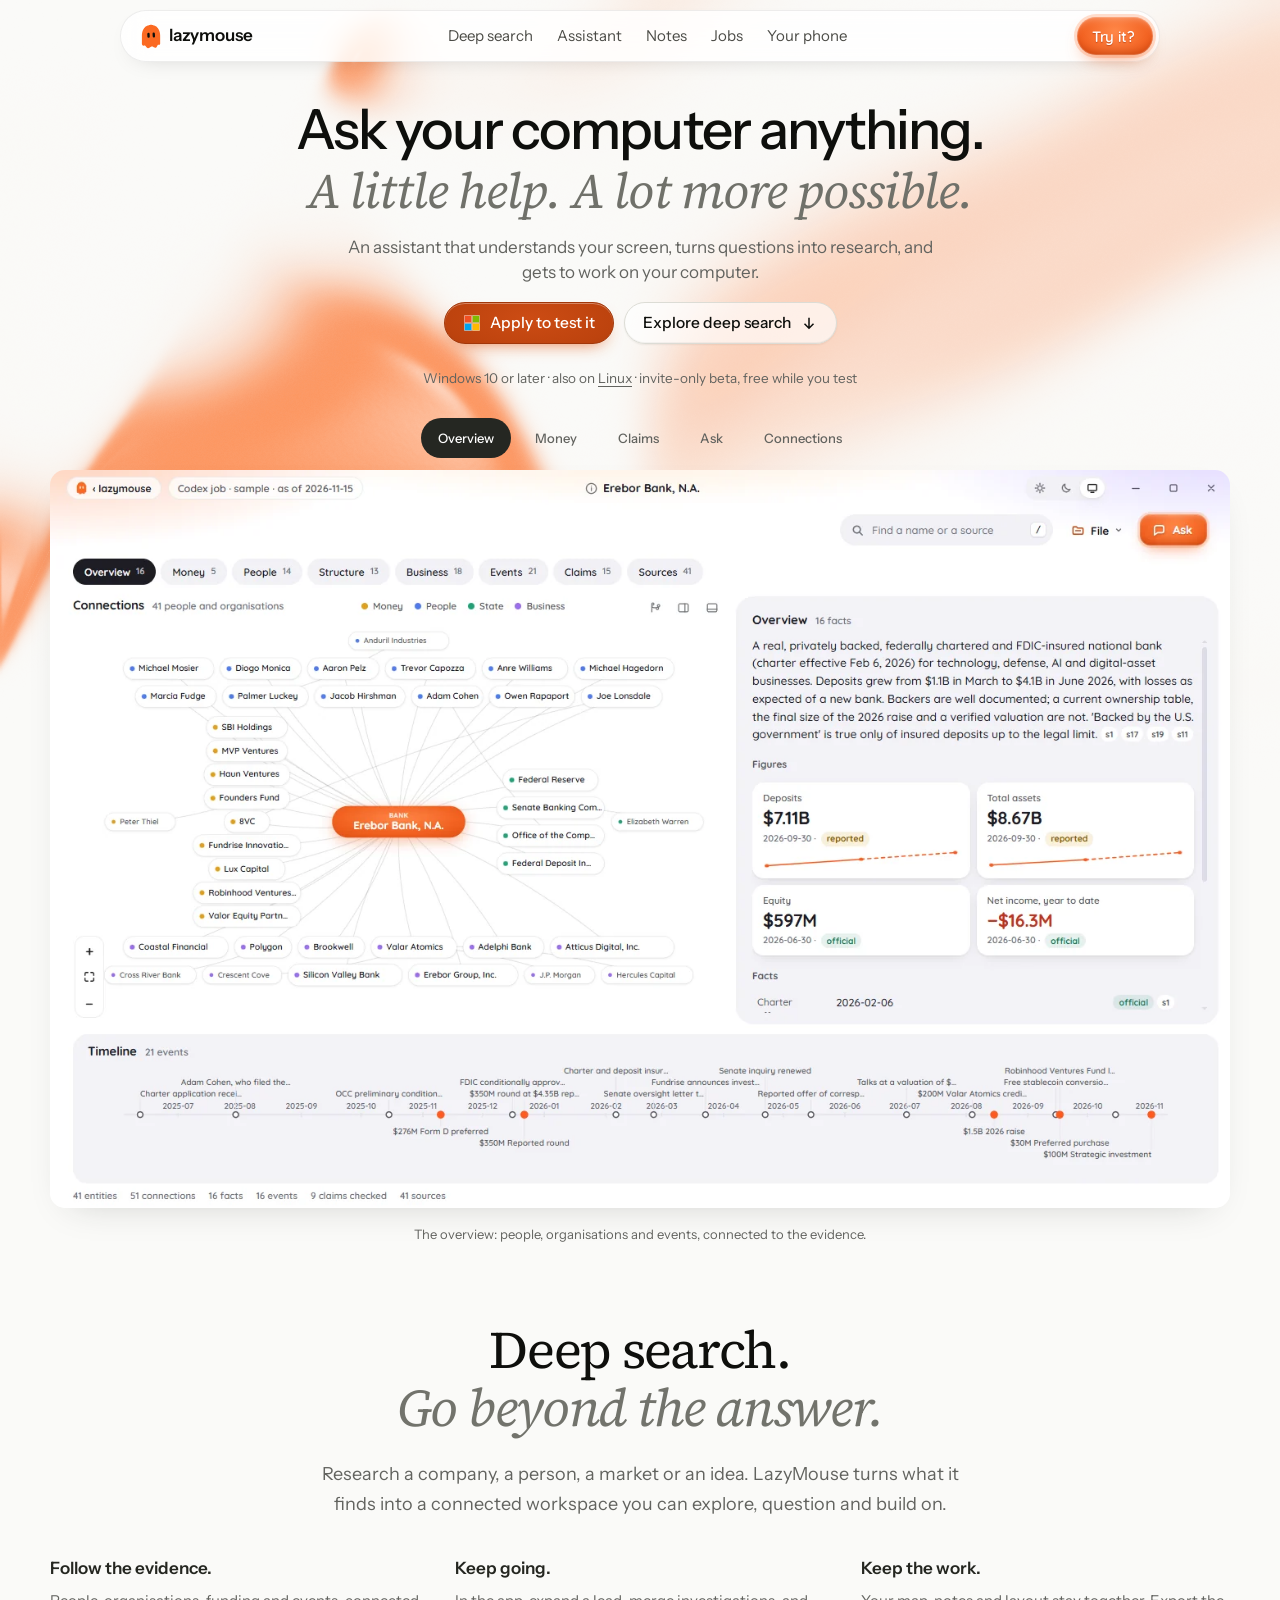
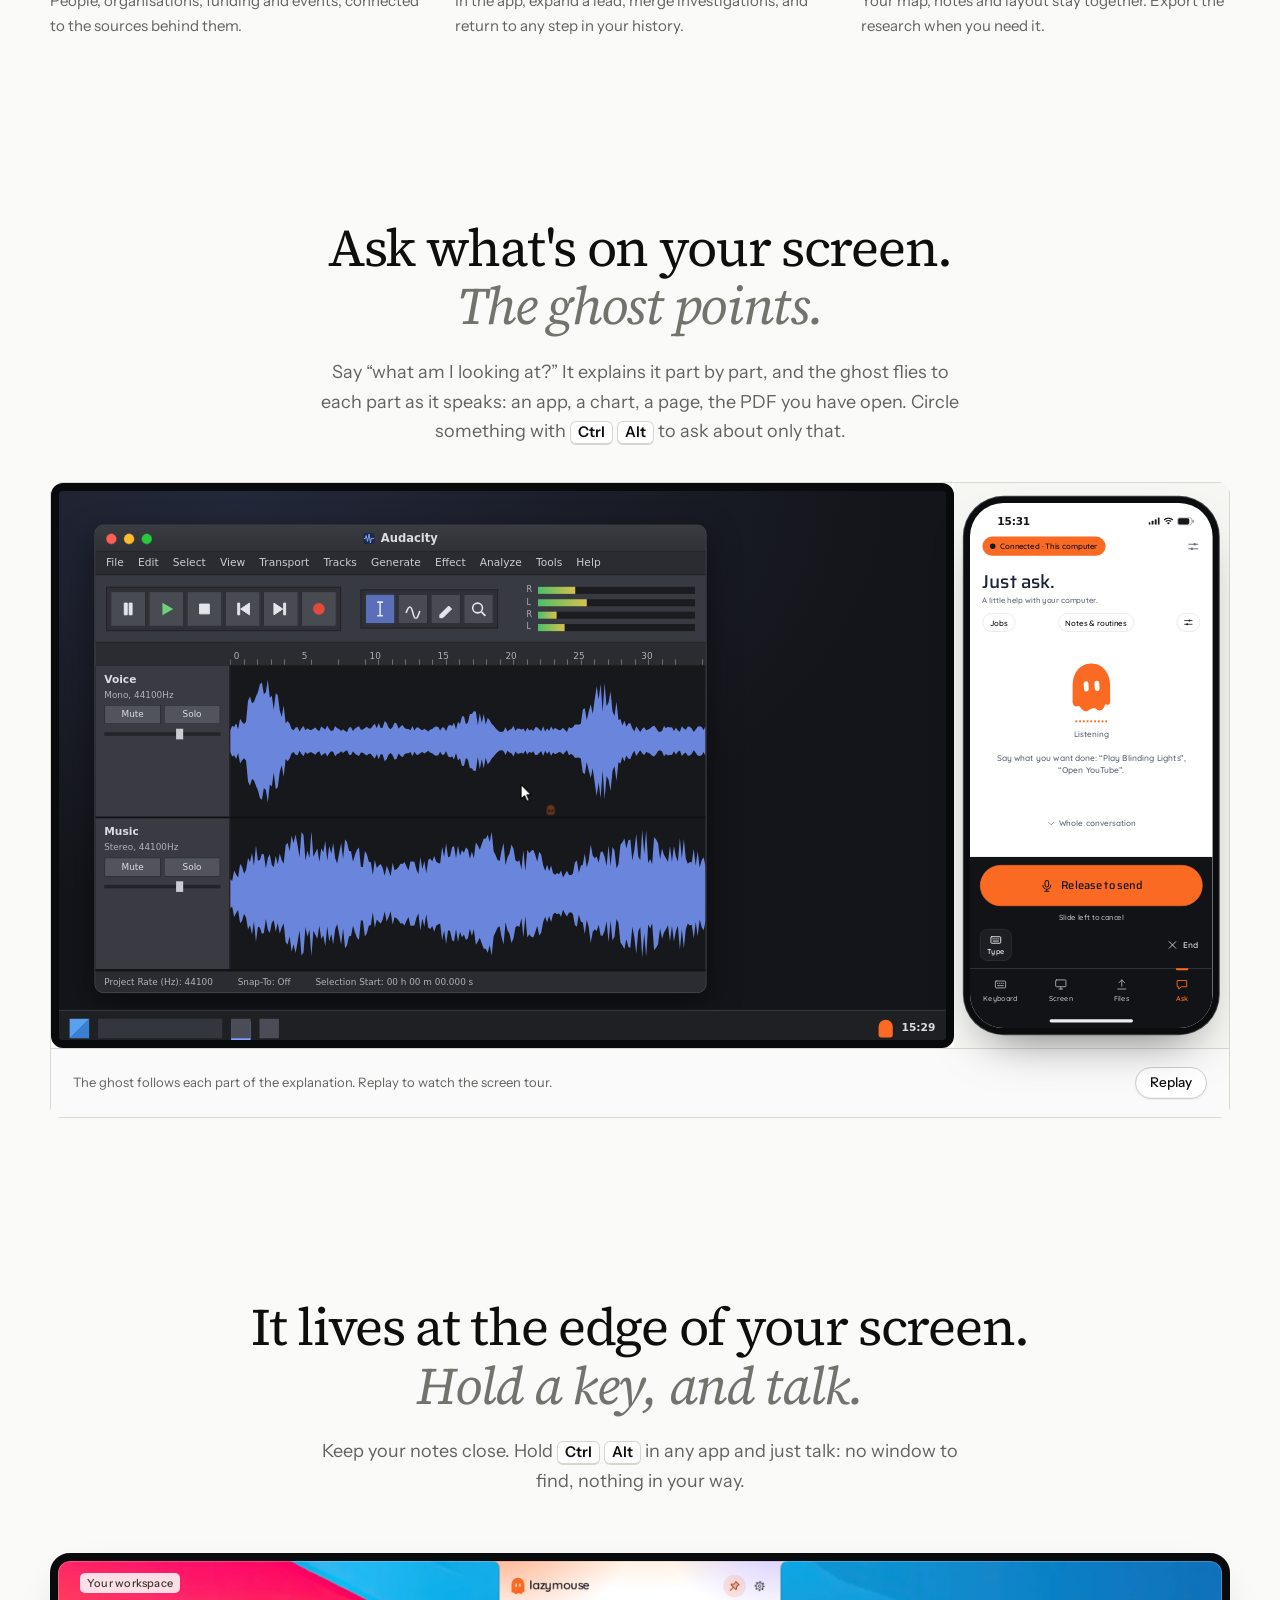
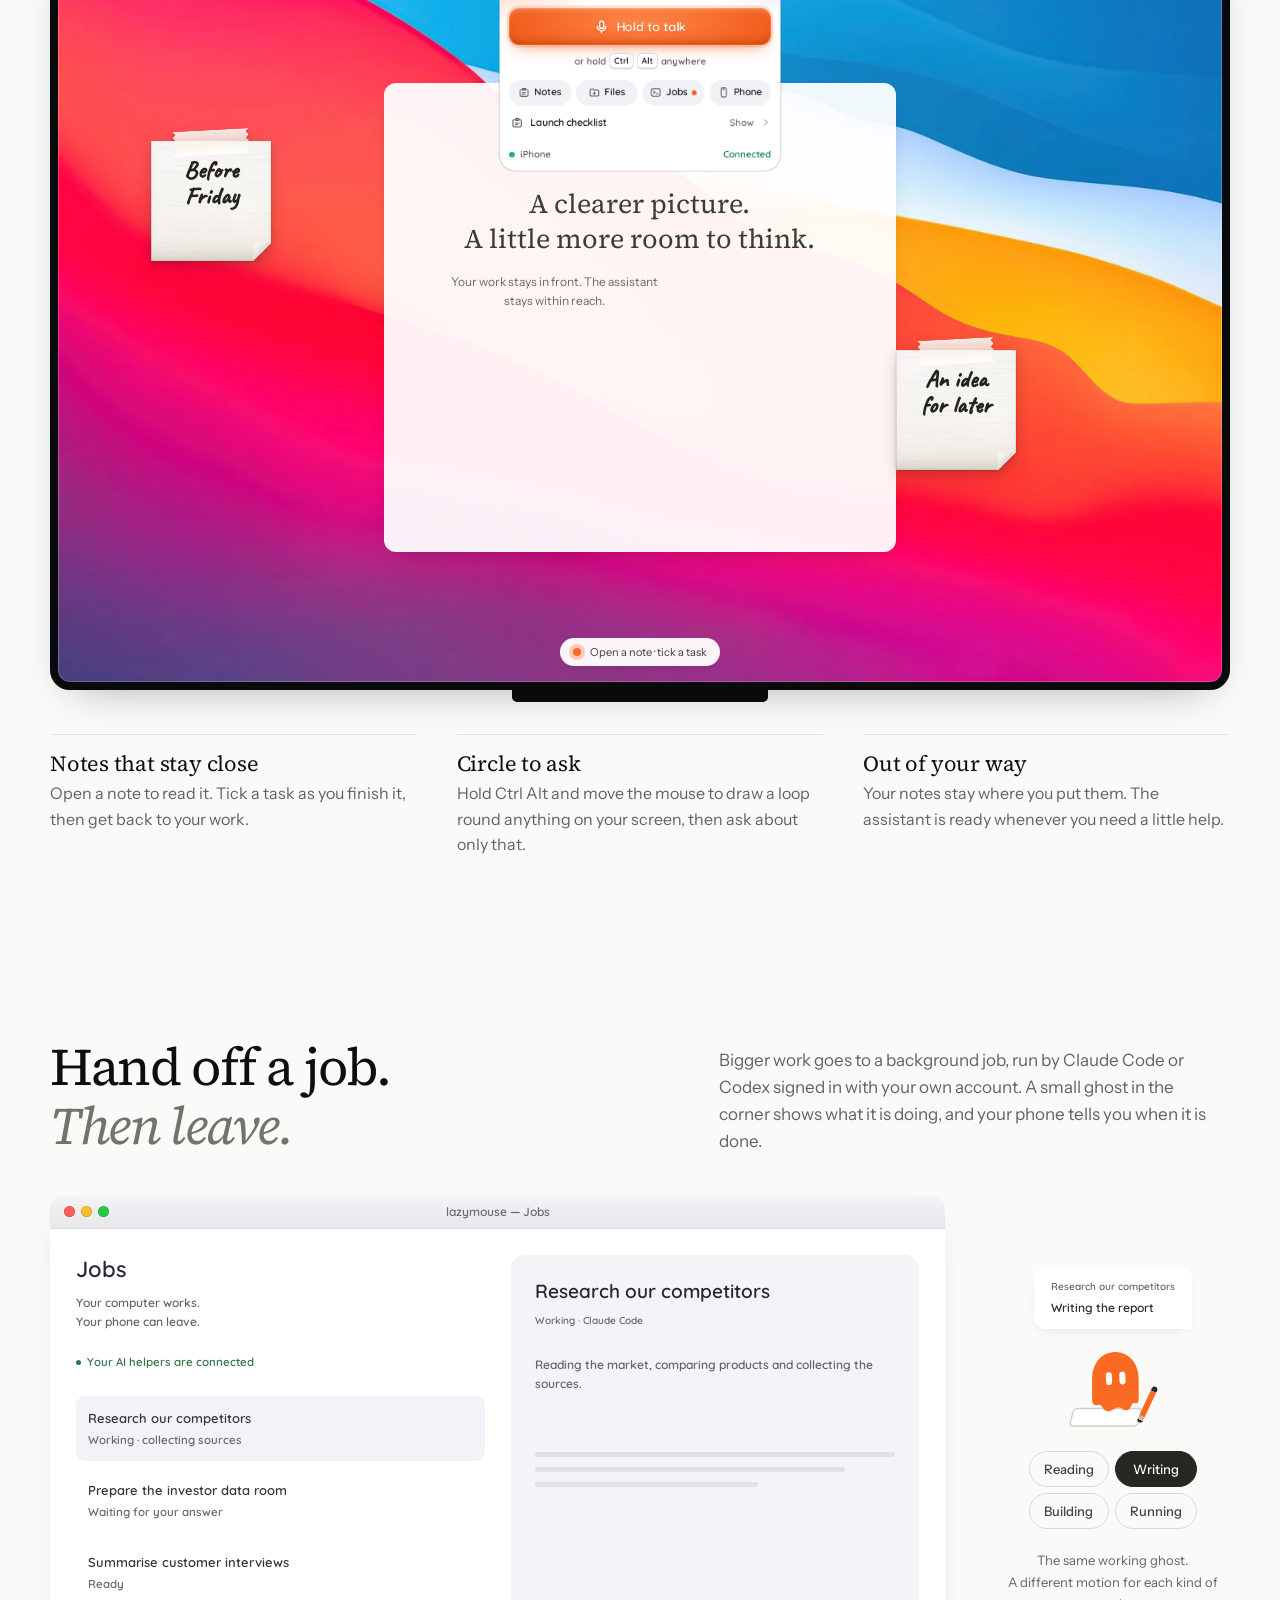
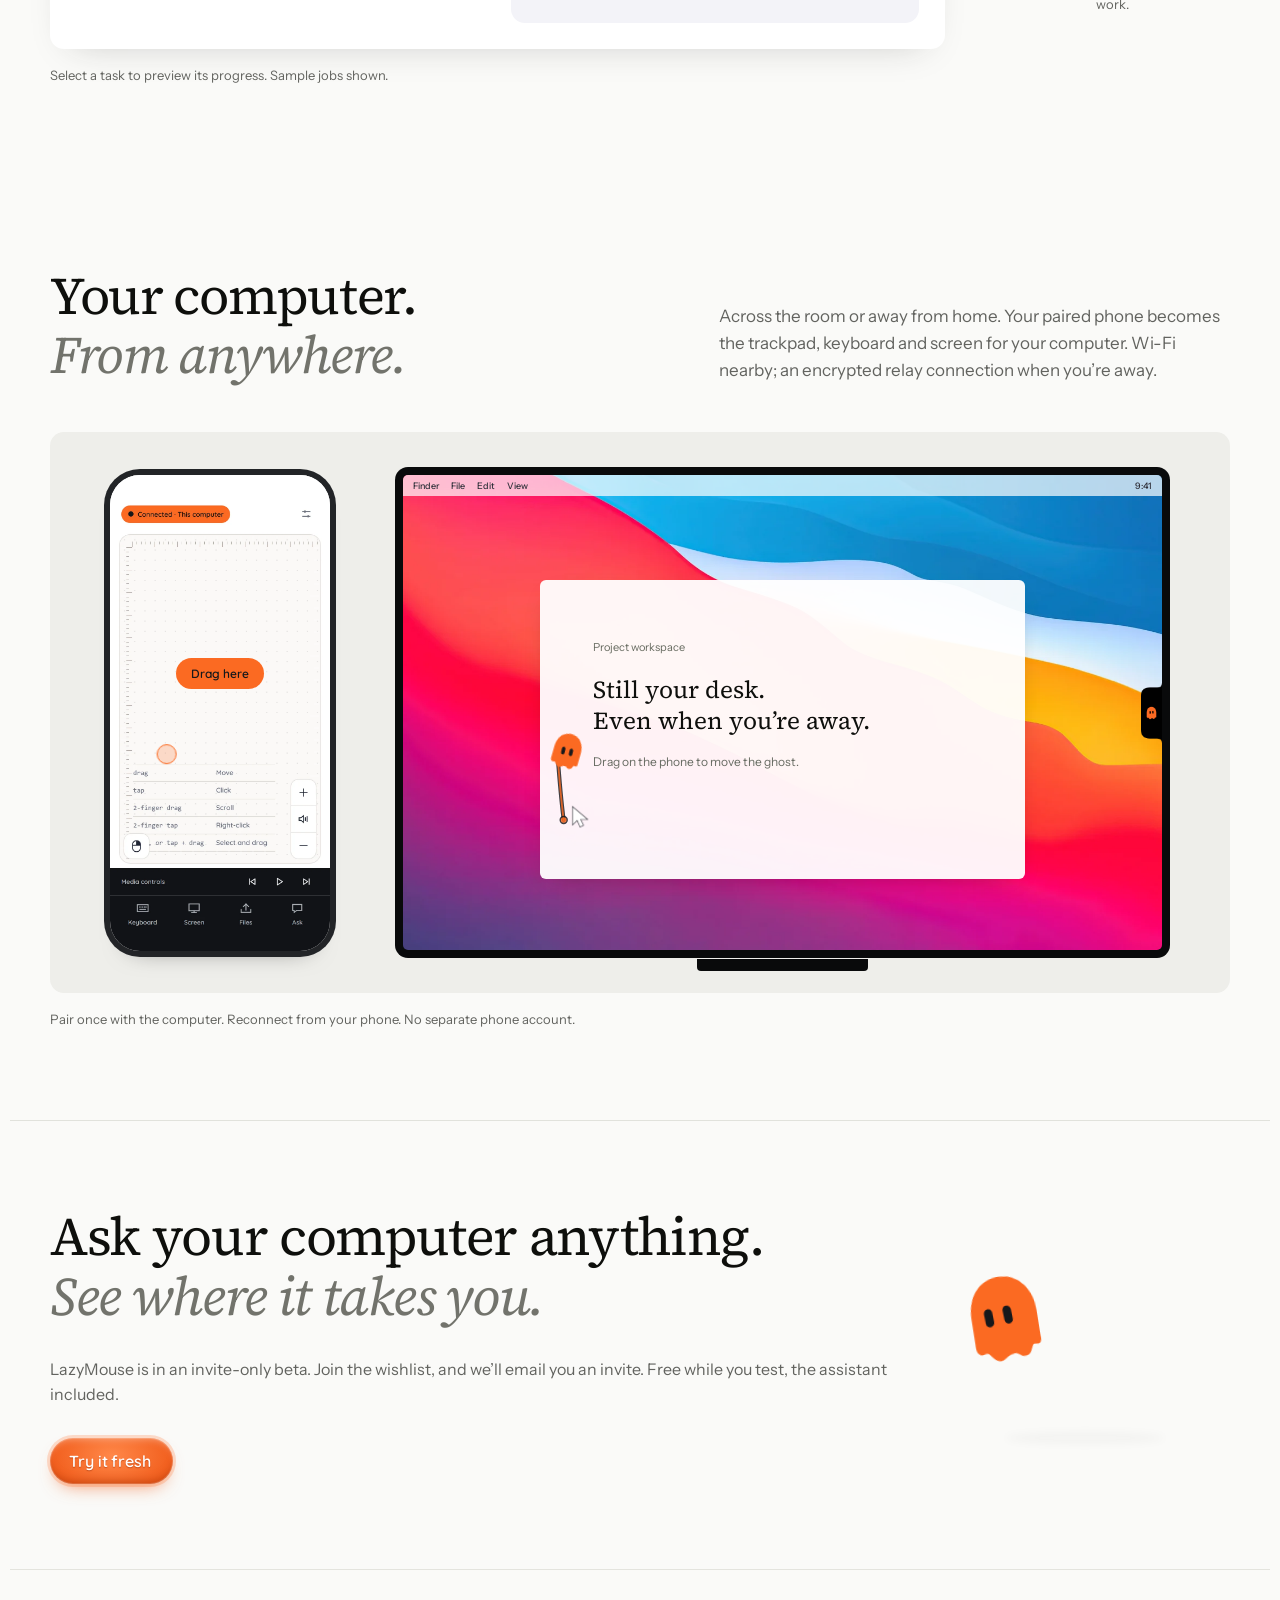
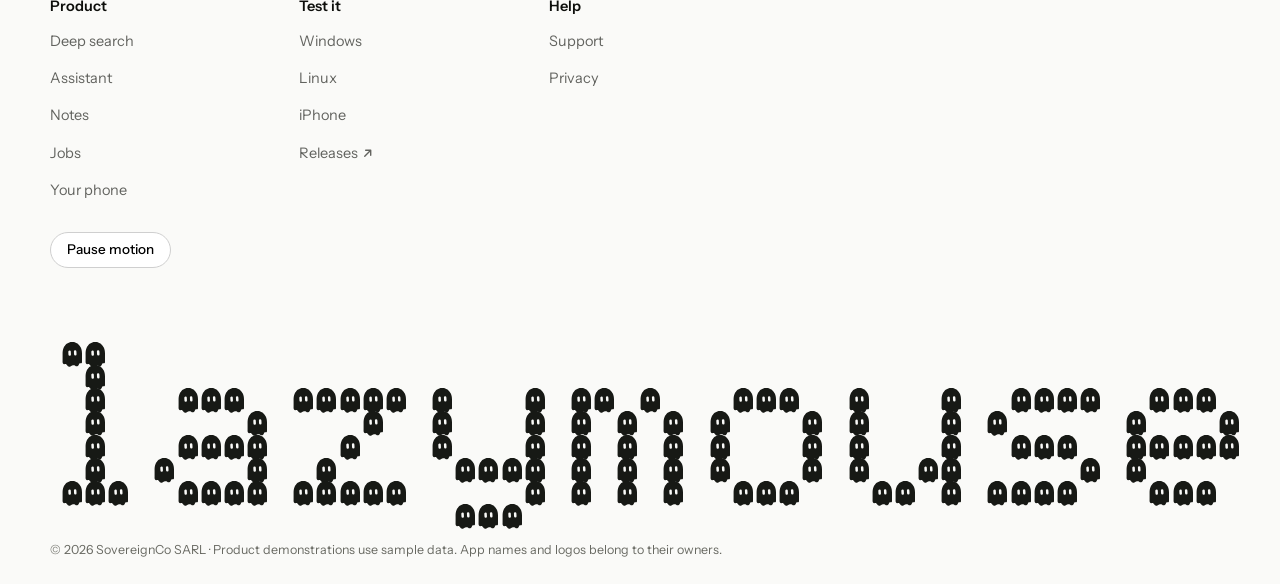
==== commit a9496030: "New site: the assistant, deep search and the invite wishlist Replaces the old page with the redesign" ====
--- a/index.html
+++ b/index.html
@@ -3,14 +3,16 @@
 <head>
   <meta charset="utf-8">
   <meta name="viewport" content="width=device-width, initial-scale=1">
-  <title>lazymouse — your phone is the trackpad</title>
-  <meta name="description" content="Your phone becomes the trackpad and keyboard for your computer, and a ghost that explains what is on your screen and can finish tasks for you.">
-  <meta name="theme-color" content="#f6f6f3">
+  <title>lazymouse — ask your computer anything</title>
+  <meta name="description" content="An AI assistant that sees your screen, does the work for you and explains whatever is on it. And deep search: research on anyone or anything, organised, cited and checked.">
+  <meta name="theme-color" content="#fafaf8">
+  <script>/* the visitor's system, for the icon on "Try it fresh": os-win, os-apple or neither */(function(){try{var n=navigator,p=((n.userAgentData&&n.userAgentData.platform)||n.platform||"")+" "+n.userAgent;document.documentElement.classList.add(/Win/i.test(p)?"os-win":/Mac|iPhone|iPad|iPod/i.test(p)?"os-apple":"os-other")}catch(e){}})()</script>
   <link rel="icon" href="assets/logo.svg" type="image/svg+xml">
-  <link rel="preconnect" href="https://fonts.googleapis.com">
-  <link rel="preconnect" href="https://fonts.gstatic.com" crossorigin>
-  <link rel="stylesheet" href="https://fonts.googleapis.com/css2?family=Instrument+Sans:wght@400..700&family=Source+Serif+4:ital,opsz,wght@0,8..60,300..600;1,8..60,300..600&family=Geist+Mono:wght@400;500&family=Inter:wght@400;500;600;700;800&family=Manrope:wght@700&display=swap">
+
+  <link rel="stylesheet" href="demos/webfonts.css">
   <link rel="stylesheet" href="styles.css">
+  <link rel="stylesheet" href="notch.css">
+  <link rel="stylesheet" href="new.css"><link rel="stylesheet" href="refined.css"><link rel="stylesheet" href="demos/worker.css"><link rel="stylesheet" href="light.css?v=20261117g">
 </head>
 <body id="top">
   <a class="skip" href="#main">Skip to content</a>
@@ -19,140 +21,41 @@
   <header class="strip" id="strip" data-state="idle">
     <a class="brand" href="#top"><svg class="ghost-svg brand-ghost" viewBox="-86 -106 172 215" aria-hidden="true"><path class="g-body" d="M78.76 0.14C78.76 2.72 78.76 5.28 78.76 7.9C78.76 10.51 78.76 13.12 78.76 15.81C78.76 18.5 78.76 21.21 78.76 24.04C78.76 26.87 78.76 29.74 78.76 32.78C78.76 35.81 78.76 38.92 78.76 42.26C78.76 45.59 78.76 49.03 78.76 52.79C78.76 56.55 79.67 61.36 78.76 64.81C77.85 68.25 76.44 72.07 73.3 73.45C70.16 74.84 63.05 71.75 59.91 73.11C56.78 74.47 56.28 78.48 54.48 81.61C52.67 84.73 51.44 89.25 49.08 91.84C46.71 94.44 43.55 96.34 40.29 97.19C37.02 98.03 33.2 98.18 29.48 96.9C25.76 95.63 21.38 90.96 17.95 89.56C14.52 88.16 11.85 88.34 8.9 88.51C5.95 88.69 3.24 89.34 0.22 90.59C-2.79 91.84 -5.84 94.21 -9.19 96.01C-12.53 97.82 -16.39 100.74 -19.85 101.42C-23.32 102.11 -26.9 101.37 -30 100.12C-33.11 98.86 -35.91 96.26 -38.47 93.88C-41.04 91.49 -43.05 88.2 -45.4 85.79C-47.75 83.38 -49.17 80.24 -52.57 79.42C-55.97 78.6 -62.11 81.54 -65.8 80.86C-69.49 80.18 -72.66 78.03 -74.73 75.34C-76.8 72.65 -77.62 68.49 -78.22 64.73C-78.82 60.97 -78.3 56.53 -78.31 52.79C-78.33 49.04 -78.31 45.59 -78.31 42.26C-78.31 38.92 -78.31 35.81 -78.31 32.78C-78.31 29.74 -78.31 26.87 -78.31 24.04C-78.31 21.21 -78.31 18.5 -78.31 15.81C-78.31 13.12 -78.31 10.51 -78.31 7.9C-78.31 5.28 -78.31 2.72 -78.31 0.14C-78.31 -2.45 -78.35 -5.02 -78.31 -7.63C-78.26 -10.23 -78.21 -12.85 -78.04 -15.49C-77.87 -18.12 -77.62 -20.78 -77.27 -23.45C-76.92 -26.12 -76.47 -28.81 -75.92 -31.51C-75.38 -34.22 -74.8 -36.97 -74.01 -39.68C-73.21 -42.38 -72.19 -45.01 -71.17 -47.73C-70.16 -50.45 -69.2 -53.3 -67.92 -55.98C-66.64 -58.65 -65.1 -61.24 -63.47 -63.78C-61.84 -66.32 -60.06 -68.82 -58.14 -71.22C-56.21 -73.62 -54.15 -75.98 -51.93 -78.18C-49.71 -80.39 -47.36 -82.57 -44.83 -84.45C-42.3 -86.32 -39.54 -87.92 -36.74 -89.42C-33.95 -90.91 -31.03 -92.26 -28.06 -93.41C-25.08 -94.56 -22 -95.53 -18.9 -96.31C-15.79 -97.1 -12.61 -97.71 -9.42 -98.13C-6.23 -98.56 -2.99 -98.9 0.22 -98.87C3.44 -98.84 6.66 -98.36 9.85 -97.93C13.04 -97.5 16.24 -97.06 19.34 -96.29C22.44 -95.51 25.52 -94.48 28.46 -93.25C31.4 -92.02 34.22 -90.46 36.98 -88.91C39.74 -87.35 42.53 -85.85 45.02 -83.95C47.51 -82.05 49.73 -79.7 51.92 -77.49C54.11 -75.29 56.24 -73.06 58.15 -70.69C60.07 -68.32 61.83 -65.82 63.44 -63.29C65.04 -60.76 66.45 -58.11 67.77 -55.49C69.1 -52.87 70.35 -50.25 71.39 -47.58C72.44 -44.91 73.26 -42.15 74.04 -39.45C74.82 -36.75 75.5 -34.07 76.07 -31.39C76.65 -28.71 77.14 -26.04 77.48 -23.38C77.82 -20.72 77.9 -18.04 78.11 -15.41C78.32 -12.78 78.63 -10.21 78.74 -7.62C78.85 -5.03 78.76 -2.45 78.76 0.14Z"/><g class="g-eyes"><g class="g-blink"><path d="M-10.5 -11.5A10.5 10.5 0 0 1 0 -22L0 -22A10.5 10.5 0 0 1 10.5 -11.5L10.5 11.5A10.5 10.5 0 0 1 0 22L0 22A10.5 10.5 0 0 1 -10.5 11.5Z" transform="matrix(0.96 -0.08 0.05 0.99 -21.39 -9.01)"/><path d="M-10.5 -11.5A10.5 10.5 0 0 1 0 -22L0 -22A10.5 10.5 0 0 1 10.5 -11.5L10.5 11.5A10.5 10.5 0 0 1 0 22L0 22A10.5 10.5 0 0 1 -10.5 11.5Z" transform="matrix(0.96 -0.01 0.05 0.99 23.94 -11.23)"/></g></g></svg><span>lazymouse</span></a>
     <nav aria-label="Sections">
-      <a href="#drag">Trackpad</a>
-      <a href="#ask">Explain</a>
-      <a href="#takeover">Takes over</a>
-      <a href="#remote">Remote</a>
-      <a href="#more">Features</a>
+      <a href="#deep">Deep search</a>
+      <a href="#ask">Assistant</a>
+      <a href="#notch">Notes</a>
+      <a href="#jobs">Jobs</a>
+      <a href="#remote">Your phone</a>
     </nav>
-    <span class="state" role="status" aria-live="off"><i class="dot"></i><span id="stateText">Link idle</span></span>
-    <a class="btn dark small" href="#download">Download</a>
+    <a class="btn notch-cta small rounded" href="wishlist.html"><span>Try it?</span></a>
   </header>
 
   <main id="main">
-    <!-- Hero: the photo, the line, and the ghost explaining a heart on a computer's screen. -->
     <section class="hero" aria-labelledby="h-hero">
-      <div class="sky" aria-hidden="true"></div>
-      <div class="hero-in">
-        <a class="news" href="#takeover"><span class="new">New</span>It can now finish tasks for you<svg viewBox="0 0 24 24" aria-hidden="true"><path d="M5 12h13M13 6l6 6-6 6"/></svg></a>
-        <h1 id="h-hero"><span class="line"><span class="line-in">Your phone is the trackpad.</span></span><span class="line"><span class="line-in"><em>The ghost explains the rest.</em></span></span></h1>
+      <div class="hero-veil" aria-hidden="true"></div>
+<div class="hero-in">
+<h1 id="h-hero"><span class="line"><span class="line-in">Ask your computer anything.</span></span><span class="line"><span class="line-in"><em>A little help. A lot more possible.</em></span></span></h1>
+        <p class="hero-description">An assistant that understands your screen, turns questions into research, and gets to work on your computer.</p>
         <div class="hero-side">
           <div class="cta">
-            <a class="btn primary" data-dl="windows" data-soon="Windows download: coming soon" href="#download"><svg viewBox="0 0 24 24" aria-hidden="true"><path fill="#f25022" d="M2 2h9.5v9.5H2z"/><path fill="#7fba00" d="M12.5 2H22v9.5h-9.5z"/><path fill="#00a4ef" d="M2 12.5h9.5V22H2z"/><path fill="#ffb900" d="M12.5 12.5H22V22h-9.5z"/></svg><span>Download free for Windows</span><span class="tag">soon</span></a>
-            <a class="btn ghostly" href="#drag"><span>See it work</span><svg viewBox="0 0 24 24" aria-hidden="true"><path d="M12 5v13M6 13l6 6 6-6"/></svg></a>
+            <a class="btn primary" href="wishlist.html"><svg viewBox="0 0 24 24" aria-hidden="true"><path fill="#f25022" d="M2 2h9.5v9.5H2z"/><path fill="#7fba00" d="M12.5 2H22v9.5h-9.5z"/><path fill="#00a4ef" d="M2 12.5h9.5V22H2z"/><path fill="#ffb900" d="M12.5 12.5H22V22h-9.5z"/></svg><span>Apply to test it</span></a>
+            <a class="btn ghostly" href="#deep"><span>Explore deep search</span><svg viewBox="0 0 24 24" aria-hidden="true"><path d="M12 5v13M6 13l6 6 6-6"/></svg></a>
           </div>
+          <p class="cta-meta">Windows 10 or later · also on <a href="#get">Linux</a> · invite-only beta, free while you test</p>
         </div>
       </div>
-      <div class="hero-screen">
-        <div class="monitor">
-          <div class="os-desk stage" id="explain" style="--wp:url(assets/wallpapers/gold.jpg)">
-            <div class="mini-mb"><span class="apple"><svg viewBox="0 0 24 24" aria-hidden="true"><path d="M12.152 6.896c-.948 0-2.415-1.078-3.96-1.04-2.04.027-3.91 1.183-4.961 3.014-2.117 3.675-.546 9.103 1.519 12.09 1.013 1.454 2.208 3.09 3.792 3.039 1.52-.065 2.09-.987 3.935-.987 1.831 0 2.35.987 3.96.948 1.637-.026 2.676-1.48 3.676-2.948 1.156-1.688 1.636-3.325 1.662-3.415-.039-.013-3.182-1.221-3.22-4.857-.026-3.04 2.48-4.494 2.597-4.559-1.429-2.09-3.623-2.324-4.39-2.376-2-.156-3.675 1.09-4.61 1.09zM15.53 3.83c.843-1.012 1.4-2.427 1.245-3.83-1.207.052-2.662.805-3.532 1.818-.78.896-1.454 2.338-1.273 3.714 1.338.104 2.715-.688 3.559-1.701"/></svg></span><b>Finder</b><span>File</span><span>Edit</span><span>View</span><span>Go</span><span>Window</span><span>Help</span><span class="mb-r"><i class="mb-wifi"></i><span class="clk">9:41</span></span></div>
-            <div class="stk" id="stk">
-              <div class="stk-bar"><div class="stk-title">Heart diagram</div><div class="stk-tools"><i><svg viewBox="0 0 24 24"><path d="M12 4v11M7 10l5 5 5-5M5 20h14"/></svg></i><i><svg viewBox="0 0 24 24"><path d="M4 9V4h5M20 9V4h-5M4 15v5h5M20 15v5h-5"/></svg></i><i><svg viewBox="0 0 24 24"><path d="M6 6l12 12M18 6L6 18"/></svg></i></div></div>
-              <div class="stk-paper"><img id="stkPic" src="assets/pictures/heart-diagram-en.png" alt="A labelled diagram of the human heart" width="960" height="756"></div>
-              <svg class="stk-marks" id="stkMarks"></svg>
-            </div>
-          </div>
-        </div>
-        <div class="hero-phone"><div class="ph-hold"><div class="ph ap" id="heroPhone" aria-hidden="true">
-  <div class="ap-top">
-    <div class="ap-status"><b>15:31</b><span class="ap-icons"><svg class="ic-sig" viewBox="0 0 18 12"><rect x="0" y="8" width="3" height="4" rx="1"/><rect x="5" y="5.5" width="3" height="6.5" rx="1"/><rect x="10" y="3" width="3" height="9" rx="1"/><rect x="15" y="0" width="3" height="12" rx="1"/></svg><svg class="ic-wifi" viewBox="0 0 16 12"><path d="M8 11.5 5.6 9a3.4 3.4 0 0 1 4.8 0zM2.9 6.3a7.2 7.2 0 0 1 10.2 0l-1.4 1.4a5.2 5.2 0 0 0-7.4 0zM.2 3.6a11 11 0 0 1 15.6 0l-1.4 1.4a9 9 0 0 0-12.8 0z"/></svg><svg class="ic-bat" viewBox="0 0 27 13"><rect x=".5" y=".5" width="23" height="12" rx="3.5" fill="none" stroke-opacity=".45"/><rect x="2" y="2" width="17" height="9" rx="2"/><path d="M25 4.5v4a2 2 0 0 0 0-4z" opacity=".45"/></svg></span></div>
-    <div class="ap-strip"><span class="ap-who"><svg class="ap-mini" viewBox="-86 -106 172 215"><path class="gb" d="M78.76 0.14C78.76 2.72 78.76 5.28 78.76 7.9C78.76 10.51 78.76 13.12 78.76 15.81C78.76 18.5 78.76 21.21 78.76 24.04C78.76 26.87 78.76 29.74 78.76 32.78C78.76 35.81 78.76 38.92 78.76 42.26C78.76 45.59 78.76 49.03 78.76 52.79C78.76 56.55 79.67 61.36 78.76 64.81C77.85 68.25 76.44 72.07 73.3 73.45C70.16 74.84 63.05 71.75 59.91 73.11C56.78 74.47 56.28 78.48 54.48 81.61C52.67 84.73 51.44 89.25 49.08 91.84C46.71 94.44 43.55 96.34 40.29 97.19C37.02 98.03 33.2 98.18 29.48 96.9C25.76 95.63 21.38 90.96 17.95 89.56C14.52 88.16 11.85 88.34 8.9 88.51C5.95 88.69 3.24 89.34 0.22 90.59C-2.79 91.84 -5.84 94.21 -9.19 96.01C-12.53 97.82 -16.39 100.74 -19.85 101.42C-23.32 102.11 -26.9 101.37 -30 100.12C-33.11 98.86 -35.91 96.26 -38.47 93.88C-41.04 91.49 -43.05 88.2 -45.4 85.79C-47.75 83.38 -49.17 80.24 -52.57 79.42C-55.97 78.6 -62.11 81.54 -65.8 80.86C-69.49 80.18 -72.66 78.03 -74.73 75.34C-76.8 72.65 -77.62 68.49 -78.22 64.73C-78.82 60.97 -78.3 56.53 -78.31 52.79C-78.33 49.04 -78.31 45.59 -78.31 42.26C-78.31 38.92 -78.31 35.81 -78.31 32.78C-78.31 29.74 -78.31 26.87 -78.31 24.04C-78.31 21.21 -78.31 18.5 -78.31 15.81C-78.31 13.12 -78.31 10.51 -78.31 7.9C-78.31 5.28 -78.31 2.72 -78.31 0.14C-78.31 -2.45 -78.35 -5.02 -78.31 -7.63C-78.26 -10.23 -78.21 -12.85 -78.04 -15.49C-77.87 -18.12 -77.62 -20.78 -77.27 -23.45C-76.92 -26.12 -76.47 -28.81 -75.92 -31.51C-75.38 -34.22 -74.8 -36.97 -74.01 -39.68C-73.21 -42.38 -72.19 -45.01 -71.17 -47.73C-70.16 -50.45 -69.2 -53.3 -67.92 -55.98C-66.64 -58.65 -65.1 -61.24 -63.47 -63.78C-61.84 -66.32 -60.06 -68.82 -58.14 -71.22C-56.21 -73.62 -54.15 -75.98 -51.93 -78.18C-49.71 -80.39 -47.36 -82.57 -44.83 -84.45C-42.3 -86.32 -39.54 -87.92 -36.74 -89.42C-33.95 -90.91 -31.03 -92.26 -28.06 -93.41C-25.08 -94.56 -22 -95.53 -18.9 -96.31C-15.79 -97.1 -12.61 -97.71 -9.42 -98.13C-6.23 -98.56 -2.99 -98.9 0.22 -98.87C3.44 -98.84 6.66 -98.36 9.85 -97.93C13.04 -97.5 16.24 -97.06 19.34 -96.29C22.44 -95.51 25.52 -94.48 28.46 -93.25C31.4 -92.02 34.22 -90.46 36.98 -88.91C39.74 -87.35 42.53 -85.85 45.02 -83.95C47.51 -82.05 49.73 -79.7 51.92 -77.49C54.11 -75.29 56.24 -73.06 58.15 -70.69C60.07 -68.32 61.83 -65.82 63.44 -63.29C65.04 -60.76 66.45 -58.11 67.77 -55.49C69.1 -52.87 70.35 -50.25 71.39 -47.58C72.44 -44.91 73.26 -42.15 74.04 -39.45C74.82 -36.75 75.5 -34.07 76.07 -31.39C76.65 -28.71 77.14 -26.04 77.48 -23.38C77.82 -20.72 77.9 -18.04 78.11 -15.41C78.32 -12.78 78.63 -10.21 78.74 -7.62C78.85 -5.03 78.76 -2.45 78.76 0.14Z"/><g class="ge"><path d="M-10.5 -11.5A10.5 10.5 0 0 1 0 -22L0 -22A10.5 10.5 0 0 1 10.5 -11.5L10.5 11.5A10.5 10.5 0 0 1 0 22L0 22A10.5 10.5 0 0 1 -10.5 11.5Z" transform="matrix(0.96 -0.08 0.05 0.99 -21.39 -9.01)"/><path d="M-10.5 -11.5A10.5 10.5 0 0 1 0 -22L0 -22A10.5 10.5 0 0 1 10.5 -11.5L10.5 11.5A10.5 10.5 0 0 1 0 22L0 22A10.5 10.5 0 0 1 -10.5 11.5Z" transform="matrix(0.96 -0.01 0.05 0.99 23.94 -11.23)"/></g></svg><span>Connected</span></span><span class="ap-ctl">Light</span><span class="ap-ctl">Disconnect</span></div>
-  </div>
-  <div class="ap-head"><span>Assistant</span><span class="ap-ctl dim">Settings</span></div>
-  <div class="ap-focus">
-    <div class="ap-ghost" data-v="idle"><i class="ring o" style="--i:0"></i><i class="ring o" style="--i:1"></i><i class="ring o" style="--i:2"></i><i class="ring in" style="--i:0"></i><i class="ring in" style="--i:1"></i><i class="ring in" style="--i:2"></i><svg class="ap-big" viewBox="-86 -106 172 215"><path class="gb" d="M78.76 0.14C78.76 2.72 78.76 5.28 78.76 7.9C78.76 10.51 78.76 13.12 78.76 15.81C78.76 18.5 78.76 21.21 78.76 24.04C78.76 26.87 78.76 29.74 78.76 32.78C78.76 35.81 78.76 38.92 78.76 42.26C78.76 45.59 78.76 49.03 78.76 52.79C78.76 56.55 79.67 61.36 78.76 64.81C77.85 68.25 76.44 72.07 73.3 73.45C70.16 74.84 63.05 71.75 59.91 73.11C56.78 74.47 56.28 78.48 54.48 81.61C52.67 84.73 51.44 89.25 49.08 91.84C46.71 94.44 43.55 96.34 40.29 97.19C37.02 98.03 33.2 98.18 29.48 96.9C25.76 95.63 21.38 90.96 17.95 89.56C14.52 88.16 11.85 88.34 8.9 88.51C5.95 88.69 3.24 89.34 0.22 90.59C-2.79 91.84 -5.84 94.21 -9.19 96.01C-12.53 97.82 -16.39 100.74 -19.85 101.42C-23.32 102.11 -26.9 101.37 -30 100.12C-33.11 98.86 -35.91 96.26 -38.47 93.88C-41.04 91.49 -43.05 88.2 -45.4 85.79C-47.75 83.38 -49.17 80.24 -52.57 79.42C-55.97 78.6 -62.11 81.54 -65.8 80.86C-69.49 80.18 -72.66 78.03 -74.73 75.34C-76.8 72.65 -77.62 68.49 -78.22 64.73C-78.82 60.97 -78.3 56.53 -78.31 52.79C-78.33 49.04 -78.31 45.59 -78.31 42.26C-78.31 38.92 -78.31 35.81 -78.31 32.78C-78.31 29.74 -78.31 26.87 -78.31 24.04C-78.31 21.21 -78.31 18.5 -78.31 15.81C-78.31 13.12 -78.31 10.51 -78.31 7.9C-78.31 5.28 -78.31 2.72 -78.31 0.14C-78.31 -2.45 -78.35 -5.02 -78.31 -7.63C-78.26 -10.23 -78.21 -12.85 -78.04 -15.49C-77.87 -18.12 -77.62 -20.78 -77.27 -23.45C-76.92 -26.12 -76.47 -28.81 -75.92 -31.51C-75.38 -34.22 -74.8 -36.97 -74.01 -39.68C-73.21 -42.38 -72.19 -45.01 -71.17 -47.73C-70.16 -50.45 -69.2 -53.3 -67.92 -55.98C-66.64 -58.65 -65.1 -61.24 -63.47 -63.78C-61.84 -66.32 -60.06 -68.82 -58.14 -71.22C-56.21 -73.62 -54.15 -75.98 -51.93 -78.18C-49.71 -80.39 -47.36 -82.57 -44.83 -84.45C-42.3 -86.32 -39.54 -87.92 -36.74 -89.42C-33.95 -90.91 -31.03 -92.26 -28.06 -93.41C-25.08 -94.56 -22 -95.53 -18.9 -96.31C-15.79 -97.1 -12.61 -97.71 -9.42 -98.13C-6.23 -98.56 -2.99 -98.9 0.22 -98.87C3.44 -98.84 6.66 -98.36 9.85 -97.93C13.04 -97.5 16.24 -97.06 19.34 -96.29C22.44 -95.51 25.52 -94.48 28.46 -93.25C31.4 -92.02 34.22 -90.46 36.98 -88.91C39.74 -87.35 42.53 -85.85 45.02 -83.95C47.51 -82.05 49.73 -79.7 51.92 -77.49C54.11 -75.29 56.24 -73.06 58.15 -70.69C60.07 -68.32 61.83 -65.82 63.44 -63.29C65.04 -60.76 66.45 -58.11 67.77 -55.49C69.1 -52.87 70.35 -50.25 71.39 -47.58C72.44 -44.91 73.26 -42.15 74.04 -39.45C74.82 -36.75 75.5 -34.07 76.07 -31.39C76.65 -28.71 77.14 -26.04 77.48 -23.38C77.82 -20.72 77.9 -18.04 78.11 -15.41C78.32 -12.78 78.63 -10.21 78.74 -7.62C78.85 -5.03 78.76 -2.45 78.76 0.14Z"/><g class="ge"><path d="M-10.5 -11.5A10.5 10.5 0 0 1 0 -22L0 -22A10.5 10.5 0 0 1 10.5 -11.5L10.5 11.5A10.5 10.5 0 0 1 0 22L0 22A10.5 10.5 0 0 1 -10.5 11.5Z" transform="matrix(0.96 -0.08 0.05 0.99 -21.39 -9.01)"/><path d="M-10.5 -11.5A10.5 10.5 0 0 1 0 -22L0 -22A10.5 10.5 0 0 1 10.5 -11.5L10.5 11.5A10.5 10.5 0 0 1 0 22L0 22A10.5 10.5 0 0 1 -10.5 11.5Z" transform="matrix(0.96 -0.01 0.05 0.99 23.94 -11.23)"/></g></svg><span class="dots"><i></i><i></i><i></i></span></div>
-    <p class="ap-word" hidden></p>
-    <div class="ap-caps">
-      <p class="ap-hint">Say what you want done: “Play Blinding Lights”, “Open YouTube”.</p>
-      <p class="ap-you" hidden></p>
-      <div class="ap-acts"></div>
-      <p class="ap-reply" hidden></p>
-    </div>
-    <p class="ap-all"><svg viewBox="0 0 24 24"><path d="M12 5v13M6 12l6 6 6-6"/></svg><span>Whole conversation</span></p>
-  </div>
-  <div class="ap-dock"><div class="ap-row">
-    <span class="ap-sq"><svg viewBox="0 0 24 24"><rect x="9" y="3" width="6" height="11" rx="3"/><path d="M6 11a6 6 0 0 0 12 0M12 17v4"/></svg><b>Mute</b></span>
-    <span class="ap-slot"><span class="ap-sq ap-stop primary"><svg viewBox="0 0 24 24"><rect x="6" y="6" width="12" height="12" rx="1" class="fill"/></svg><b>Stop</b></span></span>
-    <span class="ap-sq"><svg viewBox="0 0 24 24"><rect x="3" y="6" width="18" height="12" rx="1.5"/><path d="M6.5 10h1M10 10h1M13.5 10h1M17 10h.5M7 14h10"/></svg><b>Type</b></span>
-    <span class="ap-bar"><svg viewBox="0 0 24 24"><path d="M6 6l12 12M18 6L6 18"/></svg><b>End</b></span>
-  </div></div>
-  <div class="ap-tabs"><span><svg viewBox="0 0 24 24"><rect x="3" y="6" width="18" height="12" rx="1.5"/><path d="M6.5 10h1M10 10h1M13.5 10h1M17 10h.5M7 14h10"/></svg><b>Keyboard</b></span><span><svg viewBox="0 0 24 24"><rect x="3" y="4" width="18" height="12" rx="1.5"/><path d="M9 20h6M12 16v4"/></svg><b>Screen</b></span><span><svg viewBox="0 0 24 24"><path d="M12 15V4M7 9l5-5 5 5M5 20h14"/></svg><b>Files</b></span><span class="on"><svg viewBox="0 0 24 24"><path d="M4 5h16v11H11l-5 4v-4H4z"/></svg><b>Ask</b></span></div>
-  <i class="ap-home"></i>
-</div></div></div>
-      </div>
+      <div class="research-preview"><div class="research-tabs" role="tablist" aria-label="Research preview"><button role="tab" aria-selected="true" data-research="deep-overview">Overview</button><button role="tab" aria-selected="false" data-research="deep-money">Money</button><button role="tab" aria-selected="false" data-research="deep-claims">Claims</button><button role="tab" aria-selected="false" data-research="deep-ask">Ask</button><button role="tab" aria-selected="false" data-research="deep-merge">Connections</button></div><img class="research-image" fetchpriority="high" src="shots/deep-overview.webp" alt="A sample LazyMouse deep search, with connected people, sources and a timeline" loading="eager" decoding="async" width="1440" height="900"><p class="demo-hint" id="researchCaption" aria-live="polite">The overview: people, organisations and events, connected to the evidence.</p></div>
     </section>
+    <section class="sec mid" id="deep" aria-labelledby="h-deep">
+<h2 id="h-deep" class="display center" data-reveal><span class="line"><span class="line-in">Deep search.</span></span><span class="line"><span class="line-in"><em>Go beyond the answer.</em></span></span></h2>
+      <p class="sub center" data-reveal>Research a company, a person, a market or an idea. LazyMouse turns what it finds into a connected workspace you can explore, question and build on.</p>
 
-    <!-- Granola's row: the apps you drive from the couch. -->
-    <section class="apps" aria-label="Works with the apps you use">
-      <p>Made for the couch, and for everything you watch, play and present</p>
-      <ul>
-          <li><span class="app-ico"><svg viewBox="0 0 24 24"><rect x="5" y="7" width="14" height="10" fill="#fff"/><path fill="#FF0000" d="M23.498 6.186a3.016 3.016 0 0 0-2.122-2.136C19.505 3.545 12 3.545 12 3.545s-7.505 0-9.377.505A3.017 3.017 0 0 0 .502 6.186C0 8.07 0 12 0 12s0 3.93.502 5.814a3.016 3.016 0 0 0 2.122 2.136c1.871.505 9.376.505 9.376.505s7.505 0 9.377-.505a3.015 3.015 0 0 0 2.122-2.136C24 15.93 24 12 24 12s0-3.93-.502-5.814zM9.545 15.568V8.432L15.818 12l-6.273 3.568z"/></svg></span>YouTube</li>
-          <li><span class="app-ico"><svg viewBox="0 0 24 24"><g transform="translate(2.4 0) scale(0.8 1)"><path fill="#E50914" d="m5.398 0 8.348 23.602c2.346.059 4.856.398 4.856.398L10.113 0H5.398zm8.489 0v9.172l4.715 13.33V0h-4.715zM5.398 1.5V24c1.873-.225 2.81-.312 4.715-.398V14.83L5.398 1.5z"/></g></svg></span>Netflix</li>
-          <li><span class="app-ico"><svg viewBox="0 0 24 24"><path fill="#1ED760" d="M12 0C5.4 0 0 5.4 0 12s5.4 12 12 12 12-5.4 12-12S18.66 0 12 0zm5.521 17.34c-.24.359-.66.48-1.021.24-2.82-1.74-6.36-2.101-10.561-1.141-.418.122-.779-.179-.899-.539-.12-.421.18-.78.54-.9 4.56-1.021 8.52-.6 11.64 1.32.42.18.479.659.301 1.02zm1.44-3.3c-.301.42-.841.6-1.262.3-3.239-1.98-8.159-2.58-11.939-1.38-.479.12-1.02-.12-1.14-.6-.12-.48.12-1.021.6-1.141C9.6 9.9 15 10.561 18.72 12.84c.361.181.54.78.241 1.2zm.12-3.36C15.24 8.4 8.82 8.16 5.16 9.301c-.6.179-1.2-.181-1.38-.721-.18-.601.18-1.2.72-1.381 4.26-1.26 11.28-1.02 15.721 1.621.539.3.719 1.02.419 1.56-.299.421-1.02.599-1.559.3z"/></svg></span>Spotify</li>
-          <li><span class="app-ico"><svg viewBox="0 0 24 24"><defs><clipPath id="vlc"><path d="M12.0319 0c-.8823 0-1.0545.136-1.0545.136-.1738.056-.3556.255-.4105.43L9.683 3.3808c.4729.1729 1.3222.4266 2.2337.4266 1.0987 0 2.017-.3494 2.3763-.5075L13.4352.566c-.055-.1755-.237-.3707-.4067-.4374 0 0-.1142-.1286-.9966-.1286zm3.5645 7.455c-.3601.34-1.3276.9373-3.6797.9373-2.2929 0-3.189-.5678-3.5213-.9113l-1.3887 4.4227c.2272.3614 1.2539 1.5594 4.8847 1.5594 3.7569 0 4.8539-1.3467 5.0649-1.6737zm-8.5897 4.4487l-1.0025 3.1922H4.3428c-.2486 0-.5097.1932-.5826.4315l-2.334 7.6317a.3962.3962 0 0 0-.0169.1537c-.0008.0053-.002.0099-.002.016 0 .0839.0233.226.0233.226.0322.2456.2612.4452.5098.4452h20.1192c.2487 0 .4768-.1994.5098-.4453 0 0 .0234-.142.0234-.226a.0245.0245 0 0 0-.0025-.01.3201.3201 0 0 0 .0024-.0313.4096.4096 0 0 0-.019-.1282l-2.3339-7.6318c-.0729-.2383-.334-.4314-.5826-.4314h-1.6636l.2005.6391c-.2407.4854-1.4886 2.38-6.3027 2.38-4.6003 0-5.8288-1.73-6.1107-2.3072z"/></clipPath></defs><path fill="#FF8800" d="M12.0319 0c-.8823 0-1.0545.136-1.0545.136-.1738.056-.3556.255-.4105.43L9.683 3.3808c.4729.1729 1.3222.4266 2.2337.4266 1.0987 0 2.017-.3494 2.3763-.5075L13.4352.566c-.055-.1755-.237-.3707-.4067-.4374 0 0-.1142-.1286-.9966-.1286zm3.5645 7.455c-.3601.34-1.3276.9373-3.6797.9373-2.2929 0-3.189-.5678-3.5213-.9113l-1.3887 4.4227c.2272.3614 1.2539 1.5594 4.8847 1.5594 3.7569 0 4.8539-1.3467 5.0649-1.6737zm-8.5897 4.4487l-1.0025 3.1922H4.3428c-.2486 0-.5097.1932-.5826.4315l-2.334 7.6317a.3962.3962 0 0 0-.0169.1537c-.0008.0053-.002.0099-.002.016 0 .0839.0233.226.0233.226.0322.2456.2612.4452.5098.4452h20.1192c.2487 0 .4768-.1994.5098-.4453 0 0 .0234-.142.0234-.226a.0245.0245 0 0 0-.0025-.01.3201.3201 0 0 0 .0024-.0313.4096.4096 0 0 0-.019-.1282l-2.3339-7.6318c-.0729-.2383-.334-.4314-.5826-.4314h-1.6636l.2005.6391c-.2407.4854-1.4886 2.38-6.3027 2.38-4.6003 0-5.8288-1.73-6.1107-2.3072z"/><g clip-path="url(#vlc)"><rect y="7.2" width="24" height="2.2" fill="#fff"/><rect y="12.6" width="24" height="2.2" fill="#fff"/></g></svg></span>VLC</li>
-          <li><span class="app-ico"><svg viewBox="0 0 48 48"><circle cx="24" cy="24" r="22" fill="#fff"/><path d="M24 2a22 22 0 0 1 19.05 11H24a11 11 0 0 0-9.53 5.5L8.95 9.95A22 22 0 0 1 24 2z" fill="#EA4335"/><path d="M43.05 13A22 22 0 0 1 26.3 45.88l9.27-16.38A11 11 0 0 0 35 18.5c0-1.98-.53-3.83-1.45-5.5z" fill="#FBBC05"/><path d="M26.3 45.88A22 22 0 0 1 8.95 9.95l5.52 8.55A11 11 0 0 0 24 35c1.95 0 3.8-.5 5.4-1.4z" fill="#34A853"/><circle cx="24" cy="24" r="9.6" fill="#fff"/><circle cx="24" cy="24" r="7.8" fill="#4285F4"/></svg></span>Chrome</li>
-          <li><span class="app-ico"><svg viewBox="0 0 24 24"><rect x="5" y="9" width="14" height="8" fill="#fff"/><path fill="#FBBC04" d="M16.09 15.273H7.91v-4.637h8.18v4.637zm1.728-8.523h2.91v15.614c0 .904-.733 1.636-1.637 1.636H4.909a1.636 1.636 0 0 1-1.636-1.636V1.636C3.273.732 4.005 0 4.909 0h9.068v6.75h3.841zm-.363 2.523H6.545v7.363h10.91V9.273zm-2.728-5.979V6h6.001l-6-6v3.294z"/></svg></span>Google Slides</li>
-      </ul>
+            <div class="research-points"><p><b>Follow the evidence.</b> People, organisations, funding and events, connected to the sources behind them.</p><p><b>Keep going.</b> In the app, expand a lead, merge investigations, and return to any step in your history.</p><p><b>Keep the work.</b> Your map, notes and layout stay together. Export the research when you need it.</p></div>
     </section>
-
-    <!-- Drag: the trackpad, small, with the ghost carrying the cursor as in the app. -->
-    <section class="sec" id="drag" aria-labelledby="h-drag">
-      <div class="drag-head">
-        <h2 id="h-drag" class="display" data-reveal><span class="line"><span class="line-in">Drag on your phone.</span></span><span class="line"><span class="line-in"><em>The ghost carries the cursor.</em></span></span></h2>
-        <p data-reveal>The pad works like a laptop's. And while your phone is moving things, the ghost holds the pointer, just as it does on your screen.</p>
-      </div>
-      <div class="drag-win" data-reveal>
-        <div class="mac big">
-          <div class="mac-bar"><i class="lights"><b></b><b></b><b></b></i><span class="mac-title">lazymouse — try it: drag on the pad</span></div>
-          <div class="mac-body">
-            <figure class="rig" id="rig">
-        <div class="rig-grid">
-          <div class="pad" id="pad" tabindex="0" role="application" aria-label="Demo trackpad. Drag, or use the arrow keys, to move the cursor on the screen beside it.">
-            <svg class="rulers" id="rulers" aria-hidden="true"></svg>
-            <span class="plate-label">Pad</span>
-            <span class="hint" id="hint">Drag here</span>
-            <span class="finger" id="finger" aria-hidden="true"></span>
-          </div>
-          <div class="screen" id="screen" aria-hidden="true">
-            <span class="plate-label">Screen</span>
-            <div class="win w1"><i></i><b></b><b></b><b class="s"></b></div>
-            <div class="win w2"><i></i><b></b><b class="s"></b></div>
-            <div class="win w3"><i></i><b></b><b></b></div>
-            <canvas id="trail"></canvas>
-            <span class="ghost" id="ghost"></span>
-            <svg class="cursor" id="cursor" viewBox="0 0 38.4 66" width="19" height="33"><polygon points="0,0 0,58 12.4,45.6 21.2,66 30.8,61.8 22.4,41.4 38.4,41.4"/></svg>
-          </div>
-        </div>
-        <figcaption class="rig-bar">
-          <div class="ctl" role="radiogroup" aria-label="Link quality">
-            <span class="ctl-name">Link</span>
-            <button role="radio" aria-checked="true" data-link="clean">Clean</button>
-            <button role="radio" aria-checked="false" data-link="wifi">Jittery Wi-Fi</button>
-          </div>
-          <div class="ctl" role="radiogroup" aria-label="How the cursor is placed">
-            <span class="ctl-name">Cursor</span>
-            <button role="radio" aria-checked="true" data-mode="replay">Replayed</button>
-            <button role="radio" aria-checked="false" data-mode="arrival">On arrival</button>
-          </div>
-          <dl class="meter">
-            <div><dt>Cursor lag</dt><dd><span id="rBehind">8</span> ms</dd></div>
-            <div><dt>Late packets</dt><dd><span id="rLate">0</span></dd></div>
-          </dl>
-          <button class="pause" id="pause" type="button" aria-pressed="false">Pause motion</button>
-          <p class="rig-note"><span class="key-finger"></span> finger <span class="key-cursor"></span> cursor. The demo maps the pad onto the screen; the app moves the cursor relatively, like a laptop trackpad.</p>
-        </figcaption>
-      </figure>
-          </div>
-        </div>
-      </div>
-    </section>
-
-    <!-- Ask: the Audacity scene. -->
     <section class="sec" id="ask" aria-labelledby="h-ask">
-      <span class="badge blue" data-reveal><i></i>Explain</span>
+      
       <h2 id="h-ask" class="display center" data-reveal><span class="line"><span class="line-in">Ask what's on your screen.</span></span><span class="line"><span class="line-in"><em>The ghost points.</em></span></span></h2>
-      <p class="sub center" data-reveal>Say “what am I looking at?” The assistant explains it part by part, and the ghost flies to each part as it speaks: an app, a diagram, a page, anything on the screen.</p>
+      <p class="sub center" data-reveal>Say “what am I looking at?” It explains it part by part, and the ghost flies to each part as it speaks: an app, a chart, a page, the PDF you have open. Circle something with <kbd>Ctrl</kbd> <kbd>Alt</kbd> to ask about only that.</p>
       <div class="ask-win" data-reveal>
         <div class="mac wide">
           <div class="mac-bar"><i class="lights"><b></b><b></b><b></b></i><span class="mac-title">Ask — Audacity</span></div>
@@ -201,15 +104,7 @@
                 <div class="aud-status"><span>Project Rate (Hz): 44100</span><span>Snap-To: Off</span><span>Selection Start: 00 h 00 m 00.000 s</span></div>
               </div>
 
-              <!-- lazymouse, running -->
-              <div class="lmw" id="lmw">
-                <div class="lmw-bar"><svg viewBox="0 0 10 10" width="10" height="10"><rect width="10" height="10"/></svg><span>Connected to iPhone</span><i class="lmw-x"></i></div>
-                <div class="lmw-body">
-                  <p><b>iPhone</b><br>Connected, on this Wi-Fi.</p>
-                  <p class="lmw-small">The ghost follows the pointer while the phone is in control.</p>
-                  <span class="lmw-btn">Disconnect</span>
-                </div>
-              </div>
+              <!-- lazymouse, running: its notch on the top edge -->
 
               <div class="taskbar"><i class="tb-start"></i><i class="tb-search"></i><i class="tb-app on"></i><i class="tb-app"></i><span class="tb-tray"><i class="tb-ghost"></i><b>15:29</b></span></div>
 
@@ -218,36 +113,11 @@
           </div>
 
           <div class="phonebox" id="phoneBox">
-            <div class="ph-hold"><div class="ph ap" id="ph" aria-hidden="true">
-  <div class="ap-top">
-    <div class="ap-status"><b>15:31</b><span class="ap-icons"><svg class="ic-sig" viewBox="0 0 18 12"><rect x="0" y="8" width="3" height="4" rx="1"/><rect x="5" y="5.5" width="3" height="6.5" rx="1"/><rect x="10" y="3" width="3" height="9" rx="1"/><rect x="15" y="0" width="3" height="12" rx="1"/></svg><svg class="ic-wifi" viewBox="0 0 16 12"><path d="M8 11.5 5.6 9a3.4 3.4 0 0 1 4.8 0zM2.9 6.3a7.2 7.2 0 0 1 10.2 0l-1.4 1.4a5.2 5.2 0 0 0-7.4 0zM.2 3.6a11 11 0 0 1 15.6 0l-1.4 1.4a9 9 0 0 0-12.8 0z"/></svg><svg class="ic-bat" viewBox="0 0 27 13"><rect x=".5" y=".5" width="23" height="12" rx="3.5" fill="none" stroke-opacity=".45"/><rect x="2" y="2" width="17" height="9" rx="2"/><path d="M25 4.5v4a2 2 0 0 0 0-4z" opacity=".45"/></svg></span></div>
-    <div class="ap-strip"><span class="ap-who"><svg class="ap-mini" viewBox="-86 -106 172 215"><path class="gb" d="M78.76 0.14C78.76 2.72 78.76 5.28 78.76 7.9C78.76 10.51 78.76 13.12 78.76 15.81C78.76 18.5 78.76 21.21 78.76 24.04C78.76 26.87 78.76 29.74 78.76 32.78C78.76 35.81 78.76 38.92 78.76 42.26C78.76 45.59 78.76 49.03 78.76 52.79C78.76 56.55 79.67 61.36 78.76 64.81C77.85 68.25 76.44 72.07 73.3 73.45C70.16 74.84 63.05 71.75 59.91 73.11C56.78 74.47 56.28 78.48 54.48 81.61C52.67 84.73 51.44 89.25 49.08 91.84C46.71 94.44 43.55 96.34 40.29 97.19C37.02 98.03 33.2 98.18 29.48 96.9C25.76 95.63 21.38 90.96 17.95 89.56C14.52 88.16 11.85 88.34 8.9 88.51C5.95 88.69 3.24 89.34 0.22 90.59C-2.79 91.84 -5.84 94.21 -9.19 96.01C-12.53 97.82 -16.39 100.74 -19.85 101.42C-23.32 102.11 -26.9 101.37 -30 100.12C-33.11 98.86 -35.91 96.26 -38.47 93.88C-41.04 91.49 -43.05 88.2 -45.4 85.79C-47.75 83.38 -49.17 80.24 -52.57 79.42C-55.97 78.6 -62.11 81.54 -65.8 80.86C-69.49 80.18 -72.66 78.03 -74.73 75.34C-76.8 72.65 -77.62 68.49 -78.22 64.73C-78.82 60.97 -78.3 56.53 -78.31 52.79C-78.33 49.04 -78.31 45.59 -78.31 42.26C-78.31 38.92 -78.31 35.81 -78.31 32.78C-78.31 29.74 -78.31 26.87 -78.31 24.04C-78.31 21.21 -78.31 18.5 -78.31 15.81C-78.31 13.12 -78.31 10.51 -78.31 7.9C-78.31 5.28 -78.31 2.72 -78.31 0.14C-78.31 -2.45 -78.35 -5.02 -78.31 -7.63C-78.26 -10.23 -78.21 -12.85 -78.04 -15.49C-77.87 -18.12 -77.62 -20.78 -77.27 -23.45C-76.92 -26.12 -76.47 -28.81 -75.92 -31.51C-75.38 -34.22 -74.8 -36.97 -74.01 -39.68C-73.21 -42.38 -72.19 -45.01 -71.17 -47.73C-70.16 -50.45 -69.2 -53.3 -67.92 -55.98C-66.64 -58.65 -65.1 -61.24 -63.47 -63.78C-61.84 -66.32 -60.06 -68.82 -58.14 -71.22C-56.21 -73.62 -54.15 -75.98 -51.93 -78.18C-49.71 -80.39 -47.36 -82.57 -44.83 -84.45C-42.3 -86.32 -39.54 -87.92 -36.74 -89.42C-33.95 -90.91 -31.03 -92.26 -28.06 -93.41C-25.08 -94.56 -22 -95.53 -18.9 -96.31C-15.79 -97.1 -12.61 -97.71 -9.42 -98.13C-6.23 -98.56 -2.99 -98.9 0.22 -98.87C3.44 -98.84 6.66 -98.36 9.85 -97.93C13.04 -97.5 16.24 -97.06 19.34 -96.29C22.44 -95.51 25.52 -94.48 28.46 -93.25C31.4 -92.02 34.22 -90.46 36.98 -88.91C39.74 -87.35 42.53 -85.85 45.02 -83.95C47.51 -82.05 49.73 -79.7 51.92 -77.49C54.11 -75.29 56.24 -73.06 58.15 -70.69C60.07 -68.32 61.83 -65.82 63.44 -63.29C65.04 -60.76 66.45 -58.11 67.77 -55.49C69.1 -52.87 70.35 -50.25 71.39 -47.58C72.44 -44.91 73.26 -42.15 74.04 -39.45C74.82 -36.75 75.5 -34.07 76.07 -31.39C76.65 -28.71 77.14 -26.04 77.48 -23.38C77.82 -20.72 77.9 -18.04 78.11 -15.41C78.32 -12.78 78.63 -10.21 78.74 -7.62C78.85 -5.03 78.76 -2.45 78.76 0.14Z"/><g class="ge"><path d="M-10.5 -11.5A10.5 10.5 0 0 1 0 -22L0 -22A10.5 10.5 0 0 1 10.5 -11.5L10.5 11.5A10.5 10.5 0 0 1 0 22L0 22A10.5 10.5 0 0 1 -10.5 11.5Z" transform="matrix(0.96 -0.08 0.05 0.99 -21.39 -9.01)"/><path d="M-10.5 -11.5A10.5 10.5 0 0 1 0 -22L0 -22A10.5 10.5 0 0 1 10.5 -11.5L10.5 11.5A10.5 10.5 0 0 1 0 22L0 22A10.5 10.5 0 0 1 -10.5 11.5Z" transform="matrix(0.96 -0.01 0.05 0.99 23.94 -11.23)"/></g></svg><span>Connected</span></span><span class="ap-ctl">Light</span><span class="ap-ctl">Disconnect</span></div>
-  </div>
-  <div class="ap-head"><span>Assistant</span><span class="ap-ctl dim">Settings</span></div>
-  <div class="ap-focus">
-    <div class="ap-ghost" data-v="idle"><i class="ring o" style="--i:0"></i><i class="ring o" style="--i:1"></i><i class="ring o" style="--i:2"></i><i class="ring in" style="--i:0"></i><i class="ring in" style="--i:1"></i><i class="ring in" style="--i:2"></i><svg class="ap-big" viewBox="-86 -106 172 215"><path class="gb" d="M78.76 0.14C78.76 2.72 78.76 5.28 78.76 7.9C78.76 10.51 78.76 13.12 78.76 15.81C78.76 18.5 78.76 21.21 78.76 24.04C78.76 26.87 78.76 29.74 78.76 32.78C78.76 35.81 78.76 38.92 78.76 42.26C78.76 45.59 78.76 49.03 78.76 52.79C78.76 56.55 79.67 61.36 78.76 64.81C77.85 68.25 76.44 72.07 73.3 73.45C70.16 74.84 63.05 71.75 59.91 73.11C56.78 74.47 56.28 78.48 54.48 81.61C52.67 84.73 51.44 89.25 49.08 91.84C46.71 94.44 43.55 96.34 40.29 97.19C37.02 98.03 33.2 98.18 29.48 96.9C25.76 95.63 21.38 90.96 17.95 89.56C14.52 88.16 11.85 88.34 8.9 88.51C5.95 88.69 3.24 89.34 0.22 90.59C-2.79 91.84 -5.84 94.21 -9.19 96.01C-12.53 97.82 -16.39 100.74 -19.85 101.42C-23.32 102.11 -26.9 101.37 -30 100.12C-33.11 98.86 -35.91 96.26 -38.47 93.88C-41.04 91.49 -43.05 88.2 -45.4 85.79C-47.75 83.38 -49.17 80.24 -52.57 79.42C-55.97 78.6 -62.11 81.54 -65.8 80.86C-69.49 80.18 -72.66 78.03 -74.73 75.34C-76.8 72.65 -77.62 68.49 -78.22 64.73C-78.82 60.97 -78.3 56.53 -78.31 52.79C-78.33 49.04 -78.31 45.59 -78.31 42.26C-78.31 38.92 -78.31 35.81 -78.31 32.78C-78.31 29.74 -78.31 26.87 -78.31 24.04C-78.31 21.21 -78.31 18.5 -78.31 15.81C-78.31 13.12 -78.31 10.51 -78.31 7.9C-78.31 5.28 -78.31 2.72 -78.31 0.14C-78.31 -2.45 -78.35 -5.02 -78.31 -7.63C-78.26 -10.23 -78.21 -12.85 -78.04 -15.49C-77.87 -18.12 -77.62 -20.78 -77.27 -23.45C-76.92 -26.12 -76.47 -28.81 -75.92 -31.51C-75.38 -34.22 -74.8 -36.97 -74.01 -39.68C-73.21 -42.38 -72.19 -45.01 -71.17 -47.73C-70.16 -50.45 -69.2 -53.3 -67.92 -55.98C-66.64 -58.65 -65.1 -61.24 -63.47 -63.78C-61.84 -66.32 -60.06 -68.82 -58.14 -71.22C-56.21 -73.62 -54.15 -75.98 -51.93 -78.18C-49.71 -80.39 -47.36 -82.57 -44.83 -84.45C-42.3 -86.32 -39.54 -87.92 -36.74 -89.42C-33.95 -90.91 -31.03 -92.26 -28.06 -93.41C-25.08 -94.56 -22 -95.53 -18.9 -96.31C-15.79 -97.1 -12.61 -97.71 -9.42 -98.13C-6.23 -98.56 -2.99 -98.9 0.22 -98.87C3.44 -98.84 6.66 -98.36 9.85 -97.93C13.04 -97.5 16.24 -97.06 19.34 -96.29C22.44 -95.51 25.52 -94.48 28.46 -93.25C31.4 -92.02 34.22 -90.46 36.98 -88.91C39.74 -87.35 42.53 -85.85 45.02 -83.95C47.51 -82.05 49.73 -79.7 51.92 -77.49C54.11 -75.29 56.24 -73.06 58.15 -70.69C60.07 -68.32 61.83 -65.82 63.44 -63.29C65.04 -60.76 66.45 -58.11 67.77 -55.49C69.1 -52.87 70.35 -50.25 71.39 -47.58C72.44 -44.91 73.26 -42.15 74.04 -39.45C74.82 -36.75 75.5 -34.07 76.07 -31.39C76.65 -28.71 77.14 -26.04 77.48 -23.38C77.82 -20.72 77.9 -18.04 78.11 -15.41C78.32 -12.78 78.63 -10.21 78.74 -7.62C78.85 -5.03 78.76 -2.45 78.76 0.14Z"/><g class="ge"><path d="M-10.5 -11.5A10.5 10.5 0 0 1 0 -22L0 -22A10.5 10.5 0 0 1 10.5 -11.5L10.5 11.5A10.5 10.5 0 0 1 0 22L0 22A10.5 10.5 0 0 1 -10.5 11.5Z" transform="matrix(0.96 -0.08 0.05 0.99 -21.39 -9.01)"/><path d="M-10.5 -11.5A10.5 10.5 0 0 1 0 -22L0 -22A10.5 10.5 0 0 1 10.5 -11.5L10.5 11.5A10.5 10.5 0 0 1 0 22L0 22A10.5 10.5 0 0 1 -10.5 11.5Z" transform="matrix(0.96 -0.01 0.05 0.99 23.94 -11.23)"/></g></svg><span class="dots"><i></i><i></i><i></i></span></div>
-    <p class="ap-word" hidden></p>
-    <div class="ap-caps">
-      <p class="ap-hint">Say what you want done: “Play Blinding Lights”, “Open YouTube”.</p>
-      <p class="ap-you" hidden></p>
-      <div class="ap-acts"></div>
-      <p class="ap-reply" hidden></p>
-    </div>
-    <p class="ap-all"><svg viewBox="0 0 24 24"><path d="M12 5v13M6 12l6 6 6-6"/></svg><span>Whole conversation</span></p>
-  </div>
-  <div class="ap-dock"><div class="ap-row">
-    <span class="ap-sq"><svg viewBox="0 0 24 24"><rect x="9" y="3" width="6" height="11" rx="3"/><path d="M6 11a6 6 0 0 0 12 0M12 17v4"/></svg><b>Mute</b></span>
-    <span class="ap-slot"><span class="ap-sq ap-stop primary"><svg viewBox="0 0 24 24"><rect x="6" y="6" width="12" height="12" rx="1" class="fill"/></svg><b>Stop</b></span></span>
-    <span class="ap-sq"><svg viewBox="0 0 24 24"><rect x="3" y="6" width="18" height="12" rx="1.5"/><path d="M6.5 10h1M10 10h1M13.5 10h1M17 10h.5M7 14h10"/></svg><b>Type</b></span>
-    <span class="ap-bar"><svg viewBox="0 0 24 24"><path d="M6 6l12 12M18 6L6 18"/></svg><b>End</b></span>
-  </div></div>
-  <div class="ap-tabs"><span><svg viewBox="0 0 24 24"><rect x="3" y="6" width="18" height="12" rx="1.5"/><path d="M6.5 10h1M10 10h1M13.5 10h1M17 10h.5M7 14h10"/></svg><b>Keyboard</b></span><span><svg viewBox="0 0 24 24"><rect x="3" y="4" width="18" height="12" rx="1.5"/><path d="M9 20h6M12 16v4"/></svg><b>Screen</b></span><span><svg viewBox="0 0 24 24"><path d="M12 15V4M7 9l5-5 5 5M5 20h14"/></svg><b>Files</b></span><span class="on"><svg viewBox="0 0 24 24"><path d="M4 5h16v11H11l-5 4v-4H4z"/></svg><b>Ask</b></span></div>
-  <i class="ap-home"></i>
-</div></div>
+            <div class="ph-hold"><div class="ph ap" id="ph" aria-hidden="true"></div></div>
           </div>
         </div>
         <figcaption class="scene-foot">
-          <p class="ask-note">A drawing of the real thing, moved by the app's own rules: the ghost's flights, its springs, the barrier and the ruler. The assistant is OpenAI's, on your own key.</p>
+          <p class="ask-note">The ghost follows each part of the explanation. Replay to watch the screen tour.</p>
           <button type="button" class="btn" id="sceneReplay">Replay</button>
         </figcaption>
       </figure>
@@ -255,190 +125,45 @@
         </div>
       </div>
     </section>
-
-    <!-- New: it takes over to finish the task. -->
-    <section class="sec" id="takeover" aria-labelledby="h-take">
-      <div class="take-grid">
-        <div class="take-copy">
-          <span class="badge orange" data-reveal><i></i>New</span>
-          <h2 id="h-take" class="display" data-reveal><span class="line"><span class="line-in">Say what you want.</span></span><span class="line"><span class="line-in"><em>It takes the mouse.</em></span></span></h2>
-          <p data-reveal>Ask for something and the ghost does it on your computer, click by click, while you watch from the couch. Grab the pad at any moment to take back over.</p>
-          <ol class="take-steps" id="toSteps" data-reveal>
-            <li>Opens Settings</li>
-            <li>Goes to Wallpaper</li>
-            <li>Picks Monument Valley</li>
-            <li>Done, and tells you</li>
-          </ol>
-        </div>
-        <div class="take-screen" data-reveal>
-          <div class="monitor small">
-            <div class="os-desk stage" id="takeover-stage" style="--wp:url(assets/wallpapers/lake.jpg)">
-              <span class="desk-next" id="toNext" style="background-image:url(assets/wallpapers/valley.jpg)"></span>
-              <div class="mini-mb"><span class="apple"><svg viewBox="0 0 24 24" aria-hidden="true"><path d="M12.152 6.896c-.948 0-2.415-1.078-3.96-1.04-2.04.027-3.91 1.183-4.961 3.014-2.117 3.675-.546 9.103 1.519 12.09 1.013 1.454 2.208 3.09 3.792 3.039 1.52-.065 2.09-.987 3.935-.987 1.831 0 2.35.987 3.96.948 1.637-.026 2.676-1.48 3.676-2.948 1.156-1.688 1.636-3.325 1.662-3.415-.039-.013-3.182-1.221-3.22-4.857-.026-3.04 2.48-4.494 2.597-4.559-1.429-2.09-3.623-2.324-4.39-2.376-2-.156-3.675 1.09-4.61 1.09zM15.53 3.83c.843-1.012 1.4-2.427 1.245-3.83-1.207.052-2.662.805-3.532 1.818-.78.896-1.454 2.338-1.273 3.714 1.338.104 2.715-.688 3.559-1.701"/></svg></span><b>Finder</b><span>File</span><span>Edit</span><span>View</span><span>Go</span><span>Window</span><span class="mb-r"><i class="mb-wifi"></i><span class="clk">9:41</span></span></div>
-              <div class="set-win" id="toWin" aria-hidden="true">
-              <div class="set-side">
-                <span class="lights"><b data-close></b><b></b><b></b></span>
-                <span class="si"><i style="--c:#2f80ed"></i>Wi-Fi</span>
-                <span class="si"><i style="--c:#2f80ed"></i>Bluetooth</span>
-                <span class="si"><i style="--c:#8e8e93"></i>General</span>
-                <span class="si" id="toWpItem"><i style="--c:#30b0c7"></i>Wallpaper</span>
-                <span class="si"><i style="--c:#5856d6"></i>Displays</span>
-              </div>
-              <div class="set-main">
-                <b class="set-h" id="toHead">General</b>
-                <div class="set-general"><i></i><i></i><i></i></div>
-                <div class="wp-grid" id="toGrid">
-                  <span class="wp now" style="background-image:url(assets/wallpapers/lake.jpg)"></span>
-                  <span class="wp" id="toValley" style="background-image:url(assets/wallpapers/valley.jpg)"></span>
-                  <span class="wp" style="background-image:url(assets/wallpapers/sunset.jpg)"></span>
-                  <span class="wp" style="background-image:url(assets/wallpapers/hills.jpg)"></span>
-                </div>
-              </div>
-            </div>
-              <div class="dock" aria-hidden="true">
-              <span class="di finder"><i></i></span>
-              <span class="di"><svg viewBox="0 0 48 48"><circle cx="24" cy="24" r="22" fill="#fff"/><path d="M24 2a22 22 0 0 1 19.05 11H24a11 11 0 0 0-9.53 5.5L8.95 9.95A22 22 0 0 1 24 2z" fill="#EA4335"/><path d="M43.05 13A22 22 0 0 1 26.3 45.88l9.27-16.38A11 11 0 0 0 35 18.5c0-1.98-.53-3.83-1.45-5.5z" fill="#FBBC05"/><path d="M26.3 45.88A22 22 0 0 1 8.95 9.95l5.52 8.55A11 11 0 0 0 24 35c1.95 0 3.8-.5 5.4-1.4z" fill="#34A853"/><circle cx="24" cy="24" r="9.6" fill="#fff"/><circle cx="24" cy="24" r="7.8" fill="#4285F4"/></svg></span>
-              <span class="di dark"><svg viewBox="0 0 24 24"><path fill="#1ED760" d="M12 0C5.4 0 0 5.4 0 12s5.4 12 12 12 12-5.4 12-12S18.66 0 12 0zm5.521 17.34c-.24.359-.66.48-1.021.24-2.82-1.74-6.36-2.101-10.561-1.141-.418.122-.779-.179-.899-.539-.12-.421.18-.78.54-.9 4.56-1.021 8.52-.6 11.64 1.32.42.18.479.659.301 1.02zm1.44-3.3c-.301.42-.841.6-1.262.3-3.239-1.98-8.159-2.58-11.939-1.38-.479.12-1.02-.12-1.14-.6-.12-.48.12-1.021.6-1.141C9.6 9.9 15 10.561 18.72 12.84c.361.181.54.78.241 1.2zm.12-3.36C15.24 8.4 8.82 8.16 5.16 9.301c-.6.179-1.2-.181-1.38-.721-.18-.601.18-1.2.72-1.381 4.26-1.26 11.28-1.02 15.721 1.621.539.3.719 1.02.419 1.56-.299.421-1.02.599-1.559.3z"/></svg></span>
-              <span class="di"><svg viewBox="0 0 24 24"><rect x="5" y="9" width="14" height="8" fill="#fff"/><path fill="#FBBC04" d="M16.09 15.273H7.91v-4.637h8.18v4.637zm1.728-8.523h2.91v15.614c0 .904-.733 1.636-1.637 1.636H4.909a1.636 1.636 0 0 1-1.636-1.636V1.636C3.273.732 4.005 0 4.909 0h9.068v6.75h3.841zm-.363 2.523H6.545v7.363h10.91V9.273zm-2.728-5.979V6h6.001l-6-6v3.294z"/></svg></span>
-              <span class="di settings" id="toSettingsIcon"><svg viewBox="0 0 24 24"><circle cx="12" cy="12" r="3.2"/><path d="M12 2.5v3M12 18.5v3M2.5 12h3M18.5 12h3M5.3 5.3l2.1 2.1M16.6 16.6l2.1 2.1M5.3 18.7l2.1-2.1M16.6 7.4l2.1-2.1"/></svg></span>
-            </div>
-              <p class="ask-bubble" id="toAsk"><span>Make Monument Valley my wallpaper</span></p>
-              <p class="done-bubble" id="toDone"><svg class="ghost-svg talk-ghost" viewBox="-86 -106 172 215" aria-hidden="true"><path class="g-body" d="M78.76 0.14C78.76 2.72 78.76 5.28 78.76 7.9C78.76 10.51 78.76 13.12 78.76 15.81C78.76 18.5 78.76 21.21 78.76 24.04C78.76 26.87 78.76 29.74 78.76 32.78C78.76 35.81 78.76 38.92 78.76 42.26C78.76 45.59 78.76 49.03 78.76 52.79C78.76 56.55 79.67 61.36 78.76 64.81C77.85 68.25 76.44 72.07 73.3 73.45C70.16 74.84 63.05 71.75 59.91 73.11C56.78 74.47 56.28 78.48 54.48 81.61C52.67 84.73 51.44 89.25 49.08 91.84C46.71 94.44 43.55 96.34 40.29 97.19C37.02 98.03 33.2 98.18 29.48 96.9C25.76 95.63 21.38 90.96 17.95 89.56C14.52 88.16 11.85 88.34 8.9 88.51C5.95 88.69 3.24 89.34 0.22 90.59C-2.79 91.84 -5.84 94.21 -9.19 96.01C-12.53 97.82 -16.39 100.74 -19.85 101.42C-23.32 102.11 -26.9 101.37 -30 100.12C-33.11 98.86 -35.91 96.26 -38.47 93.88C-41.04 91.49 -43.05 88.2 -45.4 85.79C-47.75 83.38 -49.17 80.24 -52.57 79.42C-55.97 78.6 -62.11 81.54 -65.8 80.86C-69.49 80.18 -72.66 78.03 -74.73 75.34C-76.8 72.65 -77.62 68.49 -78.22 64.73C-78.82 60.97 -78.3 56.53 -78.31 52.79C-78.33 49.04 -78.31 45.59 -78.31 42.26C-78.31 38.92 -78.31 35.81 -78.31 32.78C-78.31 29.74 -78.31 26.87 -78.31 24.04C-78.31 21.21 -78.31 18.5 -78.31 15.81C-78.31 13.12 -78.31 10.51 -78.31 7.9C-78.31 5.28 -78.31 2.72 -78.31 0.14C-78.31 -2.45 -78.35 -5.02 -78.31 -7.63C-78.26 -10.23 -78.21 -12.85 -78.04 -15.49C-77.87 -18.12 -77.62 -20.78 -77.27 -23.45C-76.92 -26.12 -76.47 -28.81 -75.92 -31.51C-75.38 -34.22 -74.8 -36.97 -74.01 -39.68C-73.21 -42.38 -72.19 -45.01 -71.17 -47.73C-70.16 -50.45 -69.2 -53.3 -67.92 -55.98C-66.64 -58.65 -65.1 -61.24 -63.47 -63.78C-61.84 -66.32 -60.06 -68.82 -58.14 -71.22C-56.21 -73.62 -54.15 -75.98 -51.93 -78.18C-49.71 -80.39 -47.36 -82.57 -44.83 -84.45C-42.3 -86.32 -39.54 -87.92 -36.74 -89.42C-33.95 -90.91 -31.03 -92.26 -28.06 -93.41C-25.08 -94.56 -22 -95.53 -18.9 -96.31C-15.79 -97.1 -12.61 -97.71 -9.42 -98.13C-6.23 -98.56 -2.99 -98.9 0.22 -98.87C3.44 -98.84 6.66 -98.36 9.85 -97.93C13.04 -97.5 16.24 -97.06 19.34 -96.29C22.44 -95.51 25.52 -94.48 28.46 -93.25C31.4 -92.02 34.22 -90.46 36.98 -88.91C39.74 -87.35 42.53 -85.85 45.02 -83.95C47.51 -82.05 49.73 -79.7 51.92 -77.49C54.11 -75.29 56.24 -73.06 58.15 -70.69C60.07 -68.32 61.83 -65.82 63.44 -63.29C65.04 -60.76 66.45 -58.11 67.77 -55.49C69.1 -52.87 70.35 -50.25 71.39 -47.58C72.44 -44.91 73.26 -42.15 74.04 -39.45C74.82 -36.75 75.5 -34.07 76.07 -31.39C76.65 -28.71 77.14 -26.04 77.48 -23.38C77.82 -20.72 77.9 -18.04 78.11 -15.41C78.32 -12.78 78.63 -10.21 78.74 -7.62C78.85 -5.03 78.76 -2.45 78.76 0.14Z"/><g class="g-eyes"><g class="g-blink"><path d="M-10.5 -11.5A10.5 10.5 0 0 1 0 -22L0 -22A10.5 10.5 0 0 1 10.5 -11.5L10.5 11.5A10.5 10.5 0 0 1 0 22L0 22A10.5 10.5 0 0 1 -10.5 11.5Z" transform="matrix(0.96 -0.08 0.05 0.99 -21.39 -9.01)"/><path d="M-10.5 -11.5A10.5 10.5 0 0 1 0 -22L0 -22A10.5 10.5 0 0 1 10.5 -11.5L10.5 11.5A10.5 10.5 0 0 1 0 22L0 22A10.5 10.5 0 0 1 -10.5 11.5Z" transform="matrix(0.96 -0.01 0.05 0.99 23.94 -11.23)"/></g></g></svg><span>Done. Monument Valley it is.</span></p>
-            </div>
-          </div>
-        </div>
+<section class="sec mid" id="notch" aria-labelledby="h-notch">
+<h2 id="h-notch" class="display center" data-reveal><span class="line"><span class="line-in">It lives at the edge of your screen.</span></span><span class="line"><span class="line-in"><em>Hold a key, and talk.</em></span></span></h2>
+      <p class="sub center" data-reveal>Keep your notes close. Hold <kbd>Ctrl</kbd> <kbd>Alt</kbd> in any app and just talk: no window to find, nothing in your way.</p>
+      <div class="notch-stage" id="notchStage" data-reveal><div class="lmn-host" id="notchHost"></div><span class="desktop-label">Your workspace</span><div class="desktop-document"><span>Project notes</span><h3>A clearer picture.<br>A little more room to think.</h3><p>Your work stays in front. The assistant stays within reach.</p></div><article class="paper-note" tabindex="0" style="left:8%;top:25%"><div class="note-paper"><h3>Before Friday</h3><div class="note-content"><label><input type="checkbox"> Review the research</label><label><input type="checkbox"> Share the proposal</label><label><input type="checkbox" checked> Make some progress</label></div></div><span class="note-curl"></span><span class="tape"></span></article><article class="paper-note idea" tabindex="0" style="left:72%;top:54%"><div class="note-paper"><h3>An idea for later</h3><div class="note-content">Follow the interesting bits.<br>Ask a better question.</div></div><span class="note-curl"></span><span class="tape"></span></article>
+        <span class="notch-try" aria-hidden="true"><i></i>Open a note · tick a task</span>
       </div>
-    </section>
-
-    <!-- Remote. -->
-    <section class="sec" id="remote" aria-labelledby="h-remote">
-      <span class="badge orange" data-reveal><i></i>New</span>
-      <h2 id="h-remote" class="display" data-reveal><span class="line"><span class="line-in">Control it from <em>anywhere</em>.</span></span></h2>
-      <div class="split" data-reveal>
-        <p class="split-h">Your computer, in your pocket</p>
-        <p>Sign in on both apps and your computers show up on your phone, wherever you are. At home it goes straight over your Wi-Fi; away, through our relay, encrypted end to end either way.</p>
-      </div>
-      <figure class="remote-scene" data-reveal aria-label="A phone connected to a computer far away">
-        <div class="iphone rs-phone">
-          <div class="iphone-screen">
-            <span class="island"></span>
-            <p class="rs-title">Your computers</p>
-            <ul class="pc-list">
-                  <li class="on"><span class="pc-ico"></span><span><b>Studio PC</b><small>Windows · online</small></span><i class="go">Connect</i></li>
-                  <li class="on"><span class="pc-ico"></span><span><b>Living room</b><small>Linux · online</small></span><i class="go">Connect</i></li>
-                  <li><span class="pc-ico"></span><span><b>Work laptop</b><small>asleep</small></span></li>
-                </ul>
-          </div>
-        </div>
-        <svg class="rs-link" viewBox="0 0 600 200" preserveAspectRatio="none" aria-hidden="true">
-          <path id="rsPath" d="M10 150 C 160 20, 440 20, 590 120"/>
-          <circle r="5" class="pkt"><animateMotion dur="2.4s" repeatCount="indefinite"><mpath href="#rsPath"/></animateMotion></circle>
-          <circle r="5" class="pkt b"><animateMotion dur="2.4s" begin="-1.2s" repeatCount="indefinite" keyPoints="1;0" keyTimes="0;1" calcMode="linear"><mpath href="#rsPath"/></animateMotion></circle>
-        </svg>
-        <span class="rs-lock"><svg viewBox="0 0 24 24" aria-hidden="true"><rect x="5" y="10.5" width="14" height="10" rx="2"/><path d="M8 10.5V8a4 4 0 0 1 8 0v2.5M12 14.5v2.5"/></svg>End-to-end encrypted</span>
-        <div class="rs-pc">
-          <div class="mac pcwin">
-          <div class="mac-bar"><i class="lights"><b></b><b></b><b></b></i><span class="mac-title">Studio PC</span></div>
-          <div class="mac-body">
-            <div class="rs-screen"><span class="rs-win"></span><span class="rs-win b"></span><svg class="rs-cursor" viewBox="0 0 16 22" width="16" height="22"><path d="M1 1v17l4.5-4.2 3 6.8 2.8-1.2-3-6.6H14z"/></svg></div>
-          </div>
-        </div>
-        </div>
-      </figure>
-    </section>
-
-    <!-- Everything else. -->
-    <section class="sec" id="more" aria-labelledby="h-more">
-      <h2 id="h-more" class="display" data-reveal><span class="line"><span class="line-in">Everything a trackpad does.</span></span><span class="line"><span class="line-in"><em class="grey">And the keyboard, too.</em></span></span></h2>
-      <div class="cards">
-        <article class="card warm" data-reveal>
-          <div class="card-copy"><h3>One thumb, three states</h3><p>Tap ctrl, shift or alt once to arm it, twice to hold it. Alt-tab with a single thumb.</p></div>
-          <div class="card-play"><div class="mods" id="mods">
-            <button data-mod="ctrl" data-s="off" aria-label="ctrl, off">ctrl</button>
-            <button data-mod="shift" data-s="off" aria-label="shift, off">shift</button>
-            <button data-mod="alt" data-s="off" aria-label="alt, off">alt</button>
-            <span class="mod-state" id="modState" aria-live="polite">Tap a key. Tap again to hold it.</span>
-          </div>
-            <pre class="code log short" id="modLog" aria-label="Messages sent to the computer"><span class="row old">// tap a key to see what is sent</span></pre></div>
-        </article>
-        <article class="card cool" data-reveal>
-          <div class="card-copy"><h3>See your screen, up close</h3><p>Drag the slider: zoom crops the real screen, so detail appears instead of blur.</p></div>
-          <div class="card-play"><div class="zoom">
-            <div class="zoom-screen" id="zoomScreen" aria-hidden="true">
-              <div class="zoom-scene" id="zoomScene">
-                <div class="win w1"><i></i><b></b><b></b><b class="s"></b></div>
-                <div class="win w2"><i></i><b></b><b class="s"></b></div>
-                <div class="win w3"><i></i><b></b><b></b></div>
-                <svg class="cursor" viewBox="0 0 38.4 66" width="19" height="33"><polygon points="0,0 0,58 12.4,45.6 21.2,66 30.8,61.8 22.4,41.4 38.4,41.4"/></svg>
-              </div>
-            </div>
-            <label class="zoom-ctl">Zoom <input type="range" id="zoomRange" min="1" max="8" step="0.1" value="1"> <output id="zoomOut">1×</output></label>
-          </div></div>
-        </article>
-      </div>
-      <ul class="grid">
-          <li data-reveal><span class="gi"><svg viewBox="0 0 24 24" aria-hidden="true"><path d="M9 11V5.5a1.5 1.5 0 0 1 3 0V11M12 10.5V4.5a1.5 1.5 0 0 1 3 0v6.5M15 10.5V7a1.5 1.5 0 0 1 3 0v6.5c0 4-2.5 7-6.5 7S5 18 4.5 15l-.8-2.7a1.5 1.5 0 0 1 2.7-1.2L8 13.5"/></svg></span><p><b>Gestures you know.</b> Tap to click, two fingers to scroll or right-click, hold to drag.</p></li>
-          <li data-reveal><span class="gi"><svg viewBox="0 0 24 24" aria-hidden="true"><rect x="2.5" y="6" width="19" height="12" rx="2.5"/><path d="M6 10h.01M9.5 10h.01M13 10h.01M16.5 10h.01M7.5 14h9"/></svg></span><p><b>Any keyboard, any language.</b> Type in whatever your phone types: accents, emoji, non-Latin text.</p></li>
-          <li data-reveal><span class="gi"><svg viewBox="0 0 24 24" aria-hidden="true"><rect x="6" y="4.5" width="12" height="16" rx="2"/><path d="M9.5 4.5V3h5v1.5M9 10h6M9 13.5h6M9 17h3.5"/></svg></span><p><b>Clipboard both ways.</b> Paste what you copied on the phone, or copy from the computer back to it.</p></li>
-          <li data-reveal><span class="gi"><svg viewBox="0 0 24 24" aria-hidden="true"><path d="M14 3H7a2 2 0 0 0-2 2v14a2 2 0 0 0 2 2h10a2 2 0 0 0 2-2V8z"/><path d="M14 3v5h5M12 18v-6M9.5 14.5 12 12l2.5 2.5"/></svg></span><p><b>Files both ways.</b> Photos to the computer, downloads to the phone. No cable, no cloud drive.</p></li>
-          <li data-reveal><span class="gi"><svg viewBox="0 0 24 24" aria-hidden="true"><path d="M4 9.5h3.5L12 5.5v13l-4.5-4H4z"/><path d="M15.5 9a4 4 0 0 1 0 6M18 6.5a7.5 7.5 0 0 1 0 11"/></svg></span><p><b>Volume on the edge.</b> Slide up the pad's edge for louder, down for quieter, mute in between.</p></li>
-          <li data-reveal><span class="gi"><svg viewBox="0 0 24 24" aria-hidden="true"><circle cx="10.5" cy="10.5" r="6.5"/><path d="m20 20-4.8-4.8M10.5 8v5M8 10.5h5"/></svg></span><p><b>Your screen, on your phone.</b> Watch the computer from the couch, and zoom in: it crops, so small text stays sharp.</p></li>
-          <li data-reveal><span class="gi"><svg viewBox="0 0 24 24" aria-hidden="true"><path d="M4 12a8 8 0 0 1 13.7-5.6L20 8.5M20 4v4.5h-4.5M20 12a8 8 0 0 1-13.7 5.6L4 15.5M4 20v-4.5h4.5"/></svg></span><p><b>Comes back by itself.</b> Restart either side or change rooms: the phone reconnects without asking.</p></li>
-          <li data-reveal><span class="gi"><svg viewBox="0 0 24 24" aria-hidden="true"><rect x="5" y="10.5" width="14" height="10" rx="2"/><path d="M8 10.5V8a4 4 0 0 1 8 0v2.5M12 14.5v2.5"/></svg></span><p><b>Private by design.</b> Encrypted end to end, at home or away. Not even our relay can read it.</p></li>
+      <ul class="facts">
+        <li data-reveal><b>Notes that stay close</b>Open a note to read it. Tick a task as you finish it, then get back to your work.</li>
+        <li data-reveal><b>Circle to ask</b>Hold Ctrl Alt and move the mouse to draw a loop round anything on your screen, then ask about only that.</li>
+        <li data-reveal><b>Out of your way</b>Your notes stay where you put them. The assistant is ready whenever you need a little help.</li>
       </ul>
     </section>
+    <section class="sec" id="jobs" aria-labelledby="h-jobs">
+      <div class="head2">
+        <h2 id="h-jobs" class="display" data-reveal><span class="line"><span class="line-in">Hand off a job.</span></span><span class="line"><span class="line-in"><em>Then leave.</em></span></span></h2>
+        <p data-reveal>Bigger work goes to a background job, run by Claude Code or Codex signed in with your own account. A small ghost in the corner shows what it is doing, and your phone tells you when it is done.</p>
+      </div>
 
-    <!-- Download. -->
-    <section class="sec" id="download" aria-labelledby="h-dl">
-      <h2 id="h-dl" class="display" data-reveal><span class="line"><span class="line-in">On your desk and</span></span><span class="line"><span class="line-in"><em>in your hand.</em></span></span></h2>
-      <div class="dl-grid">
-        <article class="dl-card" data-reveal>
-          <div class="mac ">
-          <div class="mac-bar"><i class="lights"><b></b><b></b><b></b></i><span class="mac-title">Computer</span></div>
-          <div class="mac-body">
-            <h3>For your computer</h3><p>Free. Windows 10 or later, and Linux, both in beta. macOS is on the way.</p><div class="dl-btns"><a class="btn primary" data-dl="windows" data-soon="Windows download: coming soon" href="#download"><svg viewBox="0 0 24 24" aria-hidden="true"><path fill="#f25022" d="M2 2h9.5v9.5H2z"/><path fill="#7fba00" d="M12.5 2H22v9.5h-9.5z"/><path fill="#00a4ef" d="M2 12.5h9.5V22H2z"/><path fill="#ffb900" d="M12.5 12.5H22V22h-9.5z"/></svg><span>Windows</span><span class="tag">soon</span></a><a class="btn" data-dl="linux" data-soon="Linux download: coming soon" href="#download"><svg viewBox="0 0 24 24" aria-hidden="true"><path d="M12.504 0c-.155 0-.315.008-.48.021-4.226.333-3.105 4.807-3.17 6.298-.076 1.092-.3 1.953-1.05 3.02-.885 1.051-2.127 2.75-2.716 4.521-.278.832-.41 1.684-.287 2.489a.424.424 0 00-.11.135c-.26.268-.45.6-.663.839-.199.199-.485.267-.797.4-.313.136-.658.269-.864.68-.09.189-.136.394-.132.602 0 .199.027.4.055.536.058.399.116.728.04.97-.249.68-.28 1.145-.106 1.484.174.334.535.47.94.601.81.2 1.91.135 2.774.6.926.466 1.866.67 2.616.47.526-.116.97-.464 1.208-.946.587-.003 1.23-.269 2.26-.334.699-.058 1.574.267 2.577.2.025.134.063.198.114.333l.003.003c.391.778 1.113 1.132 1.884 1.071.771-.06 1.592-.536 2.257-1.306.631-.765 1.683-1.084 2.378-1.503.348-.199.629-.469.649-.853.023-.4-.2-.811-.714-1.376v-.097l-.003-.003c-.17-.2-.25-.535-.338-.926-.085-.401-.182-.786-.492-1.046h-.003c-.059-.054-.123-.067-.188-.135a.357.357 0 00-.19-.064c.431-1.278.264-2.55-.173-3.694-.533-1.41-1.465-2.638-2.175-3.483-.796-1.005-1.576-1.957-1.56-3.368.026-2.152.236-6.133-3.544-6.139zm.529 3.405h.013c.213 0 .396.062.584.198.19.135.33.332.438.533.105.259.158.459.166.724 0-.02.006-.04.006-.06v.105a.086.086 0 01-.004-.021l-.004-.024a1.807 1.807 0 01-.15.706.953.953 0 01-.213.335.71.71 0 00-.088-.042c-.104-.045-.198-.064-.284-.133a1.312 1.312 0 00-.22-.066c.05-.06.146-.133.183-.198.053-.128.082-.264.088-.402v-.02a1.21 1.21 0 00-.061-.4c-.045-.134-.101-.2-.183-.333-.084-.066-.167-.132-.267-.132h-.016c-.093 0-.176.03-.262.132a.8.8 0 00-.205.334 1.18 1.18 0 00-.09.4v.019c.002.089.008.179.02.267-.193-.067-.438-.135-.607-.202a1.635 1.635 0 01-.018-.2v-.02a1.772 1.772 0 01.15-.768c.082-.22.232-.406.43-.533a.985.985 0 01.594-.2zm-2.962.059h.036c.142 0 .27.048.399.135.146.129.264.288.344.465.09.199.14.4.153.667v.004c.007.134.006.2-.002.266v.08c-.03.007-.056.018-.083.024-.152.055-.274.135-.393.2.012-.09.013-.18.003-.267v-.015c-.012-.133-.04-.2-.082-.333a.613.613 0 00-.166-.267.248.248 0 00-.183-.064h-.021c-.071.006-.13.04-.186.132a.552.552 0 00-.12.27.944.944 0 00-.023.33v.015c.012.135.037.2.08.334.046.134.098.2.166.268.01.009.02.018.034.024-.07.057-.117.07-.176.136a.304.304 0 01-.131.068 2.62 2.62 0 01-.275-.402 1.772 1.772 0 01-.155-.667 1.759 1.759 0 01.08-.668 1.43 1.43 0 01.283-.535c.128-.133.26-.2.418-.2zm1.37 1.706c.332 0 .733.065 1.216.399.293.2.523.269 1.052.468h.003c.255.136.405.266.478.399v-.131a.571.571 0 01.016.47c-.123.31-.516.643-1.063.842v.002c-.268.135-.501.333-.775.465-.276.135-.588.292-1.012.267a1.139 1.139 0 01-.448-.067 3.566 3.566 0 01-.322-.198c-.195-.135-.363-.332-.612-.465v-.005h-.005c-.4-.246-.616-.512-.686-.71-.07-.268-.005-.47.193-.6.224-.135.38-.271.483-.336.104-.074.143-.102.176-.131h.002v-.003c.169-.202.436-.47.839-.601.139-.036.294-.065.466-.065zm2.8 2.142c.358 1.417 1.196 3.475 1.735 4.473.286.534.855 1.659 1.102 3.024.156-.005.33.018.513.064.646-1.671-.546-3.467-1.089-3.966-.22-.2-.232-.335-.123-.335.59.534 1.365 1.572 1.646 2.757.13.535.16 1.104.021 1.67.067.028.135.06.205.067 1.032.534 1.413.938 1.23 1.537v-.043c-.06-.003-.12 0-.18 0h-.016c.151-.467-.182-.825-1.065-1.224-.915-.4-1.646-.336-1.77.465-.008.043-.013.066-.018.135-.068.023-.139.053-.209.064-.43.268-.662.669-.793 1.187-.13.533-.17 1.156-.205 1.869v.003c-.02.334-.17.838-.319 1.35-1.5 1.072-3.58 1.538-5.348.334a2.645 2.645 0 00-.402-.533 1.45 1.45 0 00-.275-.333c.182 0 .338-.03.465-.067a.615.615 0 00.314-.334c.108-.267 0-.697-.345-1.163-.345-.467-.931-.995-1.788-1.521-.63-.4-.986-.87-1.15-1.396-.165-.534-.143-1.085-.015-1.645.245-1.07.873-2.11 1.274-2.763.107-.065.037.135-.408.974-.396.751-1.14 2.497-.122 3.854a8.123 8.123 0 01.647-2.876c.564-1.278 1.743-3.504 1.836-5.268.048.036.217.135.289.202.218.133.38.333.59.465.21.201.477.335.876.335.039.003.075.006.11.006.412 0 .73-.134.997-.268.29-.134.52-.334.74-.4h.005c.467-.135.835-.402 1.044-.7zm2.185 8.958c.037.6.343 1.245.882 1.377.588.134 1.434-.333 1.791-.765l.211-.01c.315-.007.577.01.847.268l.003.003c.208.199.305.53.391.876.085.4.154.78.409 1.066.486.527.645.906.636 1.14l.003-.007v.018l-.003-.012c-.015.262-.185.396-.498.595-.63.401-1.746.712-2.457 1.57-.618.737-1.37 1.14-2.036 1.191-.664.053-1.237-.2-1.574-.898l-.005-.003c-.21-.4-.12-1.025.056-1.69.176-.668.428-1.344.463-1.897.037-.714.076-1.335.195-1.814.12-.465.308-.797.641-.984l.045-.022zm-10.814.049h.01c.053 0 .105.005.157.014.376.055.706.333 1.023.752l.91 1.664.003.003c.243.533.754 1.064 1.189 1.637.434.598.77 1.131.729 1.57v.006c-.057.744-.48 1.148-1.125 1.294-.645.135-1.52.002-2.395-.464-.968-.536-2.118-.469-2.857-.602-.369-.066-.61-.2-.723-.4-.11-.2-.113-.602.123-1.23v-.004l.002-.003c.117-.334.03-.752-.027-1.118-.055-.401-.083-.71.043-.94.16-.334.396-.4.69-.533.294-.135.64-.202.915-.47h.002v-.002c.256-.268.445-.601.668-.838.19-.201.38-.336.663-.336zm7.159-9.074c-.435.201-.945.535-1.488.535-.542 0-.97-.267-1.28-.466-.154-.134-.28-.268-.373-.335-.164-.134-.144-.333-.074-.333.109.016.129.134.199.2.096.066.215.2.36.333.292.2.68.467 1.167.467.485 0 1.053-.267 1.398-.466.195-.135.445-.334.648-.467.156-.136.149-.267.279-.267.128.016.034.134-.147.332a8.097 8.097 0 01-.69.468zm-1.082-1.583V5.64c-.006-.02.013-.042.029-.05.074-.043.18-.027.26.004.063 0 .16.067.15.135-.006.049-.085.066-.135.066-.055 0-.092-.043-.141-.068-.052-.018-.146-.008-.163-.065zm-.551 0c-.02.058-.113.049-.166.066-.047.025-.086.068-.14.068-.05 0-.13-.02-.136-.068-.01-.066.088-.133.15-.133.08-.031.184-.047.259-.005.019.009.036.03.03.05v.02h.003z"/></svg><span>Linux</span><span class="tag">soon</span></a></div>
-          </div>
-        </div>
-        </article>
-        <article class="dl-card" data-reveal>
-          <div class="mac ">
-          <div class="mac-bar"><i class="lights"><b></b><b></b><b></b></i><span class="mac-title">Phone</span></div>
-          <div class="mac-body">
-            <h3>For your iPhone</h3><p>The pad, the keyboard, the screen and the assistant. Coming to the App Store.</p><div class="dl-btns"><a class="btn dark" data-dl="ios" data-soon="iPhone app: coming soon to the App Store" href="#download"><svg viewBox="0 0 24 24" aria-hidden="true"><path d="M12.152 6.896c-.948 0-2.415-1.078-3.96-1.04-2.04.027-3.91 1.183-4.961 3.014-2.117 3.675-.546 9.103 1.519 12.09 1.013 1.454 2.208 3.09 3.792 3.039 1.52-.065 2.09-.987 3.935-.987 1.831 0 2.35.987 3.96.948 1.637-.026 2.676-1.48 3.676-2.948 1.156-1.688 1.636-3.325 1.662-3.415-.039-.013-3.182-1.221-3.22-4.857-.026-3.04 2.48-4.494 2.597-4.559-1.429-2.09-3.623-2.324-4.39-2.376-2-.156-3.675 1.09-4.61 1.09zM15.53 3.83c.843-1.012 1.4-2.427 1.245-3.83-1.207.052-2.662.805-3.532 1.818-.78.896-1.454 2.338-1.273 3.714 1.338.104 2.715-.688 3.559-1.701"/></svg><span>App Store</span><span class="tag">soon</span></a></div>
-          </div>
-        </div>
-        </article>
-      </div>
+      <div class="jobs-grid"><div><div class="job-window" aria-label="Sample LazyMouse background jobs"><header class="job-window-bar"><i class="lights"><b></b><b></b><b></b></i><span>lazymouse — Jobs</span></header><div class="job-window-body"><div class="job-list"><h3>Jobs</h3><p>Your computer works.<br>Your phone can leave.</p><div class="helper-ready"><i></i> Your AI helpers are connected</div><button data-job="0" aria-pressed="true"><b>Research our competitors</b><span>Working · collecting sources</span></button><button data-job="1" aria-pressed="false"><b>Prepare the investor data room</b><span>Waiting for your answer</span></button><button data-job="2" aria-pressed="false"><b>Summarise customer interviews</b><span>Ready</span></button></div><div class="job-detail"><h3 id="jobTitle">Research our competitors</h3><p class="job-meta" id="jobMeta">Working · Claude Code</p><p id="jobProgress">Reading the market, comparing products and collecting the sources.</p><div class="job-preview-lines" aria-hidden="true"><span></span><span></span><span></span></div><div class="job-permission" id="jobPermission" hidden><span class="permission-dot"></span><b>Allow this action?</b></div></div></div></div><p class="demo-hint">Select a task to preview its progress. Sample jobs shown.</p></div>
+      <div class="job-companion"><div class="job-bubble"><span id="jobBubble">Research our competitors</span><b id="jobActivity">Writing the report</b></div><div class="worker" aria-hidden="true"></div><div class="job-animation-controls" aria-label="Preview job activities"><button data-animation="reading">Reading</button><button data-animation="sketching" aria-pressed="true">Writing</button><button data-animation="building">Building</button><button data-animation="terminal">Running</button></div><p>The same working ghost.<br>A different motion for each kind of work.</p></div></div>
     </section>
-
-    <!-- The close, with the ghost asleep. -->
-    <section class="close" aria-labelledby="h-close">
-      <div class="close-copy">
-        <h2 id="h-close" class="display"><span class="line"><span class="line-in">The trackpad is in your hand.</span></span><span class="line"><span class="line-in"><em class="grey">Try it from the couch tonight.</em></span></span></h2>
-        <a class="btn primary" href="#download"><svg viewBox="0 0 24 24" aria-hidden="true"><path fill="#f25022" d="M2 2h9.5v9.5H2z"/><path fill="#7fba00" d="M12.5 2H22v9.5h-9.5z"/><path fill="#00a4ef" d="M2 12.5h9.5V22H2z"/><path fill="#ffb900" d="M12.5 12.5H22V22h-9.5z"/></svg><span>Get lazymouse</span></a>
-      </div>
-      <div class="sleeper" aria-hidden="true">
-        <span class="zz"><i>z</i><i>z</i><i>Z</i></span>
-        <svg class="sleep-ghost" viewBox="-86 -106 172 215"><path class="g-body" d="M78.76 0.14C78.76 2.72 78.76 5.28 78.76 7.9C78.76 10.51 78.76 13.12 78.76 15.81C78.76 18.5 78.76 21.21 78.76 24.04C78.76 26.87 78.76 29.74 78.76 32.78C78.76 35.81 78.76 38.92 78.76 42.26C78.76 45.59 78.76 49.03 78.76 52.79C78.76 56.55 79.67 61.36 78.76 64.81C77.85 68.25 76.44 72.07 73.3 73.45C70.16 74.84 63.05 71.75 59.91 73.11C56.78 74.47 56.28 78.48 54.48 81.61C52.67 84.73 51.44 89.25 49.08 91.84C46.71 94.44 43.55 96.34 40.29 97.19C37.02 98.03 33.2 98.18 29.48 96.9C25.76 95.63 21.38 90.96 17.95 89.56C14.52 88.16 11.85 88.34 8.9 88.51C5.95 88.69 3.24 89.34 0.22 90.59C-2.79 91.84 -5.84 94.21 -9.19 96.01C-12.53 97.82 -16.39 100.74 -19.85 101.42C-23.32 102.11 -26.9 101.37 -30 100.12C-33.11 98.86 -35.91 96.26 -38.47 93.88C-41.04 91.49 -43.05 88.2 -45.4 85.79C-47.75 83.38 -49.17 80.24 -52.57 79.42C-55.97 78.6 -62.11 81.54 -65.8 80.86C-69.49 80.18 -72.66 78.03 -74.73 75.34C-76.8 72.65 -77.62 68.49 -78.22 64.73C-78.82 60.97 -78.3 56.53 -78.31 52.79C-78.33 49.04 -78.31 45.59 -78.31 42.26C-78.31 38.92 -78.31 35.81 -78.31 32.78C-78.31 29.74 -78.31 26.87 -78.31 24.04C-78.31 21.21 -78.31 18.5 -78.31 15.81C-78.31 13.12 -78.31 10.51 -78.31 7.9C-78.31 5.28 -78.31 2.72 -78.31 0.14C-78.31 -2.45 -78.35 -5.02 -78.31 -7.63C-78.26 -10.23 -78.21 -12.85 -78.04 -15.49C-77.87 -18.12 -77.62 -20.78 -77.27 -23.45C-76.92 -26.12 -76.47 -28.81 -75.92 -31.51C-75.38 -34.22 -74.8 -36.97 -74.01 -39.68C-73.21 -42.38 -72.19 -45.01 -71.17 -47.73C-70.16 -50.45 -69.2 -53.3 -67.92 -55.98C-66.64 -58.65 -65.1 -61.24 -63.47 -63.78C-61.84 -66.32 -60.06 -68.82 -58.14 -71.22C-56.21 -73.62 -54.15 -75.98 -51.93 -78.18C-49.71 -80.39 -47.36 -82.57 -44.83 -84.45C-42.3 -86.32 -39.54 -87.92 -36.74 -89.42C-33.95 -90.91 -31.03 -92.26 -28.06 -93.41C-25.08 -94.56 -22 -95.53 -18.9 -96.31C-15.79 -97.1 -12.61 -97.71 -9.42 -98.13C-6.23 -98.56 -2.99 -98.9 0.22 -98.87C3.44 -98.84 6.66 -98.36 9.85 -97.93C13.04 -97.5 16.24 -97.06 19.34 -96.29C22.44 -95.51 25.52 -94.48 28.46 -93.25C31.4 -92.02 34.22 -90.46 36.98 -88.91C39.74 -87.35 42.53 -85.85 45.02 -83.95C47.51 -82.05 49.73 -79.7 51.92 -77.49C54.11 -75.29 56.24 -73.06 58.15 -70.69C60.07 -68.32 61.83 -65.82 63.44 -63.29C65.04 -60.76 66.45 -58.11 67.77 -55.49C69.1 -52.87 70.35 -50.25 71.39 -47.58C72.44 -44.91 73.26 -42.15 74.04 -39.45C74.82 -36.75 75.5 -34.07 76.07 -31.39C76.65 -28.71 77.14 -26.04 77.48 -23.38C77.82 -20.72 77.9 -18.04 78.11 -15.41C78.32 -12.78 78.63 -10.21 78.74 -7.62C78.85 -5.03 78.76 -2.45 78.76 0.14Z"/><path class="lid" d="M-44 -14 q14 12 28 0"/><path class="lid" d="M16 -14 q14 12 28 0"/></svg>
-        <span class="pillow"></span>
-        <span class="sleep-shadow"></span>
-      </div>
-    </section>
+    <section class="sec remote-clean" id="remote" aria-labelledby="h-remote"><div class="head2"><h2 id="h-remote" class="display" data-reveal><span class="line"><span class="line-in">Your computer.</span></span><span class="line"><span class="line-in"><em>From anywhere.</em></span></span></h2><p data-reveal>Across the room or away from home. Your paired phone becomes the trackpad, keyboard and screen for your computer. Wi-Fi nearby; an encrypted relay connection when you’re away.</p></div><div class="remote-product" id="rig"><div class="actual-phone"><img src="shots/phone-pad.webp" alt="LazyMouse’s actual mobile trackpad interface" width="390" height="844" loading="lazy"><div id="pad" class="pad" tabindex="0" role="application" aria-label="Drag here on the phone to move the computer cursor. Arrow keys also move it."><svg id="rulers" hidden></svg><span class="finger" id="finger" aria-hidden="true"></span><span id="hint" class="remote-pad-hint">Drag here</span></div></div><div class="remote-monitor"><div class="remote-desktop" id="screen"><div class="lmn-host" id="remoteNotchHost" data-notch="interactive" data-edge="right"></div><div class="mac-desktop-bar"><span>Finder</span><span>File</span><span>Edit</span><span>View</span><span class="clock">9:41</span></div><div class="remote-work"><span>Project workspace</span><h3>Still your desk.<br>Even when you’re away.</h3><p>Drag on the phone to move the ghost.</p></div><canvas id="trail" aria-hidden="true"></canvas><span id="ghost" hidden></span><svg class="cursor" id="cursor" viewBox="0 0 24 30" width="18" height="23"><path d="M2 2v23l6-6 4 9 4-2-4-8h9z" fill="white" stroke="#24242b" stroke-width="1.5"/></svg></div></div><span id="rBehind" hidden></span><span id="rLate" hidden></span></div><p class="demo-hint">Pair once with the computer. Reconnect from your phone. No separate phone account.</p></section>
+    <section class="close" id="get" aria-labelledby="h-close"><div class="close-copy"><h2 id="h-close" class="display">Ask your computer anything.<br><em>See where it takes you.</em></h2><p>LazyMouse is in an invite-only beta. Join the wishlist, and we’ll email you an invite. Free while you test, the assistant included.</p><div class="cta"><a class="btn notch-cta" href="wishlist.html"><svg class="os-ico os-ico-win" viewBox="0 0 24 24" aria-hidden="true"><path fill="#f25022" d="M2 2h9.5v9.5H2z"/><path fill="#7fba00" d="M12.5 2H22v9.5h-9.5z"/><path fill="#00a4ef" d="M2 12.5h9.5V22H2z"/><path fill="#ffb900" d="M12.5 12.5H22V22h-9.5z"/></svg><svg class="os-ico os-ico-apple" viewBox="0 0 24 24" aria-hidden="true"><path fill="#fff" d="M16.37 12.6c-.02-2.3 1.88-3.4 1.96-3.46-1.07-1.56-2.73-1.78-3.32-1.8-1.41-.14-2.76.83-3.47.83-.72 0-1.82-.81-3-.79-1.54.02-2.96.9-3.76 2.28-1.6 2.78-.41 6.9 1.15 9.15.76 1.1 1.67 2.34 2.86 2.3 1.15-.05 1.58-.74 2.97-.74 1.38 0 1.77.74 2.98.72 1.23-.02 2.01-1.12 2.76-2.23.87-1.28 1.23-2.52 1.25-2.58-.03-.01-2.4-.92-2.38-3.68zM14.1 5.86c.63-.77 1.06-1.83.94-2.89-.91.04-2.01.61-2.66 1.37-.58.67-1.1 1.76-.96 2.8 1.01.08 2.05-.52 2.68-1.28z"/></svg><span>Try it fresh</span></a></div></div><div class="close-companion" aria-hidden="true"></div></section>
   </main>
-
   <footer class="foot">
     <div class="foot-cols">
-      <div><b>Product</b><a href="#drag">Trackpad</a><a href="#ask">Explain</a><a href="#takeover">Takes over</a><a href="#remote">Remote</a></div>
-      <div><b>Download</b><a href="#download">Windows</a><a href="#download">Linux</a><a href="#download">iPhone</a><a href="https://github.com/irealycode/lazymouse_releases/releases/latest" rel="noopener">Releases</a></div>
+      <div><b>Product</b><a href="#deep">Deep search</a><a href="#ask">Assistant</a><a href="#notch">Notes</a><a href="#jobs">Jobs</a><a href="#remote">Your phone</a></div>
+      <div><b>Test it</b><a href="wishlist.html">Windows</a><a href="wishlist.html">Linux</a><a href="wishlist.html">iPhone</a><a class="ext" href="https://github.com/irealycode/lazymouse_releases/releases/latest" rel="noopener">Releases<svg viewBox="0 0 12 12" aria-hidden="true"><path d="M4 2.5h5.5V8M9.5 2.5 3 9"/></svg><span class="visually-hidden"> (opens GitHub)</span></a></div>
       <div><b>Help</b><a href="support.html">Support</a><a href="privacy.html">Privacy</a></div>
     </div>
-    <div class="ghost-word" id="ghostWord" style="--cols:51" role="img" aria-label="lazymouse, spelled in ghosts"><i style="--x:0;--y:0"></i><i style="--x:1;--y:0"></i><i style="--x:1;--y:1"></i><i style="--x:1;--y:2"></i><i style="--x:1;--y:3"></i><i style="--x:1;--y:4"></i><i style="--x:1;--y:5"></i><i style="--x:0;--y:6"></i><i style="--x:1;--y:6"></i><i style="--x:2;--y:6"></i><i style="--x:5;--y:2"></i><i style="--x:6;--y:2"></i><i style="--x:7;--y:2"></i><i style="--x:8;--y:3"></i><i style="--x:5;--y:4"></i><i style="--x:6;--y:4"></i><i style="--x:7;--y:4"></i><i style="--x:8;--y:4"></i><i style="--x:4;--y:5"></i><i style="--x:8;--y:5"></i><i style="--x:5;--y:6"></i><i style="--x:6;--y:6"></i><i style="--x:7;--y:6"></i><i style="--x:8;--y:6"></i><i style="--x:10;--y:2"></i><i style="--x:11;--y:2"></i><i style="--x:12;--y:2"></i><i style="--x:13;--y:2"></i><i style="--x:14;--y:2"></i><i style="--x:13;--y:3"></i><i style="--x:12;--y:4"></i><i style="--x:11;--y:5"></i><i style="--x:10;--y:6"></i><i style="--x:11;--y:6"></i><i style="--x:12;--y:6"></i><i style="--x:13;--y:6"></i><i style="--x:14;--y:6"></i><i style="--x:16;--y:2"></i><i style="--x:20;--y:2"></i><i style="--x:16;--y:3"></i><i style="--x:20;--y:3"></i><i style="--x:16;--y:4"></i><i style="--x:20;--y:4"></i><i style="--x:17;--y:5"></i><i style="--x:18;--y:5"></i><i style="--x:19;--y:5"></i><i style="--x:20;--y:5"></i><i style="--x:20;--y:6"></i><i style="--x:17;--y:7"></i><i style="--x:18;--y:7"></i><i style="--x:19;--y:7"></i><i style="--x:22;--y:2"></i><i style="--x:23;--y:2"></i><i style="--x:25;--y:2"></i><i style="--x:22;--y:3"></i><i style="--x:24;--y:3"></i><i style="--x:26;--y:3"></i><i style="--x:22;--y:4"></i><i style="--x:24;--y:4"></i><i style="--x:26;--y:4"></i><i style="--x:22;--y:5"></i><i style="--x:24;--y:5"></i><i style="--x:26;--y:5"></i><i style="--x:22;--y:6"></i><i style="--x:24;--y:6"></i><i style="--x:26;--y:6"></i><i style="--x:29;--y:2"></i><i style="--x:30;--y:2"></i><i style="--x:31;--y:2"></i><i style="--x:28;--y:3"></i><i style="--x:32;--y:3"></i><i style="--x:28;--y:4"></i><i style="--x:32;--y:4"></i><i style="--x:28;--y:5"></i><i style="--x:32;--y:5"></i><i style="--x:29;--y:6"></i><i style="--x:30;--y:6"></i><i style="--x:31;--y:6"></i><i style="--x:34;--y:2"></i><i style="--x:38;--y:2"></i><i style="--x:34;--y:3"></i><i style="--x:38;--y:3"></i><i style="--x:34;--y:4"></i><i style="--x:38;--y:4"></i><i style="--x:34;--y:5"></i><i style="--x:37;--y:5"></i><i style="--x:38;--y:5"></i><i style="--x:35;--y:6"></i><i style="--x:36;--y:6"></i><i style="--x:38;--y:6"></i><i style="--x:41;--y:2"></i><i style="--x:42;--y:2"></i><i style="--x:43;--y:2"></i><i style="--x:44;--y:2"></i><i style="--x:40;--y:3"></i><i style="--x:41;--y:4"></i><i style="--x:42;--y:4"></i><i style="--x:43;--y:4"></i><i style="--x:44;--y:5"></i><i style="--x:40;--y:6"></i><i style="--x:41;--y:6"></i><i style="--x:42;--y:6"></i><i style="--x:43;--y:6"></i><i style="--x:47;--y:2"></i><i style="--x:48;--y:2"></i><i style="--x:49;--y:2"></i><i style="--x:46;--y:3"></i><i style="--x:50;--y:3"></i><i style="--x:46;--y:4"></i><i style="--x:47;--y:4"></i><i style="--x:48;--y:4"></i><i style="--x:49;--y:4"></i><i style="--x:50;--y:4"></i><i style="--x:46;--y:5"></i><i style="--x:47;--y:6"></i><i style="--x:48;--y:6"></i><i style="--x:49;--y:6"></i></div>
-    <p class="legal">© 2026 SovereignCo SARL · app names and logos belong to their owners · photos: Wikimedia Commons, CC0 and public domain · heart diagram by ZooFari, CC BY-SA 3.0</p>
+<div class="ghost-word" id="ghostWord" style="--cols:51" role="img" aria-label="lazymouse, spelled in ghosts"><i style="--x:0;--y:0"></i><i style="--x:1;--y:0"></i><i style="--x:1;--y:1"></i><i style="--x:1;--y:2"></i><i style="--x:1;--y:3"></i><i style="--x:1;--y:4"></i><i style="--x:1;--y:5"></i><i style="--x:0;--y:6"></i><i style="--x:1;--y:6"></i><i style="--x:2;--y:6"></i><i style="--x:5;--y:2"></i><i style="--x:6;--y:2"></i><i style="--x:7;--y:2"></i><i style="--x:8;--y:3"></i><i style="--x:5;--y:4"></i><i style="--x:6;--y:4"></i><i style="--x:7;--y:4"></i><i style="--x:8;--y:4"></i><i style="--x:4;--y:5"></i><i style="--x:8;--y:5"></i><i style="--x:5;--y:6"></i><i style="--x:6;--y:6"></i><i style="--x:7;--y:6"></i><i style="--x:8;--y:6"></i><i style="--x:10;--y:2"></i><i style="--x:11;--y:2"></i><i style="--x:12;--y:2"></i><i style="--x:13;--y:2"></i><i style="--x:14;--y:2"></i><i style="--x:13;--y:3"></i><i style="--x:12;--y:4"></i><i style="--x:11;--y:5"></i><i style="--x:10;--y:6"></i><i style="--x:11;--y:6"></i><i style="--x:12;--y:6"></i><i style="--x:13;--y:6"></i><i style="--x:14;--y:6"></i><i style="--x:16;--y:2"></i><i style="--x:20;--y:2"></i><i style="--x:16;--y:3"></i><i style="--x:20;--y:3"></i><i style="--x:16;--y:4"></i><i style="--x:20;--y:4"></i><i style="--x:17;--y:5"></i><i style="--x:18;--y:5"></i><i style="--x:19;--y:5"></i><i style="--x:20;--y:5"></i><i style="--x:20;--y:6"></i><i style="--x:17;--y:7"></i><i style="--x:18;--y:7"></i><i style="--x:19;--y:7"></i><i style="--x:22;--y:2"></i><i style="--x:23;--y:2"></i><i style="--x:25;--y:2"></i><i style="--x:22;--y:3"></i><i style="--x:24;--y:3"></i><i style="--x:26;--y:3"></i><i style="--x:22;--y:4"></i><i style="--x:24;--y:4"></i><i style="--x:26;--y:4"></i><i style="--x:22;--y:5"></i><i style="--x:24;--y:5"></i><i style="--x:26;--y:5"></i><i style="--x:22;--y:6"></i><i style="--x:24;--y:6"></i><i style="--x:26;--y:6"></i><i style="--x:29;--y:2"></i><i style="--x:30;--y:2"></i><i style="--x:31;--y:2"></i><i style="--x:28;--y:3"></i><i style="--x:32;--y:3"></i><i style="--x:28;--y:4"></i><i style="--x:32;--y:4"></i><i style="--x:28;--y:5"></i><i style="--x:32;--y:5"></i><i style="--x:29;--y:6"></i><i style="--x:30;--y:6"></i><i style="--x:31;--y:6"></i><i style="--x:34;--y:2"></i><i style="--x:38;--y:2"></i><i style="--x:34;--y:3"></i><i style="--x:38;--y:3"></i><i style="--x:34;--y:4"></i><i style="--x:38;--y:4"></i><i style="--x:34;--y:5"></i><i style="--x:37;--y:5"></i><i style="--x:38;--y:5"></i><i style="--x:35;--y:6"></i><i style="--x:36;--y:6"></i><i style="--x:38;--y:6"></i><i style="--x:41;--y:2"></i><i style="--x:42;--y:2"></i><i style="--x:43;--y:2"></i><i style="--x:44;--y:2"></i><i style="--x:40;--y:3"></i><i style="--x:41;--y:4"></i><i style="--x:42;--y:4"></i><i style="--x:43;--y:4"></i><i style="--x:44;--y:5"></i><i style="--x:40;--y:6"></i><i style="--x:41;--y:6"></i><i style="--x:42;--y:6"></i><i style="--x:43;--y:6"></i><i style="--x:47;--y:2"></i><i style="--x:48;--y:2"></i><i style="--x:49;--y:2"></i><i style="--x:46;--y:3"></i><i style="--x:50;--y:3"></i><i style="--x:46;--y:4"></i><i style="--x:47;--y:4"></i><i style="--x:48;--y:4"></i><i style="--x:49;--y:4"></i><i style="--x:50;--y:4"></i><i style="--x:46;--y:5"></i><i style="--x:47;--y:6"></i><i style="--x:48;--y:6"></i><i style="--x:49;--y:6"></i></div>
+<p class="legal">© 2026 SovereignCo SARL · Product demonstrations use sample data. App names and logos belong to their owners.</p>
   </footer>
 
   <script src="config.js"></script>
   <script src="phone.js"></script>
   <script src="main.js"></script>
-  <script src="extras.js"></script>
+  <script src="notch.js"></script>
+  <script src="more.js"></script>
+<script type="module" src="demos/worker.js"></script><script src="refined.js"></script><script src="v1-drag.js"></script><script src="veil.js"></script>
 </body>
 </html>
--- a/demos/webfonts.css
+++ b/demos/webfonts.css
@@ -0,0 +1,91 @@
+@font-face {
+  font-family: 'Instrument Sans';
+  font-style: normal;
+  font-weight: 400;
+  font-stretch: normal;
+  font-display: swap;
+  src: url(webfont-0.woff2) format('woff2');
+}
+@font-face {
+  font-family: 'Instrument Sans';
+  font-style: normal;
+  font-weight: 500;
+  font-stretch: normal;
+  font-display: swap;
+  src: url(webfont-1.woff2) format('woff2');
+}
+@font-face {
+  font-family: 'Instrument Sans';
+  font-style: normal;
+  font-weight: 600;
+  font-stretch: normal;
+  font-display: swap;
+  src: url(webfont-2.woff2) format('woff2');
+}
+@font-face {
+  font-family: 'Instrument Sans';
+  font-style: normal;
+  font-weight: 700;
+  font-stretch: normal;
+  font-display: swap;
+  src: url(webfont-3.woff2) format('woff2');
+}
+@font-face {
+  font-family: 'Source Serif 4';
+  font-style: italic;
+  font-weight: 300;
+  font-display: swap;
+  src: url(webfont-4.woff2) format('woff2');
+}
+@font-face {
+  font-family: 'Source Serif 4';
+  font-style: italic;
+  font-weight: 400;
+  font-display: swap;
+  src: url(webfont-5.woff2) format('woff2');
+}
+@font-face {
+  font-family: 'Source Serif 4';
+  font-style: italic;
+  font-weight: 500;
+  font-display: swap;
+  src: url(webfont-6.woff2) format('woff2');
+}
+@font-face {
+  font-family: 'Source Serif 4';
+  font-style: italic;
+  font-weight: 600;
+  font-display: swap;
+  src: url(webfont-7.woff2) format('woff2');
+}
+@font-face {
+  font-family: 'Source Serif 4';
+  font-style: normal;
+  font-weight: 300;
+  font-display: swap;
+  src: url(webfont-8.woff2) format('woff2');
+}
+@font-face {
+  font-family: 'Source Serif 4';
+  font-style: normal;
+  font-weight: 400;
+  font-display: swap;
+  src: url(webfont-9.woff2) format('woff2');
+}
+@font-face {
+  font-family: 'Source Serif 4';
+  font-style: normal;
+  font-weight: 500;
+  font-display: swap;
+  src: url(webfont-10.woff2) format('woff2');
+}
+@font-face {
+  font-family: 'Source Serif 4';
+  font-style: normal;
+  font-weight: 600;
+  font-display: swap;
+  src: url(webfont-11.woff2) format('woff2');
+}
+
+
+@font-face{font-family:Quicksand;src:url(Quicksand.woff2);font-weight:300 700;font-display:swap}@font-face{font-family:Saira;src:url(Saira.woff2);font-weight:100 900;font-display:swap}
--- a/styles.css
+++ b/styles.css
@@ -693,93 +693,7 @@
 .ask-note { color: var(--muted); font-size: 14px; max-width: 70ch; }
 @media (prefers-reduced-motion: reduce) { .gframe .barrier.live { animation: none; } .gframe .barrier.go { transition-duration: 1ms; } }
 
-/* ==== the phone's Ask tab, as AssistantPanel.tsx draws it (dark scheme, theme.ts) ============ */
-
-.ph.ap { --bg: #111316; --surface: #1b1e22; --rule: #6b7078; --text: #ecedee; --muted: #b4b8be; --sig: #fb6a22; --ink: #16181b;
-  font-family: "Inter", -apple-system, "SF Pro Text", system-ui, sans-serif; letter-spacing: -0.01em; background: var(--bg); color: var(--text);
-  border-radius: 54px; box-shadow: 0 0 0 10px #0b0c0e, 0 0 0 11.5px #45484d, 0 40px 80px -30px rgb(0 0 0 / 0.6); }
-.ap svg { display: block; }
-.ap p { margin: 0; }
-.ap-top { flex: none; background: var(--sig); color: var(--ink); }
-.ap-status { height: 54px; display: flex; align-items: center; justify-content: space-between; padding: 6px 30px 0 44px; }
-.ap-status b { font-weight: 600; font-size: 17px; letter-spacing: -0.02em; }
-.ap-icons { display: flex; align-items: center; gap: 6px; }
-.ic-sig { width: 18px; height: 12px; fill: var(--ink); }
-.ic-wifi { width: 16px; height: 12px; fill: var(--ink); }
-.ic-bat { width: 27px; height: 13px; fill: var(--ink); stroke: var(--ink); }
-.ap-strip { display: flex; align-items: center; gap: 8px; padding: 6px 16px 12px; }
-.ap-who { display: flex; align-items: center; gap: 8px; margin-right: auto; font-size: 15px; font-weight: 600; }
-.ap-mini { width: 19px; height: 24px; }
-.ap-mini .gb { fill: var(--ink); }
-.ap-mini .ge { fill: var(--sig); }
-.ap-ctl { padding: 6px 11px; border: 2px solid var(--ink); border-radius: 2px; font-size: 13px; font-weight: 700; }
-.ap-head { display: flex; align-items: center; justify-content: space-between; padding: 12px 16px 4px; border-top: 3px solid #2b2e33; }
-.ap-head > span:first-child { font-size: 13px; font-weight: 700; color: var(--muted); }
-.ap-ctl.dim { border-color: var(--rule); color: var(--text); }
-
-/* The ghost in the middle, the captions under it. */
-.ap-focus { flex: 1; min-height: 0; display: flex; flex-direction: column; align-items: center; justify-content: center; gap: 12px; padding: 16px 20px; text-align: center; overflow: hidden; }
-.ap-ghost { position: relative; width: 168px; height: 168px; display: grid; place-items: center; flex: none; }
-.ap-big { width: 96px; height: 120px; position: relative; z-index: 1; }
-.ap-big .gb { fill: var(--sig); }
-.ap-big .ge { fill: var(--bg); transition: transform 0.3s ease-out; }
-.ap-ghost .ring { position: absolute; left: 50%; top: 50%; width: 122px; height: 122px; margin: -61px 0 0 -61px; border-radius: 50%; border: 2px solid var(--sig); opacity: 0; }
-.ap-ghost[data-v="speaking"] .ring.o { animation: ap-out 1.11s linear infinite; animation-delay: calc(var(--i) * -0.37s); }
-.ap-ghost[data-v="listening"] .ring.in { animation: ap-in 1.43s linear infinite; animation-delay: calc(var(--i) * -0.476s); }
-@keyframes ap-out { from { transform: scale(0.75); opacity: 0.55; } to { transform: scale(1.5); opacity: 0; } }
-@keyframes ap-in { 0% { transform: scale(1.5); opacity: 0; } 50% { opacity: 0.4; } 100% { transform: scale(0.85); opacity: 0; } }
-.ap-ghost[data-v="speaking"] .ap-big { animation: ap-talk 0.9s ease-in-out infinite; }
-@keyframes ap-talk { 0%, 100% { transform: translateY(0) scale(1); } 30% { transform: translateY(-5px) scale(1.02, 0.99); } 60% { transform: translateY(-1px); } }
-.ap-ghost[data-v="listening"] .ap-big .ge { transform: translateY(8px); }
-.ap-ghost[data-v="thinking"] .ap-big .ge { transform: translate(6px, -9px); }
-.ap-ghost .dots { position: absolute; left: 62%; top: 4%; display: flex; align-items: flex-end; gap: 5px; opacity: 0; }
-.ap-ghost .dots i { display: block; border-radius: 50%; background: var(--sig); }
-.ap-ghost .dots i:nth-child(1) { width: 8px; height: 8px; }
-.ap-ghost .dots i:nth-child(2) { width: 11px; height: 11px; }
-.ap-ghost .dots i:nth-child(3) { width: 15px; height: 15px; }
-.ap-ghost[data-v="thinking"] .dots { opacity: 1; }
-.ap-ghost[data-v="thinking"] .dots i { animation: ap-dot 1.57s ease-in-out infinite; }
-.ap-ghost[data-v="thinking"] .dots i:nth-child(2) { animation-delay: 0.22s; }
-.ap-ghost[data-v="thinking"] .dots i:nth-child(3) { animation-delay: 0.45s; }
-@keyframes ap-dot { 0%, 100% { opacity: 0.25; transform: translateY(0); } 40% { opacity: 1; transform: translateY(-4px); } }
-.ap-word { margin: -8px 0 0 !important; font-size: 13px; line-height: 17px; font-weight: 700; color: var(--muted); }
-.ap-caps { align-self: stretch; display: flex; flex-direction: column; align-items: center; gap: 8px; }
-.ap-hint { font-size: 14px; line-height: 20px; color: var(--muted); }
-.ap-you { font-size: 13px; line-height: 17px; color: var(--muted); display: -webkit-box; -webkit-line-clamp: 2; -webkit-box-orient: vertical; overflow: hidden; }
-.ap-you[hidden], .ap-reply[hidden], .ap-hint[hidden], .ap-word[hidden] { display: none; }
-.ap-acts { display: flex; flex-direction: column; align-items: center; gap: 8px; max-width: 100%; }
-.ap-act { display: flex; align-items: baseline; gap: 8px; max-width: 100%; animation: ap-fade 0.16s ease-out; }
-.ap-act b { font-size: 12px; line-height: 16px; font-weight: 700; color: var(--text); flex: none; }
-.ap-act span { font-size: 13px; line-height: 17px; color: var(--muted); white-space: nowrap; overflow: hidden; text-overflow: ellipsis; }
-.ap-reply { font-size: 20px; line-height: 25px; letter-spacing: -0.3px; color: var(--text); }
-@keyframes ap-fade { from { opacity: 0; } }
-.ap-all { display: flex; align-items: center; gap: 4px; min-height: 44px; font-size: 13px; font-weight: 600; color: var(--muted); }
-.ap-all svg { width: 16px; height: 16px; fill: none; stroke: var(--muted); stroke-width: 2; }
-
-/* The dock: Mute, Stop's kept place, Type, End. */
-.ap-dock { flex: none; padding: 12px 16px 16px; border-top: 1px solid var(--rule); background: var(--surface); }
-.ap-row { display: flex; align-items: flex-end; gap: 12px; }
-.ap-sq, .ap-bar { height: 64px; display: flex; flex-direction: column; align-items: center; justify-content: center; gap: 2px; border: 2px solid var(--rule); border-radius: 2px; background: var(--bg); color: var(--text); }
-.ap-sq { width: 64px; }
-.ap-sq b { font-size: 12px; line-height: 16px; font-weight: 700; }
-.ap-sq svg, .ap-bar svg { width: 24px; height: 24px; fill: none; stroke: currentColor; stroke-width: 1.7; stroke-linecap: round; }
-.ap-sq svg .fill { fill: currentColor; stroke: none; }
-.ap-slot { width: 64px; height: 64px; }
-.ap-stop { opacity: 0; transform: scale(0.6); transition: opacity 0.16s, transform 0.16s; }
-.ap-stop.on { opacity: 1; transform: none; }
-.ap-sq.primary { background: var(--text); color: var(--bg); border-color: var(--text); }
-.ap-bar { flex: 1; flex-direction: row; gap: 12px; }
-.ap-bar b { font-size: 20px; font-weight: 800; letter-spacing: -0.3px; }
-
-/* The tabs: the selected one has a vermilion rule along its top (Toolbar.tsx). */
-.ap-tabs { flex: none; display: grid; grid-template-columns: repeat(4, 1fr); height: 92px; padding-bottom: 26px; background: var(--surface); border-top: 1px solid #34383e; }
-.ap-tabs span + span { border-left: 1px solid #34383e; }
-.ap-tabs span { display: flex; flex-direction: column; align-items: center; justify-content: center; gap: 4px; color: var(--muted); font-size: 12px; border-top: 3px solid transparent; margin-top: -1px; }
-.ap-tabs span.on { border-top-color: var(--sig); color: var(--text); }
-.ap-tabs span b { font-weight: 600; }
-.ap-tabs svg { width: 22px; height: 22px; fill: none; stroke: currentColor; stroke-width: 1.6; stroke-linejoin: round; stroke-linecap: round; }
-.ap-home { position: absolute; left: 50%; bottom: 9px; width: 134px; height: 5px; margin-left: -67px; border-radius: 3px; background: #ecedee; }
-@media (prefers-reduced-motion: reduce) { .ap-ghost .ring, .ap-big, .ap-ghost .dots i { animation: none !important; } }
+/* The phone's Ask tab is in new.css (the app's current look). */
 
 /* ==== the picture the assistant found, on the screen like a sticker (sticker.html) =========== */
 
--- a/notch.css
+++ b/notch.css
@@ -0,0 +1,145 @@
+/* The desktop notch. GENERATED from desktop/src/notch.css by copying its rules and writing `#notch`
+   as `.lmn` (and the app's body classes as classes on the notch itself). Do not restyle it here:
+   change the app, then regenerate. What follows the copy is only how the page places and scales it. */
+.lmn{
+ --accent:#ff5a1f;--accent-ink:#c2410c;--on-accent:#fff;
+ --ink:#1c1c22;--secondary:#565762;--quiet:#6e707b;
+ --pill:#f1f1f6;--pill-hover:#e7e7ef;--pill-press:#dcdce7;--line:#e2e2ea;
+ --ok:#127a55;
+ --sans:"Quicksand Variable",Quicksand,"Segoe UI",system-ui,sans-serif;
+ --ease:cubic-bezier(.22,1,.36,1);
+ position:absolute;left:0;top:0;width:368px;height:260px;isolation:isolate;user-select:none;
+ color:var(--ink);font:500 12px/1.35 var(--sans);
+ -webkit-font-smoothing:antialiased;
+}
+.lmn,.lmn *{box-sizing:border-box}
+.lmn{will-change:transform}
+.lmn button{font:inherit;cursor:pointer;-webkit-tap-highlight-color:transparent;transition:background-color .16s var(--ease),border-color .16s var(--ease),color .16s var(--ease)}
+.lmn svg{width:16px;height:16px;flex:none;fill:none;stroke:currentColor;stroke-width:1.5;stroke-linecap:round;stroke-linejoin:round}
+.lmn .notch-brand-icon{display:grid;place-items:center;flex:none;color:var(--accent)}
+.lmn .notch-brand-icon svg{stroke:none;width:20px;height:25px}
+.lmn .notch-brand-icon svg>rect{fill:#fb6a22}
+
+/* Closed: black hardware at the screen edge. */
+.lmn .notch-handle{
+ position:absolute;left:var(--trigger-x,116px);top:var(--trigger-y,0px);
+ width:var(--trigger-w,136px);height:var(--trigger-h,32px);z-index:2;
+ display:flex;align-items:center;justify-content:center;gap:12px;
+ background:#000;border:0;border-radius:0;clip-path:var(--handle-shape);
+ opacity:var(--handle-opacity,1);touch-action:none;cursor:grab;transition:none;
+}
+.lmn .notch-handle .notch-brand-icon,.notch-handle i{display:none}
+.lmn .notch-emblem{position:absolute;z-index:4;pointer-events:none;opacity:var(--home-fade,1);left:var(--ghost-x,184px);top:var(--ghost-y,16px);transform:translate(-50%,-50%);height:var(--ghost-size,20px);width:calc(var(--ghost-size,20px)*.8)}
+.lmn .notch-emblem svg{width:100%;height:100%}
+.lmn.is-open .notch-handle{pointer-events:none}
+
+/* Open: it leaves the notch black and turns to paper as it grows. */
+.lmn .notch-card{
+ display:none;position:absolute;inset:0;z-index:1;
+ background:color-mix(in oklab,#fff calc(var(--notch-content,1)*100%),#000);
+ clip-path:var(--notch-shape);padding:17px 22px 11px;
+ flex-direction:column;overflow:hidden;
+}
+.lmn .notch-card:before{
+ content:"";position:absolute;inset:0;z-index:0;pointer-events:none;opacity:var(--notch-content,1);
+ background:
+  radial-gradient(58% 50% at 4% -6%,rgb(255 128 66/.62),transparent 72%),
+  radial-gradient(52% 46% at 98% -8%,rgb(178 156 255/.55),transparent 74%),
+  radial-gradient(60% 34% at 52% -12%,rgb(255 205 150/.5),transparent 75%);
+}
+.lmn.present .notch-card{display:flex}
+.notch-card>*{position:relative;z-index:1;opacity:calc(var(--notch-content,1)*var(--home-fade,1))}
+.lmn .notch-rim{display:none;position:absolute;inset:0;z-index:3;width:100%;height:100%;overflow:visible;pointer-events:none;stroke:rgb(24 24 40/.2);stroke-width:1.2;opacity:var(--notch-content,1)}
+.lmn.present .notch-rim{display:block}
+
+.notch-head{display:flex;align-items:center;gap:8px;min-height:28px;flex:none;touch-action:none;cursor:grab}
+.notch-head strong{font-size:15px;font-weight:700;letter-spacing:-.2px;padding-bottom:1px}
+.lmn .notch-head .notch-brand-icon svg{width:17px;height:22px;visibility:hidden}
+.lmn .notch-pin,.lmn .notch-settings{
+ display:grid;place-items:center;width:28px;height:28px;padding:0;
+ border:0;border-radius:50%;background:transparent;color:var(--secondary);
+}
+.lmn .notch-pin{margin-left:auto;margin-right:-5px}
+.lmn .notch-pin:hover,.lmn .notch-settings:hover{background:rgb(28 28 34/.08);color:var(--ink)}
+.lmn .notch-pin:active,.lmn .notch-settings:active{background:rgb(28 28 34/.14)}
+.lmn .notch-pin[aria-pressed=true]{color:var(--accent-ink);background:rgb(255 90 31/.14)}
+.lmn .notch-pin[aria-pressed=true] svg{fill:currentColor;fill-opacity:.25}
+
+/* Talk: one glossy button, lit from inside, with a soft halo. */
+.lmn .notch-voice{
+ --talk-light:#ff8748;--talk:#f26120;--talk-deep:#d9480f;
+ position:relative;display:flex;align-items:center;justify-content:center;gap:9px;flex:none;
+ width:100%;height:46px;margin-top:13px;padding:0 16px;
+ border:0;border-radius:13px;color:#fff;
+ background:radial-gradient(90% 150% at 50% 38%,var(--talk-light) 0%,var(--talk) 52%,var(--talk-deep) 100%);
+ box-shadow:
+  inset 0 0 0 1px rgb(255 255 255/.16),
+  inset 0 7px 9px -7px rgb(255 255 255/.5),
+  inset 0 -8px 10px -6px rgb(160 44 0/.55),
+  0 0 0 3px rgb(255 128 66/.26),
+  0 9px 18px -8px rgb(242 97 32/.7);
+ transition:transform .16s var(--ease),box-shadow .16s var(--ease),filter .16s var(--ease);
+ touch-action:none;
+}
+.lmn .notch-voice:hover{filter:brightness(1.06) saturate(1.05);box-shadow:inset 0 0 0 1px rgb(255 255 255/.2),inset 0 7px 9px -7px rgb(255 255 255/.55),inset 0 -8px 10px -6px rgb(160 44 0/.55),0 0 0 4px rgb(255 128 66/.3),0 10px 20px -8px rgb(242 97 32/.75)}
+.lmn .notch-voice:active,.lmn.listening .notch-voice{
+ transform:scale(.985);filter:none;
+ background:radial-gradient(90% 150% at 50% 55%,var(--talk) 0%,var(--talk-deep) 70%,#c23f0c 100%);
+ box-shadow:inset 0 0 0 1px rgb(255 255 255/.12),inset 0 5px 10px -4px rgb(130 34 0/.6),0 0 0 4px rgb(255 128 66/.34);
+}
+.notch-orb{display:grid;place-items:center;flex:none}
+.lmn .notch-orb svg{width:19px;height:19px;stroke-width:1.9;filter:drop-shadow(0 1px 1px rgb(140 38 0/.45))}
+.notch-voice-label{font-size:15.5px;font-weight:700;letter-spacing:-.1px;text-shadow:0 1px 1px rgb(140 38 0/.45)}
+.notch-wave{display:none;align-items:center;gap:3px;height:15px;margin-left:2px}
+.notch-wave i{width:3px;height:100%;border-radius:2px;background:#fff;transform:scaleY(.25);animation:notch-wave .9s ease-in-out infinite}
+.notch-wave i:nth-child(2){animation-delay:-.72s}.notch-wave i:nth-child(3){animation-delay:-.31s}.notch-wave i:nth-child(4){animation-delay:-.55s}
+.notch-wave i:nth-child(5){animation-delay:-.12s}
+@keyframes notch-wave{50%{transform:scaleY(1)}}
+.listening .notch-wave{display:flex}
+.notch-voice-hint{display:flex;align-items:center;justify-content:center;gap:4px;flex:none;margin:10px 0 0;font-size:11.5px;font-weight:500;color:var(--secondary)}
+.notch-voice-hint kbd{font:600 10.5px/1 var(--sans);border:1px solid #d6d6e0;border-bottom-width:2px;border-radius:6px;padding:3px 5px;color:var(--ink);background:#fff}
+
+/* Places: soft pills. */
+.notch-utilities{display:flex;align-items:center;gap:6px;flex:none;margin-top:13px}
+.lmn .notch-utilities button{
+ display:flex;flex:1;align-items:center;justify-content:center;gap:5px;min-width:0;height:32px;padding:0 4px;
+ border:0;border-radius:16px;background:var(--pill);color:var(--ink);font-size:12px;font-weight:600;
+}
+.lmn .notch-utilities svg{width:15px;height:15px;color:var(--secondary)}
+.lmn .notch-utilities button:hover{background:var(--pill-hover)}
+.lmn .notch-utilities button:active{background:var(--pill-press)}
+.notch-sep{display:none}
+.notch-utilities .active-job:after{content:"";flex:none;width:6px;height:6px;border-radius:50%;background:var(--accent)}
+
+/* The latest note. */
+.notch-notes{flex:none;height:32px;overflow:hidden;margin:5px -8px 0}
+.lmn .notch-note{display:flex;align-items:center;gap:8px;width:100%;height:32px;min-width:0;padding:0 8px 0 10px;text-align:left;border:0;border-radius:16px;background:transparent;color:var(--ink)}
+.lmn .notch-note:hover{background:var(--pill)}
+.lmn .notch-note:active{background:var(--pill-hover)}
+.notch-note>span:nth-child(2){display:flex;align-items:baseline;gap:8px;flex:1;min-width:0}
+.notch-note strong{flex:1;min-width:0;overflow:hidden;text-overflow:ellipsis;white-space:nowrap;font-size:12.5px;font-weight:600}
+.notch-note small{flex:none;font-size:11.5px;font-weight:500;color:var(--quiet)}
+.notch-note-icon{display:grid;place-items:center;flex:none;color:var(--secondary)}
+.notch-arrow{display:grid;place-items:center;flex:none;color:var(--quiet)}
+.lmn .notch-arrow svg{width:13px;height:13px}
+.notch-empty strong{color:var(--secondary)}
+
+.notch-device{display:flex;align-items:center;gap:7px;flex:none;margin-top:auto;color:var(--quiet);font-size:11.5px;font-weight:500;min-height:20px}
+.notch-device i{flex:none;width:7px;height:7px;border-radius:50%;border:1.5px solid var(--quiet)}
+.connected .notch-device i{border:0;background:#22b07d}
+.notch-device-name{max-width:180px;white-space:nowrap;text-overflow:ellipsis;overflow:hidden;color:var(--secondary)}
+.notch-device-state{margin-left:auto;white-space:nowrap}
+.connected .notch-device-state{color:var(--ok);font-weight:600}
+.notch-error{flex:none;color:#b42318;font-size:11.5px;line-height:1.3;max-height:28px;overflow:auto;margin:4px 0 0}
+.lmn button:focus-visible{outline:2px solid var(--accent);outline-offset:1px}
+.lmn .notch-voice:focus-visible{outline-offset:-2px;border-radius:12px}
+.notch-dragging .notch-head,.notch-dragging .notch-handle{cursor:grabbing!important}
+@media(prefers-reduced-motion:reduce){.notch-wave i{animation:none;transform:scaleY(.6)}.notch-wave i:nth-child(odd){transform:scaleY(.35)}.lmn button{transition:none}.lmn .notch-voice:active,.lmn.listening .notch-voice{transform:none}}
+@media(prefers-contrast:more){.lmn{--quiet:#3f404a;--secondary:#2c2d36;--line:#8b8c99}.lmn .notch-card:before{display:none}.lmn .notch-rim{stroke:#1c1c22}.lmn .notch-utilities button{box-shadow:inset 0 0 0 1px #8b8c99}}
+
+/* ---- placing it on a drawn screen (the page's part) ---- */
+.lmn{left:50%;margin-left:-184px;transform-origin:50% 0;transform:scale(var(--ns,1));pointer-events:none;text-align:left;letter-spacing:0}
+.lmn .notch-handle{pointer-events:auto}
+.lmn.is-open .notch-card{pointer-events:auto}
+.lmn p{margin:0}
+.lmn .notch-voice-hint{margin:10px 0 0}
--- a/new.css
+++ b/new.css
@@ -0,0 +1,242 @@
+/* lazymouse website: what was added on top of v1 (styles.css).
+ *
+ *  1. The phone's Ask tab as the app draws it now.
+ *  2. Where the real notch (notch.css, notch.js) sits on the drawn screens.
+ *  3. The hero's pill sentence, the new sections (draws, notch, jobs, deep search) and the close's glow,
+ *     in v1's own language: serif display lines with an italic turn, Apple windows, oat neutrals.
+ *     From cluely.com: product windows on a painted desktop, soft gradient cards, headings whose
+ *     last words go grey. From mymind.com: outlined pill tags inside a sentence, the warm glow.
+ */
+
+/* ==== 1. the phone: light workspace, dark dock (mobile/src/theme.ts) ====================== */
+
+.ph.ap { --bg: #ffffff; --text: #1d2433; --muted: #6b7280; --rule: #e2ddd9; --sig: #fb6a22; --ink: #16181b; --dock: #111316; --dock-2: #1b1e22; --dock-rule: #34383e;
+  font-family: "Quicksand", -apple-system, system-ui, sans-serif; letter-spacing: 0; background: var(--bg); color: var(--text);
+  border-radius: 54px; box-shadow: 0 0 0 10px #0b0c0e, 0 0 0 11.5px #45484d, 0 40px 80px -30px rgb(0 0 0 / 0.6); }
+.ap svg { display: block; }
+.ap p { margin: 0; }
+.ap-status { flex: none; height: 50px; display: flex; align-items: center; justify-content: space-between; padding: 8px 30px 0 44px; color: var(--ink); }
+.ap-status b { font: 600 17px/1 -apple-system, "SF Pro Text", "Inter", system-ui, sans-serif; letter-spacing: -0.02em; }
+.ap-icons { display: flex; align-items: center; gap: 6px; }
+.ic-sig { width: 18px; height: 12px; fill: var(--ink); }
+.ic-wifi { width: 16px; height: 12px; fill: var(--ink); }
+.ic-bat { width: 27px; height: 13px; fill: var(--ink); stroke: var(--ink); }
+.ap-strip { flex: none; display: flex; align-items: center; justify-content: space-between; padding: 4px 20px 0; }
+.ap-pill { display: inline-flex; align-items: center; gap: 8px; height: 31px; padding: 0 13px 0 12px; border-radius: 999px; background: var(--sig); color: var(--ink); font-size: 12.5px; font-weight: 500; }
+.ap-pill i { width: 9px; height: 9px; border-radius: 50%; background: var(--ink); }
+.ap-opt svg, .ap-chips .ic svg { width: 22px; height: 22px; fill: none; stroke: var(--muted); stroke-width: 1.7; stroke-linecap: round; }
+.ap-opt .knob { fill: var(--muted); stroke: none; }
+.ap-head { flex: none; padding: 24px 20px 0; }
+.ap-title { display: block; font: 600 30px/1.1 "Saira", "Quicksand", sans-serif; letter-spacing: -0.005em; color: var(--text); }
+.ap-head p { margin-top: 6px; font-size: 12.5px; color: var(--muted); }
+.ap-chips { display: flex; justify-content: space-between; margin-top: 13px; }
+.ap-chips span { display: inline-flex; align-items: center; height: 30px; padding: 0 11px; border: 1px solid var(--rule); border-radius: 15px; font-size: 12.5px; font-weight: 500; color: var(--ink); }
+.ap-chips .ic { padding: 0 9px; }
+.ap-chips .ic svg { width: 18px; height: 18px; stroke: var(--ink); }
+.ap-chips .ic .knob { fill: var(--ink); stroke: none; }
+
+/* The ghost in the middle, the captions under it. */
+.ap-focus { flex: 1; min-height: 0; display: flex; flex-direction: column; align-items: center; justify-content: center; padding: 6px 28px 0; overflow: hidden; }
+.ap-ghost { position: relative; width: 170px; height: 112px; display: grid; place-items: center; flex: none; }
+.ap-big { width: 66px; height: 83px; position: relative; z-index: 1; }
+.ap-big .gb { fill: var(--sig); }
+.ap-big .ge { fill: var(--bg); transition: transform 0.3s ease-out; }
+.ap-ghost .ring { position: absolute; left: 50%; top: 50%; width: 92px; height: 92px; margin: -46px 0 0 -46px; border-radius: 50%; border: 2px solid var(--sig); opacity: 0; }
+.ap-ghost[data-v="speaking"] .ring.o { animation: ap-out 1.11s linear infinite; animation-delay: calc(var(--i) * -0.37s); }
+@keyframes ap-out { from { transform: scale(0.8); opacity: 0.5; } to { transform: scale(1.55); opacity: 0; } }
+.ap-ghost[data-v="speaking"] .ap-big { animation: ap-talk 0.9s ease-in-out infinite; }
+@keyframes ap-talk { 0%, 100% { transform: translateY(0) scale(1); } 30% { transform: translateY(-4px) scale(1.02, 0.99); } 60% { transform: translateY(-1px); } }
+.ap-ghost[data-v="listening"] .ap-big { transform: translateY(-6px); }
+.ap-ghost[data-v="listening"] .ap-big .ge { transform: translateY(6px); }
+.ap-ghost[data-v="thinking"] .ap-big .ge { transform: translate(5px, -8px); }
+/* thinking: three dots going up from the ghost's shoulder */
+.ap-ghost .dots { position: absolute; left: 62%; top: 0; display: flex; align-items: flex-end; gap: 4px; opacity: 0; }
+.ap-ghost .dots i { display: block; border-radius: 50%; background: var(--sig); }
+.ap-ghost .dots i:nth-child(1) { width: 6px; height: 6px; }
+.ap-ghost .dots i:nth-child(2) { width: 9px; height: 9px; }
+.ap-ghost .dots i:nth-child(3) { width: 12px; height: 12px; }
+.ap-ghost[data-v="thinking"] .dots { opacity: 1; }
+.ap-ghost[data-v="thinking"] .dots i { animation: ap-dot 1.57s ease-in-out infinite; }
+.ap-ghost[data-v="thinking"] .dots i:nth-child(2) { animation-delay: 0.22s; }
+.ap-ghost[data-v="thinking"] .dots i:nth-child(3) { animation-delay: 0.45s; }
+@keyframes ap-dot { 0%, 100% { opacity: 0.25; transform: translateY(0); } 40% { opacity: 1; transform: translateY(-4px); } }
+/* listening: the voice ribbon, nine small bars under the ghost */
+.ap-ghost .ribbon { position: absolute; left: 50%; bottom: 0; translate: -50% 0; display: flex; align-items: center; gap: 3px; height: 16px; opacity: 0; transition: opacity 0.2s; }
+.ap-ghost .ribbon i { width: 3px; height: 100%; border-radius: 2px; background: var(--sig); transform: scaleY(0.2); }
+.ap-ghost[data-v="listening"] .ribbon { opacity: 1; }
+.ap-ghost[data-v="listening"] .ribbon i { animation: ap-bar 0.8s ease-in-out infinite; }
+.ap-ghost .ribbon i:nth-child(2) { animation-delay: -0.62s; } .ap-ghost .ribbon i:nth-child(3) { animation-delay: -0.21s; }
+.ap-ghost .ribbon i:nth-child(4) { animation-delay: -0.48s; } .ap-ghost .ribbon i:nth-child(5) { animation-delay: -0.09s; }
+.ap-ghost .ribbon i:nth-child(6) { animation-delay: -0.55s; } .ap-ghost .ribbon i:nth-child(7) { animation-delay: -0.3s; }
+.ap-ghost .ribbon i:nth-child(8) { animation-delay: -0.7s; } .ap-ghost .ribbon i:nth-child(9) { animation-delay: -0.16s; }
+@keyframes ap-bar { 50% { transform: scaleY(1); } }
+.ap-word { margin-top: 4px !important; font-size: 13px; line-height: 17px; font-weight: 500; color: var(--muted); }
+.ap-caps { align-self: stretch; display: flex; flex-direction: column; gap: 6px; margin-top: 20px; min-height: 96px; text-align: left; }
+.ap-hint { font-size: 13.5px; line-height: 19px; color: var(--muted); text-align: center; }
+.ap-you { font-size: 13px; line-height: 18px; color: var(--muted); display: -webkit-box; -webkit-line-clamp: 2; -webkit-box-orient: vertical; overflow: hidden; }
+.ap-you[hidden], .ap-reply[hidden], .ap-hint[hidden] { display: none; }
+.ap-acts { display: flex; flex-direction: column; gap: 3px; max-width: 100%; }
+.ap-act { display: flex; align-items: baseline; gap: 8px; max-width: 100%; animation: ap-fade 0.16s ease-out; }
+.ap-act b { font-size: 11.5px; line-height: 16px; font-weight: 700; color: var(--text); flex: none; }
+.ap-act span { font-size: 12.5px; line-height: 17px; color: var(--muted); white-space: nowrap; overflow: hidden; text-overflow: ellipsis; }
+.ap-reply { font: 500 20px/1.28 "Saira", "Quicksand", sans-serif; letter-spacing: -0.005em; color: var(--text); }
+@keyframes ap-fade { from { opacity: 0; } }
+.ap-all { display: flex; align-items: center; justify-content: center; gap: 5px; min-height: 40px; font-size: 13px; font-weight: 500; color: var(--muted); }
+.ap-all svg { width: 15px; height: 15px; fill: none; stroke: var(--muted); stroke-width: 2; stroke-linecap: round; stroke-linejoin: round; }
+
+/* The dock: Hold to talk, then Type and End. */
+.ap-dock { flex: none; padding: 13px 16px 12px; background: var(--dock); color: #ecedee; }
+.ap-hold { height: 66px; border-radius: 33px; display: flex; align-items: center; justify-content: center; gap: 11px; background: var(--dock-2); border: 1px solid var(--dock-rule); transition: background 0.16s, color 0.16s, border-color 0.16s; }
+.ap-hold svg { width: 23px; height: 23px; fill: none; stroke: currentColor; stroke-width: 1.7; stroke-linecap: round; }
+.ap-hold b { font: 600 18px/1 "Saira", "Quicksand", sans-serif; }
+.ph.ap[data-v="listening"] .ap-hold { background: var(--sig); border-color: var(--sig); color: var(--ink); }
+.ap-dockhint { margin-top: 11px !important; text-align: center; font-size: 12px; color: #a9aeb6; }
+.ap-row { display: flex; align-items: center; gap: 10px; margin-top: 10px; }
+.ap-type { width: 51px; height: 51px; border-radius: 12px; border: 1px solid var(--dock-rule); background: var(--dock-2); display: flex; flex-direction: column; align-items: center; justify-content: center; gap: 1px; }
+.ap-type svg, .ap-end svg, .ap-stop svg { width: 21px; height: 21px; fill: none; stroke: currentColor; stroke-width: 1.7; stroke-linecap: round; }
+.ap-type b { font-size: 11.5px; font-weight: 600; }
+.ap-stop { display: flex; align-items: center; gap: 5px; height: 36px; padding: 0 13px 0 8px; border-radius: 18px; background: #ecedee; color: var(--dock); opacity: 0; transform: scale(0.6); transition: opacity 0.16s, transform 0.16s; }
+.ap-stop svg .fill { fill: currentColor; stroke: none; }
+.ap-stop b { font-size: 13px; font-weight: 700; }
+.ap-stop.on { opacity: 1; transform: none; }
+.ap-end { margin-left: auto; display: flex; align-items: center; gap: 6px; padding-right: 8px; color: #d0d3d8; }
+.ap-end b { font-size: 13.5px; font-weight: 500; }
+
+/* The tabs: the selected one is orange, with a short rule above it (Toolbar.tsx). */
+.ap-tabs { flex: none; display: grid; grid-template-columns: repeat(4, 1fr); height: 96px; padding-bottom: 26px; background: var(--dock); border-top: 1px solid #25282d; color: #a9aeb6; }
+.ap-tabs span { position: relative; display: flex; flex-direction: column; align-items: center; justify-content: center; gap: 5px; font-size: 11.5px; }
+.ap-tabs span b { font-weight: 500; }
+.ap-tabs span.on { color: var(--sig); }
+.ap-tabs span.on::before { content: ""; position: absolute; top: -1px; left: 50%; width: 20px; margin-left: -10px; height: 3px; border-radius: 0 0 2px 2px; background: var(--sig); }
+.ap-tabs svg { width: 22px; height: 22px; fill: none; stroke: currentColor; stroke-width: 1.6; stroke-linejoin: round; stroke-linecap: round; }
+.ap-home { position: absolute; left: 50%; bottom: 9px; width: 134px; height: 5px; margin-left: -67px; border-radius: 3px; background: #ecedee; }
+@media (prefers-reduced-motion: reduce) { .ap-ghost .ring, .ap-big, .ap-ghost .dots i, .ap-ghost .ribbon i { animation: none !important; } .ap-ghost[data-v="listening"] .ribbon i:nth-child(odd) { transform: scaleY(0.7); } }
+
+/* ==== 2. the notch on the drawn screens ===================================================== */
+
+/* A host is a zero-height line along the top edge of a screen; the notch hangs from its middle. */
+.lmn-host { position: absolute; left: 0; right: 0; top: 0; height: 0; z-index: 30; }
+.os-desk .lmn-host { z-index: 7; }
+.plane .lmn-host { z-index: 4; }
+
+/* The notch's own section: the top of a screen, close up, as in the app's renders. */
+.notch-stage { position: relative; overflow: hidden; margin-top: clamp(36px, 5vw, 56px); border-radius: 28px; aspect-ratio: 1040 / 600; background: url(assets/wallpapers/sunset.jpg) center 30% / cover no-repeat, #7d8aa0; box-shadow: 0 60px 100px -60px rgb(40 30 10 / 0.55), 0 0 0 1px rgb(0 0 0 / 0.08); isolation: isolate; }
+.notch-stage::after { content: ""; position: absolute; inset: 0; border-radius: inherit; box-shadow: inset 0 0 0 9px #111214, inset 0 0 0 10px #3a3b3e; pointer-events: none; z-index: 40; }
+.notch-stage .lmn-host { top: 9px; }
+.notch-try { position: absolute; left: 50%; bottom: 5.5%; translate: -50% 0; z-index: 3; display: inline-flex; align-items: center; gap: 9px; padding: 9px 16px; border-radius: 999px; background: rgb(14 15 12 / 0.78); color: #fff; font-size: 14px; white-space: nowrap; -webkit-backdrop-filter: blur(10px); backdrop-filter: blur(10px); transition: opacity 0.3s; }
+.notch-try i { width: 8px; height: 8px; border-radius: 50%; background: var(--accent); box-shadow: 0 0 0 4px rgb(251 106 34 / 0.3); }
+.notch-stage.touched .notch-try { opacity: 0; }
+@media (max-width: 640px) { .notch-stage { aspect-ratio: 4 / 4.3; border-radius: 22px; } }
+.facts { list-style: none; margin: clamp(28px, 4vw, 44px) 0 0; padding: 0; display: grid; grid-template-columns: repeat(3, minmax(0, 1fr)); gap: 24px 40px; }
+@media (max-width: 760px) { .facts { grid-template-columns: minmax(0, 1fr); } }
+.facts li { padding-top: 16px; border-top: 1px solid var(--line); color: var(--muted); font-size: 16px; }
+.facts b { display: block; margin-bottom: 4px; font: 400 1.35rem/1.2 var(--serif); letter-spacing: -0.01em; color: var(--ink); }
+.facts kbd, .sub kbd, .take-copy kbd { font: 600 0.82em var(--sans); padding: 1px 7px 2px; border-radius: 6px; background: #fff; border: 1px solid #d6d6ce; border-bottom-width: 2px; color: var(--ink); }
+
+/* ==== 3. the page's new parts ================================================================= */
+
+/* mymind's sentence of outlined tags, under the headline */
+.say { display: flex; flex-wrap: wrap; align-items: center; justify-content: center; gap: 7px 8px; max-width: min(100%, 52rem); font-size: clamp(1rem, 1.45vw, 1.15rem); color: #3a3b36; }
+.say i { font-style: normal; padding: 2px 12px 3px; border-radius: 999px; border: 1.5px solid var(--c); color: var(--c); background: rgb(255 255 255 / 0.6); font-weight: 500; }
+
+/* two windows side by side */
+.duo { display: grid; grid-template-columns: repeat(2, minmax(0, 1fr)); gap: 24px; margin-top: clamp(36px, 5vw, 56px); }
+@media (max-width: 860px) { .duo { grid-template-columns: minmax(0, 1fr); } }
+.duo figure { margin: 0; }
+.mac.night { border-color: #2c2d33; background: #16171c; box-shadow: 0 40px 80px -40px rgb(20 15 40 / 0.6), 0 4px 10px rgb(0 0 0 / 0.1); }
+.mac.night .mac-bar { background: linear-gradient(#3a3b41, #2c2d32); border-bottom-color: #1b1c20; }
+.mac.night .mac-title { color: #b9bbc4; }
+.shot { display: block; width: 100%; height: auto; }
+/* the sketch's render ends in two half-hidden buttons: the picture stops above them */
+.shot.top { aspect-ratio: 900 / 545; object-fit: cover; object-position: top; }
+.shot.fit { aspect-ratio: 900 / 545; object-fit: cover; object-position: 50% 62%; }
+.duo figcaption { margin-top: 14px; color: var(--muted); font-size: 15.5px; max-width: 46ch; }
+.duo figcaption b { color: var(--ink); font-weight: 600; }
+.kinds { display: flex; flex-wrap: wrap; gap: 8px; margin-top: clamp(24px, 3vw, 36px); }
+.kinds span { padding: 5px 13px; border-radius: 999px; background: var(--white); border: 1px solid var(--line); font-size: 14px; color: #3a3b36; }
+
+/* a heading on the left, words on the right (v1's drag-head), reused */
+.head2 { display: grid; grid-template-columns: minmax(0, 1.2fr) minmax(0, 1fr); gap: 24px 56px; align-items: end; }
+.head2 p { color: var(--muted); font-size: 17px; max-width: 46ch; }
+@media (max-width: 860px) { .head2 { grid-template-columns: minmax(0, 1fr); } }
+
+/* jobs: the app's Jobs page, in a window, with the working ghost beside it */
+.jobs-grid { display: grid; grid-template-columns: minmax(0, 1.5fr) minmax(0, 1fr); gap: 24px; align-items: stretch; margin-top: clamp(36px, 5vw, 56px); }
+@media (max-width: 900px) { .jobs-grid { grid-template-columns: minmax(0, 1fr); } }
+.jp { display: grid; grid-template-columns: minmax(0, 1fr) minmax(0, 1.05fr); gap: 18px; padding: 26px 22px 22px; font-family: "Quicksand", system-ui, sans-serif; color: #1c1c22; letter-spacing: 0;
+  background: radial-gradient(58% 40% at 4% -6%, rgb(255 128 66 / 0.3), transparent 72%), radial-gradient(52% 40% at 98% -8%, rgb(178 156 255 / 0.34), transparent 74%), #fff; }
+@media (max-width: 560px) { .jp { grid-template-columns: minmax(0, 1fr); } }
+.jp h4 { margin: 0; font: 700 30px/1.1 "Quicksand", sans-serif; letter-spacing: -0.02em; }
+.jp-lede { margin-top: 6px; color: #565762; font-size: 13.5px; font-weight: 500; }
+.jp-list { list-style: none; margin: 16px 0 0; padding: 0; display: grid; gap: 4px; }
+.jp-list li { display: grid; grid-template-columns: 9px minmax(0, 1fr); gap: 2px 10px; align-items: baseline; padding: 9px 12px; border-radius: 14px; font-size: 13px; color: #6e707b; }
+.jp-list li.sel { background: #ffe5d8; }
+.jp-list i { width: 8px; height: 8px; border-radius: 50%; background: var(--d, #22b07d); }
+.jp-list b { font-size: 14px; font-weight: 700; color: #1c1c22; }
+.jp-list span { grid-column: 2; font-weight: 500; }
+.jp-side { padding: 18px; border-radius: 18px; background: #f3f3f8; }
+.jp-side b.t { display: block; font: 600 18px/1.2 "Quicksand", sans-serif; }
+.jp-side small { display: block; margin-top: 3px; color: #6e707b; font-size: 12.5px; font-weight: 500; }
+.jp-ask { margin-top: 14px; padding: 14px; border-radius: 14px; background: #fff; box-shadow: inset 0 0 0 1.5px #f26120; }
+.jp-ask em { display: block; font-style: normal; color: #6e707b; font-size: 12.5px; font-weight: 500; }
+.jp-ask p { margin-top: 6px; font-size: 14px; font-weight: 600; line-height: 1.4; }
+.jp-btns { display: flex; gap: 8px; margin-top: 12px; }
+.jp-btns span { padding: 7px 14px; border-radius: 999px; background: #f1f1f6; font-size: 13px; font-weight: 700; }
+.jp-btns span.go { color: #fff; background: radial-gradient(90% 150% at 50% 38%, #ff8748 0%, #f26120 52%, #d9480f 100%); box-shadow: inset 0 0 0 1px rgb(255 255 255 / 0.16), 0 0 0 3px rgb(255 128 66 / 0.26); }
+.jp-stop { display: inline-block; margin-top: 12px; padding: 7px 14px; border-radius: 999px; background: #fff; box-shadow: inset 0 0 0 1px #e2e2ea; font-size: 13px; font-weight: 700; }
+/* the corner of the screen, with the working ghost (a render of the app's own) and the notice */
+/* The ghost's render is on white: multiplied onto pale paper, only the ghost and its label remain. */
+.corner { position: relative; overflow: hidden; border-radius: 24px; min-height: 320px; background: radial-gradient(80% 70% at 100% 100%, #ffe3d3 0%, transparent 70%), linear-gradient(180deg, #fff, #f3f2ec); border: 1px solid var(--line); display: grid; align-content: space-between; justify-items: end; gap: 14px; padding: 22px; }
+.corner img { width: min(100%, 320px); height: auto; mix-blend-mode: multiply; }
+.corner .notice { justify-self: start; background: #fff; box-shadow: 0 0 0 1px var(--line), 0 18px 40px -22px rgb(0 0 0 / 0.35); }
+.notice { display: flex; gap: 12px; align-items: center; width: min(100%, 330px); padding: 12px 14px; border-radius: 18px; background: rgb(250 250 252 / 0.92); box-shadow: 0 18px 40px -18px rgb(0 0 0 / 0.5); font-size: 14px; color: #3a3b36; -webkit-backdrop-filter: blur(12px); backdrop-filter: blur(12px); }
+.notice .app { width: 34px; height: 34px; flex: none; border-radius: 9px; background: #16181b url(assets/logo.svg) center / cover; }
+.notice b { display: block; color: var(--ink); font-weight: 600; }
+.notice em { margin-left: auto; align-self: flex-start; font-style: normal; font-size: 12px; color: var(--faint); }
+
+/* deep search: the window on a painted panel (Cluely's), the views, the four steps */
+.deep-panel { margin-top: clamp(36px, 5vw, 56px); padding: clamp(14px, 3.4vw, 44px) clamp(14px, 3.4vw, 44px) clamp(18px, 2.6vw, 30px); border-radius: 28px; background: radial-gradient(70% 90% at 12% 0%, #ffd9c2 0%, transparent 60%), radial-gradient(70% 90% at 92% 8%, #d9d2ff 0%, transparent 62%), linear-gradient(180deg, #f3ede4, #ece7f3); }
+.deep-win img { display: block; width: 100%; height: auto; aspect-ratio: 1440 / 900; transition: opacity 0.25s; }
+.deep-win.fade img { opacity: 0.25; }
+.views { display: flex; flex-wrap: wrap; justify-content: center; gap: 6px; margin-top: clamp(16px, 2.2vw, 24px); }
+.views button { min-height: 36px; padding: 0 15px; border-radius: 999px; border: 1px solid rgb(0 0 0 / 0.1); background: rgb(255 255 255 / 0.7); font: 500 14.5px/1 var(--sans); color: #3a3b36; cursor: pointer; transition: background 0.2s, color 0.2s; }
+.views button:hover { background: #fff; }
+.views button[aria-selected="true"] { background: var(--ink); border-color: var(--ink); color: #fff; }
+.view-note { margin: 14px auto 0; max-width: 62ch; min-height: 3.2em; text-align: center; color: #4b4b46; font-size: 15.5px; }
+@media (max-width: 700px) {
+  .deep-win .mac-body { overflow-x: auto; overscroll-behavior-x: contain; scrollbar-width: thin; }
+  .deep-win img { width: 880px; max-width: none; }
+}
+.steps4 { list-style: none; counter-reset: s; margin: clamp(40px, 5vw, 64px) 0 0; padding: 0; display: grid; grid-template-columns: repeat(4, minmax(0, 1fr)); gap: 16px; }
+@media (max-width: 1000px) { .steps4 { grid-template-columns: repeat(2, minmax(0, 1fr)); } }
+@media (max-width: 520px) { .steps4 { grid-template-columns: minmax(0, 1fr); } }
+.steps4 li { counter-increment: s; padding: 22px; border-radius: 20px; background: linear-gradient(180deg, #fff, #f3f2ec); border: 1px solid var(--line); color: var(--muted); font-size: 15px; }
+.steps4 li::before { content: counter(s); display: grid; place-items: center; width: 28px; height: 28px; margin-bottom: 14px; border-radius: 50%; background: var(--ink); color: #fff; font: 600 13px/1 var(--mono); }
+.steps4 b { display: block; margin-bottom: 4px; font: 400 1.35rem/1.2 var(--serif); letter-spacing: -0.01em; color: var(--ink); }
+.tagrow { display: flex; flex-wrap: wrap; gap: 5px; margin-top: 12px; }
+.tagrow span { padding: 2px 9px; border-radius: 999px; font: 500 11.5px/1.5 var(--mono); background: #ececE6; color: #3a3b36; }
+.tagrow .t-official { background: #dcf3e8; color: #127a55; }
+.tagrow .t-company { background: #e3e9ff; color: #3d55c4; }
+.tagrow .t-reported { background: #fbefd2; color: #94650a; }
+.tagrow .t-analysis { background: #efe7ff; color: #6a46c9; }
+.lib { display: grid; grid-template-columns: minmax(0, 1.15fr) minmax(0, 1fr); gap: 24px 56px; align-items: center; margin-top: clamp(56px, 7vw, 88px); }
+@media (max-width: 860px) { .lib { grid-template-columns: minmax(0, 1fr); } }
+.lib h3 { font: 400 clamp(1.7rem, 2.8vw, 2.3rem)/1.1 var(--serif); letter-spacing: -0.02em; }
+.lib p { margin-top: 14px; color: var(--muted); font-size: 17px; max-width: 46ch; }
+.engines { display: flex; flex-wrap: wrap; gap: 8px; margin-top: 18px; }
+.engines span { padding: 6px 14px; border-radius: 999px; background: var(--white); border: 1px solid var(--line); font-weight: 500; font-size: 14.5px; color: var(--ink); }
+
+/* the section title's badge, centred sections */
+.sec.mid { text-align: center; }
+.sec.mid .badge, .sec.mid .sub { margin-inline: auto; }
+.sec.mid .grid, .sec.mid .steps4, .sec.mid .lib, .sec.mid .facts { text-align: left; }
+.sec .grid.three { grid-template-columns: repeat(3, minmax(0, 1fr)); }
+@media (max-width: 1000px) { .sec .grid.three { grid-template-columns: repeat(2, minmax(0, 1fr)); } }
+@media (max-width: 520px) { .sec .grid.three { grid-template-columns: minmax(0, 1fr); } }
+.invite { margin-top: 22px; color: var(--muted); font-size: 17px; max-width: 54ch; }
+.invite b { color: var(--ink); font-weight: 600; }
+
+/* the close: mymind's warm glow behind the sleeping ghost */
+.close { position: relative; isolation: isolate; overflow-x: clip; }
+.close::before { content: ""; position: absolute; z-index: -1; left: 50%; top: 0; width: min(1500px, 150vw); height: 100%; translate: -50% 0; pointer-events: none;
+  background: radial-gradient(34% 44% at 70% 56%, rgb(251 106 34 / 0.42), rgb(255 170 120 / 0.2) 50%, transparent 100%), radial-gradient(30% 40% at 26% 62%, rgb(190 170 255 / 0.28), transparent 100%); }
--- a/refined.css
+++ b/refined.css
@@ -0,0 +1,99 @@
+/* V2 refinement: product evidence, quiet surfaces, real application demos. */
+@font-face{font-family:Caveat;src:url('demos/Caveat.woff2')}
+:root{--bg:#fafaf8;--muted:#62635f;--faint:#686962;--max:1180px}
+::selection{background:#ffd5bd;color:#16181b}
+button,input,[contenteditable]{caret-color:#c2410c}
+button:focus-visible,a:focus-visible,input:focus-visible,[tabindex]:focus-visible,[contenteditable]:focus-visible{outline:2px solid #c2410c;outline-offset:4px}
+.hero{margin:0;padding:0 var(--gutter);background:none}
+.hero-in{padding:105px 0 100px;min-height:0;gap:26px}
+.hero h1{font-size:clamp(2.6rem,5.5vw,5rem);line-height:1.08;font-weight:450;max-width:1050px;letter-spacing:-.035em}
+.hero h1 em{font-size:.9em;color:#70716a}
+.hero-description{max-width:570px;margin:0;font-size:19px;line-height:1.65;color:#62635f}
+.sky,.say,.hero-screen{display:none}
+.strip .state{display:none}
+.strip nav{margin-left:auto}
+.sec{padding-top:90px;padding-bottom:90px}
+.sec.mid{background:none}
+.display{font-size:clamp(2rem,4.1vw,3.7rem);line-height:1.12;letter-spacing:-.025em}
+.display em{color:#72736c}
+.sub{max-width:660px;font-size:18px;line-height:1.65}
+#deep{padding-top:20px}
+.demo-toolbar{display:flex;justify-content:space-between;align-items:center;gap:20px;margin:35px 0 12px;font-size:13px;color:#62635f}
+.demo-toolbar a{text-underline-offset:4px;color:#343631}
+.live-frame{position:relative;width:100%;overflow:hidden;border-radius:14px;background:white;box-shadow:0 10px 45px -22px #1c1c2238}
+.live-frame iframe{position:absolute;left:0;top:0;border:0;transform-origin:0 0;display:block}
+.research-demo{aspect-ratio:1440/900}
+.drawing-demo{aspect-ratio:900/600;background:#16181b}
+.jobs-demo{aspect-ratio:980/720}
+.demo-hint{font-size:13px;color:#62635f;margin:16px 0 0;line-height:1.65}
+.research-points{display:grid;grid-template-columns:repeat(3,1fr);gap:36px;margin-top:34px}
+.research-points p{margin:0;color:#62635f;font-size:15px;line-height:1.7}
+.research-points b{display:block;color:#242620;margin-bottom:5px;font-size:17px;font-weight:550}
+.mac-bar{display:none}
+.mac{border:0;background:transparent;box-shadow:none}
+.ask-win{margin-top:35px}.scene-foot{padding-top:18px}.scene-foot .ask-note{font-size:13px}
+.ph.ap{--bg:#fff;--text:#1d2433;--muted:#6b7280;--dock:#111316}
+.g-body,.gb,.ghost-mascot svg path{stroke:none!important}
+.ghost-svg,.carry-ghost,.sleep-ghost{filter:none!important}
+.g-body{paint-order:normal!important}
+.carry .arm-edge{opacity:0}
+.duo{gap:28px}.duo figcaption{font-size:14px;line-height:1.7}
+.diagram-controls{display:flex;flex-wrap:wrap;gap:7px;margin-top:15px}
+.diagram-controls button,.job-animation-controls button{font:500 12px var(--sans);padding:10px 12px;border:1px solid #d9dad4;border-radius:7px;background:transparent;color:#42443e;cursor:pointer;min-height:40px}
+.diagram-controls button:hover,.diagram-controls button[aria-pressed=true],.job-animation-controls button:hover,.job-animation-controls button[aria-pressed=true]{background:#252722;color:white;border-color:#252722}
+.notch-stage{aspect-ratio:16/10;border-radius:14px;background:#eae9e3!important;overflow:hidden;isolation:isolate;box-shadow:0 12px 38px -24px #23251d45}
+.notch-stage::before,.notch-stage::after{display:none}
+.notch-stage .lmn-host{z-index:5}
+.desktop-label{position:absolute;left:22px;top:18px;font:500 11px var(--sans);color:#5f6258;letter-spacing:.02em}
+.desktop-document{position:absolute;left:28%;top:17%;width:44%;height:72%;padding:7% 5%;background:#fcfcfa;box-shadow:0 9px 25px -18px #30322444}
+.desktop-document>span,.remote-work>span{font-size:11px;color:#676b60}
+.desktop-document h3{font:400 clamp(16px,2.1vw,30px)/1.3 var(--serif);margin:30px 0 20px;color:#393d34}
+.desktop-document p{font-size:12px;color:#676b60;max-width:28ch}
+.notch-try{font:400 12px var(--sans);bottom:18px;left:50%;transform:translateX(-50%);top:auto!important;white-space:nowrap;color:#5e6256}
+.sticky-note{position:absolute;z-index:2;width:180px;min-height:165px;background:#fff8da;padding:18px 16px 15px;box-shadow:0 7px 18px -9px #39311640;font:18px/1.4 Caveat,cursive;transform:rotate(-2deg);transition:box-shadow .2s}
+.sticky-note::before{content:'';position:absolute;left:32%;top:-9px;width:35%;height:22px;background:#ddd6b7b0;transform:rotate(4deg);pointer-events:none}
+.sticky-note:hover,.sticky-note:focus-within{box-shadow:0 12px 24px -9px #39311655;z-index:4}
+.sticky-note label{display:flex;align-items:center;gap:6px;margin:5px 0;font-size:16px;cursor:pointer}.sticky-note input{accent-color:#56583e;width:13px;height:13px;margin:0;flex:none}
+.sticky-note label:has(input:checked){text-decoration:line-through;color:#7c7a66}
+.sticky-note [contenteditable]{margin-top:12px;min-height:40px;outline-offset:2px}
+.note-drag{display:block;font:600 19px Caveat,cursive;color:#474731;background:none;border:0;padding:0 0 8px;cursor:grab;touch-action:none;user-select:none}
+.native-note{position:absolute;z-index:3;width:340px;height:300px;transform:scale(.82);transform-origin:top left;pointer-events:none}
+.native-note iframe{width:340px;height:300px;border:0;background:transparent;pointer-events:auto}
+.native-note .note-drag{position:absolute;top:-8px;left:110px;font:500 10px var(--sans);color:#62635f;padding:4px 8px;border-radius:4px;pointer-events:auto;background:#eeeee8;opacity:0}
+.native-note:hover .note-drag,.native-note:focus-within .note-drag{opacity:1}
+.small-note{background:#edf0e5;width:165px;transform:rotate(3deg)}
+.jobs-grid{grid-template-columns:minmax(0,1fr) 235px;gap:50px;align-items:center;margin-top:40px}
+.job-companion{display:flex;flex-direction:column;align-items:center;text-align:center;font-family:Quicksand,var(--sans)}
+.job-bubble{border-radius:12px 12px 3px 12px;background:#fff;padding:12px 17px;box-shadow:0 5px 14px -8px #2223;text-align:left;font-size:12px;margin-bottom:15px}
+.job-bubble span{display:block;color:#626771;font-size:10px;margin-bottom:3px}.job-bubble b{font-weight:650}
+.job-companion .worker{transform:scale(1.45);margin:15px 0 32px}
+.job-companion p{font:400 13px/1.7 var(--sans);color:#62635f;margin-top:20px}
+.job-animation-controls{display:flex;flex-wrap:wrap;justify-content:center;gap:5px}.job-animation-controls button{font-size:11px;padding:7px 9px;min-height:36px}
+.remote-product{display:grid;grid-template-columns:220px 1fr;gap:65px;align-items:center;margin:48px 0 0;padding:35px 60px;background:#efefea;border-radius:14px}
+.actual-phone{position:relative;border-radius:30px;overflow:hidden;box-shadow:0 0 0 6px #222427,0 16px 26px -20px #0009;background:white;line-height:0}
+.actual-phone img{width:100%;height:auto}
+#remotePad{position:absolute;left:5%;top:13%;width:90%;height:67%;cursor:grab;touch-action:none;border-radius:16px}
+#remotePad:active{cursor:grabbing;background:#fb6a2208}
+.remote-monitor{padding:7px;background:#282b2c;border-radius:11px;position:relative}
+.remote-monitor::after{content:'';position:absolute;left:39%;width:22%;height:12px;background:#282b2c;bottom:-13px;border-radius:0 0 4px 4px}
+.remote-desktop{position:relative;aspect-ratio:16/10;overflow:hidden;background:#e0e4dc;border-radius:5px}
+.remote-desktop .desktop-label{font-size:9px;left:15px;top:12px}
+.remote-work{position:absolute;inset:17% 12% 10%;padding:7%;background:#fff}
+.remote-work h3{font:400 clamp(16px,2vw,28px)/1.3 var(--serif);margin:15px 0}
+.remote-work p{font-size:12px;color:#676b62}
+#remoteCursor{position:absolute;left:50%;top:50%;filter:drop-shadow(1px 2px 2px #0003);transition:left .08s linear,top .08s linear}
+.close{border-top:1px solid #e1e2dc;padding-top:85px;padding-bottom:85px;grid-template-columns:1fr 220px}
+.close::before{display:none}.close-copy p{margin:0;color:#62635f}
+.close-companion{width:160px;height:190px;justify-self:center;position:relative}
+.close-companion svg{width:110px;position:absolute;left:25px;top:25px;transform-origin:center 75%;animation:companion-breathe 5s ease-in-out infinite}
+.close-companion::after{content:'';position:absolute;width:80px;height:12px;background:#292c2210;filter:blur(4px);border-radius:50%;left:42px;bottom:4px}
+@keyframes companion-breathe{0%,100%{transform:translateY(0) rotate(-2deg)}50%{transform:translateY(-8px) rotate(2deg)}}
+.foot .ghost-word{display:none}.foot{padding-top:25px}.legal{font-size:11px}
+[data-dl][aria-disabled=true]{cursor:default;opacity:.65}
+@media(max-width:860px){.hero-in{padding:75px 0 65px}.hero-description{font-size:17px;max-width:450px}.sec{padding-top:55px;padding-bottom:55px}.research-points{gap:20px}.jobs-grid{grid-template-columns:1fr;gap:35px}.job-companion{max-width:350px;margin:auto}.remote-product{grid-template-columns:180px 1fr;padding:28px;gap:35px}.sticky-note{width:145px;min-height:140px;padding:14px 12px}.sticky-note label{font-size:13px}.small-note{width:130px}.notch-try{font-size:10px}.close{grid-template-columns:1fr 150px}.close-companion{transform:scale(.8)}}
+@media(max-width:600px){.hero-in{padding:60px 0 55px;gap:23px}.hero h1{font-size:36px}.hero h1 em{font-size:.86em}.hero-description{font-size:16px}.hero .cta{flex-direction:column;align-items:center}.strip nav{display:none}.strip .brand{font-size:16px}.research-points{grid-template-columns:1fr;gap:18px}.demo-toolbar{align-items:start;font-size:11px;margin-top:25px}.demo-toolbar span{max-width:170px}.demo-hint{font-size:12px}.research-demo{aspect-ratio:auto;height:420px;overflow:auto}.research-demo iframe{min-width:900px!important}.sub{font-size:16px}.notch-stage{aspect-ratio:4/3}.desktop-document{left:20%;width:63%;top:18%;padding:5%}.desktop-document h3{font-size:18px;margin-top:20px}.desktop-document p{font-size:9px}.desktop-label{font-size:9px;left:12px;top:12px}.sticky-note{transform:scale(.7) rotate(-2deg);transform-origin:top left}.small-note{left:63%!important;top:53%!important}.notch-try{bottom:10px;font-size:9px}.remote-product{grid-template-columns:115px 1fr;gap:20px;padding:22px 16px}.actual-phone{border-radius:18px;box-shadow:0 0 0 4px #222427}.remote-work{inset:18% 7% 8%;padding:8%}.remote-work h3{font-size:15px}.remote-work p,.remote-work>span{font-size:9px}.remote-desktop .desktop-label{font-size:7px;left:7px;top:7px}.remote-monitor{padding:4px}.remote-desktop{aspect-ratio:4/5}.close{grid-template-columns:1fr;padding-top:60px;padding-bottom:45px;gap:20px}.close-companion{height:130px;transform:scale(.65);transform-origin:top center}.close .display{font-size:32px}.close-copy{gap:22px}.foot-cols{gap:25px}.jobs-demo{aspect-ratio:980/850}.head2 p{font-size:16px}}
+@media(prefers-reduced-motion:reduce){*,*::before,*::after{animation:none!important;scroll-behavior:auto!important;transition:none!important}}
+@media(max-width:860px){.native-note{transform:scale(.65)}}
+@media(max-width:600px){.native-note{transform:scale(.48)}.native-note:nth-of-type(4){left:59%!important}.notch-try{background:#fafaf8;color:#4e5347;border:0;box-shadow:none}.jobs-demo{height:400px;aspect-ratio:auto;overflow:auto}.jobs-demo iframe{min-width:680px!important;transform:none!important}}
+body.motion-paused *{animation-play-state:paused!important}
+@media(max-width:600px){.remote-product{display:flex;flex-direction:column;gap:30px;padding:25px}.actual-phone{width:155px;flex:none}.remote-monitor{width:100%;max-width:330px}.remote-desktop{aspect-ratio:16/10}.remote-work h3{font-size:17px;margin:8px 0}.remote-work p{margin:8px 0}.remote-work>span{font-size:9px}.notch-try{left:50%!important;right:auto!important;transform:translateX(-50%)!important;width:max-content;max-width:95%;padding:5px 7px;font-size:9px}.desktop-document h3{font-size:16px;margin-top:16px}.desktop-document p{font-size:9px;line-height:1.4}}
--- a/demos/worker.css
+++ b/demos/worker.css
@@ -0,0 +1,10 @@
+.worker{position:relative;width:82px;height:60px;flex:none;pointer-events:none}.ghost-mascot{position:absolute;left:24px;top:3px;transform-origin:50% 80%;z-index:2}.ghost-mascot svg{display:block}.decor{display:none;position:absolute;inset:0}.decor i{display:block;position:absolute}.worker[data-animation=focus] .ghost-mascot{animation:focus-sway 3s ease-in-out infinite}.worker[data-animation=focus] .focus-dots{display:block}.focus-dots i{width:3px;height:3px;border-radius:50%;background:#c5beb7;bottom:5px;left:29px;animation:focus-dot 1.8s ease-in-out infinite}.focus-dots i:nth-child(2){left:39px;animation-delay:200ms}.focus-dots i:nth-child(3){left:49px;animation-delay:400ms}
+.worker[data-animation=reading] .pages{display:block}.worker[data-animation=reading] .ghost-mascot{left:37px;animation:read-nod 2.2s ease-in-out infinite}.pages i{left:9px;top:22px;width:24px;height:29px;border-radius:3px;border:1px solid #c8c0b8;background:repeating-linear-gradient(#fff 0 6px,#e2dcd5 6px 7px,#fff 7px 9px);transform:rotate(-9deg)}.pages i:last-child{transform-origin:left center;animation:turn-page 2.8s ease-in-out infinite;background:repeating-linear-gradient(#fffaf4 0 6px,#e2dcd5 6px 7px,#fffaf4 7px 9px)}
+.worker[data-animation=building] .blocks{display:block}.worker[data-animation=building] .ghost-mascot{left:39px;animation:build-nod 2.4s ease-in-out infinite}.blocks i{width:14px;height:12px;bottom:5px;left:10px;border-radius:3px;background:#fb6a22;opacity:.4}.blocks i:nth-child(2){left:26px;opacity:.7}.blocks i:nth-child(3){left:18px;bottom:19px;opacity:1;animation:place-block 2.4s ease-in-out infinite}
+.worker[data-animation=sketching] .sketch{display:block}.worker[data-animation=sketching] .ghost-mascot{left:25px;animation:sketch-nod 1.4s ease-in-out infinite}.sketch .paper{left:12px;bottom:4px;width:48px;height:13px;border:1px solid #d5cec6;background:#fff;border-radius:3px;transform:skewX(-15deg)}.sketch .pencil{width:4px;height:27px;left:57px;top:26px;background:linear-gradient(#25272a 0 12%,#fb6a22 12% 82%,#cfb899 82% 94%,#25272a 94%);border-radius:2px;transform:rotate(25deg);transform-origin:bottom;animation:draw-line 1.4s ease-in-out infinite;z-index:3}
+.worker[data-animation=orbit] .orbit{display:block;animation:orbit-spin 3.4s linear infinite;transform-origin:41px 29px}.worker[data-animation=orbit] .ghost-mascot{animation:float 2.4s ease-in-out infinite}.orbit i{width:4px;height:4px;left:39px;top:2px;background:#fb6a22;border-radius:50%}.orbit i:last-child{top:53px;width:3px;height:3px;background:#c6b7a9}
+.worker[data-animation=terminal] .terminal{display:block}.worker[data-animation=terminal] .ghost-mascot{top:0;animation:terminal-nod 2s ease-in-out infinite}.terminal{inset:auto 4px 3px;height:21px;border-radius:4px;background:#202328;z-index:3}.terminal i{left:7px;top:5px;height:2px;width:20px;border-radius:2px;background:#fb6a22;animation:terminal-line 1.8s steps(5,end) infinite;transform-origin:left}.terminal i:nth-child(2){top:10px;width:38px;background:#b8b4ad;animation-delay:300ms}.terminal i:nth-child(3){top:15px;width:28px;background:#b8b4ad;animation-delay:600ms}
+.worker[data-animation=coffee] .coffee{display:block}.worker[data-animation=coffee] .ghost-mascot{left:17px;animation:coffee-sway 3.6s ease-in-out infinite}.coffee .mug{right:8px;bottom:7px;width:14px;height:15px;background:#2c2e31;border-radius:2px 2px 5px 5px}.coffee .mug:after{content:'';position:absolute;right:-5px;top:3px;width:6px;height:7px;border:2px solid #2c2e31;border-radius:4px}.coffee .steam{right:15px;bottom:24px;width:2px;height:8px;background:#c2bbb5;border-radius:50%;animation:steam 2s ease-out infinite}.coffee .steam.second{right:10px;animation-delay:900ms}
+.worker[data-animation=pacing] .footsteps{display:block}.worker[data-animation=pacing] .ghost-mascot{animation:pace 3.4s ease-in-out infinite}.footsteps i{width:5px;height:2px;bottom:5px;left:23px;background:#d8d0c8;border-radius:50%;animation:footstep 1.7s ease-in-out infinite}.footsteps i:nth-child(2){left:39px;animation-delay:300ms}.footsteps i:nth-child(3){left:55px;animation-delay:600ms}
+@keyframes focus-sway{0%,100%{transform:rotate(-2deg)}50%{transform:translateY(1px) rotate(2deg)}}@keyframes focus-dot{0%,70%,100%{opacity:.25}35%{opacity:1}}@keyframes read-nod{0%,100%{transform:rotate(-7deg)}50%{transform:translateY(2px) rotate(-3deg)}}@keyframes turn-page{0%,35%,100%{transform:rotate(-9deg) scaleX(1)}55%,75%{transform:rotate(-9deg) scaleX(.15)}}@keyframes build-nod{0%,100%{transform:rotate(-7deg)}45%{transform:translateY(3px) rotate(1deg)}}@keyframes place-block{0%,15%{transform:translate(3px,-12px);opacity:0}45%,85%{transform:translate(0,0);opacity:1}100%{opacity:0}}@keyframes sketch-nod{0%,100%{transform:rotate(-3deg)}50%{transform:translateY(2px) rotate(3deg)}}@keyframes draw-line{0%,100%{transform:translateX(-6px) rotate(25deg)}50%{transform:translateX(2px) rotate(17deg)}}@keyframes orbit-spin{to{transform:rotate(360deg)}}@keyframes float{0%,100%{transform:translateY(0)}50%{transform:translateY(-3px)}}@keyframes terminal-nod{0%,100%{transform:rotate(-3deg)}50%{transform:translateY(2px) rotate(2deg)}}@keyframes terminal-line{0%{transform:scaleX(0)}70%,100%{transform:scaleX(1)}}@keyframes coffee-sway{0%,100%{transform:rotate(-3deg)}50%{transform:translateY(-1px) rotate(3deg)}}@keyframes steam{0%{transform:translateY(2px);opacity:0}40%{opacity:.7}100%{transform:translateY(-7px) translateX(2px);opacity:0}}@keyframes pace{0%,100%{transform:translateX(-10px) rotate(-4deg)}45%,55%{transform:translateX(10px) rotate(4deg)}}@keyframes footstep{0%,100%{opacity:.15}50%{opacity:.8}}
+.worker:not([data-phase=running]):not([data-phase=queued]) *{animation-play-state:paused!important}#work[data-phase=waiting] .bubble{border-color:#fb6a22}#work[data-phase=done] .bubble{border-color:#a3cbb0}@media(prefers-reduced-motion:reduce){.job-companion *{animation:none!important;transition:none!important}}
--- a/light.css
+++ b/light.css
@@ -0,0 +1,210 @@
+/* Lightweight v2: still product images, small interactions, no embedded applications. */
+.hero{isolation:isolate;overflow:hidden;background:var(--bg)}
+.hero::before{content:'';position:absolute;z-index:-1;inset:-110px -5% -15px;pointer-events:none;background:radial-gradient(ellipse 58% 110% at 50% 47%,#fafaf8 0 62%,#fafaf8f2 65%,#fafaf800 77%),radial-gradient(ellipse at 12% 12%,#ff9b62 0,transparent 48%),radial-gradient(ellipse at 95% 14%,#bab4e4 0,transparent 45%),radial-gradient(ellipse at 99% 66%,#ffb0ba 0,transparent 49%),radial-gradient(ellipse at 6% 94%,#ffe5a2 0,transparent 52%);mask-image:linear-gradient(#000 0 78%,transparent)}
+.hero-in{padding-top:110px;padding-bottom:115px}
+.research-preview{margin-top:34px}.research-tabs{display:flex;justify-content:center;flex-wrap:wrap;gap:7px;margin:0 0 20px}
+.research-tabs button{border:0;background:transparent;border-radius:20px;padding:9px 17px;color:#62635f;font:500 13px var(--sans);min-height:40px;cursor:pointer}
+.research-tabs button:hover{background:#efefea}.research-tabs button[aria-selected=true]{background:#252722;color:white}
+.research-image{display:block;width:100%;height:auto;border-radius:14px;box-shadow:0 14px 36px -22px #25272240;aspect-ratio:1440/900}
+.research-preview .demo-hint{text-align:center;min-height:42px}
+.drawing-preview{position:relative;border-radius:12px;overflow:hidden;background:#16181b;aspect-ratio:900/600;box-shadow:0 8px 22px -14px #0004}
+.drawing-preview>img,.model-zoom img{display:block;width:100%;height:100%;object-fit:cover;object-position:center top}
+.model-zoom{border:0;padding:0;display:block;width:100%;height:100%;background:none;cursor:zoom-in;overflow:hidden}
+.model-zoom img{object-position:center 55%;transition:transform .35s cubic-bezier(.22,1,.36,1)}
+.model-preview.zoomed img{transform:scale(1.28)}.model-preview.zoomed .model-zoom{cursor:zoom-out}
+.diagram-focus{position:absolute;left:4%;top:26%;width:24%;height:36%;border:2px solid #ff844b;border-radius:10px;opacity:0;transition:opacity .2s,left .3s;pointer-events:none}
+.vpn-preview[data-focus] .diagram-focus{opacity:1}.vpn-preview[data-focus="1"] .diagram-focus{left:37%}.vpn-preview[data-focus="2"] .diagram-focus{left:71%}
+.notch-stage{background:#b5a9a1 url('shots/wallpaper-gold.webp') center 30%/cover no-repeat!important;border:8px solid #1d1f22;border-radius:20px;box-shadow:0 16px 42px -24px #16181b70,inset 0 0 0 1px #ffffff35;overflow:visible}
+.notch-stage::after{display:block;content:'';position:absolute;z-index:-1;left:39%;right:39%;height:12px;bottom:-20px;border-radius:0 0 5px 5px;background:#1d1f22;box-shadow:none}
+.notch-stage .lmn-host{top:0!important}.desktop-label{background:#ffffffd9;border-radius:5px;padding:3px 7px;top:12px;color:#383d34}
+.desktop-document{height:65%;top:17%;background:#fffffff0;padding:5%;box-shadow:0 10px 25px -15px #0005}
+.desktop-document h3{font-size:clamp(17px,2.1vw,29px);margin:20px 0 15px}
+.notch-try{left:50%!important;translate:none!important;transform:translateX(-50%)!important;right:auto;bottom:16px;background:#fffffff2!important;color:#3e4438!important;font-size:11px;padding:7px 13px;backdrop-filter:none;border:0;box-shadow:0 3px 10px -6px #0005}
+.paper-note{position:absolute;z-index:3;width:140px;min-height:135px;padding:20px 16px 16px;background:#fffff8;box-shadow:0 6px 12px -5px #0005;transform:rotate(-2deg);font:19px/1.4 Caveat,cursive;color:#44453c;transition:width .22s,transform .22s;clip-path:polygon(0 1%,98% 0,100% 95%,94% 100%,1% 99%)}
+.paper-note h3{font:600 21px/1.25 Caveat,cursive;margin:0}.paper-note .tape{position:absolute;top:0;left:28%;width:42%;height:15px;background:#ded7bab3;transform:rotate(4deg)}
+.paper-note .note-content{max-height:0;overflow:hidden;opacity:0;font-size:17px;transition:max-height .22s,opacity .18s;margin-top:10px}
+.paper-note:hover,.paper-note:focus-within{width:215px;transform:rotate(0);z-index:5}.paper-note:hover .note-content,.paper-note:focus-within .note-content{max-height:145px;opacity:1}
+.paper-note label{display:flex;align-items:center;gap:6px;margin:5px 0;cursor:pointer}.paper-note input{accent-color:#71735a;width:13px;height:13px;flex:none}.paper-note label:has(input:checked){text-decoration:line-through;color:#717466}.paper-note.idea{transform:rotate(3deg)}
+.job-window{overflow:hidden;background:#fff;border-radius:14px;font-family:Quicksand,var(--sans);box-shadow:0 14px 36px -22px #2224}
+.job-window-bar{display:flex;align-items:center;justify-content:space-between;padding:15px 22px;font-size:12px;color:#575963;background:linear-gradient(100deg,#fff1e9,#f5f3ff)}
+.job-window-body{display:grid;grid-template-columns:1fr 1fr;padding:26px;gap:26px;min-height:420px}
+.job-window h3{font:600 22px/1.3 Quicksand,var(--sans);margin:0 0 9px;color:#252631}.job-window p{font-size:12px;line-height:1.6;color:#626571;margin:0 0 22px}
+.helper-ready{display:flex;align-items:center;gap:6px;font-size:10px;color:#35734c;margin-bottom:24px}.helper-ready i{width:5px;height:5px;border-radius:50%;background:#35734c}
+.job-list button{display:block;text-align:left;width:100%;border:0;background:none;border-radius:9px;padding:14px 12px;margin:0 0 7px;cursor:pointer;color:#33343f;font-family:inherit}
+.job-list button:hover{background:#f7f7fa}.job-list button[aria-pressed=true]{background:#f2f2f8}.job-list b{font-weight:600;font-size:13px;display:block;margin-bottom:5px}.job-list button span{font-size:10px;color:#646774}
+.job-detail{padding:24px;background:#f3f3f8;border-radius:14px}.job-detail h3{font-size:19px}.job-detail .job-meta{font-size:10px;margin-bottom:26px}.job-detail #jobProgress{min-height:75px}
+.job-preview-lines{display:grid;gap:10px;margin:0 0 35px}.job-preview-lines span{height:5px;background:#e1e1eb;border-radius:4px}.job-preview-lines span:nth-child(2){width:86%}.job-preview-lines span:nth-child(3){width:62%}
+.job-permission{border-top:1px solid #dedee8;padding-top:18px;display:flex;gap:8px;align-items:center;font-size:12px;color:#5d5f6b;font-weight:500}.permission-dot{width:6px;height:6px;background:#fb6a22;border-radius:50%}
+.remote-product{background:#eeeeea}.remote-monitor{border-radius:13px;padding:8px;box-shadow:0 15px 30px -22px #0008}.remote-desktop{background:#8b91aa url('shots/wallpaper-gold.webp') center/cover no-repeat;aspect-ratio:16/10}
+.mac-desktop-bar{position:absolute;z-index:4;left:0;right:0;top:0;display:flex;align-items:center;gap:12px;padding:5px 10px;background:#ffffffb3;font:500 9px var(--sans);color:#30313a}.mac-desktop-bar .clock{margin-left:auto}
+.remote-work{inset:22% 18% 15%;padding:7%;border-radius:6px;box-shadow:0 8px 25px -15px #0006;background:#fffffff2}.remote-work h3{font-size:clamp(16px,1.9vw,26px)}
+#trail{position:absolute;inset:0;width:100%;height:100%;pointer-events:none;z-index:8}#cursor{position:absolute;left:0;top:0;z-index:9;will-change:transform;pointer-events:none}
+#remote .pad{position:absolute;left:5%;top:13%;width:90%;height:67%;min-height:0!important;background:transparent!important;cursor:grab;border:0;overflow:hidden;outline-offset:0}
+#remote .pad.down{cursor:grabbing}.remote-pad-hint{position:absolute;top:38%;left:50%;transform:translateX(-50%);background:#fb6a22;color:#16181b;border-radius:20px;padding:8px 15px;font:600 12px Quicksand,var(--sans);white-space:nowrap;pointer-events:none;transition:opacity .2s}.pad.touched .remote-pad-hint{opacity:0}
+#remote .finger{width:20px;height:20px;margin:-10px 0 0 -10px;box-shadow:none;border-width:1.5px}
+.close{grid-template-columns:1fr 280px}.close-companion{width:260px;height:205px;max-width:100%}.close-companion svg{width:72px;height:90px;left:0;top:0;animation:none;transition:transform 1.6s cubic-bezier(.22,1,.36,1);will-change:transform}.close-companion::after{left:45px;width:160px;opacity:.5}
+.foot .ghost-word{display:block;margin-top:60px;overflow:visible}.ghost-word i svg{transform:rotate(var(--word-look,0deg));transition:transform .25s ease-out;will-change:auto}
+#wordGhost .g-body{fill:#171915!important;stroke:none!important}#wordGhost .g-eyes{fill:var(--bg)}
+@media(max-width:860px){.hero-in{padding-top:85px;padding-bottom:90px}.job-window-body{padding:20px;gap:20px;min-height:360px}.paper-note{width:115px;min-height:110px;padding:17px 12px}.paper-note h3{font-size:18px}.paper-note:hover,.paper-note:focus-within{width:170px}.paper-note .note-content{font-size:15px}.close{grid-template-columns:1fr 230px}.job-companion{margin-top:10px}}
+@media(max-width:600px){.hero::before{inset:-80px -18% 0;background:radial-gradient(ellipse 65% 95% at 50% 40%,#fafaf8 0 53%,#fafaf8ed 62%,transparent 80%),radial-gradient(at 0 5%,#ffa46d,transparent 55%),radial-gradient(at 100% 20%,#c7bdea,transparent 57%),radial-gradient(at 95% 90%,#ffc99c,transparent 50%);mask-image:linear-gradient(#000 0 72%,transparent)}.hero-in{padding:65px 0 75px}.research-tabs{gap:0;margin-bottom:14px}.research-tabs button{font-size:12px;padding:8px 11px}.research-preview .demo-hint{font-size:12px;min-height:60px}.research-image{border-radius:8px}.job-window-body{grid-template-columns:1fr;padding:18px;gap:20px}.job-list button{padding:10px}.job-list h3{font-size:21px}.job-list>p{margin-bottom:12px}.helper-ready{margin-bottom:12px}.job-detail{padding:20px}.job-detail #jobProgress{min-height:0;margin-bottom:17px}.job-preview-lines{display:none}.job-detail .job-meta{margin-bottom:15px}.job-permission{margin-top:20px}.notch-stage{border-width:6px;border-radius:13px;aspect-ratio:4/3}.desktop-document{left:24%;width:55%;height:65%;top:18%;padding:5%;}.desktop-document h3{font-size:14px;margin-top:13px;line-height:1.2}.desktop-document p{font-size:8px}.desktop-document>span{font-size:8px}.paper-note{width:75px;min-height:80px;padding:16px 8px 10px}.paper-note h3{font-size:14px}.paper-note .note-content{font-size:12px}.paper-note:hover,.paper-note:focus-within{width:155px}.paper-note.idea{left:68%!important}.paper-note.idea:hover,.paper-note.idea:focus-within{left:auto!important;right:5%}.notch-try{font-size:8px;bottom:9px;padding:5px 8px}.desktop-label{font-size:8px;padding:2px 5px;left:6px;top:6px}.remote-product{display:grid;grid-template-columns:115px minmax(0,1fr);padding:20px 12px;gap:20px}.actual-phone{width:115px}.remote-monitor{padding:4px;align-self:center;width:100%}.remote-desktop{aspect-ratio:4/5}.remote-work{inset:26% 7% 12%;padding:10px}.remote-work h3{font-size:15px;margin:10px 0}.remote-work p,.remote-work>span{font-size:8px}.mac-desktop-bar{font-size:7px;gap:5px;padding:5px}.mac-desktop-bar>span:nth-child(3),.mac-desktop-bar>span:nth-child(4){display:none}.remote-pad-hint{font-size:10px;padding:6px 10px}.close{grid-template-columns:1fr}.close-companion{height:185px;width:260px;transform:scale(.85);transform-origin:center}.foot .ghost-word{margin-top:40px}.diagram-controls button{font-size:11px;padding:9px 10px}}
+@media(max-width:350px){.remote-product{grid-template-columns:98px minmax(0,1fr);gap:12px}.actual-phone{width:98px}.remote-work h3{font-size:12px}.remote-work p{font-size:7px}.remote-work{padding:8px}.hero h1{font-size:33px}}
+@media(prefers-reduced-motion:reduce){.close-companion svg{transition:none;transform:translate(70px,40px)!important}.ghost-word i svg{transform:none!important}.model-zoom img,.paper-note{transition:none}}
+@media(max-width:600px){.remote-desktop{aspect-ratio:16/10}.remote-work{inset:24% 10% 12%;padding:7px}.remote-work h3,.remote-work p{display:none}.remote-work>span{font-size:7px;display:block;margin-bottom:4px}.remote-work::after{content:'Research report\A Project notes\A Next steps';white-space:pre;font:7px/1.6 var(--sans);color:#65696c;display:block}.remote-monitor .carry .arrow{width:11px;height:15px}.hero::before{background:radial-gradient(ellipse 64% 90% at 50% 40%,#fafaf8 0 47%,#fafaf8ec 58%,transparent 81%),radial-gradient(at 0 5%,#ff955b,transparent 55%),radial-gradient(at 100% 20%,#b4a9df,transparent 57%),radial-gradient(at 95% 90%,#ffc48a,transparent 50%)}}
+
+/* Final refinement: compact hero and native note materials. */
+.hero{background:var(--bg)!important;overflow:visible}.hero::before,.hero::after{display:none!important}
+.hero-in{padding:38px 0 30px;gap:16px}.hero h1{font-size:clamp(2.3rem,4.3vw,4rem)}.hero-description{font-size:17px;line-height:1.5;max-width:590px}.hero .research-preview{max-width:1180px;margin:0 auto}.hero .research-tabs{margin-bottom:12px}.hero .research-image{border:0;border-radius:15px;box-sizing:border-box}.hero .demo-hint{margin-bottom:0}
+#deep{padding-top:55px}.hero .cta .btn{min-height:42px}
+.notch-stage{border-color:#090a0b!important}.notch-stage::after,.remote-monitor,.remote-monitor::after{background-color:#090a0b!important}.remote-monitor{box-shadow:none}.ask-win .desk{border:8px solid #090a0b;box-sizing:border-box;border-radius:12px}.scene-grid{background:transparent}.lmn-host{display:none!important}
+.paper-note{        --paper: #fffefb; --paper-2: #f6f3ec; --back: #e6e1d6; --back-2: #fbf9f4; --ink: #24221e; --soft: rgb(36 34 30 / 0.55);
+        /* Paper: a fine grain, and larger soft blotches, both tinted by the paper's own ink. */
+        --grain: url("data:image/svg+xml;utf8,<svg xmlns='http://www.w3.org/2000/svg' width='240' height='240'><filter id='g'><feTurbulence type='fractalNoise' baseFrequency='0.9' numOctaves='3' stitchTiles='stitch'/><feColorMatrix values='0 0 0 0 0.22  0 0 0 0 0.2  0 0 0 0 0.17  0 0 0 0.12 0'/></filter><rect width='100%' height='100%' filter='url(%23g)'/></svg>");
+        /* Fibres: faint streaks across the sheet, as in real paper. */
+        --fibre: url("data:image/svg+xml;utf8,<svg xmlns='http://www.w3.org/2000/svg' width='300' height='300'><filter id='f'><feTurbulence type='fractalNoise' baseFrequency='0.012 0.55' numOctaves='2' seed='3' stitchTiles='stitch'/><feColorMatrix values='0 0 0 0 0.3  0 0 0 0 0.27  0 0 0 0 0.22  0 0 0 0.16 -0.08'/></filter><rect width='100%' height='100%' filter='url(%23f)'/></svg>");
+        --blotch: url("data:image/svg+xml;utf8,<svg xmlns='http://www.w3.org/2000/svg' width='420' height='420'><filter id='b'><feTurbulence type='fractalNoise' baseFrequency='0.008 0.022' numOctaves='2' seed='7' stitchTiles='stitch'/><feColorMatrix values='0 0 0 0 0.45  0 0 0 0 0.4  0 0 0 0 0.3  0 0 0 0.07 -0.02'/></filter><rect width='100%' height='100%' filter='url(%23b)'/></svg>");
+        --tape-grain: url("data:image/svg+xml;utf8,<svg xmlns='http://www.w3.org/2000/svg' width='160' height='60'><filter id='t'><feTurbulence type='fractalNoise' baseFrequency='1.4 0.25' numOctaves='2' stitchTiles='stitch'/><feColorMatrix values='0 0 0 0 1  0 0 0 0 1  0 0 0 0 1  0 0 0 0.35 -0.05'/></filter><rect width='100%' height='100%' filter='url(%23t)'/></svg>");
+
+--c:18px;--tape-tilt:-3deg;position:absolute;z-index:3;width:120px;height:120px;min-height:0;padding:0;background:none;box-shadow:none;clip-path:none;overflow:visible;transform:rotate(0deg);transform-origin:50% 0;filter:drop-shadow(0 1px 1px rgb(40 30 0/.2)) drop-shadow(0 5px 7px rgb(0 0 0/.18));color:#24221e;font-family:Caveat,cursive;transition:width 300ms cubic-bezier(.16,1,.3,1),height 300ms cubic-bezier(.16,1,.3,1),transform 320ms cubic-bezier(.16,1,.3,1)}
+      .paper-note .note-paper {
+        position: absolute; inset: 0; box-sizing: border-box;
+        background:
+          var(--grain),
+          var(--fibre),
+          var(--blotch),
+          radial-gradient(130% 85% at 18% 0%, rgb(255 255 255 / 0.55), transparent 62%),
+          linear-gradient(176deg, var(--paper) 0%, var(--paper) 55%, var(--paper-2) 100%);
+        background-size: 240px 240px, 300px 300px, 420px 420px, auto, auto;
+        /* The bottom of a sticky note curls away from the screen a little: shaded there. */
+        box-shadow: inset 0 -16px 22px -18px rgb(60 50 30 / 0.34), inset 0 0 0 0.5px rgb(60 50 30 / 0.16), inset 0 1px 0 rgb(255 255 255 / 0.7);
+        clip-path: polygon(0 0, 100% 0, 100% calc(100% - var(--c)), calc(100% - var(--c)) 100%, 0 100%);
+        display: flex; flex-direction: column; padding: 17px 14px 10px;
+        cursor: default;
+      }
+      .paper-note .note-curl {
+        position: absolute; right: 0; bottom: 0; width: var(--c); height: var(--c);
+        clip-path: polygon(0 0, 100% 0, 0 100%);
+        background: var(--grain), linear-gradient(to top left, transparent 50%, var(--back) 50%, var(--back-2) 80%, #fffcf0 100%);
+        pointer-events: none;
+      }
+      .paper-note .tape {
+        position: absolute; top: -11px; left: 50%; width: 104px; height: 25px;
+        transform: translateX(-50%) rotate(var(--tape-tilt)) scaleX(0.73);
+        background:
+          var(--tape-grain),
+          linear-gradient(180deg, rgb(255 255 253 / 0.86), rgb(246 243 230 / 0.74) 55%, rgb(255 255 252 / 0.82));
+        background-size: 160px 60px, auto;
+        clip-path: polygon(calc(100% - 0px) 0.0%, calc(100% - 4px) 12.5%, calc(100% - 0px) 25.0%, calc(100% - 4px) 37.5%, calc(100% - 0px) 50.0%, calc(100% - 4px) 62.5%, calc(100% - 0px) 75.0%, calc(100% - 4px) 87.5%, calc(100% - 0px) 100.0%, 0px 100.0%, 4px 87.5%, 0px 75.0%, 4px 62.5%, 0px 50.0%, 4px 37.5%, 0px 25.0%, 4px 12.5%, 0px 0.0%);
+        transition: transform 300ms cubic-bezier(0.16, 1, 0.3, 1);
+        pointer-events: none;
+      }
+.paper-note h3{font:600 24px/1.08 Caveat,cursive;margin:0;overflow-wrap:break-word;color:var(--ink);position:relative;z-index:1}
+.paper-note .note-content{margin-top:8px;max-height:0;opacity:0;font:500 22px/1.12 Caveat,cursive;transition:opacity 180ms ease-out;overflow:hidden}
+.paper-note label{font:inherit;gap:7px;align-items:flex-start;margin:3px 0}.paper-note input{appearance:none;width:20px;height:20px;border:1.5px solid #24221eb8;border-radius:50%;position:relative;margin:2px 0 0;cursor:pointer}.paper-note input:checked::after{content:'';position:absolute;left:4px;top:2px;width:6px;height:10px;border:solid #24221e;border-width:0 2px 2px 0;transform:rotate(40deg)}
+.paper-note label:has(input:checked){color:rgb(36 34 30/.55);text-decoration-thickness:2px}.paper-note:hover,.paper-note:focus-within{width:260px;height:215px;transform:translateX(-70px);z-index:5}.paper-note:hover .note-content,.paper-note:focus-within .note-content{max-height:160px;opacity:1}.paper-note:hover .tape,.paper-note:focus-within .tape{transform:translateX(-50%) rotate(var(--tape-tilt)) scaleX(1)}.paper-note.idea{transform:rotate(0deg)}.paper-note.idea:hover,.paper-note.idea:focus-within{transform:translateX(-70px)}
+@media(max-width:860px){.hero-in{padding:28px 0 25px}.hero h1{font-size:42px}.paper-note{transform:scale(.8);transform-origin:top left}.paper-note:hover,.paper-note:focus-within{transform:translateX(-50px) scale(.8)}.paper-note.idea{transform:scale(.8)}.paper-note.idea:hover,.paper-note.idea:focus-within{transform:translateX(-50px) scale(.8)}}
+@media(max-width:600px){.hero-in{padding:25px 0 20px;gap:13px}.hero h1{font-size:30px;line-height:1.1}.hero h1 em{font-size:.87em}.hero-description{font-size:14px;line-height:1.5;max-width:330px}.hero .cta{gap:8px}.hero .cta .btn{font-size:12px;min-height:36px;padding:8px 14px}.hero .research-tabs{gap:0;margin-bottom:8px}.hero .research-tabs button{font-size:10px;min-height:32px;padding:6px 10px}.hero .research-image{border:0;border-radius:9px}.hero .demo-hint{font-size:10px;line-height:1.4;min-height:28px}.paper-note{transform:scale(.55);width:120px;height:120px}.paper-note:hover,.paper-note:focus-within{transform:translateX(-25px) scale(.55);width:260px;height:215px}.paper-note.idea{left:72%!important;transform:scale(.55)}.paper-note.idea:hover,.paper-note.idea:focus-within{left:72%!important;right:auto;transform:translateX(-65px) scale(.55)}.ask-win .desk{border-width:5px}#deep{padding-top:40px}}
+@media(max-width:350px){.hero h1{font-size:27px}.hero-description{font-size:13px}.hero-in{padding-top:20px}}
+@media(prefers-reduced-motion:reduce){.paper-note,.paper-note .tape,.paper-note .note-content{transition:none}}
+.notch-stage::after{inset:auto 39% -20px!important}
+
+.paper-note input{border:0;border-radius:0;background:url("data:image/svg+xml,%3Csvg%20xmlns%3D%22http%3A//www.w3.org/2000/svg%22%20viewBox%3D%220%200%2024%2024%22%3E%3Cpath%20d%3D%22M12%202.6c5.3-.4%209.4%203.9%209.4%209.3.1%205.2-4.1%209.5-9.4%209.6C6.8%2021.6%202.5%2017.4%202.4%2012.2%202.3%207%206.6%202.9%2012%202.6%22%20fill%3D%22none%22%20stroke%3D%22%2324221e%22%20stroke-width%3D%221.7%22%20stroke-linecap%3D%22round%22%20opacity%3D%22.72%22/%3E%3C/svg%3E") center/contain no-repeat}.paper-note input:checked{background-image:url("data:image/svg+xml,%3Csvg%20xmlns%3D%22http%3A//www.w3.org/2000/svg%22%20viewBox%3D%220%200%2024%2024%22%3E%3Cpath%20d%3D%22M12%202.6c5.3-.4%209.4%203.9%209.4%209.3.1%205.2-4.1%209.5-9.4%209.6C6.8%2021.6%202.5%2017.4%202.4%2012.2%202.3%207%206.6%202.9%2012%202.6%22%20fill%3D%22none%22%20stroke%3D%22%2324221e%22%20stroke-width%3D%221.7%22%20stroke-linecap%3D%22round%22%20opacity%3D%22.72%22/%3E%3Cpath%20d%3D%22M6.6%2012.4l3.6%204%207.7-9.6%22%20fill%3D%22none%22%20stroke%3D%22%2324221e%22%20stroke-width%3D%222.6%22%20stroke-linecap%3D%22round%22%20stroke-linejoin%3D%22round%22/%3E%3C/svg%3E")}.paper-note input:checked::after{display:none}
+
+/* LazyMouse?s own interactive panel belongs here; the hardware-frame notch stays removed. */
+#notchStage > #notchHost{display:block!important;top:0!important;z-index:10}
+
+/* Center the feature links independently of the brand and action widths. */
+.strip{display:grid;grid-template-columns:1fr auto 1fr;width:min(1040px,calc(100% - 2 * var(--gutter)));border-radius:26px;padding-left:20px;padding-right:20px}
+.strip .brand{justify-self:start}.strip nav{margin-left:0;justify-self:center}.strip>.notch-cta{justify-self:end}
+.strip .notch-cta,.close .notch-cta,.wl-send .notch-cta{border:0;border-radius:999px;color:#fff;background:radial-gradient(90% 150% at 50% 38%,#ff8748 0%,#f26120 52%,#d9480f 100%);font-weight:700;text-shadow:0 1px 1px rgb(140 38 0/.45);box-shadow:inset 0 0 0 1px rgb(255 255 255/.16),inset 0 7px 9px -7px rgb(255 255 255/.5),inset 0 -8px 10px -6px rgb(160 44 0/.55),0 0 0 3px rgb(255 128 66/.26),0 9px 18px -8px rgb(242 97 32/.7);transition:transform .16s ease,box-shadow .16s ease,filter .16s ease}
+.strip .notch-cta:hover,.close .notch-cta:hover,.wl-send .notch-cta:hover{filter:brightness(1.06) saturate(1.05);box-shadow:inset 0 0 0 1px rgb(255 255 255/.2),inset 0 7px 9px -7px rgb(255 255 255/.55),inset 0 -8px 10px -6px rgb(160 44 0/.55),0 0 0 4px rgb(255 128 66/.3),0 10px 20px -8px rgb(242 97 32/.75)}
+.strip .notch-cta:active,.close .notch-cta:active,.wl-send .notch-cta:active{transform:scale(.985);filter:none;background:radial-gradient(90% 150% at 50% 55%,#f26120 0%,#d9480f 70%,#c23f0c 100%);box-shadow:inset 0 0 0 1px rgb(255 255 255/.12),inset 0 5px 10px -4px rgb(130 34 0/.6),0 0 0 4px rgb(255 128 66/.34)}
+.strip .notch-cta:focus-visible,.close .notch-cta:focus-visible,.wl-send .notch-cta:focus-visible{outline:2px solid #c2410c;outline-offset:5px}
+@media(max-width:900px){.strip{grid-template-columns:1fr auto}}
+@media(prefers-reduced-motion:reduce){.strip .notch-cta,.close .notch-cta,.wl-send .notch-cta{transition:none}}
+
+/* The app panel docks to the right edge, with its contents kept upright. */
+#screen > #remoteNotchHost{display:block!important;left:auto;right:0;top:50%;width:0;height:0;z-index:10}
+#remoteNotchHost .lmn{left:auto;right:0;top:-130px;margin-left:0;transform-origin:100% 50%}
+
+/* The hero's Dark Veil background (veil.js). A fixed box, sized here and nowhere else: the whole first
+   screen, from the very top of the page (the hero starts 62px down, under the floating nav), fading into
+   the page at its foot. 100svh does not change as a phone's address bar slides. It never takes the pointer. */
+.hero-veil{position:absolute;z-index:0;left:0;right:0;top:-62px;height:100vh;height:100svh;min-height:500px;pointer-events:none;overflow:hidden;
+ -webkit-mask-image:linear-gradient(to bottom,#000 0,#000 72%,rgb(0 0 0/.5) 88%,transparent 100%);mask-image:linear-gradient(to bottom,#000 0,#000 72%,rgb(0 0 0/.5) 88%,transparent 100%)}
+.hero-veil-canvas{position:absolute;inset:0;display:block;width:100%;height:100%}
+.hero>:not(.hero-veil){position:relative;z-index:1}
+
+/* ==== Polish pass (critique 2026-11-17) ====================================================
+   Kept to one place so the fixes stay visible. Mac look, copy facts and the research demo are kept
+   as they were, by request. */
+
+/* Helpers */
+.visually-hidden{position:absolute!important;width:1px;height:1px;margin:-1px;padding:0;overflow:hidden;clip:rect(0 0 0 0);white-space:nowrap;border:0}
+
+/* Buttons: one shape (the pill the nav button already has) everywhere on the page. */
+.btn,.hero .cta .btn,.close .cta .btn,.scene-foot .btn,.job-animation-controls button,.pause{border-radius:999px}
+
+/* The orange buttons: white text on the old gradient measured 2.4 to 3.3:1. The same glossy button,
+   a deeper orange under the text, clears 4.5:1 where the label sits. */
+.btn.primary{background:radial-gradient(90% 150% at 50% 38%,#cc4c14 0%,#bd430e 55%,#a1370a 100%);border-color:#a1370a;color:#fff}
+.btn.primary:hover{filter:brightness(1.08)}
+/* The nav button is the notch's "Hold to talk" button, at nav size: the same rounded rectangle
+   (13px on a 46px button), Quicksand bold, its colours, gloss and halo (above). It sits as far
+   from the bar's right edge as from its top: the bar's inner height is 50px, the button 38px. */
+.strip{padding-right:6px}
+.strip .notch-cta .cta-mic{width:17px;height:17px;fill:none;stroke:currentColor;stroke-width:1.9;stroke-linecap:round;stroke-linejoin:round;filter:drop-shadow(0 1px 1px rgb(140 38 0/.45))}
+.strip .notch-cta{height:38px;min-height:0;padding:0 18px 0 15px;gap:7px;border-radius:11px;font:700 15px/1 "Quicksand Variable",Quicksand,"Segoe UI",system-ui,sans-serif;letter-spacing:-.1px}
+
+/* "soon" tags: the page's own sans, not an uppercase mono; legible on white and on orange. */
+.btn .tag{font:600 11.5px/1 var(--sans);text-transform:none;letter-spacing:0;padding:4px 8px;border:0;border-radius:999px;opacity:1;background:rgb(14 15 12/.07);color:#3f403b}
+.btn.primary .tag{background:rgb(255 255 255/.2);color:#fff}
+
+/* The hero's line under the buttons: what the download needs. */
+.cta-meta{margin:2px 0 0;font-size:13.5px;line-height:1.5;color:#62635f;text-align:center}
+.cta-meta a{color:inherit;text-underline-offset:3px}
+.cta-meta a:hover{color:var(--ink)}
+
+/* Nav: the section being read is marked; the links stay until there is no room for them. */
+.strip nav a[aria-current=true]{color:var(--ink);background:rgb(14 15 12/.06)}
+@media(max-width:900px) and (min-width:721px){.strip nav{display:flex!important;gap:0}.strip nav a{padding:7px 8px;font-size:14px}.strip{grid-template-columns:auto 1fr auto}}
+
+/* Research tabs: a pending state while the next picture loads, and real text size on a phone. */
+.research-preview .research-image{transition:opacity .2s ease-out}
+.research-preview.loading .research-image{opacity:.55}
+@media(max-width:600px){.hero .research-tabs button{font-size:12px;padding:7px 10px;min-height:36px}}
+
+/* Deep search: three points read left to right, not centred lines. */
+.research-points,.sec.mid .research-points{text-align:left}
+
+/* Notch section: the drawn document has corners like every other surface. */
+.desktop-document{border-radius:12px}
+
+/* Jobs: the same window chrome as the other windows, controls that do not orphan, readable status. */
+.job-window-bar{position:relative;justify-content:flex-start;gap:12px;padding:11px 14px;background:linear-gradient(#f4f4f6,#e8e8ec);border-bottom:1px solid #d9d9df;color:#6a6a72}
+.job-window-bar>span{position:absolute;left:50%;translate:-50% 0;font-size:12px;white-space:nowrap}
+.job-animation-controls{display:grid;grid-template-columns:repeat(2,minmax(0,auto));justify-content:center;gap:6px}
+.job-animation-controls button{font-size:13px;padding:8px 14px}
+.job-list button span,.helper-ready{font-size:11.5px}
+.job-companion p{text-wrap:balance}
+
+/* Footer: Pause motion on its own row, content-width; links tall enough to tap; the legal line in
+   the page's sans; the external link says so. */
+.foot-tools{margin-top:24px}
+.foot-tools .pause{min-height:36px;width:auto;padding:0 16px}
+.foot-cols div{gap:2px}
+.foot-cols a{padding:6px 0}
+.legal{font-family:var(--sans);font-size:12.5px}
+.foot-cols a.ext{display:inline-flex;align-items:center;gap:4px}
+.foot-cols a.ext svg{width:11px;height:11px;fill:none;stroke:currentColor;stroke-width:1.5;stroke-linecap:round;stroke-linejoin:round}
+.job-permission[hidden]{display:none}
+.rounded {border-radius:30px !important}
+/* "Try it fresh": the logo of the visitor's own system (set on <html> by the script in the head),
+   none on Linux or Android. The Apple glyph sits a touch high in its box: nudged to the text. */
+.btn .os-ico{display:none}
+:root.os-win .btn .os-ico-win,:root.os-apple .btn .os-ico-apple{display:block}
+.btn.primary .os-ico-apple path{stroke:none}
+.btn .os-ico-apple{width:21px;height:21px;margin:-3px -2px 0 -1px}
+
+/* The closing "Try it fresh" is the nav's "Try it?" (the notch's Hold to talk), at the notch's own 46px. */
+.close .notch-cta,.wl-send .notch-cta{min-height:46px;padding:0 22px 0 19px;gap:9px;border-radius:999px;font:700 16px/1 "Quicksand Variable",Quicksand,"Segoe UI",system-ui,sans-serif;letter-spacing:-.1px}
+.close .notch-cta .os-ico{filter:drop-shadow(0 1px 1px rgb(140 38 0/.45))}
